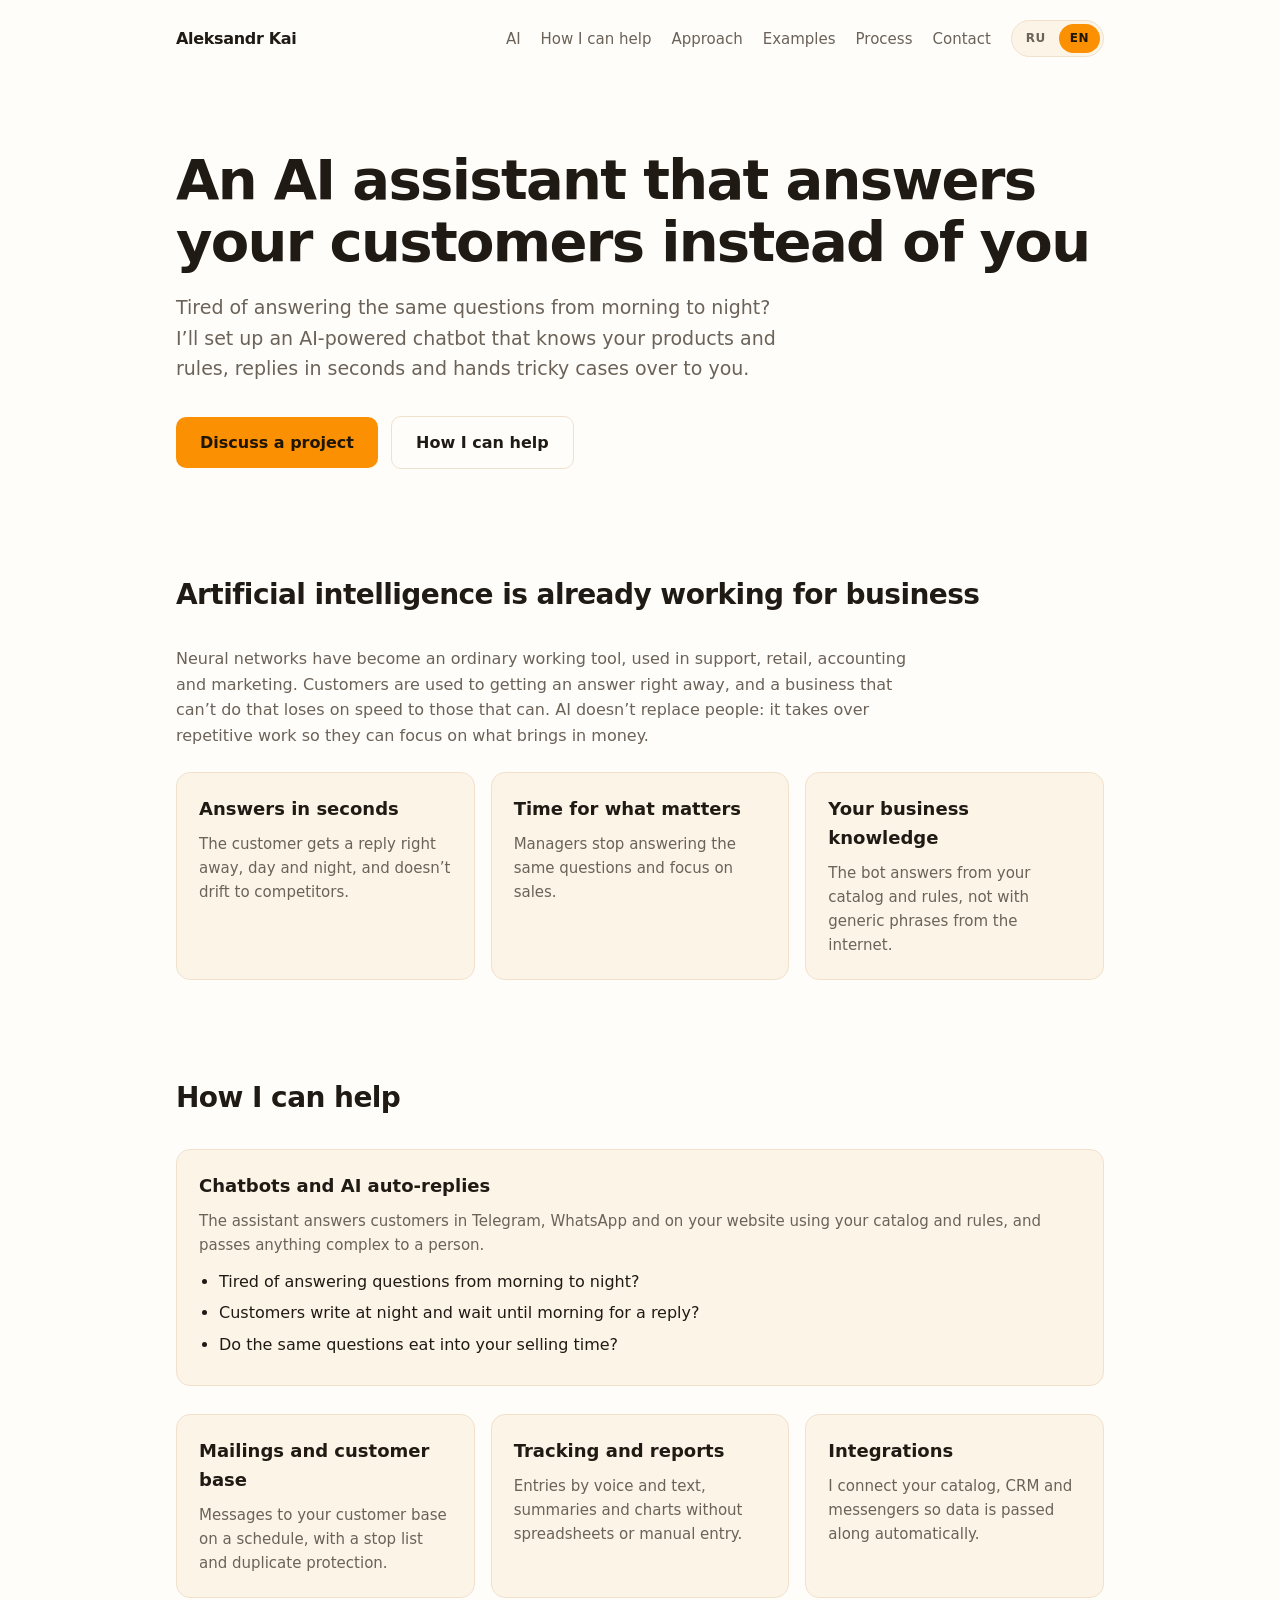
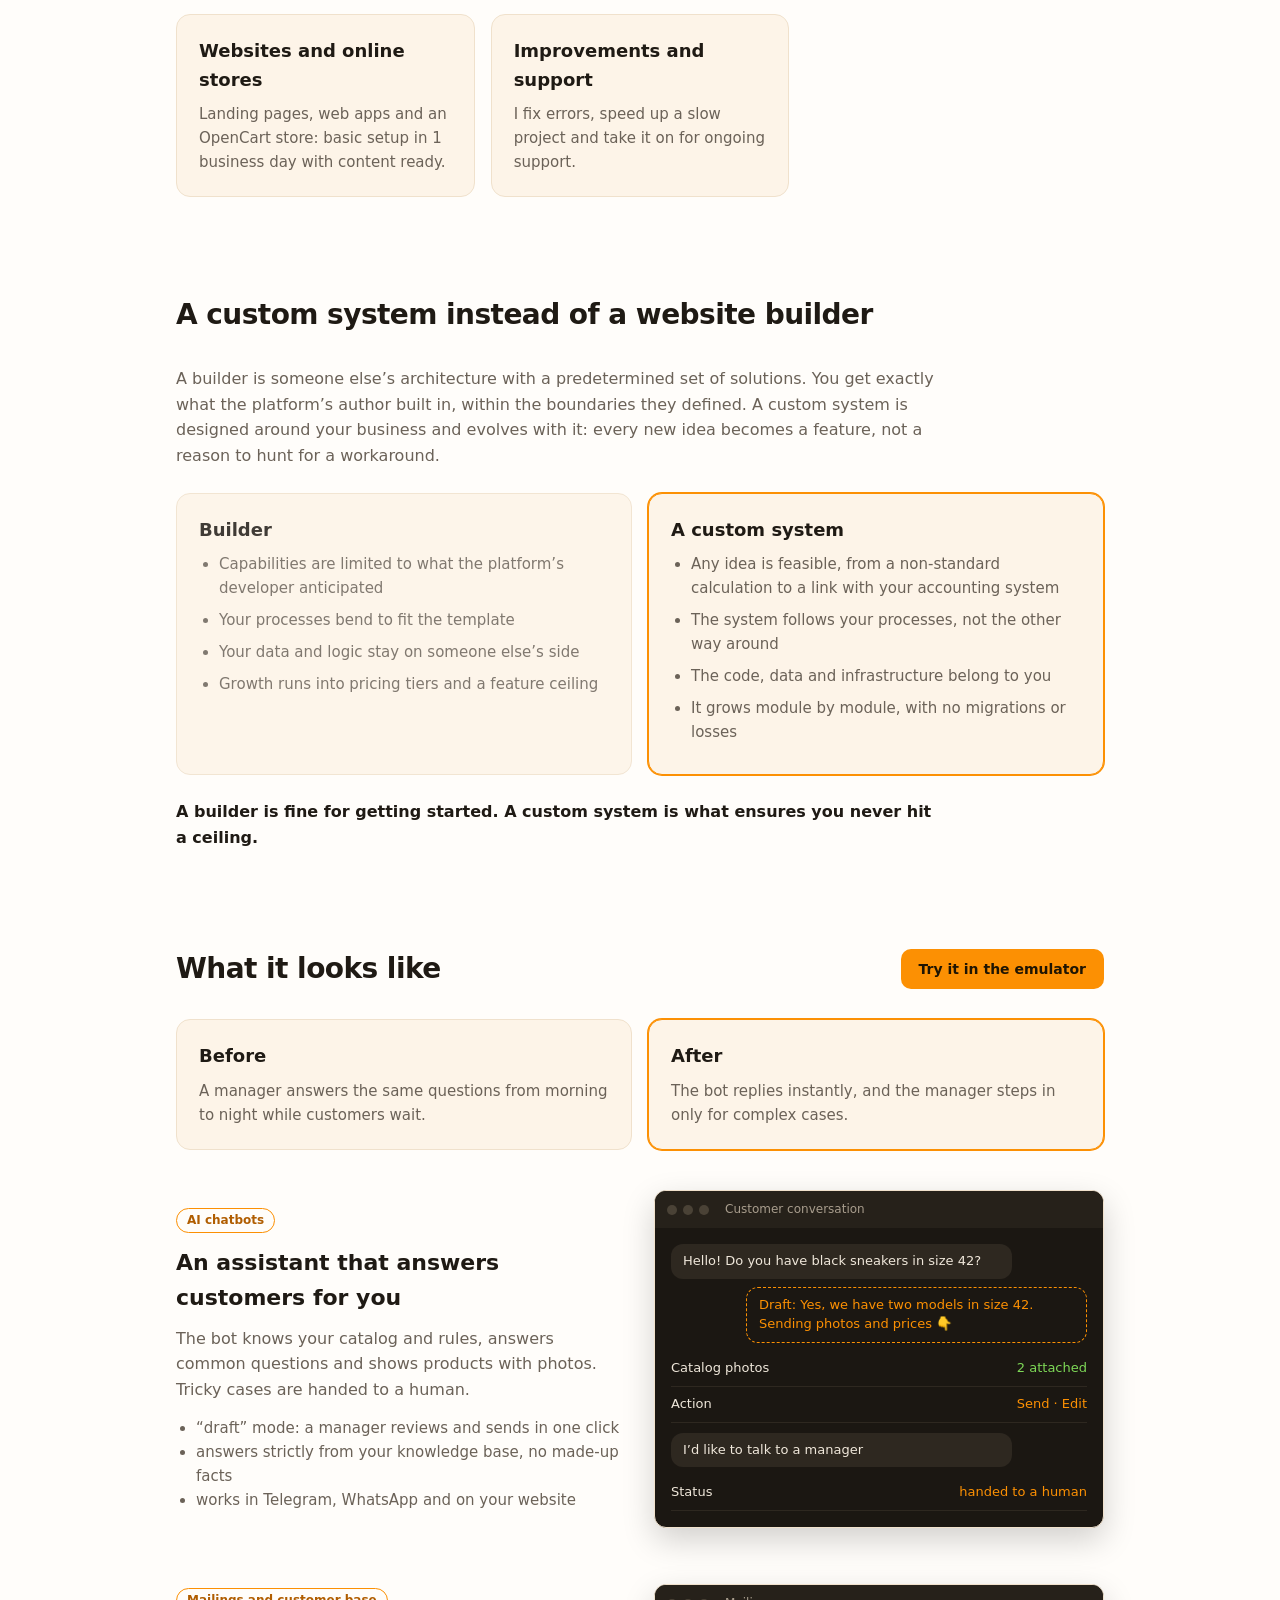
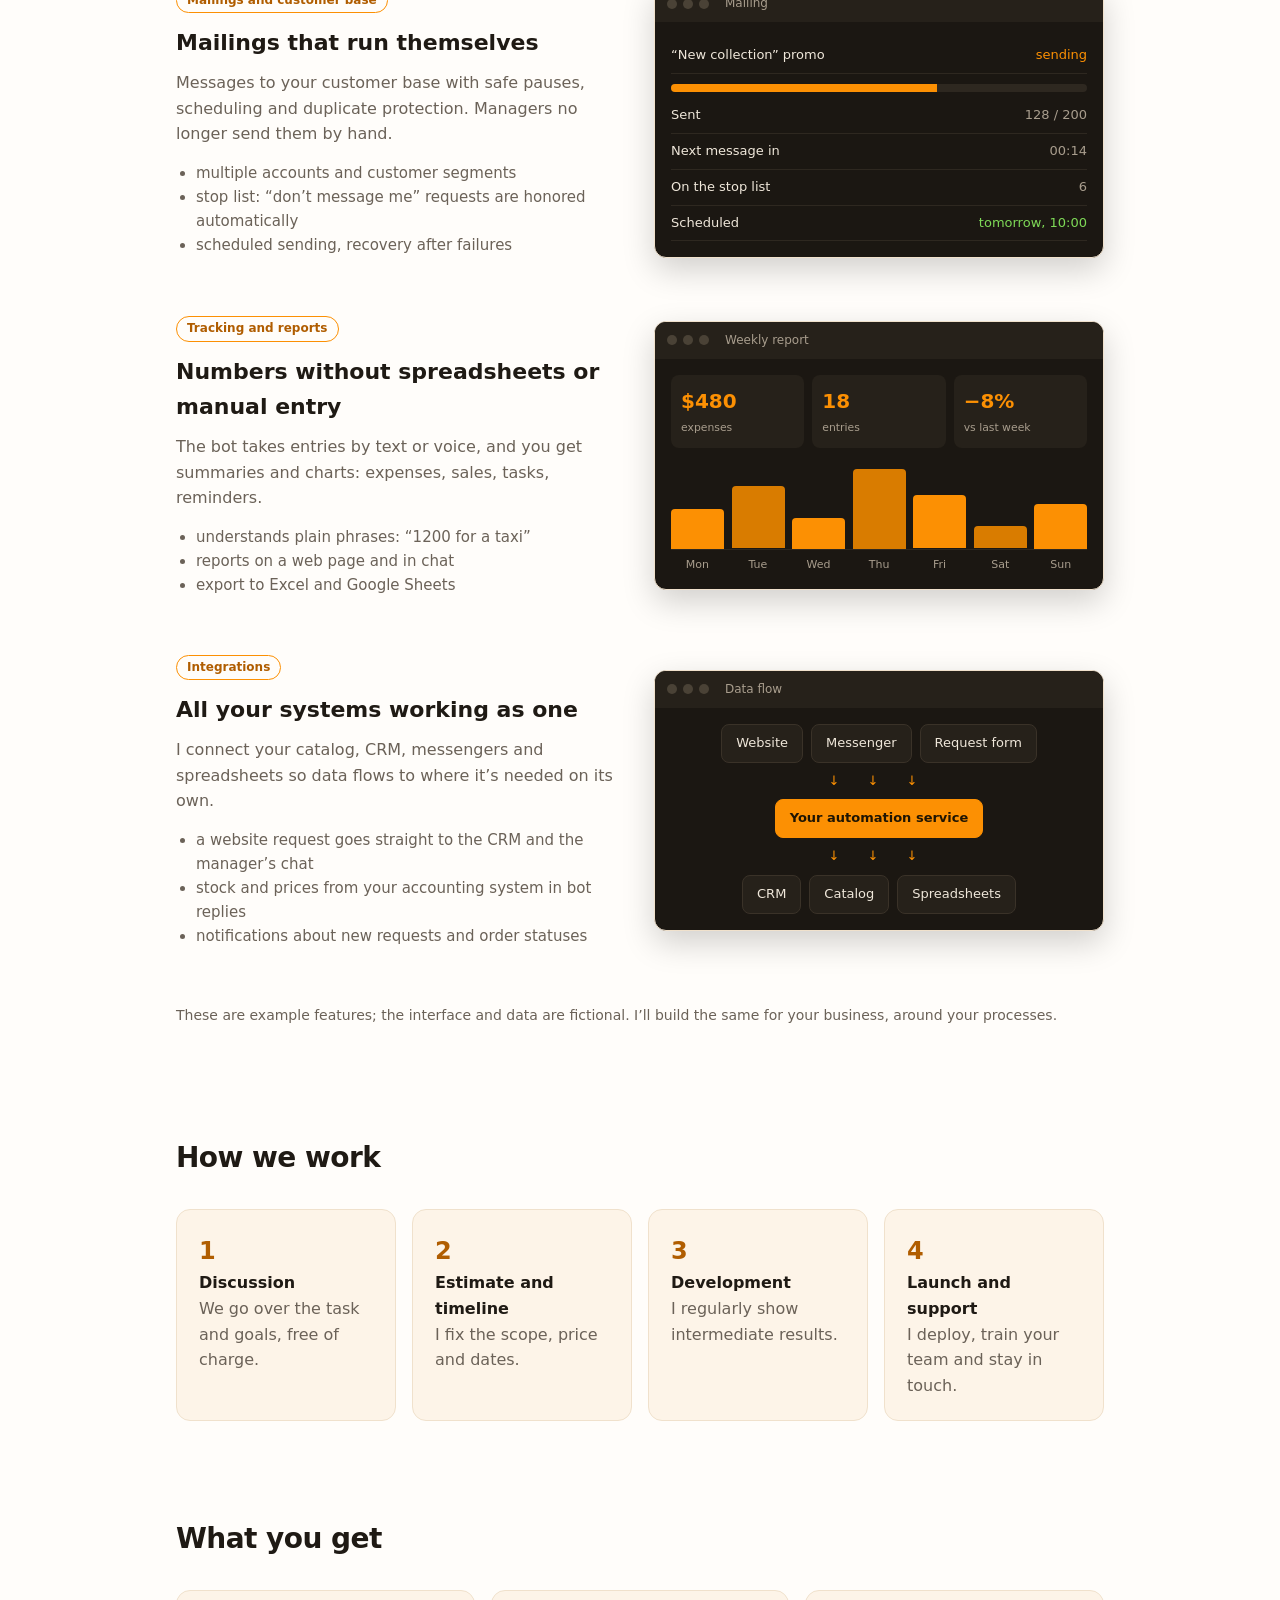
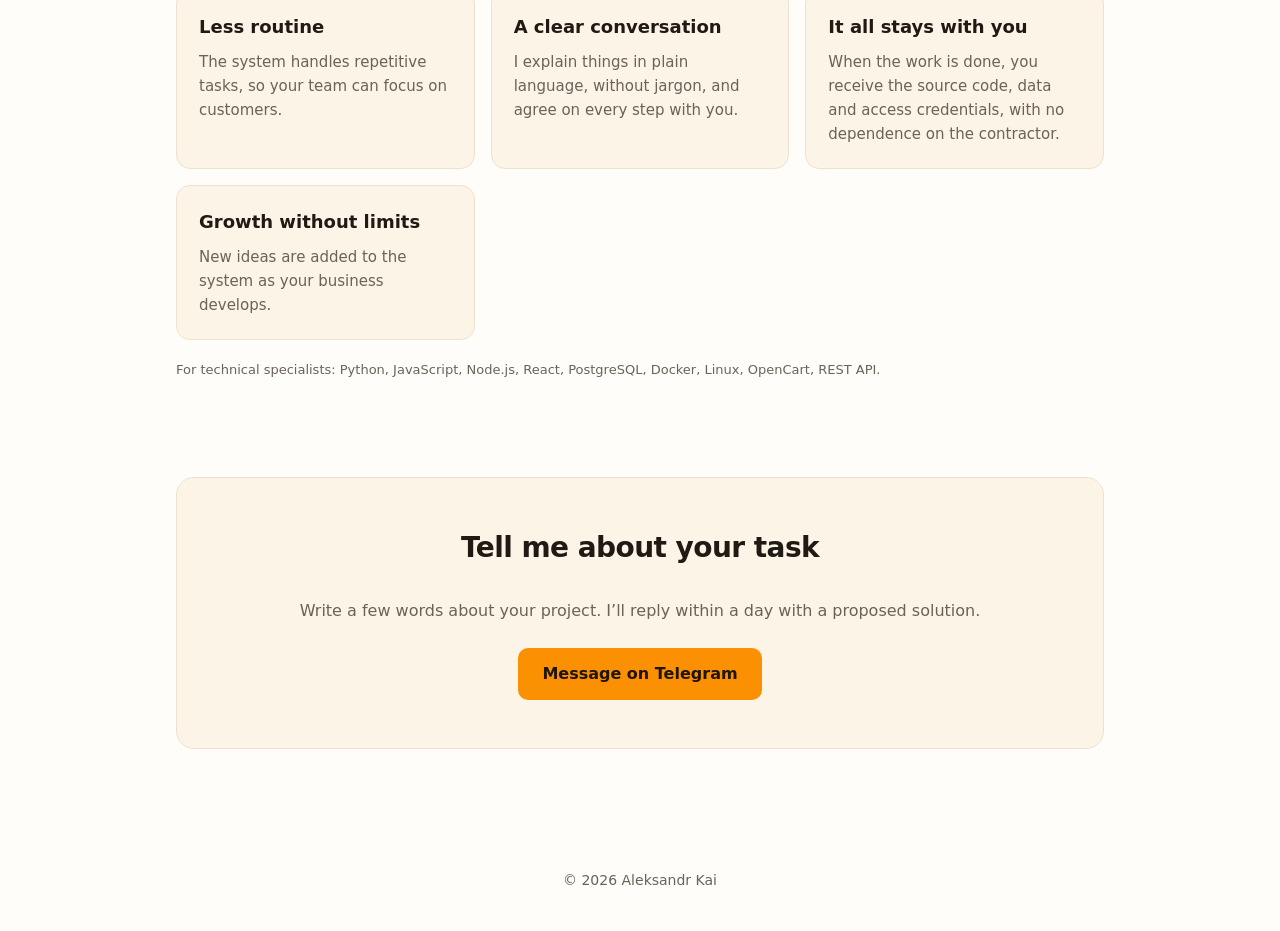
==== index.html @ baff062c "Add interactive auto-reply demo and link from landing Co-Authored-By: Claude Sonnet 5.5 <noreply@ant" ====
<!doctype html>
<html lang="ru">
<head>
<meta charset="utf-8">
<meta name="viewport" content="width=device-width, initial-scale=1">
<title>Чат-боты и ИИ-автоответы для бизнеса: разработка под ключ — Александр Кай</title>
<meta name="description" content="Чат-боты с искусственным интеллектом, которые отвечают клиентам вместо вас в Telegram, WhatsApp и на сайте. Плюс рассылки, учёт, интеграции и интернет-магазины. Своя система вместо конструктора.">
<link rel="canonical" href="https://aleksandr-kai.github.io/">
<link rel="alternate" hreflang="ru" href="https://aleksandr-kai.github.io/">
<link rel="alternate" hreflang="en" href="https://aleksandr-kai.github.io/">
<link rel="alternate" hreflang="x-default" href="https://aleksandr-kai.github.io/">
<meta name="robots" content="index,follow,max-snippet:-1,max-image-preview:large">
<meta name="author" content="Александр Кай">
<meta name="theme-color" content="#fc9003">
<meta name="geo.region" content="KG-GB">
<meta property="og:type" content="website">
<meta property="og:site_name" content="Александр Кай">
<meta property="og:locale" content="ru_RU">
<meta property="og:locale:alternate" content="en_US">
<meta property="og:url" content="https://aleksandr-kai.github.io/">
<meta property="og:title" content="Чат-боты и ИИ-автоответы для бизнеса: разработка под ключ — Александр Кай">
<meta property="og:description" content="Чат-боты с искусственным интеллектом, которые отвечают клиентам вместо вас в Telegram, WhatsApp и на сайте. Плюс рассылки, учёт, интеграции и интернет-магазины. Своя система вместо конструктора.">
<meta name="twitter:card" content="summary">
<link rel="icon" href="data:image/svg+xml,%3Csvg xmlns='http://www.w3.org/2000/svg' viewBox='0 0 32 32'%3E%3Crect width='32' height='32' rx='8' fill='%23fc9003'/%3E%3Cpath d='M12 10l-6 6 6 6M20 10l6 6-6 6' stroke='%231f1503' stroke-width='3' fill='none' stroke-linecap='round' stroke-linejoin='round'/%3E%3C/svg%3E">
<script type="application/ld+json">{"@context": "https://schema.org", "@type": "ProfessionalService", "name": "Александр Кай — чат-боты и автоматизация", "url": "https://aleksandr-kai.github.io/", "description": "Чат-боты с искусственным интеллектом, которые отвечают клиентам вместо вас в Telegram, WhatsApp и на сайте. Плюс рассылки, учёт, интеграции и интернет-магазины. Своя система вместо конструктора.", "founder": {"@type": "Person", "name": "Александр Кай", "alternateName": "Aleksandr Kai", "url": "https://aleksandr-kai.github.io/", "sameAs": ["https://t.me/aleksandr_kai"]}, "address": {"@type": "PostalAddress", "addressLocality": "Бишкек", "addressCountry": "KG"}, "areaServed": [{"@type": "City", "name": "Бишкек"}, {"@type": "Country", "name": "Кыргызстан"}], "availableLanguage": ["ru", "en"], "priceRange": "$$", "knowsAbout": ["чат-боты", "ИИ-ассистенты", "автоответы", "автоматизация бизнеса", "Telegram-боты", "интеграции с CRM", "разработка сайтов"], "makesOffer": [{"@type": "Offer", "itemOffered": {"@type": "Service", "name": "Чат-боты и ИИ-автоответы"}}, {"@type": "Offer", "itemOffered": {"@type": "Service", "name": "Рассылки и работа с клиентской базой"}}, {"@type": "Offer", "itemOffered": {"@type": "Service", "name": "Учёт и отчёты"}}, {"@type": "Offer", "itemOffered": {"@type": "Service", "name": "Интеграции с CRM и API"}}, {"@type": "Offer", "itemOffered": {"@type": "Service", "name": "Сайты и интернет-магазины на OpenCart"}}, {"@type": "Offer", "itemOffered": {"@type": "Service", "name": "Доработка и поддержка"}}]}</script>
<style>
:root{--bg:#fffdfa;--fg:#1f1a14;--muted:#6b6258;--card:#fdf4e8;--line:#f0e1cc;--accent:#fc9003;--accent-fg:#1f1503;--accent-text:#b05d00}
@media (prefers-color-scheme:dark){:root{--bg:#14110d;--fg:#f3ede4;--muted:#a89d8d;--card:#1e1912;--line:#322a1e;--accent:#fc9003;--accent-fg:#1f1503;--accent-text:#fc9003}}
*{box-sizing:border-box}
body{margin:0;font:16px/1.6 system-ui,-apple-system,"Segoe UI",Roboto,sans-serif;background:var(--bg);color:var(--fg)}
.wrap{max-width:960px;margin:0 auto;padding:0 16px}
header{padding:20px 0;display:flex;justify-content:space-between;align-items:center}
.logo{font-weight:700;letter-spacing:-.02em}
nav a{color:var(--muted);text-decoration:none;margin-left:20px;font-size:15px}
nav a:hover{color:var(--fg)}
.hero{padding:72px 0 56px}
h1{font-size:clamp(32px,6vw,56px);line-height:1.1;letter-spacing:-.03em;margin:0 0 20px}
.hero p{font-size:19px;color:var(--muted);max-width:620px;margin:0 0 32px}
.btn{display:inline-block;background:var(--accent);color:var(--accent-fg);padding:13px 24px;border-radius:10px;text-decoration:none;font-weight:600}
.btn:hover{filter:brightness(1.08)}
.btn.ghost{background:none;color:var(--fg);border:1px solid var(--line);margin-left:8px}
section{padding:48px 0}
h2{font-size:28px;letter-spacing:-.02em;margin:0 0 28px}
.grid{display:grid;gap:16px;grid-template-columns:repeat(auto-fit,minmax(260px,1fr))}
.card{background:var(--card);border:1px solid var(--line);border-radius:14px;padding:22px}
.card h3{margin:0 0 8px;font-size:18px}
.card p{margin:0;color:var(--muted);font-size:15px}
.steps{counter-reset:s;list-style:none;padding:0;margin:0;display:grid;gap:16px;grid-template-columns:repeat(auto-fit,minmax(200px,1fr))}
.steps li{counter-increment:s;background:var(--card);border:1px solid var(--line);border-radius:14px;padding:22px}
.steps li::before{content:counter(s);display:block;color:var(--accent-text);font-weight:700;font-size:24px}
.tags{display:flex;flex-wrap:wrap;gap:8px}
.tags span{border:1px solid var(--line);border-radius:999px;padding:6px 14px;font-size:14px;color:var(--muted)}
.contact{text-align:center;background:var(--card);border:1px solid var(--line);border-radius:18px;padding:48px 20px;margin-bottom:48px}
.contact p{color:var(--muted);margin:0 0 24px}
footer{padding:24px 0 40px;color:var(--muted);font-size:14px;text-align:center}
.case{display:grid;gap:28px;grid-template-columns:1fr 1fr;align-items:center;margin-bottom:56px}
.case.rev .shot{order:2}
.case h3{font-size:22px;margin:0 0 10px}
.case p{color:var(--muted);margin:0 0 14px}
.case ul{margin:0;padding-left:20px;color:var(--muted);font-size:15px}
.badge{display:inline-block;font-size:12px;font-weight:600;color:var(--accent-text);border:1px solid var(--accent);border-radius:999px;padding:2px 10px;margin-bottom:12px}
.shot{background:#1b1712;border:1px solid var(--line);border-radius:12px;overflow:hidden;box-shadow:0 12px 32px rgba(0,0,0,.18);font-size:13px;color:#efe7da}
.bar{background:#26211a;padding:9px 12px;display:flex;gap:6px;align-items:center}
.bar i{width:10px;height:10px;border-radius:50%;background:#4a4236}
.bar b{margin-left:10px;font-weight:500;color:#a89d8d;font-size:12px}
.body{padding:16px}
.row{display:flex;justify-content:space-between;gap:10px;padding:7px 0;border-bottom:1px solid #2e2820}
.row span:last-child{color:#a89d8d}
.pb{height:8px;background:#2e2820;border-radius:6px;margin:10px 0 6px;overflow:hidden}
.pb div{height:100%;width:64%;background:#fc9003}
.ok{color:#7ed957!important}.warn{color:#fc9003!important}
.msg{max-width:82%;padding:8px 12px;border-radius:12px;margin:0 0 8px;line-height:1.45}
.msg.in{background:#2e2820}
.msg.out{background:#fc9003;color:#1f1503;margin-left:auto}
.msg.draft{background:none;border:1px dashed #fc9003;color:#fc9003;margin-left:auto}
.kpis{display:grid;grid-template-columns:repeat(3,1fr);gap:8px;margin-bottom:12px}
.kpis div{background:#26211a;border-radius:8px;padding:10px}
.kpis strong{display:block;font-size:20px;color:#fc9003}
.kpis small{color:#a89d8d}
.chart{display:flex;gap:8px;align-items:flex-end;height:90px;border-bottom:1px solid #2e2820}
.chart span{flex:1;height:var(--h);background:#fc9003;border-radius:4px 4px 0 0;transform-origin:bottom;animation:grow .9s ease both}
.chart span:nth-child(even){background:#d97c00}
.days{display:flex;gap:8px;margin-top:6px;color:#a89d8d;font-size:11px}.days span{flex:1;text-align:center}
.flow{display:flex;flex-wrap:wrap;gap:8px;justify-content:center}
.node{background:#26211a;border:1px solid #3a3228;border-radius:8px;padding:8px 14px}
.node.hub{background:#fc9003;color:#1f1503;font-weight:600;border-color:#fc9003}
.arrows{width:100%;text-align:center;color:#fc9003;letter-spacing:12px}
.pb div{animation:fill 3s ease-in-out infinite alternate}
@keyframes grow{from{transform:scaleY(0)}}
@keyframes fill{from{width:20%}to{width:64%}}
@media(prefers-reduced-motion:reduce){.chart span,.pb div{animation:none}}
@media(max-width:720px){.case{grid-template-columns:1fr}.case.rev .shot{order:0}}
.lang-switch{display:inline-flex;gap:2px;padding:3px;border:1px solid var(--line);border-radius:999px;background:var(--card);margin-left:20px}
.lang-tab{appearance:none;border:0;border-radius:999px;padding:5px 11px;background:none;color:var(--muted);font:inherit;font-size:12px;font-weight:600;letter-spacing:.04em;cursor:pointer;transition:background .15s,color .15s}
.lang-tab:hover{color:var(--fg)}
.lang-tab.is-active{background:var(--accent);color:var(--accent-fg)}
.right{display:flex;align-items:center}
.lead{color:var(--muted);max-width:760px;margin:0 0 24px}
.lead.end{color:var(--fg);font-weight:600;margin:24px 0 0}
.vs{display:grid;gap:16px;grid-template-columns:repeat(auto-fit,minmax(280px,1fr))}
.vs ul{margin:0;padding-left:20px;color:var(--muted);font-size:15px}
.vs li{margin-bottom:8px}
.vs .card:not(.own){opacity:.85}
.vs .own{border-color:var(--accent);box-shadow:0 0 0 1px var(--accent)}
.tech{margin:20px 0 0;font-size:13px;color:var(--muted)}
.card.main{margin-bottom:28px}
.card.main ul{margin:12px 0 0;padding-left:20px;color:var(--fg);font-size:16px}
.card.main li{margin-bottom:6px}
.ba{display:grid;gap:16px;grid-template-columns:repeat(auto-fit,minmax(260px,1fr));margin-bottom:40px}
.ba .own{border-color:var(--accent);box-shadow:0 0 0 1px var(--accent)}
.h2row{display:flex;align-items:center;justify-content:space-between;gap:12px 20px;flex-wrap:wrap;margin-bottom:28px}
.h2row h2{margin:0}
.btn.sm{padding:9px 18px;font-size:14px}
@media(max-width:520px){.lang-switch{margin-left:0}}
@media(max-width:520px){nav{display:none}.btn.ghost{margin:10px 0 0}}
</style>
</head>
<body>
<div class="wrap">
  <header>
    <div class="logo">Александр Кай</div>
    <div class="right"><nav><a href="#ai">ИИ</a><a href="#services">Чем помогу</a><a href="#why">Подход</a><a href="#portfolio">Примеры</a><a href="#process">Как работаю</a><a href="#contact">Контакты</a></nav>
    <div class="lang-switch" role="group" aria-label="Language"><button class="lang-tab is-active" type="button" data-language="ru" aria-pressed="true">RU</button><button class="lang-tab" type="button" data-language="en" aria-pressed="false">EN</button></div></div>
  </header>

  <div class="hero">
    <h1>ИИ-ассистент, который отвечает вашим клиентам вместо вас</h1>
    <p>Устали с утра до вечера отвечать на одни и те же вопросы? Настрою чат-бота на базе искусственного интеллекта: он знает ваш товар и правила, отвечает за секунды, а сложные случаи передаёт вам.</p>
    <a class="btn" href="#contact">Обсудить проект</a>
    <a class="btn ghost" href="#services">Чем могу помочь</a>
  </div>

  <section id="ai">
    <h2>Искусственный интеллект уже работает на бизнес</h2>
    <p class="lead">Нейросети стали обычным рабочим инструментом: ими пользуются в поддержке, торговле, бухгалтерии и маркетинге. Клиенты привыкли получать ответ сразу, и бизнес, который так не умеет, проигрывает в скорости тем, кто умеет. ИИ не заменяет людей: он забирает однотипную работу, чтобы они занимались тем, что приносит деньги.</p>
    <div class="grid">
      <div class="card"><h3>Ответ за секунды</h3><p>Клиент получает ответ сразу, днём и ночью, и не уходит к конкурентам.</p></div>
      <div class="card"><h3>Время на главное</h3><p>Менеджеры перестают отвечать на одни и те же вопросы и занимаются продажами.</p></div>
      <div class="card"><h3>Знания вашего бизнеса</h3><p>Бот отвечает по вашему каталогу и правилам, а не общими фразами из интернета.</p></div>
    </div>
  </section>

  <section id="services">
    <h2>Чем могу помочь</h2>
    <div class="card main">
      <h3>Чат-боты и автоответы с ИИ</h3>
      <p>Ассистент отвечает клиентам в Telegram, WhatsApp и на сайте по вашему каталогу и правилам, а сложное передаёт человеку.</p>
      <ul>
        <li>Устали с утра до вечера отвечать на вопросы?</li>
        <li>Клиенты пишут ночью, а ответа ждут до утра?</li>
        <li>Одни и те же вопросы отнимают время у продаж?</li>
      </ul>
    </div>
    <div class="grid">
      <div class="card"><h3>Рассылки и клиентская база</h3><p>Сообщения по базе клиентов по расписанию, со стоп-листом и защитой от дублей.</p></div>
      <div class="card"><h3>Учёт и отчёты</h3><p>Записи голосом и текстом, сводки и графики без таблиц и ручного ввода.</p></div>
      <div class="card"><h3>Интеграции</h3><p>Связываю каталог, CRM и мессенджеры, чтобы данные передавались сами.</p></div>
      <div class="card"><h3>Сайты и интернет-магазины</h3><p>Лендинги, веб-приложения и магазин на OpenCart: базовая настройка за 1 рабочий день при готовом контенте.</p></div>
      <div class="card"><h3>Доработка и поддержка</h3><p>Исправлю ошибки, ускорю медленный проект, возьму его на сопровождение.</p></div>
    </div>
  </section>

  <section id="why">
    <h2>Своя система вместо конструктора</h2>
    <p class="lead">Конструктор — это чужая архитектура с заранее заданным набором решений. Вы получаете ровно то, что в него заложил автор платформы, и в тех границах, которые он определил. Собственная система проектируется под ваш бизнес и развивается вместе с ним: любая новая идея становится функцией, а не поводом искать обходной путь.</p>
    <div class="vs">
      <div class="card">
        <h3>Конструктор</h3>
        <ul>
          <li>Возможности ограничены тем, что предусмотрел разработчик платформы</li>
          <li>Ваши процессы подстраиваются под шаблон</li>
          <li>Данные и логика остаются на чужой стороне</li>
          <li>Рост упирается в тарифы и потолок функций</li>
        </ul>
      </div>
      <div class="card own">
        <h3>Своя система</h3>
        <ul>
          <li>Реализуема любая идея: от нестандартного расчёта до связки с вашей учётной системой</li>
          <li>Система повторяет ваши процессы, а не наоборот</li>
          <li>Код, данные и инфраструктура принадлежат вам</li>
          <li>Расширяется модуль за модулем, без миграций и потерь</li>
        </ul>
      </div>
    </div>
    <p class="lead end">Конструктор подходит, чтобы начать. Собственная система нужна, чтобы никогда не упереться в потолок.</p>
  </section>

  <section id="portfolio">
    <div class="h2row"><h2>Как это выглядит</h2><a class="btn sm" href="demo/" target="_blank" rel="noopener">Попробовать на эмуляторе</a></div>
    <div class="ba">
      <div class="card"><h3>Было</h3><p>Менеджер с утра до вечера отвечает на одни и те же вопросы, а клиенты ждут.</p></div>
      <div class="card own"><h3>Стало</h3><p>Бот отвечает сразу, а менеджер подключается только к сложным случаям.</p></div>
    </div>

    <div class="case">
      <div>
        <span class="badge">Чатботы с ИИ</span>
        <h3>Ассистент отвечает клиентам за вас</h3>
        <p>Бот знает ваш каталог и правила, отвечает на типовые вопросы и показывает товары с фото. Сложные случаи передаёт человеку.</p>
        <ul><li>режим «черновик»: менеджер проверяет и отправляет в один клик</li><li>ответы строго по вашей справке, без выдумок</li><li>работает в Telegram, WhatsApp и на сайте</li></ul>
      </div>
      <div class="shot" role="img" aria-label="Пример диалога с ИИ-ассистентом">
        <div class="bar"><i></i><i></i><i></i><b>Диалог с клиентом</b></div>
        <div class="body">
          <div class="msg in">Здравствуйте! Есть чёрные кроссовки 42 размера?</div>
          <div class="msg draft">Черновик: Да, есть две модели в 42 размере. Отправляю фото и цены 👇</div>
          <div class="row"><span>Фото из каталога</span><span class="ok">2 прикреплены</span></div>
          <div class="row"><span>Действие</span><span class="warn">Отправить · Изменить</span></div>
          <div class="msg in" style="margin-top:10px">Хочу поговорить с менеджером</div>
          <div class="row"><span>Статус</span><span class="warn">передан человеку</span></div>
        </div>
      </div>
    </div>

    <div class="case rev">
      <div>
        <span class="badge">Рассылки и клиентская база</span>
        <h3>Рассылки, которые работают сами</h3>
        <p>Сообщения по базе клиентов с безопасными паузами, расписанием и защитой от дублей. Менеджеры больше не отправляют вручную.</p>
        <ul><li>несколько аккаунтов и сегменты клиентов</li><li>стоп-лист: «не пишите мне» учитывается автоматически</li><li>отправка по расписанию, восстановление после сбоя</li></ul>
      </div>
      <div class="shot" role="img" aria-label="Пример интерфейса рассылки">
        <div class="bar"><i></i><i></i><i></i><b>Рассылка</b></div>
        <div class="body">
          <div class="row"><span>Акция «Новая коллекция»</span><span class="warn">идёт отправка</span></div>
          <div class="pb"><div></div></div>
          <div class="row"><span>Отправлено</span><span>128 / 200</span></div>
          <div class="row"><span>Следующее сообщение через</span><span>00:14</span></div>
          <div class="row"><span>В стоп-листе</span><span>6</span></div>
          <div class="row"><span>Запланировано</span><span class="ok">завтра, 10:00</span></div>
        </div>
      </div>
    </div>

    <div class="case">
      <div>
        <span class="badge">Учёт и отчёты</span>
        <h3>Цифры без таблиц и ручного ввода</h3>
        <p>Бот принимает записи текстом и голосом, а вы получаете сводки и графики: расходы, продажи, задачи, напоминания.</p>
        <ul><li>понимает обычные фразы: «1200 на такси»</li><li>отчёты на веб-странице и в чате</li><li>выгрузка в Excel и Google-таблицы</li></ul>
      </div>
      <div class="shot" role="img" aria-label="Пример отчёта с графиком">
        <div class="bar"><i></i><i></i><i></i><b>Отчёт за неделю</b></div>
        <div class="body">
          <div class="kpis"><div><strong>42 300 ₽</strong><small>расходы</small></div><div><strong>18</strong><small>записей</small></div><div><strong>−8%</strong><small>к прошлой</small></div></div>
          <div class="chart"><span style="--h:45%"></span><span style="--h:70%"></span><span style="--h:35%"></span><span style="--h:90%"></span><span style="--h:60%"></span><span style="--h:25%"></span><span style="--h:50%"></span></div>
          <div class="days"><span>Пн</span><span>Вт</span><span>Ср</span><span>Чт</span><span>Пт</span><span>Сб</span><span>Вс</span></div>
        </div>
      </div>
    </div>

    <div class="case rev">
      <div>
        <span class="badge">Интеграции</span>
        <h3>Все ваши системы работают как одна</h3>
        <p>Соединяю каталог, CRM, мессенджеры и таблицы, чтобы данные сами попадали туда, где они нужны.</p>
        <ul><li>заявка с сайта сразу в CRM и в чат менеджеру</li><li>остатки и цены из учётной системы в ответах бота</li><li>уведомления о новых заявках и статусах заказов</li></ul>
      </div>
      <div class="shot" role="img" aria-label="Схема интеграций">
        <div class="bar"><i></i><i></i><i></i><b>Поток данных</b></div>
        <div class="body flow">
          <div class="node">Сайт</div><div class="node">Мессенджер</div><div class="node">Форма заявки</div>
          <div class="arrows">↓ ↓ ↓</div>
          <div class="node hub">Ваш сервис автоматизации</div>
          <div class="arrows">↓ ↓ ↓</div>
          <div class="node">CRM</div><div class="node">Каталог</div><div class="node">Таблицы</div>
        </div>
      </div>
    </div>
    <p style="color:var(--muted);font-size:14px">Это примеры функций, интерфейс и данные вымышленные. Под ваш бизнес сделаю так же, но с вашими процессами.</p>
  </section>

  <section id="process">
    <h2>Как мы работаем</h2>
    <ol class="steps">
      <li><strong>Обсуждение</strong><br><span style="color:var(--muted)">Разбираем задачу и цели, бесплатно.</span></li>
      <li><strong>Смета и сроки</strong><br><span style="color:var(--muted)">Фиксирую объём, цену и даты.</span></li>
      <li><strong>Разработка</strong><br><span style="color:var(--muted)">Регулярно показываю промежуточный результат.</span></li>
      <li><strong>Запуск и поддержка</strong><br><span style="color:var(--muted)">Выкладываю, обучаю, остаюсь на связи.</span></li>
    </ol>
  </section>

  <section id="stack">
    <h2>Что вы получаете</h2>
    <div class="grid">
      <div class="card"><h3>Меньше рутины</h3><p>Повторяющиеся задачи выполняет система, а сотрудники занимаются клиентами.</p></div>
      <div class="card"><h3>Понятный разговор</h3><p>Объясняю простым языком, без технических терминов, и согласую каждый шаг.</p></div>
      <div class="card"><h3>Всё остаётся вам</h3><p>По завершении работы вы получаете исходный код, данные и доступы — без привязки к исполнителю.</p></div>
      <div class="card"><h3>Рост без ограничений</h3><p>Новые идеи добавляются в систему по мере развития бизнеса.</p></div>
    </div>
    <p class="tech"><span>Для технических специалистов:</span> Python, JavaScript, Node.js, React, PostgreSQL, Docker, Linux, OpenCart, REST API.</p>
  </section>

  <section id="contact">
    <div class="contact">
      <h2>Расскажите о задаче</h2>
      <p>Напишите пару слов о проекте — отвечу в течение дня и предложу решение.</p>
      <a class="btn" href="https://t.me/aleksandr_kai" rel="noopener">Написать в Telegram</a>
    </div>
  </section>

  <footer>© 2026 Александр Кай</footer>
</div>
<script>
(function(){
var EN={"Александр Кай": "Aleksandr Kai", "Услуги": "Services", "Примеры": "Examples", "Как работаю": "Process", "Стек": "Stack", "Контакты": "Contact", "Системы автоматизации и чат-боты, которые растут вместе с вашим бизнесом": "Automation systems and chatbots that grow with your business", "Сайты, веб-приложения, боты и автоматизация под ключ. Чёткие сроки, понятная смета и поддержка после запуска.": "Websites, web apps, bots and automation, turnkey. Clear deadlines, a transparent estimate and support after launch.", "Обсудить проект": "Discuss a project", "Что я делаю": "What I do", "Сайты и лендинги": "Websites and landing pages", "Быстрые адаптивные страницы, которые хорошо выглядят на телефоне и находятся в поиске.": "Fast responsive pages that look great on a phone and are easy to find in search.", "Веб-приложения": "Web applications", "Личные кабинеты, админки, сервисы с базой данных и авторизацией — от прототипа до продакшена.": "User accounts, admin panels, services with a database and authentication, from prototype to production.", "Боты и интеграции": "Bots and integrations", "Telegram-боты, подключение CRM и API сторонних сервисов.": "Telegram bots, CRM connections and third-party API integrations.", "Автоматизация": "Automation", "Скрипты и парсеры, которые снимают с вас рутину: отчёты, выгрузки, обработка данных.": "Scripts and parsers that take routine off your hands: reports, exports, data processing.", "Доработка и аудит": "Improvements and audit", "Исправлю баги, ускорю медленный проект, наведу порядок в чужом коде.": "I fix bugs, speed up slow projects and clean up inherited code.", "Поддержка": "Support", "Хостинг, обновления, мониторинг и правки после запуска — чтобы всё работало.": "Hosting, updates, monitoring and fixes after launch, so everything keeps working.", "Что можно автоматизировать": "What can be automated", "Рассылки и клиентская база": "Mailings and customer base", "Рассылки, которые работают сами": "Mailings that run themselves", "Сообщения по базе клиентов с безопасными паузами, расписанием и защитой от дублей. Менеджеры больше не отправляют вручную.": "Messages to your customer base with safe pauses, scheduling and duplicate protection. Managers no longer send them by hand.", "несколько аккаунтов и сегменты клиентов": "multiple accounts and customer segments", "стоп-лист: «не пишите мне» учитывается автоматически": "stop list: “don’t message me” requests are honored automatically", "отправка по расписанию, восстановление после сбоя": "scheduled sending, recovery after failures", "Рассылка": "Mailing", "Акция «Новая коллекция»": "“New collection” promo", "идёт отправка": "sending", "Отправлено": "Sent", "Следующее сообщение через": "Next message in", "В стоп-листе": "On the stop list", "Запланировано": "Scheduled", "завтра, 10:00": "tomorrow, 10:00", "Чатботы с ИИ": "AI chatbots", "Ассистент отвечает клиентам за вас": "An assistant that answers customers for you", "Бот знает ваш каталог и правила, отвечает на типовые вопросы и показывает товары с фото. Сложные случаи передаёт человеку.": "The bot knows your catalog and rules, answers common questions and shows products with photos. Tricky cases are handed to a human.", "режим «черновик»: менеджер проверяет и отправляет в один клик": "“draft” mode: a manager reviews and sends in one click", "ответы строго по вашей справке, без выдумок": "answers strictly from your knowledge base, no made-up facts", "работает в Telegram, WhatsApp и на сайте": "works in Telegram, WhatsApp and on your website", "Диалог с клиентом": "Customer conversation", "Здравствуйте! Есть чёрные кроссовки 42 размера?": "Hello! Do you have black sneakers in size 42?", "Черновик: Да, есть две модели в 42 размере. Отправляю фото и цены 👇": "Draft: Yes, we have two models in size 42. Sending photos and prices 👇", "Фото из каталога": "Catalog photos", "2 прикреплены": "2 attached", "Действие": "Action", "Отправить · Изменить": "Send · Edit", "Хочу поговорить с менеджером": "I’d like to talk to a manager", "Статус": "Status", "передан человеку": "handed to a human", "Учёт и отчёты": "Tracking and reports", "Цифры без таблиц и ручного ввода": "Numbers without spreadsheets or manual entry", "Бот принимает записи текстом и голосом, а вы получаете сводки и графики: расходы, продажи, задачи, напоминания.": "The bot takes entries by text or voice, and you get summaries and charts: expenses, sales, tasks, reminders.", "понимает обычные фразы: «1200 на такси»": "understands plain phrases: “1200 for a taxi”", "отчёты на веб-странице и в чате": "reports on a web page and in chat", "выгрузка в Excel и Google-таблицы": "export to Excel and Google Sheets", "Отчёт за неделю": "Weekly report", "42 300 ₽": "$480", "расходы": "expenses", "18": "18", "записей": "entries", "−8%": "−8%", "к прошлой": "vs last week", "Пн": "Mon", "Вт": "Tue", "Ср": "Wed", "Чт": "Thu", "Пт": "Fri", "Сб": "Sat", "Вс": "Sun", "Интеграции": "Integrations", "Все ваши системы работают как одна": "All your systems working as one", "Соединяю каталог, CRM, мессенджеры и таблицы, чтобы данные сами попадали туда, где они нужны.": "I connect your catalog, CRM, messengers and spreadsheets so data flows to where it’s needed on its own.", "заявка с сайта сразу в CRM и в чат менеджеру": "a website request goes straight to the CRM and the manager’s chat", "остатки и цены из учётной системы в ответах бота": "stock and prices from your accounting system in bot replies", "уведомления о новых заявках и статусах заказов": "notifications about new requests and order statuses", "Поток данных": "Data flow", "Сайт": "Website", "Мессенджер": "Messenger", "Форма заявки": "Request form", "Ваш сервис автоматизации": "Your automation service", "CRM": "CRM", "Каталог": "Catalog", "Таблицы": "Spreadsheets", "Это примеры функций, интерфейс и данные вымышленные. Под ваш бизнес сделаю так же, но с вашими процессами.": "These are example features; the interface and data are fictional. I’ll build the same for your business, around your processes.", "Как мы работаем": "How we work", "Обсуждение": "Discussion", "Разбираем задачу и цели, бесплатно.": "We go over the task and goals, free of charge.", "Смета и сроки": "Estimate and timeline", "Фиксирую объём, цену и даты.": "I fix the scope, price and dates.", "Разработка": "Development", "Регулярно показываю промежуточный результат.": "I regularly show intermediate results.", "Запуск и поддержка": "Launch and support", "Выкладываю, обучаю, остаюсь на связи.": "I deploy, train your team and stay in touch.", "Технологии": "Technologies", "Расскажите о задаче": "Tell me about your task", "Напишите пару слов о проекте — отвечу в течение дня и предложу решение.": "Write a few words about your project. I’ll reply within a day with a proposed solution.", "Написать в Telegram": "Message on Telegram", "© 2026 Александр Кай": "© 2026 Aleksandr Kai", "Подход": "Approach", "Своя система вместо конструктора": "A custom system instead of a website builder", "Конструктор — это чужая архитектура с заранее заданным набором решений. Вы получаете ровно то, что в него заложил автор платформы, и в тех границах, которые он определил. Собственная система проектируется под ваш бизнес и развивается вместе с ним: любая новая идея становится функцией, а не поводом искать обходной путь.": "A builder is someone else’s architecture with a predetermined set of solutions. You get exactly what the platform’s author built in, within the boundaries they defined. A custom system is designed around your business and evolves with it: every new idea becomes a feature, not a reason to hunt for a workaround.", "Конструктор": "Builder", "Возможности ограничены тем, что предусмотрел разработчик платформы": "Capabilities are limited to what the platform’s developer anticipated", "Ваши процессы подстраиваются под шаблон": "Your processes bend to fit the template", "Данные и логика остаются на чужой стороне": "Your data and logic stay on someone else’s side", "Рост упирается в тарифы и потолок функций": "Growth runs into pricing tiers and a feature ceiling", "Своя система": "A custom system", "Реализуема любая идея: от нестандартного расчёта до связки с вашей учётной системой": "Any idea is feasible, from a non-standard calculation to a link with your accounting system", "Система повторяет ваши процессы, а не наоборот": "The system follows your processes, not the other way around", "Код, данные и инфраструктура принадлежат вам": "The code, data and infrastructure belong to you", "Расширяется модуль за модулем, без миграций и потерь": "It grows module by module, with no migrations or losses", "Конструктор подходит, чтобы начать. Собственная система нужна, чтобы никогда не упереться в потолок.": "A builder is fine for getting started. A custom system is what ensures you never hit a ceiling.", "Интернет-магазин на OpenCart": "Online store on OpenCart", "Установка и базовая настройка магазина за 1 рабочий день при готовом контенте: каталог, шаблон, модули, базовая SEO-настройка.": "Store installation and basic setup in 1 business day with content ready: catalog, theme, modules, basic SEO setup.", "Результат": "Results", "Что вы получаете": "What you get", "Меньше рутины": "Less routine", "Повторяющиеся задачи выполняет система, а сотрудники занимаются клиентами.": "The system handles repetitive tasks, so your team can focus on customers.", "Понятный разговор": "A clear conversation", "Объясняю простым языком, без технических терминов, и согласую каждый шаг.": "I explain things in plain language, without jargon, and agree on every step with you.", "Фиксированные сроки и цена": "Fixed timeline and price", "Смета и даты известны до начала работы, без неожиданных доплат.": "The estimate and dates are known before work starts, with no surprise extras.", "Рост без ограничений": "Growth without limits", "Новые идеи добавляются в систему по мере развития бизнеса.": "New ideas are added to the system as your business develops.", "Для технических специалистов:": "For technical specialists:", "Python, JavaScript, Node.js, React, PostgreSQL, Docker, Linux, OpenCart, REST API.": "Python, JavaScript, Node.js, React, PostgreSQL, Docker, Linux, OpenCart, REST API.", "Всё остаётся вам": "It all stays with you", "По завершении работы вы получаете исходный код, данные и доступы — без привязки к исполнителю.": "When the work is done, you receive the source code, data and access credentials, with no dependence on the contractor.", "ИИ": "AI", "Чем помогу": "How I can help", "ИИ-ассистент, который отвечает вашим клиентам вместо вас": "An AI assistant that answers your customers instead of you", "Устали с утра до вечера отвечать на одни и те же вопросы? Настрою чат-бота на базе искусственного интеллекта: он знает ваш товар и правила, отвечает за секунды, а сложные случаи передаёт вам.": "Tired of answering the same questions from morning to night? I’ll set up an AI-powered chatbot that knows your products and rules, replies in seconds and hands tricky cases over to you.", "Чем могу помочь": "How I can help", "Искусственный интеллект уже работает на бизнес": "Artificial intelligence is already working for business", "Нейросети стали обычным рабочим инструментом: ими пользуются в поддержке, торговле, бухгалтерии и маркетинге. Клиенты привыкли получать ответ сразу, и бизнес, который так не умеет, проигрывает в скорости тем, кто умеет. ИИ не заменяет людей: он забирает однотипную работу, чтобы они занимались тем, что приносит деньги.": "Neural networks have become an ordinary working tool, used in support, retail, accounting and marketing. Customers are used to getting an answer right away, and a business that can’t do that loses on speed to those that can. AI doesn’t replace people: it takes over repetitive work so they can focus on what brings in money.", "Ответ за секунды": "Answers in seconds", "Клиент получает ответ сразу, днём и ночью, и не уходит к конкурентам.": "The customer gets a reply right away, day and night, and doesn’t drift to competitors.", "Время на главное": "Time for what matters", "Менеджеры перестают отвечать на одни и те же вопросы и занимаются продажами.": "Managers stop answering the same questions and focus on sales.", "Знания вашего бизнеса": "Your business knowledge", "Бот отвечает по вашему каталогу и правилам, а не общими фразами из интернета.": "The bot answers from your catalog and rules, not with generic phrases from the internet.", "Чат-боты и автоответы с ИИ": "Chatbots and AI auto-replies", "Ассистент отвечает клиентам в Telegram, WhatsApp и на сайте по вашему каталогу и правилам, а сложное передаёт человеку.": "The assistant answers customers in Telegram, WhatsApp and on your website using your catalog and rules, and passes anything complex to a person.", "Устали с утра до вечера отвечать на вопросы?": "Tired of answering questions from morning to night?", "Клиенты пишут ночью, а ответа ждут до утра?": "Customers write at night and wait until morning for a reply?", "Одни и те же вопросы отнимают время у продаж?": "Do the same questions eat into your selling time?", "Сообщения по базе клиентов по расписанию, со стоп-листом и защитой от дублей.": "Messages to your customer base on a schedule, with a stop list and duplicate protection.", "Записи голосом и текстом, сводки и графики без таблиц и ручного ввода.": "Entries by voice and text, summaries and charts without spreadsheets or manual entry.", "Связываю каталог, CRM и мессенджеры, чтобы данные передавались сами.": "I connect your catalog, CRM and messengers so data is passed along automatically.", "Сайты и интернет-магазины": "Websites and online stores", "Лендинги, веб-приложения и магазин на OpenCart: базовая настройка за 1 рабочий день при готовом контенте.": "Landing pages, web apps and an OpenCart store: basic setup in 1 business day with content ready.", "Доработка и поддержка": "Improvements and support", "Исправлю ошибки, ускорю медленный проект, возьму его на сопровождение.": "I fix errors, speed up a slow project and take it on for ongoing support.", "Как это выглядит": "What it looks like", "Было": "Before", "Менеджер с утра до вечера отвечает на одни и те же вопросы, а клиенты ждут.": "A manager answers the same questions from morning to night while customers wait.", "Стало": "After", "Бот отвечает сразу, а менеджер подключается только к сложным случаям.": "The bot replies instantly, and the manager steps in only for complex cases.", "Попробовать на эмуляторе": "Try it in the emulator"};
var ATTR={"Пример интерфейса рассылки": "Example mailing interface", "Пример диалога с ИИ-ассистентом": "Example conversation with an AI assistant", "Пример отчёта с графиком": "Example report with a chart", "Схема интеграций": "Integration diagram"};
var META={"title": ["Чат-боты и ИИ-автоответы для бизнеса: разработка под ключ — Александр Кай", "Chatbots and AI auto-replies for business: turnkey development — Aleksandr Kai"], "desc": ["Чат-боты с искусственным интеллектом, которые отвечают клиентам вместо вас в Telegram, WhatsApp и на сайте. Плюс рассылки, учёт, интеграции и интернет-магазины. Своя система вместо конструктора.", "AI-powered chatbots that answer your customers instead of you in Telegram, WhatsApp and on your website. Plus mailings, tracking, integrations and online stores. A custom system instead of a builder."]};
var KEY="landing-language";
var original=new WeakMap();
var buttons=[].slice.call(document.querySelectorAll(".lang-tab"));
function walk(lang){
  var w=document.createTreeWalker(document.body,NodeFilter.SHOW_TEXT),n;
  while((n=w.nextNode())){
    if(n.parentNode.closest("script,style"))continue;
    if(!original.has(n)){var t=n.nodeValue.trim();if(!EN[t])continue;original.set(n,n.nodeValue);}
    var o=original.get(n);if(o===undefined)continue;
    var key=o.trim();
    n.nodeValue=lang==="en"?o.replace(key,EN[key]):o;
  }
  document.querySelectorAll("[aria-label]").forEach(function(e){
    if(!e.hasAttribute("data-ru-label")){if(!ATTR[e.getAttribute("aria-label")])return;e.setAttribute("data-ru-label",e.getAttribute("aria-label"));}
    var ru=e.getAttribute("data-ru-label");e.setAttribute("aria-label",lang==="en"?ATTR[ru]:ru);
  });
}
function apply(lang){
  lang=lang==="en"?"en":"ru";
  var i=lang==="en"?1:0;
  walk(lang);
  document.documentElement.lang=lang;
  document.title=META.title[i];
  document.querySelector('meta[name="description"]').content=META.desc[i];
  buttons.forEach(function(b){var a=b.dataset.language===lang;b.classList.toggle("is-active",a);b.setAttribute("aria-pressed",String(a));});
  try{localStorage.setItem(KEY,lang)}catch(e){}
}
buttons.forEach(function(b){b.addEventListener("click",function(){apply(b.dataset.language)})});
var saved=null;try{saved=localStorage.getItem(KEY)}catch(e){}
var nav=(navigator.language||"").slice(0,2);
apply(saved||(/^(ru|uk|be|kk|ky)$/.test(nav)?"ru":"en"));
})();
</script>
<script>
(function(){
var skip=false;
try{
if(location.hash==="#nocount")localStorage.setItem("no-count","1");
if(location.hash==="#count")localStorage.removeItem("no-count");
skip=localStorage.getItem("no-count")==="1";
}catch(e){}
if(skip||/^(localhost|127\.0\.0\.1|)$/.test(location.hostname))return;
var g=document.createElement("script");
g.async=true;g.src="https://gc.zgo.at/count.js";
g.setAttribute("data-goatcounter","https://aleksandr-kai.goatcounter.com/count");
document.head.appendChild(g);
})();
</script>
</body>
</html>
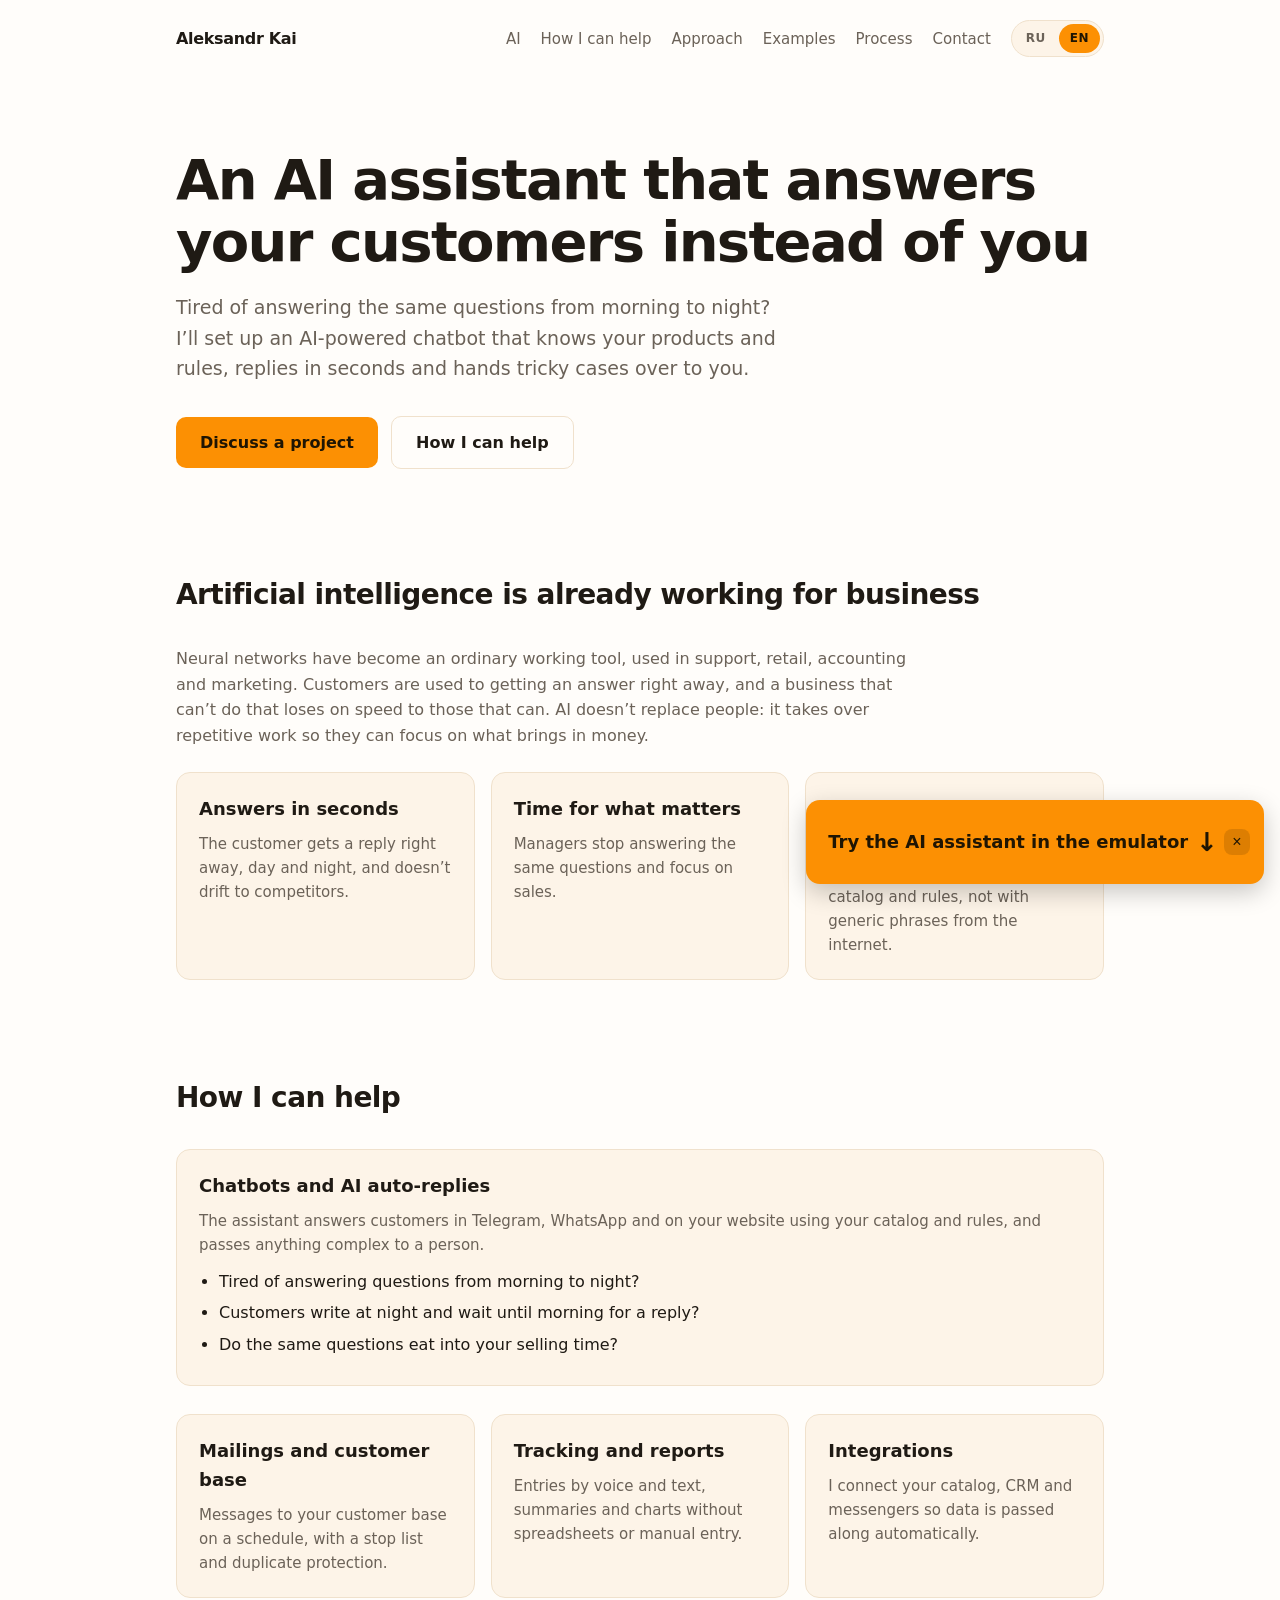
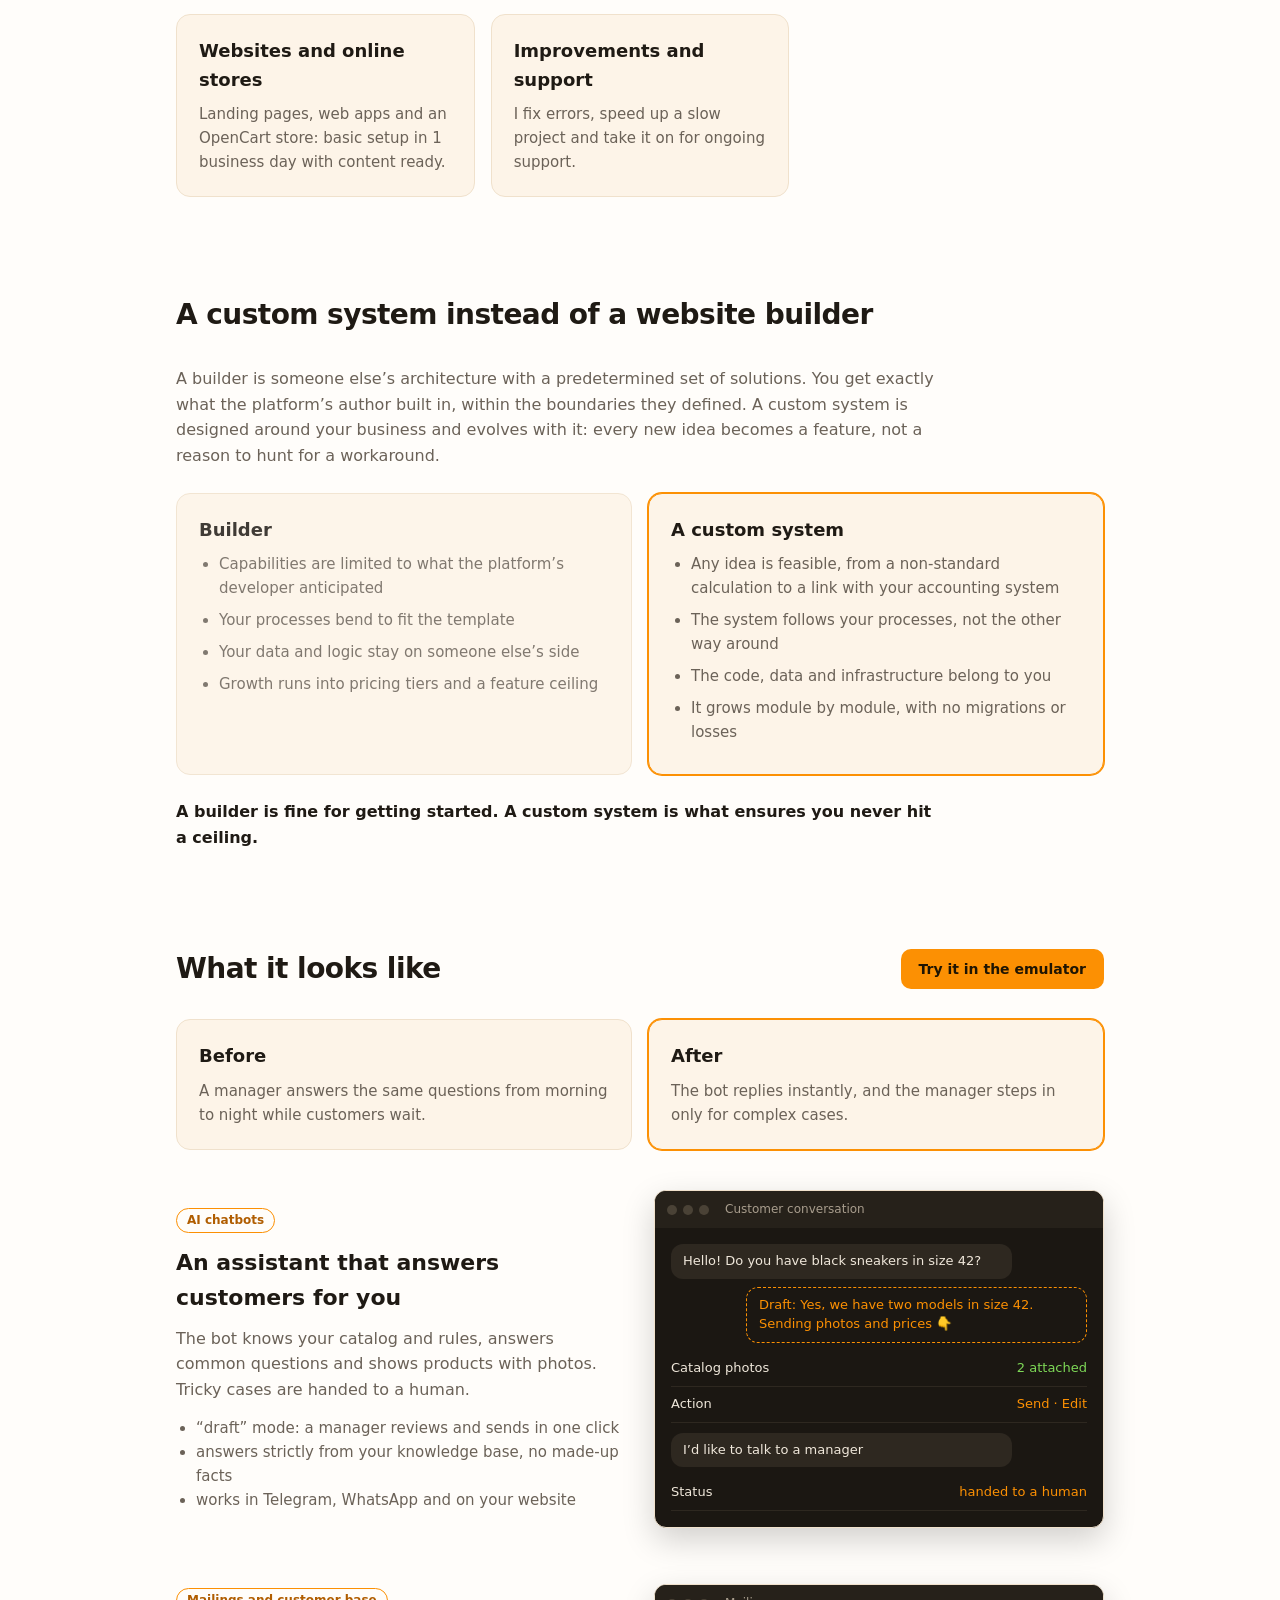
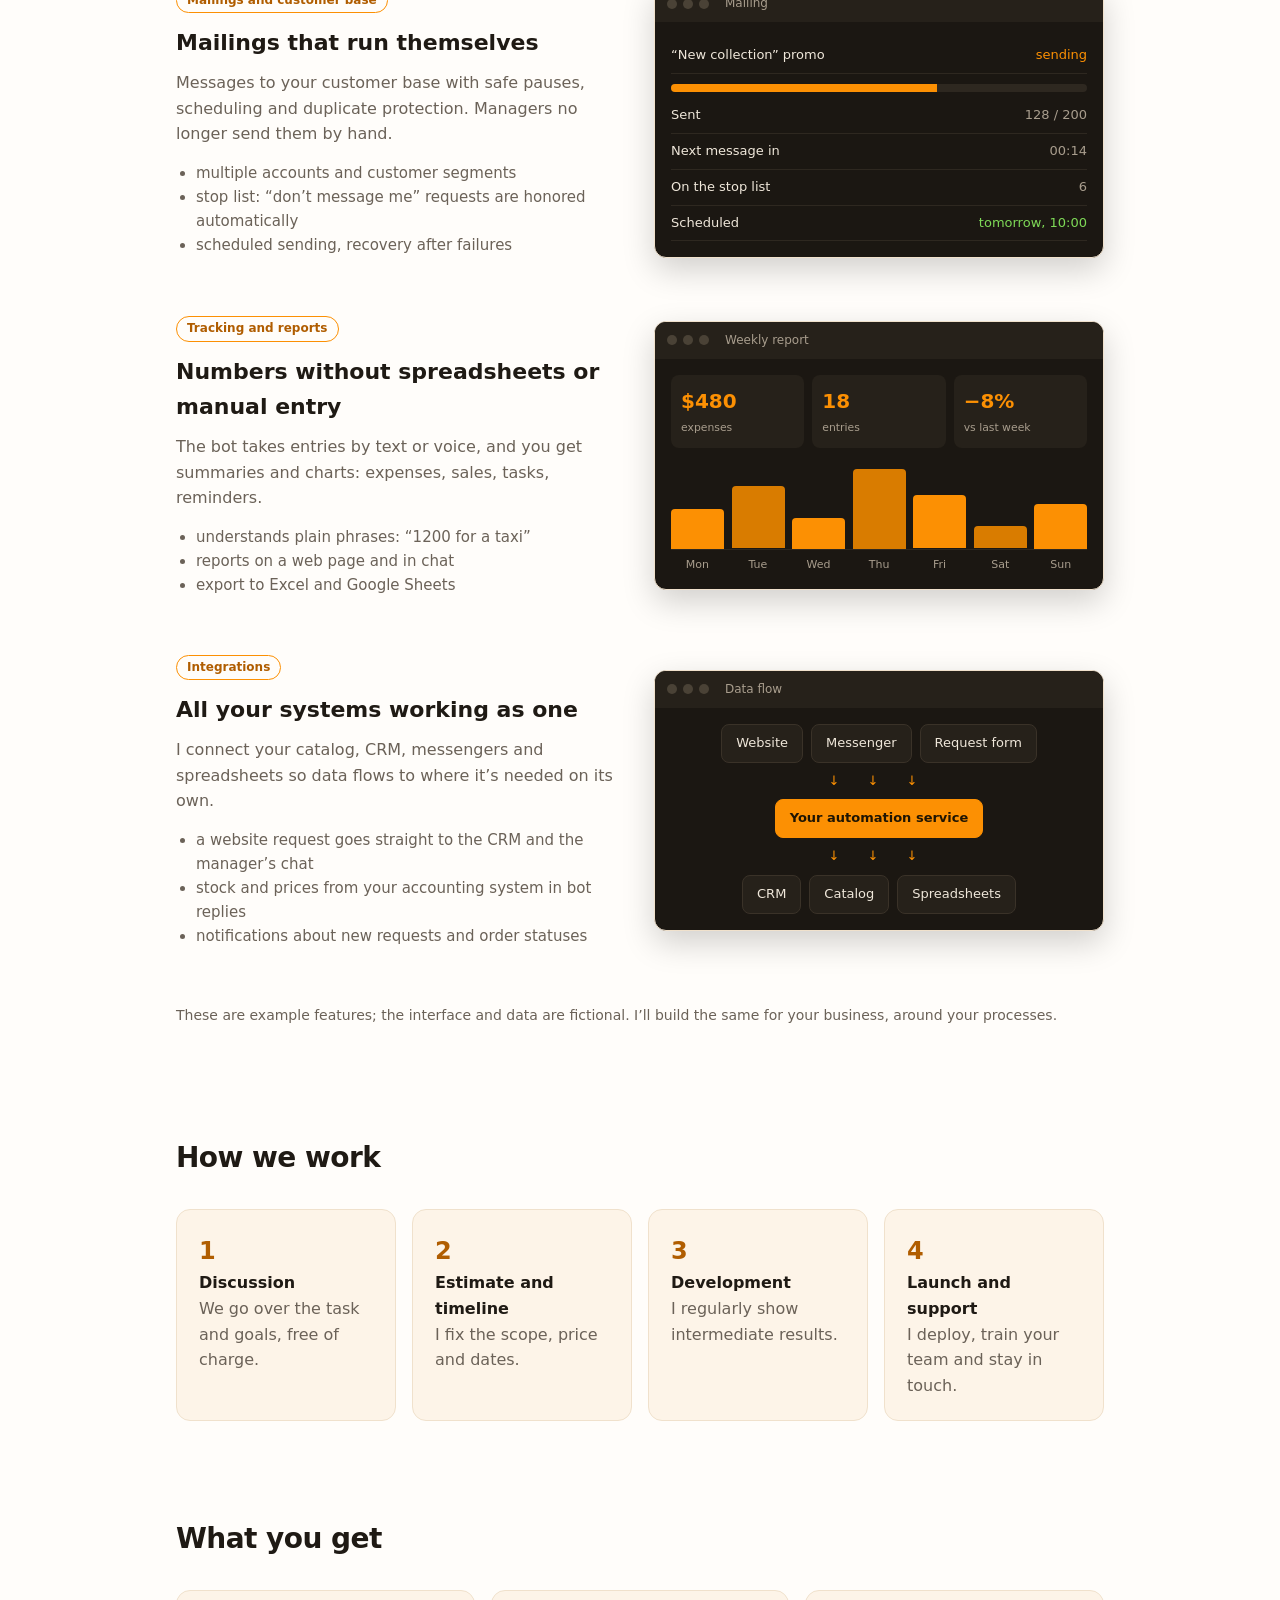
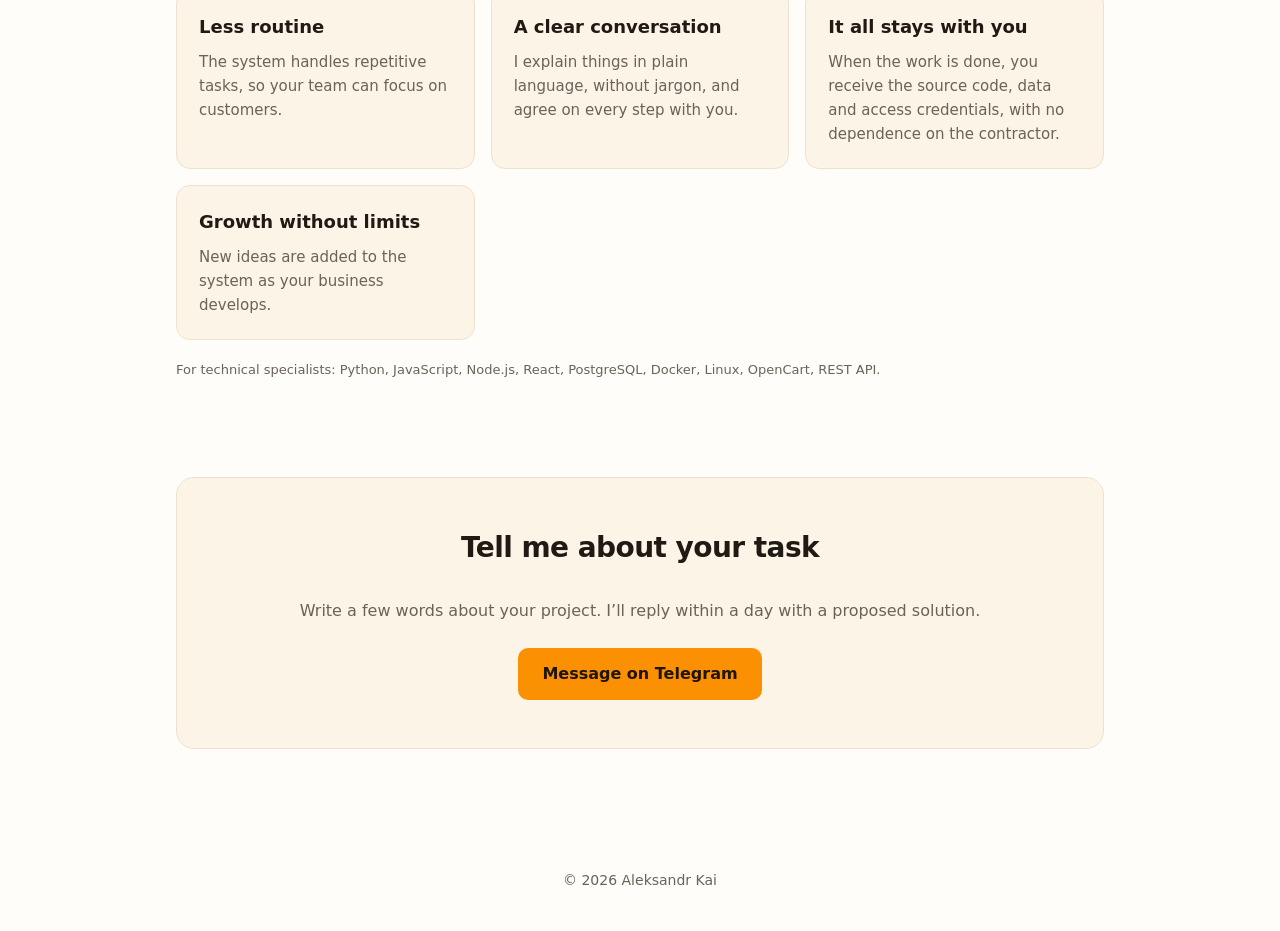
==== commit a8ae4119: "Add floating emulator hint Co-Authored-By: Claude Sonnet 5.5 <noreply@anthropic.com>" ====
--- a/index.html
+++ b/index.html
@@ -111,6 +111,18 @@
 .h2row{display:flex;align-items:center;justify-content:space-between;gap:12px 20px;flex-wrap:wrap;margin-bottom:28px}
 .h2row h2{margin:0}
 .btn.sm{padding:9px 18px;font-size:14px}
+.fly{position:fixed;right:16px;bottom:16px;z-index:50;display:flex;align-items:center;gap:6px;background:var(--accent);color:var(--accent-fg);border-radius:14px;box-shadow:0 8px 24px rgba(0,0,0,.22);min-height:84px;padding:4px 14px 4px 22px;font-size:18px;font-weight:600;transition:opacity .2s,transform .2s}
+.fly[hidden]{display:none}
+.fly.off{opacity:0;transform:translateY(8px);pointer-events:none}
+.fly a{display:flex;align-items:center;gap:8px;color:inherit;text-decoration:none;padding:6px 0}
+.fly .arr{display:inline-block;font-style:normal;font-size:26px;line-height:1;animation:bob 1.4s ease-in-out infinite}
+.fly.up .arr{transform:rotate(180deg);animation-name:bobup}
+.fly .x{appearance:none;border:0;background:rgba(0,0,0,.12);color:inherit;width:26px;height:26px;border-radius:8px;font-size:16px;line-height:1;cursor:pointer}
+@keyframes bob{50%{transform:translateY(4px)}}
+@keyframes bobup{0%,100%{transform:rotate(180deg) translateY(0)}50%{transform:rotate(180deg) translateY(4px)}}
+html{scroll-behavior:smooth}
+@media(prefers-reduced-motion:reduce){.fly .arr{animation:none}html{scroll-behavior:auto}}
+@media(max-width:520px){.fly{right:12px;bottom:12px;font-size:15px;max-width:calc(100vw - 24px)}}
 @media(max-width:520px){.lang-switch{margin-left:0}}
 @media(max-width:520px){nav{display:none}.btn.ghost{margin:10px 0 0}}
 </style>
@@ -302,10 +314,11 @@
 
   <footer>© 2026 Александр Кай</footer>
 </div>
+<div class="fly off" id="fly" hidden><a href="#portfolio"><span>Попробуйте ИИ-ассистента в эмуляторе</span><i class="arr" aria-hidden="true">↓</i></a><button class="x" type="button" aria-label="Скрыть подсказку">×</button></div>
 <script>
 (function(){
-var EN={"Александр Кай": "Aleksandr Kai", "Услуги": "Services", "Примеры": "Examples", "Как работаю": "Process", "Стек": "Stack", "Контакты": "Contact", "Системы автоматизации и чат-боты, которые растут вместе с вашим бизнесом": "Automation systems and chatbots that grow with your business", "Сайты, веб-приложения, боты и автоматизация под ключ. Чёткие сроки, понятная смета и поддержка после запуска.": "Websites, web apps, bots and automation, turnkey. Clear deadlines, a transparent estimate and support after launch.", "Обсудить проект": "Discuss a project", "Что я делаю": "What I do", "Сайты и лендинги": "Websites and landing pages", "Быстрые адаптивные страницы, которые хорошо выглядят на телефоне и находятся в поиске.": "Fast responsive pages that look great on a phone and are easy to find in search.", "Веб-приложения": "Web applications", "Личные кабинеты, админки, сервисы с базой данных и авторизацией — от прототипа до продакшена.": "User accounts, admin panels, services with a database and authentication, from prototype to production.", "Боты и интеграции": "Bots and integrations", "Telegram-боты, подключение CRM и API сторонних сервисов.": "Telegram bots, CRM connections and third-party API integrations.", "Автоматизация": "Automation", "Скрипты и парсеры, которые снимают с вас рутину: отчёты, выгрузки, обработка данных.": "Scripts and parsers that take routine off your hands: reports, exports, data processing.", "Доработка и аудит": "Improvements and audit", "Исправлю баги, ускорю медленный проект, наведу порядок в чужом коде.": "I fix bugs, speed up slow projects and clean up inherited code.", "Поддержка": "Support", "Хостинг, обновления, мониторинг и правки после запуска — чтобы всё работало.": "Hosting, updates, monitoring and fixes after launch, so everything keeps working.", "Что можно автоматизировать": "What can be automated", "Рассылки и клиентская база": "Mailings and customer base", "Рассылки, которые работают сами": "Mailings that run themselves", "Сообщения по базе клиентов с безопасными паузами, расписанием и защитой от дублей. Менеджеры больше не отправляют вручную.": "Messages to your customer base with safe pauses, scheduling and duplicate protection. Managers no longer send them by hand.", "несколько аккаунтов и сегменты клиентов": "multiple accounts and customer segments", "стоп-лист: «не пишите мне» учитывается автоматически": "stop list: “don’t message me” requests are honored automatically", "отправка по расписанию, восстановление после сбоя": "scheduled sending, recovery after failures", "Рассылка": "Mailing", "Акция «Новая коллекция»": "“New collection” promo", "идёт отправка": "sending", "Отправлено": "Sent", "Следующее сообщение через": "Next message in", "В стоп-листе": "On the stop list", "Запланировано": "Scheduled", "завтра, 10:00": "tomorrow, 10:00", "Чатботы с ИИ": "AI chatbots", "Ассистент отвечает клиентам за вас": "An assistant that answers customers for you", "Бот знает ваш каталог и правила, отвечает на типовые вопросы и показывает товары с фото. Сложные случаи передаёт человеку.": "The bot knows your catalog and rules, answers common questions and shows products with photos. Tricky cases are handed to a human.", "режим «черновик»: менеджер проверяет и отправляет в один клик": "“draft” mode: a manager reviews and sends in one click", "ответы строго по вашей справке, без выдумок": "answers strictly from your knowledge base, no made-up facts", "работает в Telegram, WhatsApp и на сайте": "works in Telegram, WhatsApp and on your website", "Диалог с клиентом": "Customer conversation", "Здравствуйте! Есть чёрные кроссовки 42 размера?": "Hello! Do you have black sneakers in size 42?", "Черновик: Да, есть две модели в 42 размере. Отправляю фото и цены 👇": "Draft: Yes, we have two models in size 42. Sending photos and prices 👇", "Фото из каталога": "Catalog photos", "2 прикреплены": "2 attached", "Действие": "Action", "Отправить · Изменить": "Send · Edit", "Хочу поговорить с менеджером": "I’d like to talk to a manager", "Статус": "Status", "передан человеку": "handed to a human", "Учёт и отчёты": "Tracking and reports", "Цифры без таблиц и ручного ввода": "Numbers without spreadsheets or manual entry", "Бот принимает записи текстом и голосом, а вы получаете сводки и графики: расходы, продажи, задачи, напоминания.": "The bot takes entries by text or voice, and you get summaries and charts: expenses, sales, tasks, reminders.", "понимает обычные фразы: «1200 на такси»": "understands plain phrases: “1200 for a taxi”", "отчёты на веб-странице и в чате": "reports on a web page and in chat", "выгрузка в Excel и Google-таблицы": "export to Excel and Google Sheets", "Отчёт за неделю": "Weekly report", "42 300 ₽": "$480", "расходы": "expenses", "18": "18", "записей": "entries", "−8%": "−8%", "к прошлой": "vs last week", "Пн": "Mon", "Вт": "Tue", "Ср": "Wed", "Чт": "Thu", "Пт": "Fri", "Сб": "Sat", "Вс": "Sun", "Интеграции": "Integrations", "Все ваши системы работают как одна": "All your systems working as one", "Соединяю каталог, CRM, мессенджеры и таблицы, чтобы данные сами попадали туда, где они нужны.": "I connect your catalog, CRM, messengers and spreadsheets so data flows to where it’s needed on its own.", "заявка с сайта сразу в CRM и в чат менеджеру": "a website request goes straight to the CRM and the manager’s chat", "остатки и цены из учётной системы в ответах бота": "stock and prices from your accounting system in bot replies", "уведомления о новых заявках и статусах заказов": "notifications about new requests and order statuses", "Поток данных": "Data flow", "Сайт": "Website", "Мессенджер": "Messenger", "Форма заявки": "Request form", "Ваш сервис автоматизации": "Your automation service", "CRM": "CRM", "Каталог": "Catalog", "Таблицы": "Spreadsheets", "Это примеры функций, интерфейс и данные вымышленные. Под ваш бизнес сделаю так же, но с вашими процессами.": "These are example features; the interface and data are fictional. I’ll build the same for your business, around your processes.", "Как мы работаем": "How we work", "Обсуждение": "Discussion", "Разбираем задачу и цели, бесплатно.": "We go over the task and goals, free of charge.", "Смета и сроки": "Estimate and timeline", "Фиксирую объём, цену и даты.": "I fix the scope, price and dates.", "Разработка": "Development", "Регулярно показываю промежуточный результат.": "I regularly show intermediate results.", "Запуск и поддержка": "Launch and support", "Выкладываю, обучаю, остаюсь на связи.": "I deploy, train your team and stay in touch.", "Технологии": "Technologies", "Расскажите о задаче": "Tell me about your task", "Напишите пару слов о проекте — отвечу в течение дня и предложу решение.": "Write a few words about your project. I’ll reply within a day with a proposed solution.", "Написать в Telegram": "Message on Telegram", "© 2026 Александр Кай": "© 2026 Aleksandr Kai", "Подход": "Approach", "Своя система вместо конструктора": "A custom system instead of a website builder", "Конструктор — это чужая архитектура с заранее заданным набором решений. Вы получаете ровно то, что в него заложил автор платформы, и в тех границах, которые он определил. Собственная система проектируется под ваш бизнес и развивается вместе с ним: любая новая идея становится функцией, а не поводом искать обходной путь.": "A builder is someone else’s architecture with a predetermined set of solutions. You get exactly what the platform’s author built in, within the boundaries they defined. A custom system is designed around your business and evolves with it: every new idea becomes a feature, not a reason to hunt for a workaround.", "Конструктор": "Builder", "Возможности ограничены тем, что предусмотрел разработчик платформы": "Capabilities are limited to what the platform’s developer anticipated", "Ваши процессы подстраиваются под шаблон": "Your processes bend to fit the template", "Данные и логика остаются на чужой стороне": "Your data and logic stay on someone else’s side", "Рост упирается в тарифы и потолок функций": "Growth runs into pricing tiers and a feature ceiling", "Своя система": "A custom system", "Реализуема любая идея: от нестандартного расчёта до связки с вашей учётной системой": "Any idea is feasible, from a non-standard calculation to a link with your accounting system", "Система повторяет ваши процессы, а не наоборот": "The system follows your processes, not the other way around", "Код, данные и инфраструктура принадлежат вам": "The code, data and infrastructure belong to you", "Расширяется модуль за модулем, без миграций и потерь": "It grows module by module, with no migrations or losses", "Конструктор подходит, чтобы начать. Собственная система нужна, чтобы никогда не упереться в потолок.": "A builder is fine for getting started. A custom system is what ensures you never hit a ceiling.", "Интернет-магазин на OpenCart": "Online store on OpenCart", "Установка и базовая настройка магазина за 1 рабочий день при готовом контенте: каталог, шаблон, модули, базовая SEO-настройка.": "Store installation and basic setup in 1 business day with content ready: catalog, theme, modules, basic SEO setup.", "Результат": "Results", "Что вы получаете": "What you get", "Меньше рутины": "Less routine", "Повторяющиеся задачи выполняет система, а сотрудники занимаются клиентами.": "The system handles repetitive tasks, so your team can focus on customers.", "Понятный разговор": "A clear conversation", "Объясняю простым языком, без технических терминов, и согласую каждый шаг.": "I explain things in plain language, without jargon, and agree on every step with you.", "Фиксированные сроки и цена": "Fixed timeline and price", "Смета и даты известны до начала работы, без неожиданных доплат.": "The estimate and dates are known before work starts, with no surprise extras.", "Рост без ограничений": "Growth without limits", "Новые идеи добавляются в систему по мере развития бизнеса.": "New ideas are added to the system as your business develops.", "Для технических специалистов:": "For technical specialists:", "Python, JavaScript, Node.js, React, PostgreSQL, Docker, Linux, OpenCart, REST API.": "Python, JavaScript, Node.js, React, PostgreSQL, Docker, Linux, OpenCart, REST API.", "Всё остаётся вам": "It all stays with you", "По завершении работы вы получаете исходный код, данные и доступы — без привязки к исполнителю.": "When the work is done, you receive the source code, data and access credentials, with no dependence on the contractor.", "ИИ": "AI", "Чем помогу": "How I can help", "ИИ-ассистент, который отвечает вашим клиентам вместо вас": "An AI assistant that answers your customers instead of you", "Устали с утра до вечера отвечать на одни и те же вопросы? Настрою чат-бота на базе искусственного интеллекта: он знает ваш товар и правила, отвечает за секунды, а сложные случаи передаёт вам.": "Tired of answering the same questions from morning to night? I’ll set up an AI-powered chatbot that knows your products and rules, replies in seconds and hands tricky cases over to you.", "Чем могу помочь": "How I can help", "Искусственный интеллект уже работает на бизнес": "Artificial intelligence is already working for business", "Нейросети стали обычным рабочим инструментом: ими пользуются в поддержке, торговле, бухгалтерии и маркетинге. Клиенты привыкли получать ответ сразу, и бизнес, который так не умеет, проигрывает в скорости тем, кто умеет. ИИ не заменяет людей: он забирает однотипную работу, чтобы они занимались тем, что приносит деньги.": "Neural networks have become an ordinary working tool, used in support, retail, accounting and marketing. Customers are used to getting an answer right away, and a business that can’t do that loses on speed to those that can. AI doesn’t replace people: it takes over repetitive work so they can focus on what brings in money.", "Ответ за секунды": "Answers in seconds", "Клиент получает ответ сразу, днём и ночью, и не уходит к конкурентам.": "The customer gets a reply right away, day and night, and doesn’t drift to competitors.", "Время на главное": "Time for what matters", "Менеджеры перестают отвечать на одни и те же вопросы и занимаются продажами.": "Managers stop answering the same questions and focus on sales.", "Знания вашего бизнеса": "Your business knowledge", "Бот отвечает по вашему каталогу и правилам, а не общими фразами из интернета.": "The bot answers from your catalog and rules, not with generic phrases from the internet.", "Чат-боты и автоответы с ИИ": "Chatbots and AI auto-replies", "Ассистент отвечает клиентам в Telegram, WhatsApp и на сайте по вашему каталогу и правилам, а сложное передаёт человеку.": "The assistant answers customers in Telegram, WhatsApp and on your website using your catalog and rules, and passes anything complex to a person.", "Устали с утра до вечера отвечать на вопросы?": "Tired of answering questions from morning to night?", "Клиенты пишут ночью, а ответа ждут до утра?": "Customers write at night and wait until morning for a reply?", "Одни и те же вопросы отнимают время у продаж?": "Do the same questions eat into your selling time?", "Сообщения по базе клиентов по расписанию, со стоп-листом и защитой от дублей.": "Messages to your customer base on a schedule, with a stop list and duplicate protection.", "Записи голосом и текстом, сводки и графики без таблиц и ручного ввода.": "Entries by voice and text, summaries and charts without spreadsheets or manual entry.", "Связываю каталог, CRM и мессенджеры, чтобы данные передавались сами.": "I connect your catalog, CRM and messengers so data is passed along automatically.", "Сайты и интернет-магазины": "Websites and online stores", "Лендинги, веб-приложения и магазин на OpenCart: базовая настройка за 1 рабочий день при готовом контенте.": "Landing pages, web apps and an OpenCart store: basic setup in 1 business day with content ready.", "Доработка и поддержка": "Improvements and support", "Исправлю ошибки, ускорю медленный проект, возьму его на сопровождение.": "I fix errors, speed up a slow project and take it on for ongoing support.", "Как это выглядит": "What it looks like", "Было": "Before", "Менеджер с утра до вечера отвечает на одни и те же вопросы, а клиенты ждут.": "A manager answers the same questions from morning to night while customers wait.", "Стало": "After", "Бот отвечает сразу, а менеджер подключается только к сложным случаям.": "The bot replies instantly, and the manager steps in only for complex cases.", "Попробовать на эмуляторе": "Try it in the emulator"};
-var ATTR={"Пример интерфейса рассылки": "Example mailing interface", "Пример диалога с ИИ-ассистентом": "Example conversation with an AI assistant", "Пример отчёта с графиком": "Example report with a chart", "Схема интеграций": "Integration diagram"};
+var EN={"Александр Кай": "Aleksandr Kai", "Услуги": "Services", "Примеры": "Examples", "Как работаю": "Process", "Стек": "Stack", "Контакты": "Contact", "Системы автоматизации и чат-боты, которые растут вместе с вашим бизнесом": "Automation systems and chatbots that grow with your business", "Сайты, веб-приложения, боты и автоматизация под ключ. Чёткие сроки, понятная смета и поддержка после запуска.": "Websites, web apps, bots and automation, turnkey. Clear deadlines, a transparent estimate and support after launch.", "Обсудить проект": "Discuss a project", "Что я делаю": "What I do", "Сайты и лендинги": "Websites and landing pages", "Быстрые адаптивные страницы, которые хорошо выглядят на телефоне и находятся в поиске.": "Fast responsive pages that look great on a phone and are easy to find in search.", "Веб-приложения": "Web applications", "Личные кабинеты, админки, сервисы с базой данных и авторизацией — от прототипа до продакшена.": "User accounts, admin panels, services with a database and authentication, from prototype to production.", "Боты и интеграции": "Bots and integrations", "Telegram-боты, подключение CRM и API сторонних сервисов.": "Telegram bots, CRM connections and third-party API integrations.", "Автоматизация": "Automation", "Скрипты и парсеры, которые снимают с вас рутину: отчёты, выгрузки, обработка данных.": "Scripts and parsers that take routine off your hands: reports, exports, data processing.", "Доработка и аудит": "Improvements and audit", "Исправлю баги, ускорю медленный проект, наведу порядок в чужом коде.": "I fix bugs, speed up slow projects and clean up inherited code.", "Поддержка": "Support", "Хостинг, обновления, мониторинг и правки после запуска — чтобы всё работало.": "Hosting, updates, monitoring and fixes after launch, so everything keeps working.", "Что можно автоматизировать": "What can be automated", "Рассылки и клиентская база": "Mailings and customer base", "Рассылки, которые работают сами": "Mailings that run themselves", "Сообщения по базе клиентов с безопасными паузами, расписанием и защитой от дублей. Менеджеры больше не отправляют вручную.": "Messages to your customer base with safe pauses, scheduling and duplicate protection. Managers no longer send them by hand.", "несколько аккаунтов и сегменты клиентов": "multiple accounts and customer segments", "стоп-лист: «не пишите мне» учитывается автоматически": "stop list: “don’t message me” requests are honored automatically", "отправка по расписанию, восстановление после сбоя": "scheduled sending, recovery after failures", "Рассылка": "Mailing", "Акция «Новая коллекция»": "“New collection” promo", "идёт отправка": "sending", "Отправлено": "Sent", "Следующее сообщение через": "Next message in", "В стоп-листе": "On the stop list", "Запланировано": "Scheduled", "завтра, 10:00": "tomorrow, 10:00", "Чатботы с ИИ": "AI chatbots", "Ассистент отвечает клиентам за вас": "An assistant that answers customers for you", "Бот знает ваш каталог и правила, отвечает на типовые вопросы и показывает товары с фото. Сложные случаи передаёт человеку.": "The bot knows your catalog and rules, answers common questions and shows products with photos. Tricky cases are handed to a human.", "режим «черновик»: менеджер проверяет и отправляет в один клик": "“draft” mode: a manager reviews and sends in one click", "ответы строго по вашей справке, без выдумок": "answers strictly from your knowledge base, no made-up facts", "работает в Telegram, WhatsApp и на сайте": "works in Telegram, WhatsApp and on your website", "Диалог с клиентом": "Customer conversation", "Здравствуйте! Есть чёрные кроссовки 42 размера?": "Hello! Do you have black sneakers in size 42?", "Черновик: Да, есть две модели в 42 размере. Отправляю фото и цены 👇": "Draft: Yes, we have two models in size 42. Sending photos and prices 👇", "Фото из каталога": "Catalog photos", "2 прикреплены": "2 attached", "Действие": "Action", "Отправить · Изменить": "Send · Edit", "Хочу поговорить с менеджером": "I’d like to talk to a manager", "Статус": "Status", "передан человеку": "handed to a human", "Учёт и отчёты": "Tracking and reports", "Цифры без таблиц и ручного ввода": "Numbers without spreadsheets or manual entry", "Бот принимает записи текстом и голосом, а вы получаете сводки и графики: расходы, продажи, задачи, напоминания.": "The bot takes entries by text or voice, and you get summaries and charts: expenses, sales, tasks, reminders.", "понимает обычные фразы: «1200 на такси»": "understands plain phrases: “1200 for a taxi”", "отчёты на веб-странице и в чате": "reports on a web page and in chat", "выгрузка в Excel и Google-таблицы": "export to Excel and Google Sheets", "Отчёт за неделю": "Weekly report", "42 300 ₽": "$480", "расходы": "expenses", "18": "18", "записей": "entries", "−8%": "−8%", "к прошлой": "vs last week", "Пн": "Mon", "Вт": "Tue", "Ср": "Wed", "Чт": "Thu", "Пт": "Fri", "Сб": "Sat", "Вс": "Sun", "Интеграции": "Integrations", "Все ваши системы работают как одна": "All your systems working as one", "Соединяю каталог, CRM, мессенджеры и таблицы, чтобы данные сами попадали туда, где они нужны.": "I connect your catalog, CRM, messengers and spreadsheets so data flows to where it’s needed on its own.", "заявка с сайта сразу в CRM и в чат менеджеру": "a website request goes straight to the CRM and the manager’s chat", "остатки и цены из учётной системы в ответах бота": "stock and prices from your accounting system in bot replies", "уведомления о новых заявках и статусах заказов": "notifications about new requests and order statuses", "Поток данных": "Data flow", "Сайт": "Website", "Мессенджер": "Messenger", "Форма заявки": "Request form", "Ваш сервис автоматизации": "Your automation service", "CRM": "CRM", "Каталог": "Catalog", "Таблицы": "Spreadsheets", "Это примеры функций, интерфейс и данные вымышленные. Под ваш бизнес сделаю так же, но с вашими процессами.": "These are example features; the interface and data are fictional. I’ll build the same for your business, around your processes.", "Как мы работаем": "How we work", "Обсуждение": "Discussion", "Разбираем задачу и цели, бесплатно.": "We go over the task and goals, free of charge.", "Смета и сроки": "Estimate and timeline", "Фиксирую объём, цену и даты.": "I fix the scope, price and dates.", "Разработка": "Development", "Регулярно показываю промежуточный результат.": "I regularly show intermediate results.", "Запуск и поддержка": "Launch and support", "Выкладываю, обучаю, остаюсь на связи.": "I deploy, train your team and stay in touch.", "Технологии": "Technologies", "Расскажите о задаче": "Tell me about your task", "Напишите пару слов о проекте — отвечу в течение дня и предложу решение.": "Write a few words about your project. I’ll reply within a day with a proposed solution.", "Написать в Telegram": "Message on Telegram", "© 2026 Александр Кай": "© 2026 Aleksandr Kai", "Подход": "Approach", "Своя система вместо конструктора": "A custom system instead of a website builder", "Конструктор — это чужая архитектура с заранее заданным набором решений. Вы получаете ровно то, что в него заложил автор платформы, и в тех границах, которые он определил. Собственная система проектируется под ваш бизнес и развивается вместе с ним: любая новая идея становится функцией, а не поводом искать обходной путь.": "A builder is someone else’s architecture with a predetermined set of solutions. You get exactly what the platform’s author built in, within the boundaries they defined. A custom system is designed around your business and evolves with it: every new idea becomes a feature, not a reason to hunt for a workaround.", "Конструктор": "Builder", "Возможности ограничены тем, что предусмотрел разработчик платформы": "Capabilities are limited to what the platform’s developer anticipated", "Ваши процессы подстраиваются под шаблон": "Your processes bend to fit the template", "Данные и логика остаются на чужой стороне": "Your data and logic stay on someone else’s side", "Рост упирается в тарифы и потолок функций": "Growth runs into pricing tiers and a feature ceiling", "Своя система": "A custom system", "Реализуема любая идея: от нестандартного расчёта до связки с вашей учётной системой": "Any idea is feasible, from a non-standard calculation to a link with your accounting system", "Система повторяет ваши процессы, а не наоборот": "The system follows your processes, not the other way around", "Код, данные и инфраструктура принадлежат вам": "The code, data and infrastructure belong to you", "Расширяется модуль за модулем, без миграций и потерь": "It grows module by module, with no migrations or losses", "Конструктор подходит, чтобы начать. Собственная система нужна, чтобы никогда не упереться в потолок.": "A builder is fine for getting started. A custom system is what ensures you never hit a ceiling.", "Интернет-магазин на OpenCart": "Online store on OpenCart", "Установка и базовая настройка магазина за 1 рабочий день при готовом контенте: каталог, шаблон, модули, базовая SEO-настройка.": "Store installation and basic setup in 1 business day with content ready: catalog, theme, modules, basic SEO setup.", "Результат": "Results", "Что вы получаете": "What you get", "Меньше рутины": "Less routine", "Повторяющиеся задачи выполняет система, а сотрудники занимаются клиентами.": "The system handles repetitive tasks, so your team can focus on customers.", "Понятный разговор": "A clear conversation", "Объясняю простым языком, без технических терминов, и согласую каждый шаг.": "I explain things in plain language, without jargon, and agree on every step with you.", "Фиксированные сроки и цена": "Fixed timeline and price", "Смета и даты известны до начала работы, без неожиданных доплат.": "The estimate and dates are known before work starts, with no surprise extras.", "Рост без ограничений": "Growth without limits", "Новые идеи добавляются в систему по мере развития бизнеса.": "New ideas are added to the system as your business develops.", "Для технических специалистов:": "For technical specialists:", "Python, JavaScript, Node.js, React, PostgreSQL, Docker, Linux, OpenCart, REST API.": "Python, JavaScript, Node.js, React, PostgreSQL, Docker, Linux, OpenCart, REST API.", "Всё остаётся вам": "It all stays with you", "По завершении работы вы получаете исходный код, данные и доступы — без привязки к исполнителю.": "When the work is done, you receive the source code, data and access credentials, with no dependence on the contractor.", "ИИ": "AI", "Чем помогу": "How I can help", "ИИ-ассистент, который отвечает вашим клиентам вместо вас": "An AI assistant that answers your customers instead of you", "Устали с утра до вечера отвечать на одни и те же вопросы? Настрою чат-бота на базе искусственного интеллекта: он знает ваш товар и правила, отвечает за секунды, а сложные случаи передаёт вам.": "Tired of answering the same questions from morning to night? I’ll set up an AI-powered chatbot that knows your products and rules, replies in seconds and hands tricky cases over to you.", "Чем могу помочь": "How I can help", "Искусственный интеллект уже работает на бизнес": "Artificial intelligence is already working for business", "Нейросети стали обычным рабочим инструментом: ими пользуются в поддержке, торговле, бухгалтерии и маркетинге. Клиенты привыкли получать ответ сразу, и бизнес, который так не умеет, проигрывает в скорости тем, кто умеет. ИИ не заменяет людей: он забирает однотипную работу, чтобы они занимались тем, что приносит деньги.": "Neural networks have become an ordinary working tool, used in support, retail, accounting and marketing. Customers are used to getting an answer right away, and a business that can’t do that loses on speed to those that can. AI doesn’t replace people: it takes over repetitive work so they can focus on what brings in money.", "Ответ за секунды": "Answers in seconds", "Клиент получает ответ сразу, днём и ночью, и не уходит к конкурентам.": "The customer gets a reply right away, day and night, and doesn’t drift to competitors.", "Время на главное": "Time for what matters", "Менеджеры перестают отвечать на одни и те же вопросы и занимаются продажами.": "Managers stop answering the same questions and focus on sales.", "Знания вашего бизнеса": "Your business knowledge", "Бот отвечает по вашему каталогу и правилам, а не общими фразами из интернета.": "The bot answers from your catalog and rules, not with generic phrases from the internet.", "Чат-боты и автоответы с ИИ": "Chatbots and AI auto-replies", "Ассистент отвечает клиентам в Telegram, WhatsApp и на сайте по вашему каталогу и правилам, а сложное передаёт человеку.": "The assistant answers customers in Telegram, WhatsApp and on your website using your catalog and rules, and passes anything complex to a person.", "Устали с утра до вечера отвечать на вопросы?": "Tired of answering questions from morning to night?", "Клиенты пишут ночью, а ответа ждут до утра?": "Customers write at night and wait until morning for a reply?", "Одни и те же вопросы отнимают время у продаж?": "Do the same questions eat into your selling time?", "Сообщения по базе клиентов по расписанию, со стоп-листом и защитой от дублей.": "Messages to your customer base on a schedule, with a stop list and duplicate protection.", "Записи голосом и текстом, сводки и графики без таблиц и ручного ввода.": "Entries by voice and text, summaries and charts without spreadsheets or manual entry.", "Связываю каталог, CRM и мессенджеры, чтобы данные передавались сами.": "I connect your catalog, CRM and messengers so data is passed along automatically.", "Сайты и интернет-магазины": "Websites and online stores", "Лендинги, веб-приложения и магазин на OpenCart: базовая настройка за 1 рабочий день при готовом контенте.": "Landing pages, web apps and an OpenCart store: basic setup in 1 business day with content ready.", "Доработка и поддержка": "Improvements and support", "Исправлю ошибки, ускорю медленный проект, возьму его на сопровождение.": "I fix errors, speed up a slow project and take it on for ongoing support.", "Как это выглядит": "What it looks like", "Было": "Before", "Менеджер с утра до вечера отвечает на одни и те же вопросы, а клиенты ждут.": "A manager answers the same questions from morning to night while customers wait.", "Стало": "After", "Бот отвечает сразу, а менеджер подключается только к сложным случаям.": "The bot replies instantly, and the manager steps in only for complex cases.", "Попробовать на эмуляторе": "Try it in the emulator", "Попробуйте ИИ-ассистента в эмуляторе": "Try the AI assistant in the emulator"};
+var ATTR={"Пример интерфейса рассылки": "Example mailing interface", "Пример диалога с ИИ-ассистентом": "Example conversation with an AI assistant", "Пример отчёта с графиком": "Example report with a chart", "Схема интеграций": "Integration diagram", "Скрыть подсказку": "Dismiss hint"};
 var META={"title": ["Чат-боты и ИИ-автоответы для бизнеса: разработка под ключ — Александр Кай", "Chatbots and AI auto-replies for business: turnkey development — Aleksandr Kai"], "desc": ["Чат-боты с искусственным интеллектом, которые отвечают клиентам вместо вас в Telegram, WhatsApp и на сайте. Плюс рассылки, учёт, интеграции и интернет-магазины. Своя система вместо конструктора.", "AI-powered chatbots that answer your customers instead of you in Telegram, WhatsApp and on your website. Plus mailings, tracking, integrations and online stores. A custom system instead of a builder."]};
 var KEY="landing-language";
 var original=new WeakMap();
@@ -355,5 +368,21 @@
 document.head.appendChild(g);
 })();
 </script>
+<script>
+(function(){
+var fly=document.getElementById("fly"),target=document.querySelector(".h2row");
+if(!fly||!target)return;
+try{if(sessionStorage.getItem("fly-off"))return}catch(e){}
+fly.hidden=false;
+function upd(){
+  var r=target.getBoundingClientRect(),h=innerHeight;
+  var visible=r.top<h*0.9&&r.bottom>h*0.1;
+  fly.classList.toggle("off",visible);
+  fly.classList.toggle("up",r.bottom<=h*0.1);
+}
+fly.querySelector(".x").addEventListener("click",function(){fly.hidden=true;try{sessionStorage.setItem("fly-off","1")}catch(e){}});
+addEventListener("scroll",upd,{passive:true});addEventListener("resize",upd);upd();
+})();
+</script>
 </body>
 </html>
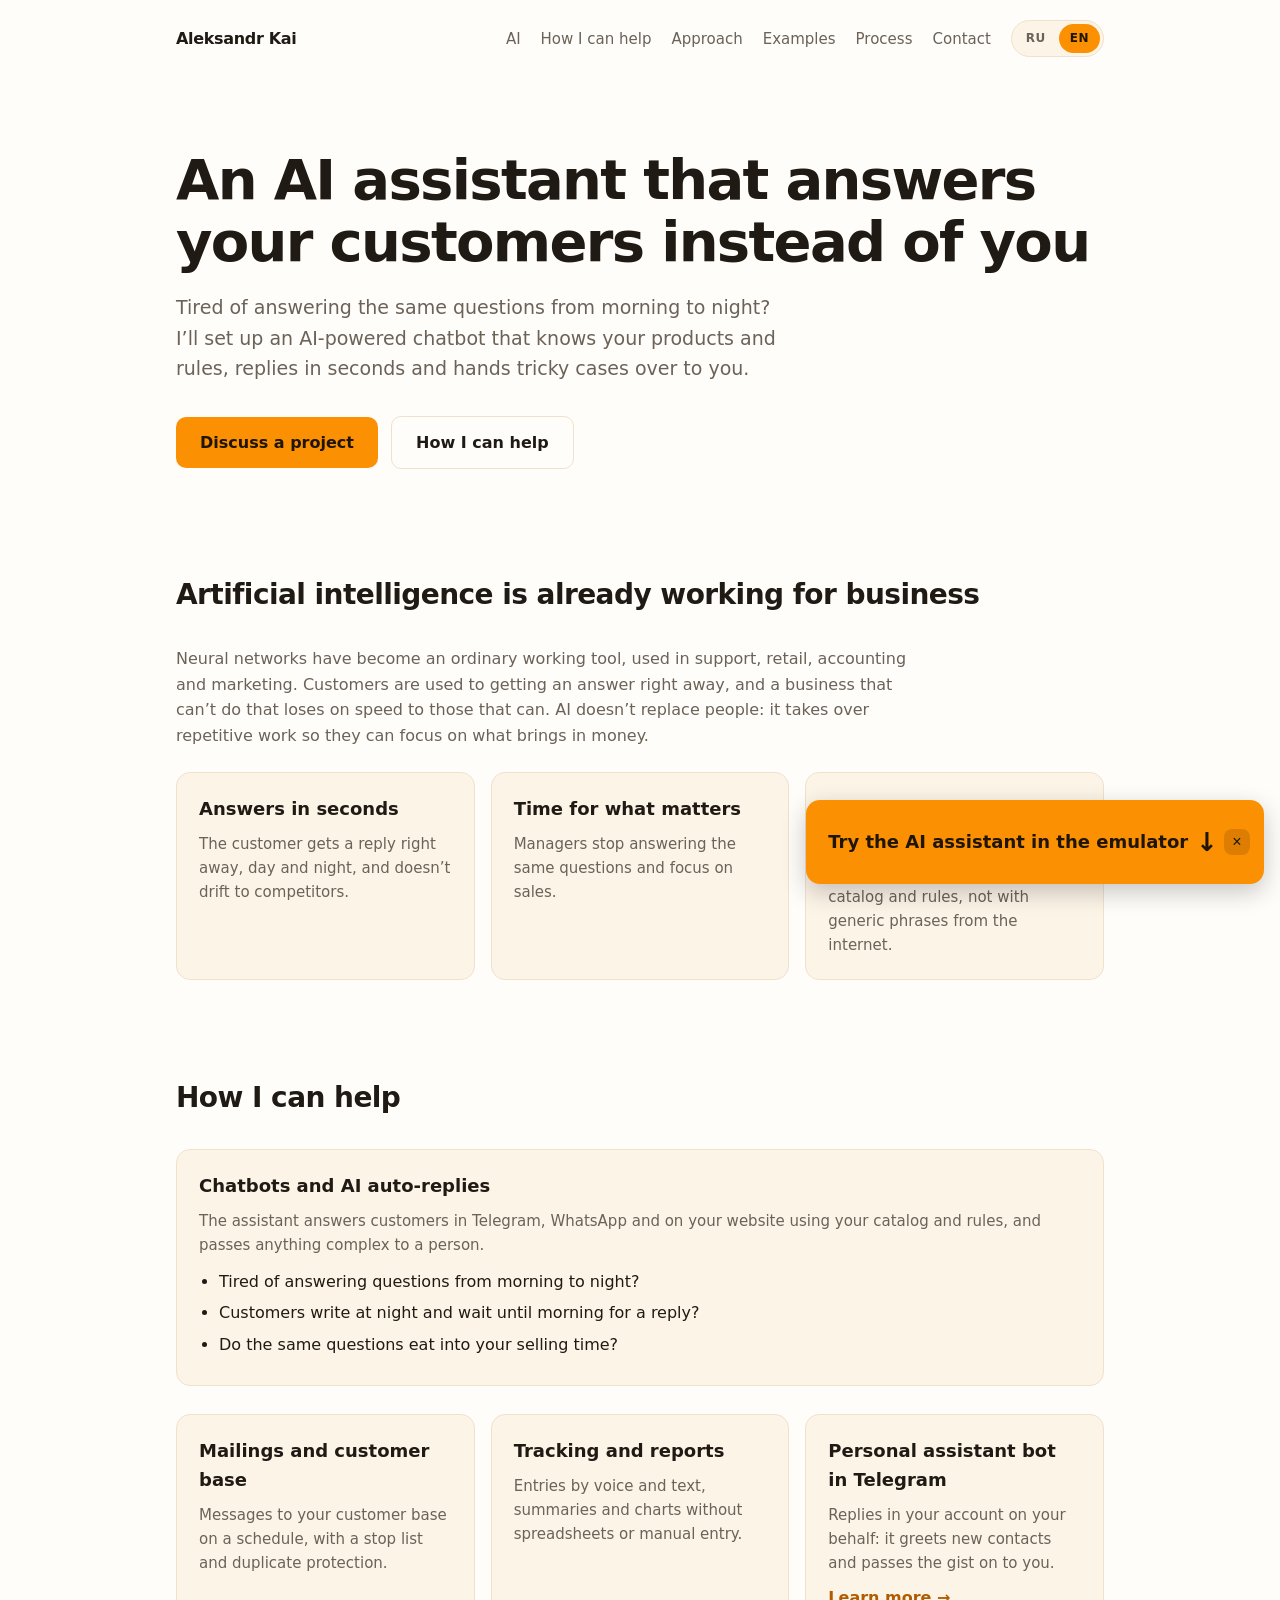
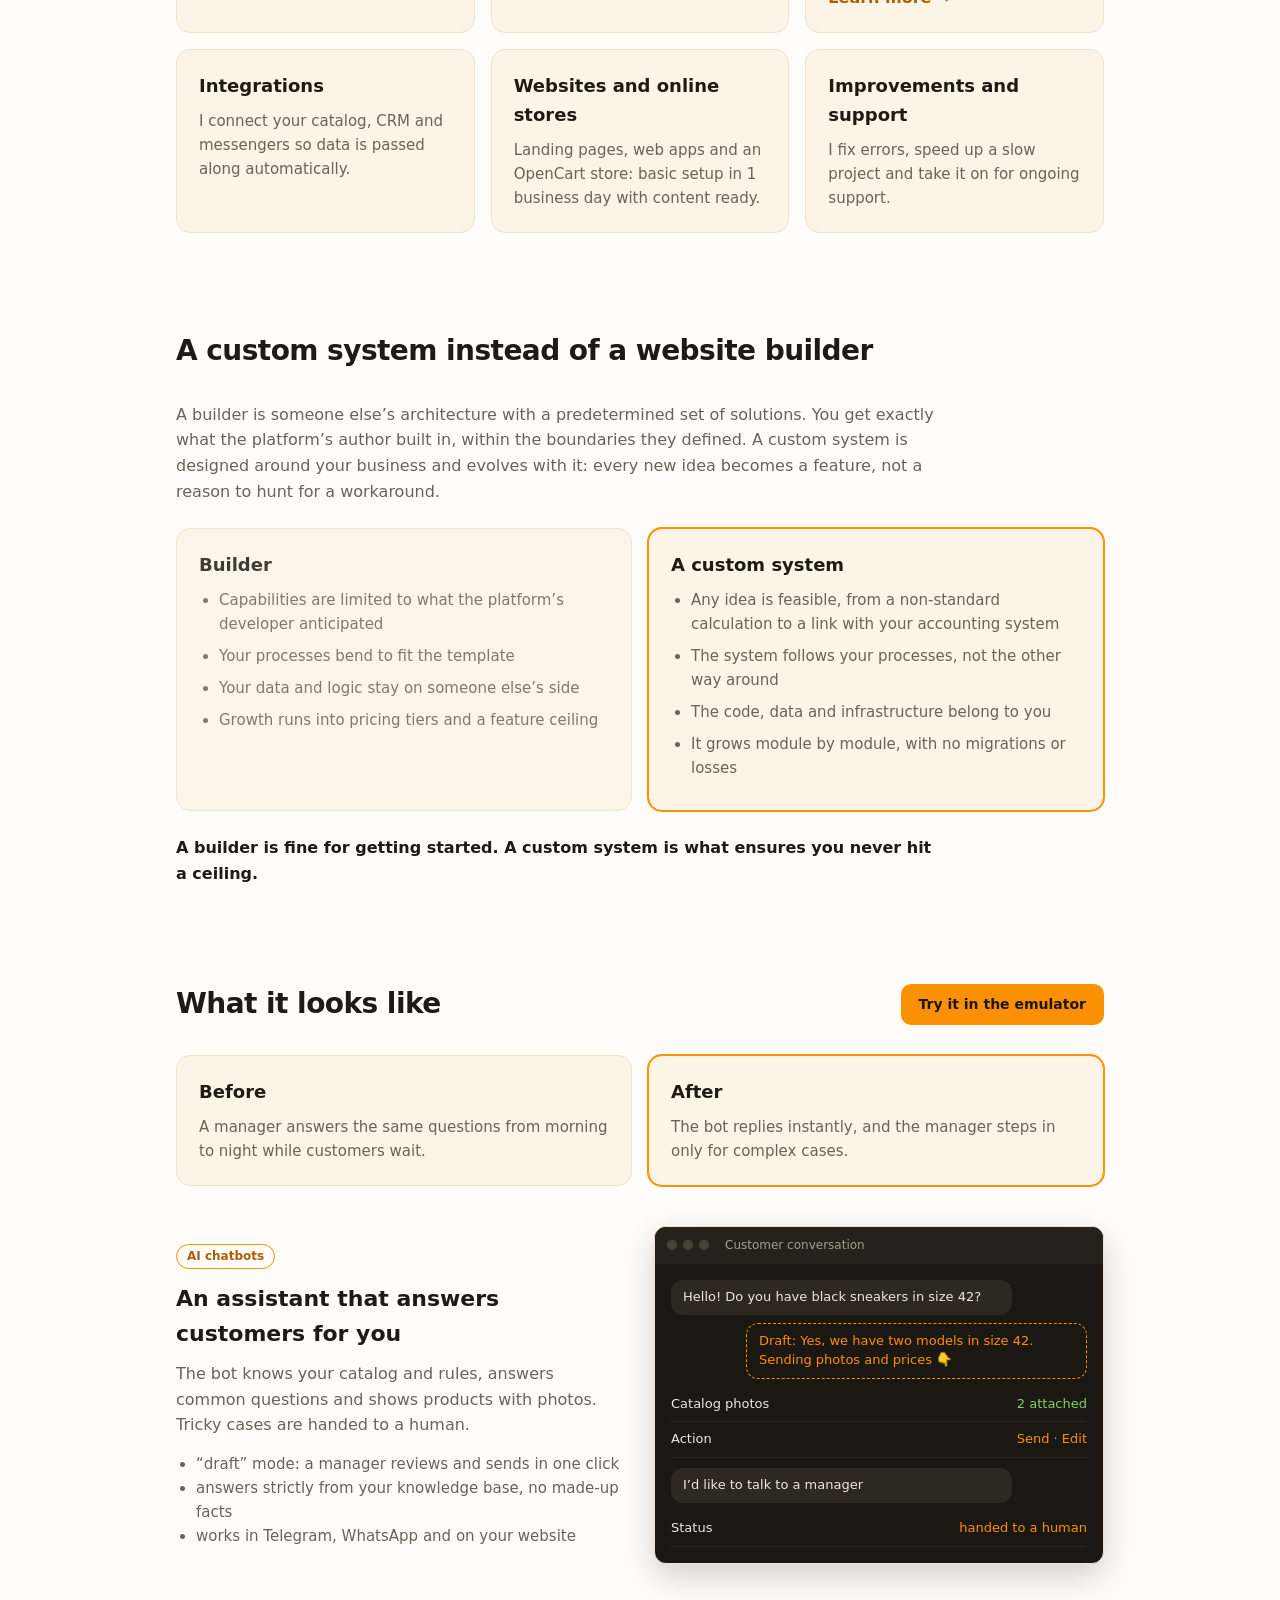
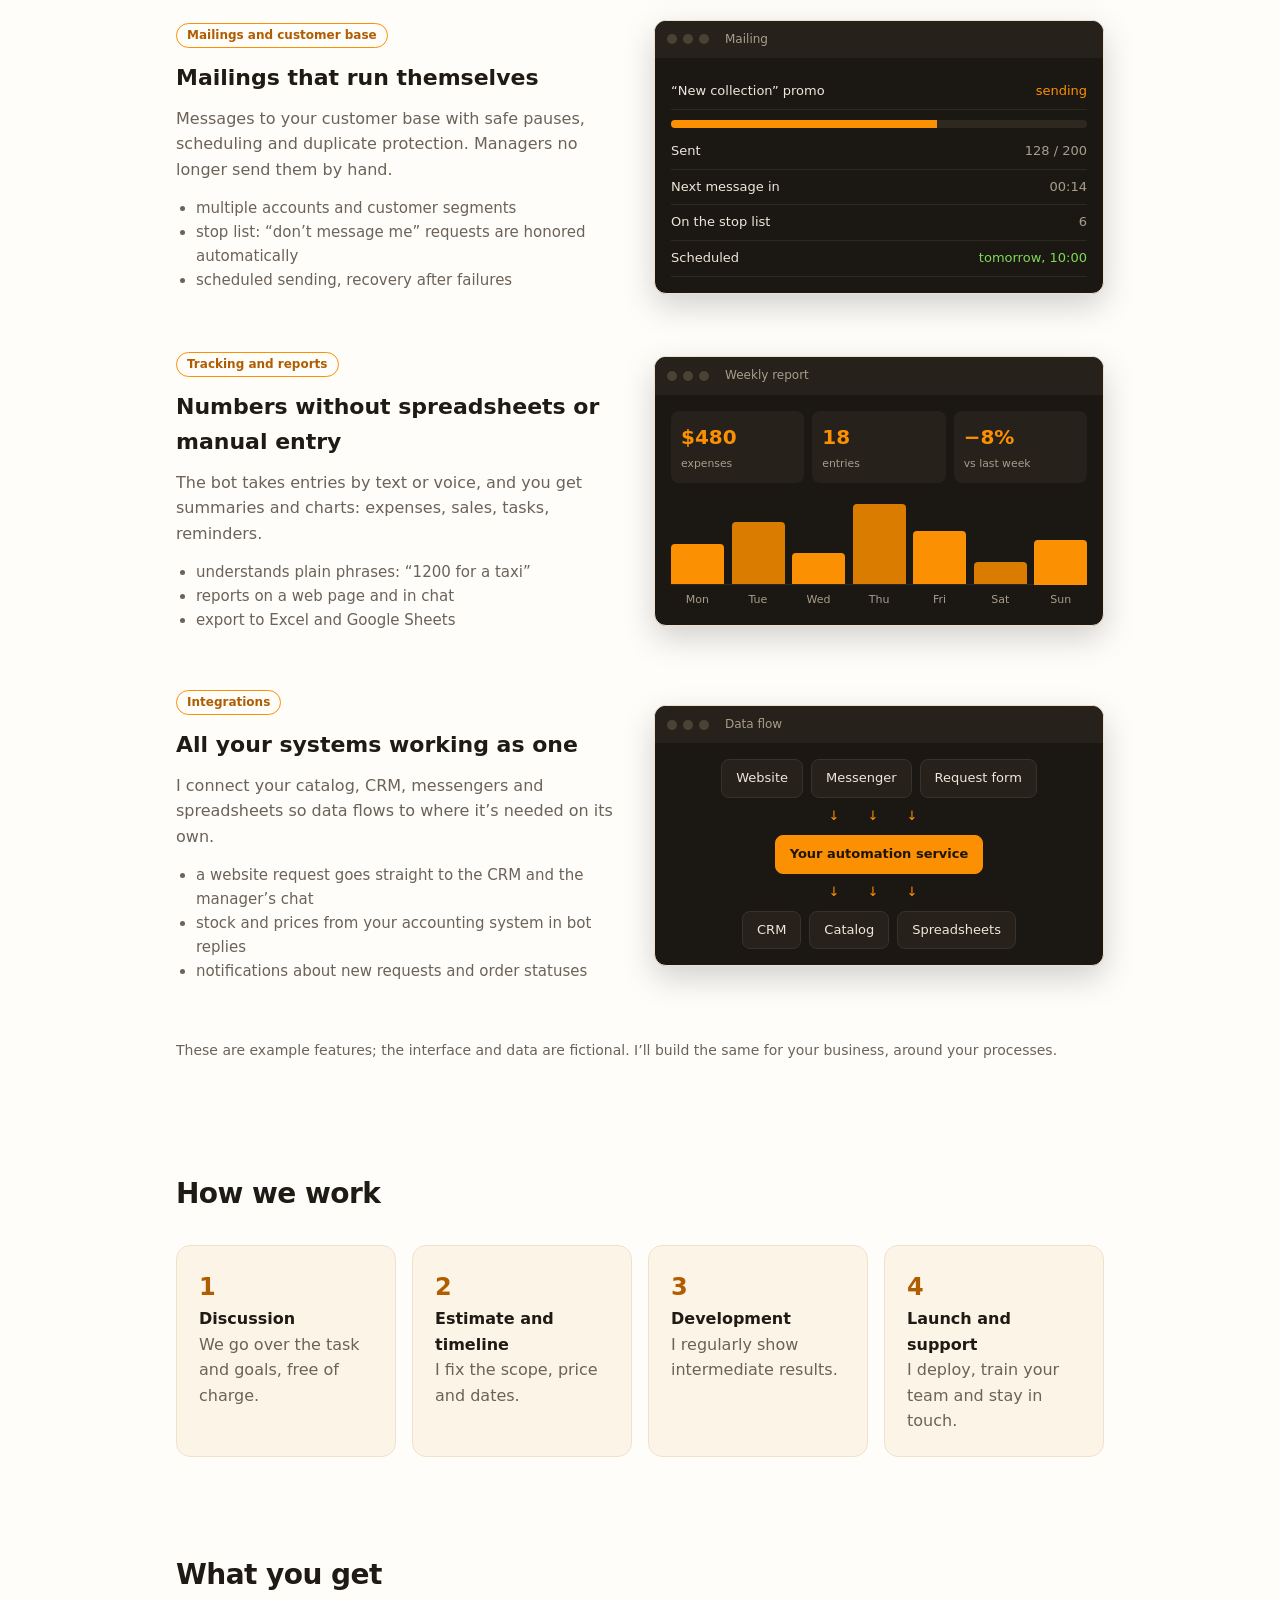
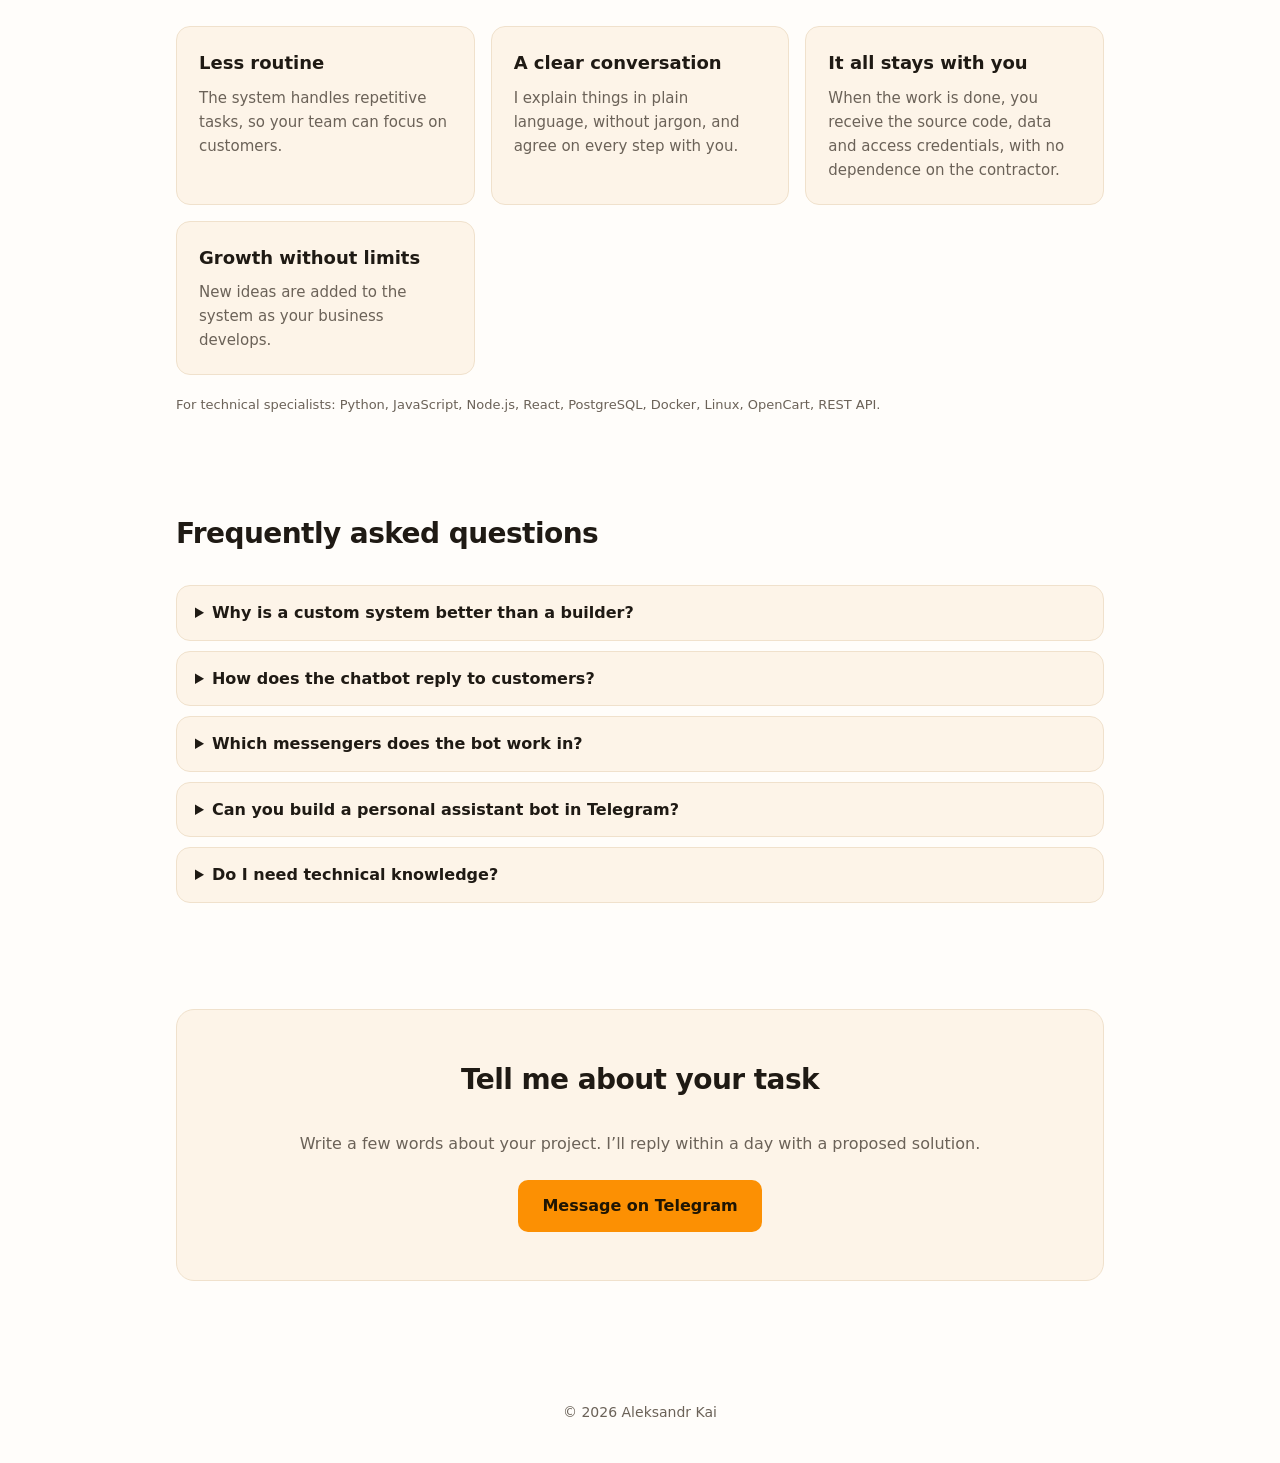
==== commit 658519fa: "Add Telegram assistant bot page, FAQ and service card Co-Authored-By: Claude Sonnet 5.5 <noreply@ant" ====
--- a/index.html
+++ b/index.html
@@ -22,7 +22,8 @@
 <meta property="og:description" content="Чат-боты с искусственным интеллектом, которые отвечают клиентам вместо вас в Telegram, WhatsApp и на сайте. Плюс рассылки, учёт, интеграции и интернет-магазины. Своя система вместо конструктора.">
 <meta name="twitter:card" content="summary">
 <link rel="icon" href="data:image/svg+xml,%3Csvg xmlns='http://www.w3.org/2000/svg' viewBox='0 0 32 32'%3E%3Crect width='32' height='32' rx='8' fill='%23fc9003'/%3E%3Cpath d='M12 10l-6 6 6 6M20 10l6 6-6 6' stroke='%231f1503' stroke-width='3' fill='none' stroke-linecap='round' stroke-linejoin='round'/%3E%3C/svg%3E">
-<script type="application/ld+json">{"@context": "https://schema.org", "@type": "ProfessionalService", "name": "Александр Кай — чат-боты и автоматизация", "url": "https://aleksandr-kai.github.io/", "description": "Чат-боты с искусственным интеллектом, которые отвечают клиентам вместо вас в Telegram, WhatsApp и на сайте. Плюс рассылки, учёт, интеграции и интернет-магазины. Своя система вместо конструктора.", "founder": {"@type": "Person", "name": "Александр Кай", "alternateName": "Aleksandr Kai", "url": "https://aleksandr-kai.github.io/", "sameAs": ["https://t.me/aleksandr_kai"]}, "address": {"@type": "PostalAddress", "addressLocality": "Бишкек", "addressCountry": "KG"}, "areaServed": [{"@type": "City", "name": "Бишкек"}, {"@type": "Country", "name": "Кыргызстан"}], "availableLanguage": ["ru", "en"], "priceRange": "$$", "knowsAbout": ["чат-боты", "ИИ-ассистенты", "автоответы", "автоматизация бизнеса", "Telegram-боты", "интеграции с CRM", "разработка сайтов"], "makesOffer": [{"@type": "Offer", "itemOffered": {"@type": "Service", "name": "Чат-боты и ИИ-автоответы"}}, {"@type": "Offer", "itemOffered": {"@type": "Service", "name": "Рассылки и работа с клиентской базой"}}, {"@type": "Offer", "itemOffered": {"@type": "Service", "name": "Учёт и отчёты"}}, {"@type": "Offer", "itemOffered": {"@type": "Service", "name": "Интеграции с CRM и API"}}, {"@type": "Offer", "itemOffered": {"@type": "Service", "name": "Сайты и интернет-магазины на OpenCart"}}, {"@type": "Offer", "itemOffered": {"@type": "Service", "name": "Доработка и поддержка"}}]}</script>
+<script type="application/ld+json">{"@context": "https://schema.org", "@type": "ProfessionalService", "name": "Александр Кай — чат-боты и автоматизация", "url": "https://aleksandr-kai.github.io/", "description": "Чат-боты с искусственным интеллектом, которые отвечают клиентам вместо вас в Telegram, WhatsApp и на сайте. Плюс рассылки, учёт, интеграции и интернет-магазины. Своя система вместо конструктора.", "founder": {"@type": "Person", "name": "Александр Кай", "alternateName": "Aleksandr Kai", "url": "https://aleksandr-kai.github.io/", "sameAs": ["https://t.me/aleksandr_kai"]}, "address": {"@type": "PostalAddress", "addressLocality": "Бишкек", "addressCountry": "KG"}, "areaServed": [{"@type": "City", "name": "Бишкек"}, {"@type": "Country", "name": "Кыргызстан"}], "availableLanguage": ["ru", "en"], "priceRange": "$$", "knowsAbout": ["чат-боты", "ИИ-ассистенты", "автоответы", "автоматизация бизнеса", "Telegram-боты", "интеграции с CRM", "разработка сайтов", "бот-секретарь для Telegram"], "makesOffer": [{"@type": "Offer", "itemOffered": {"@type": "Service", "name": "Чат-боты и ИИ-автоответы"}}, {"@type": "Offer", "itemOffered": {"@type": "Service", "name": "Личный бот-секретарь в Telegram", "url": "https://aleksandr-kai.github.io/telegram-sekretar/"}}, {"@type": "Offer", "itemOffered": {"@type": "Service", "name": "Рассылки и работа с клиентской базой"}}, {"@type": "Offer", "itemOffered": {"@type": "Service", "name": "Учёт и отчёты"}}, {"@type": "Offer", "itemOffered": {"@type": "Service", "name": "Интеграции с CRM и API"}}, {"@type": "Offer", "itemOffered": {"@type": "Service", "name": "Сайты и интернет-магазины на OpenCart"}}, {"@type": "Offer", "itemOffered": {"@type": "Service", "name": "Доработка и поддержка"}}]}</script>
+<script type="application/ld+json">{"@context": "https://schema.org", "@type": "FAQPage", "mainEntity": [{"@type": "Question", "name": "Чем собственная система лучше конструктора?", "acceptedAnswer": {"@type": "Answer", "text": "Конструктор ограничен тем, что заложил автор платформы. Собственная система строится под ваши процессы, а любая новая идея становится функцией. Код, данные и доступы остаются у вас."}}, {"@type": "Question", "name": "Как чат-бот отвечает клиентам?", "acceptedAnswer": {"@type": "Answer", "text": "Он отвечает по вашему каталогу и справке, а не общими фразами из интернета. Если данных не хватает или клиент просит человека, бот передаёт диалог менеджеру."}}, {"@type": "Question", "name": "В каких мессенджерах работает бот?", "acceptedAnswer": {"@type": "Answer", "text": "В Telegram, WhatsApp и на сайте. Несколько каналов можно подключить к одной системе."}}, {"@type": "Question", "name": "Можно ли сделать личного бота-секретаря в Telegram?", "acceptedAnswer": {"@type": "Answer", "text": "Да. Такой бот работает в вашем личном аккаунте от вашего имени и, например, отвечает незнакомым людям."}}, {"@type": "Question", "name": "Нужны ли технические знания?", "acceptedAnswer": {"@type": "Answer", "text": "Нет. Объясняю простым языком, настраиваю всё сам и передаю вам готовую работающую систему."}}]}</script>
 <style>
 :root{--bg:#fffdfa;--fg:#1f1a14;--muted:#6b6258;--card:#fdf4e8;--line:#f0e1cc;--accent:#fc9003;--accent-fg:#1f1503;--accent-text:#b05d00}
 @media (prefers-color-scheme:dark){:root{--bg:#14110d;--fg:#f3ede4;--muted:#a89d8d;--card:#1e1912;--line:#322a1e;--accent:#fc9003;--accent-fg:#1f1503;--accent-text:#fc9003}}
@@ -122,6 +123,11 @@
 @keyframes bobup{0%,100%{transform:rotate(180deg) translateY(0)}50%{transform:rotate(180deg) translateY(4px)}}
 html{scroll-behavior:smooth}
 @media(prefers-reduced-motion:reduce){.fly .arr{animation:none}html{scroll-behavior:auto}}
+.more{display:inline-block;margin-top:10px;color:var(--accent-text);font-weight:600;text-decoration:none}
+.more:hover{text-decoration:underline}
+.faq details{background:var(--card);border:1px solid var(--line);border-radius:14px;padding:14px 18px;margin-bottom:10px}
+.faq summary{cursor:pointer;font-weight:600}
+.faq details p{color:var(--muted);margin:10px 0 0}
 @media(max-width:520px){.fly{right:12px;bottom:12px;font-size:15px;max-width:calc(100vw - 24px)}}
 @media(max-width:520px){.lang-switch{margin-left:0}}
 @media(max-width:520px){nav{display:none}.btn.ghost{margin:10px 0 0}}
@@ -166,6 +172,7 @@
     <div class="grid">
       <div class="card"><h3>Рассылки и клиентская база</h3><p>Сообщения по базе клиентов по расписанию, со стоп-листом и защитой от дублей.</p></div>
       <div class="card"><h3>Учёт и отчёты</h3><p>Записи голосом и текстом, сводки и графики без таблиц и ручного ввода.</p></div>
+      <div class="card"><h3>Личный бот-секретарь в Telegram</h3><p>Отвечает в вашем аккаунте от вашего имени: знакомится с новыми собеседниками и передаёт вам суть.</p><a class="more" href="telegram-sekretar/">Подробнее →</a></div>
       <div class="card"><h3>Интеграции</h3><p>Связываю каталог, CRM и мессенджеры, чтобы данные передавались сами.</p></div>
       <div class="card"><h3>Сайты и интернет-магазины</h3><p>Лендинги, веб-приложения и магазин на OpenCart: базовая настройка за 1 рабочий день при готовом контенте.</p></div>
       <div class="card"><h3>Доработка и поддержка</h3><p>Исправлю ошибки, ускорю медленный проект, возьму его на сопровождение.</p></div>
@@ -304,6 +311,17 @@
     <p class="tech"><span>Для технических специалистов:</span> Python, JavaScript, Node.js, React, PostgreSQL, Docker, Linux, OpenCart, REST API.</p>
   </section>
 
+  <section id="faq">
+    <h2>Частые вопросы</h2>
+    <div class="faq">
+      <details><summary>Чем собственная система лучше конструктора?</summary><p>Конструктор ограничен тем, что заложил автор платформы. Собственная система строится под ваши процессы, а любая новая идея становится функцией. Код, данные и доступы остаются у вас.</p></details>
+      <details><summary>Как чат-бот отвечает клиентам?</summary><p>Он отвечает по вашему каталогу и справке, а не общими фразами из интернета. Если данных не хватает или клиент просит человека, бот передаёт диалог менеджеру.</p></details>
+      <details><summary>В каких мессенджерах работает бот?</summary><p>В Telegram, WhatsApp и на сайте. Несколько каналов можно подключить к одной системе.</p></details>
+      <details><summary>Можно ли сделать личного бота-секретаря в Telegram?</summary><p>Да. Такой бот работает в вашем личном аккаунте от вашего имени и, например, отвечает незнакомым людям.</p><p><a class="more" href="telegram-sekretar/">Подробнее о боте-секретаре →</a></p></details>
+      <details><summary>Нужны ли технические знания?</summary><p>Нет. Объясняю простым языком, настраиваю всё сам и передаю вам готовую работающую систему.</p></details>
+    </div>
+  </section>
+
   <section id="contact">
     <div class="contact">
       <h2>Расскажите о задаче</h2>
@@ -317,7 +335,7 @@
 <div class="fly off" id="fly" hidden><a href="#portfolio"><span>Попробуйте ИИ-ассистента в эмуляторе</span><i class="arr" aria-hidden="true">↓</i></a><button class="x" type="button" aria-label="Скрыть подсказку">×</button></div>
 <script>
 (function(){
-var EN={"Александр Кай": "Aleksandr Kai", "Услуги": "Services", "Примеры": "Examples", "Как работаю": "Process", "Стек": "Stack", "Контакты": "Contact", "Системы автоматизации и чат-боты, которые растут вместе с вашим бизнесом": "Automation systems and chatbots that grow with your business", "Сайты, веб-приложения, боты и автоматизация под ключ. Чёткие сроки, понятная смета и поддержка после запуска.": "Websites, web apps, bots and automation, turnkey. Clear deadlines, a transparent estimate and support after launch.", "Обсудить проект": "Discuss a project", "Что я делаю": "What I do", "Сайты и лендинги": "Websites and landing pages", "Быстрые адаптивные страницы, которые хорошо выглядят на телефоне и находятся в поиске.": "Fast responsive pages that look great on a phone and are easy to find in search.", "Веб-приложения": "Web applications", "Личные кабинеты, админки, сервисы с базой данных и авторизацией — от прототипа до продакшена.": "User accounts, admin panels, services with a database and authentication, from prototype to production.", "Боты и интеграции": "Bots and integrations", "Telegram-боты, подключение CRM и API сторонних сервисов.": "Telegram bots, CRM connections and third-party API integrations.", "Автоматизация": "Automation", "Скрипты и парсеры, которые снимают с вас рутину: отчёты, выгрузки, обработка данных.": "Scripts and parsers that take routine off your hands: reports, exports, data processing.", "Доработка и аудит": "Improvements and audit", "Исправлю баги, ускорю медленный проект, наведу порядок в чужом коде.": "I fix bugs, speed up slow projects and clean up inherited code.", "Поддержка": "Support", "Хостинг, обновления, мониторинг и правки после запуска — чтобы всё работало.": "Hosting, updates, monitoring and fixes after launch, so everything keeps working.", "Что можно автоматизировать": "What can be automated", "Рассылки и клиентская база": "Mailings and customer base", "Рассылки, которые работают сами": "Mailings that run themselves", "Сообщения по базе клиентов с безопасными паузами, расписанием и защитой от дублей. Менеджеры больше не отправляют вручную.": "Messages to your customer base with safe pauses, scheduling and duplicate protection. Managers no longer send them by hand.", "несколько аккаунтов и сегменты клиентов": "multiple accounts and customer segments", "стоп-лист: «не пишите мне» учитывается автоматически": "stop list: “don’t message me” requests are honored automatically", "отправка по расписанию, восстановление после сбоя": "scheduled sending, recovery after failures", "Рассылка": "Mailing", "Акция «Новая коллекция»": "“New collection” promo", "идёт отправка": "sending", "Отправлено": "Sent", "Следующее сообщение через": "Next message in", "В стоп-листе": "On the stop list", "Запланировано": "Scheduled", "завтра, 10:00": "tomorrow, 10:00", "Чатботы с ИИ": "AI chatbots", "Ассистент отвечает клиентам за вас": "An assistant that answers customers for you", "Бот знает ваш каталог и правила, отвечает на типовые вопросы и показывает товары с фото. Сложные случаи передаёт человеку.": "The bot knows your catalog and rules, answers common questions and shows products with photos. Tricky cases are handed to a human.", "режим «черновик»: менеджер проверяет и отправляет в один клик": "“draft” mode: a manager reviews and sends in one click", "ответы строго по вашей справке, без выдумок": "answers strictly from your knowledge base, no made-up facts", "работает в Telegram, WhatsApp и на сайте": "works in Telegram, WhatsApp and on your website", "Диалог с клиентом": "Customer conversation", "Здравствуйте! Есть чёрные кроссовки 42 размера?": "Hello! Do you have black sneakers in size 42?", "Черновик: Да, есть две модели в 42 размере. Отправляю фото и цены 👇": "Draft: Yes, we have two models in size 42. Sending photos and prices 👇", "Фото из каталога": "Catalog photos", "2 прикреплены": "2 attached", "Действие": "Action", "Отправить · Изменить": "Send · Edit", "Хочу поговорить с менеджером": "I’d like to talk to a manager", "Статус": "Status", "передан человеку": "handed to a human", "Учёт и отчёты": "Tracking and reports", "Цифры без таблиц и ручного ввода": "Numbers without spreadsheets or manual entry", "Бот принимает записи текстом и голосом, а вы получаете сводки и графики: расходы, продажи, задачи, напоминания.": "The bot takes entries by text or voice, and you get summaries and charts: expenses, sales, tasks, reminders.", "понимает обычные фразы: «1200 на такси»": "understands plain phrases: “1200 for a taxi”", "отчёты на веб-странице и в чате": "reports on a web page and in chat", "выгрузка в Excel и Google-таблицы": "export to Excel and Google Sheets", "Отчёт за неделю": "Weekly report", "42 300 ₽": "$480", "расходы": "expenses", "18": "18", "записей": "entries", "−8%": "−8%", "к прошлой": "vs last week", "Пн": "Mon", "Вт": "Tue", "Ср": "Wed", "Чт": "Thu", "Пт": "Fri", "Сб": "Sat", "Вс": "Sun", "Интеграции": "Integrations", "Все ваши системы работают как одна": "All your systems working as one", "Соединяю каталог, CRM, мессенджеры и таблицы, чтобы данные сами попадали туда, где они нужны.": "I connect your catalog, CRM, messengers and spreadsheets so data flows to where it’s needed on its own.", "заявка с сайта сразу в CRM и в чат менеджеру": "a website request goes straight to the CRM and the manager’s chat", "остатки и цены из учётной системы в ответах бота": "stock and prices from your accounting system in bot replies", "уведомления о новых заявках и статусах заказов": "notifications about new requests and order statuses", "Поток данных": "Data flow", "Сайт": "Website", "Мессенджер": "Messenger", "Форма заявки": "Request form", "Ваш сервис автоматизации": "Your automation service", "CRM": "CRM", "Каталог": "Catalog", "Таблицы": "Spreadsheets", "Это примеры функций, интерфейс и данные вымышленные. Под ваш бизнес сделаю так же, но с вашими процессами.": "These are example features; the interface and data are fictional. I’ll build the same for your business, around your processes.", "Как мы работаем": "How we work", "Обсуждение": "Discussion", "Разбираем задачу и цели, бесплатно.": "We go over the task and goals, free of charge.", "Смета и сроки": "Estimate and timeline", "Фиксирую объём, цену и даты.": "I fix the scope, price and dates.", "Разработка": "Development", "Регулярно показываю промежуточный результат.": "I regularly show intermediate results.", "Запуск и поддержка": "Launch and support", "Выкладываю, обучаю, остаюсь на связи.": "I deploy, train your team and stay in touch.", "Технологии": "Technologies", "Расскажите о задаче": "Tell me about your task", "Напишите пару слов о проекте — отвечу в течение дня и предложу решение.": "Write a few words about your project. I’ll reply within a day with a proposed solution.", "Написать в Telegram": "Message on Telegram", "© 2026 Александр Кай": "© 2026 Aleksandr Kai", "Подход": "Approach", "Своя система вместо конструктора": "A custom system instead of a website builder", "Конструктор — это чужая архитектура с заранее заданным набором решений. Вы получаете ровно то, что в него заложил автор платформы, и в тех границах, которые он определил. Собственная система проектируется под ваш бизнес и развивается вместе с ним: любая новая идея становится функцией, а не поводом искать обходной путь.": "A builder is someone else’s architecture with a predetermined set of solutions. You get exactly what the platform’s author built in, within the boundaries they defined. A custom system is designed around your business and evolves with it: every new idea becomes a feature, not a reason to hunt for a workaround.", "Конструктор": "Builder", "Возможности ограничены тем, что предусмотрел разработчик платформы": "Capabilities are limited to what the platform’s developer anticipated", "Ваши процессы подстраиваются под шаблон": "Your processes bend to fit the template", "Данные и логика остаются на чужой стороне": "Your data and logic stay on someone else’s side", "Рост упирается в тарифы и потолок функций": "Growth runs into pricing tiers and a feature ceiling", "Своя система": "A custom system", "Реализуема любая идея: от нестандартного расчёта до связки с вашей учётной системой": "Any idea is feasible, from a non-standard calculation to a link with your accounting system", "Система повторяет ваши процессы, а не наоборот": "The system follows your processes, not the other way around", "Код, данные и инфраструктура принадлежат вам": "The code, data and infrastructure belong to you", "Расширяется модуль за модулем, без миграций и потерь": "It grows module by module, with no migrations or losses", "Конструктор подходит, чтобы начать. Собственная система нужна, чтобы никогда не упереться в потолок.": "A builder is fine for getting started. A custom system is what ensures you never hit a ceiling.", "Интернет-магазин на OpenCart": "Online store on OpenCart", "Установка и базовая настройка магазина за 1 рабочий день при готовом контенте: каталог, шаблон, модули, базовая SEO-настройка.": "Store installation and basic setup in 1 business day with content ready: catalog, theme, modules, basic SEO setup.", "Результат": "Results", "Что вы получаете": "What you get", "Меньше рутины": "Less routine", "Повторяющиеся задачи выполняет система, а сотрудники занимаются клиентами.": "The system handles repetitive tasks, so your team can focus on customers.", "Понятный разговор": "A clear conversation", "Объясняю простым языком, без технических терминов, и согласую каждый шаг.": "I explain things in plain language, without jargon, and agree on every step with you.", "Фиксированные сроки и цена": "Fixed timeline and price", "Смета и даты известны до начала работы, без неожиданных доплат.": "The estimate and dates are known before work starts, with no surprise extras.", "Рост без ограничений": "Growth without limits", "Новые идеи добавляются в систему по мере развития бизнеса.": "New ideas are added to the system as your business develops.", "Для технических специалистов:": "For technical specialists:", "Python, JavaScript, Node.js, React, PostgreSQL, Docker, Linux, OpenCart, REST API.": "Python, JavaScript, Node.js, React, PostgreSQL, Docker, Linux, OpenCart, REST API.", "Всё остаётся вам": "It all stays with you", "По завершении работы вы получаете исходный код, данные и доступы — без привязки к исполнителю.": "When the work is done, you receive the source code, data and access credentials, with no dependence on the contractor.", "ИИ": "AI", "Чем помогу": "How I can help", "ИИ-ассистент, который отвечает вашим клиентам вместо вас": "An AI assistant that answers your customers instead of you", "Устали с утра до вечера отвечать на одни и те же вопросы? Настрою чат-бота на базе искусственного интеллекта: он знает ваш товар и правила, отвечает за секунды, а сложные случаи передаёт вам.": "Tired of answering the same questions from morning to night? I’ll set up an AI-powered chatbot that knows your products and rules, replies in seconds and hands tricky cases over to you.", "Чем могу помочь": "How I can help", "Искусственный интеллект уже работает на бизнес": "Artificial intelligence is already working for business", "Нейросети стали обычным рабочим инструментом: ими пользуются в поддержке, торговле, бухгалтерии и маркетинге. Клиенты привыкли получать ответ сразу, и бизнес, который так не умеет, проигрывает в скорости тем, кто умеет. ИИ не заменяет людей: он забирает однотипную работу, чтобы они занимались тем, что приносит деньги.": "Neural networks have become an ordinary working tool, used in support, retail, accounting and marketing. Customers are used to getting an answer right away, and a business that can’t do that loses on speed to those that can. AI doesn’t replace people: it takes over repetitive work so they can focus on what brings in money.", "Ответ за секунды": "Answers in seconds", "Клиент получает ответ сразу, днём и ночью, и не уходит к конкурентам.": "The customer gets a reply right away, day and night, and doesn’t drift to competitors.", "Время на главное": "Time for what matters", "Менеджеры перестают отвечать на одни и те же вопросы и занимаются продажами.": "Managers stop answering the same questions and focus on sales.", "Знания вашего бизнеса": "Your business knowledge", "Бот отвечает по вашему каталогу и правилам, а не общими фразами из интернета.": "The bot answers from your catalog and rules, not with generic phrases from the internet.", "Чат-боты и автоответы с ИИ": "Chatbots and AI auto-replies", "Ассистент отвечает клиентам в Telegram, WhatsApp и на сайте по вашему каталогу и правилам, а сложное передаёт человеку.": "The assistant answers customers in Telegram, WhatsApp and on your website using your catalog and rules, and passes anything complex to a person.", "Устали с утра до вечера отвечать на вопросы?": "Tired of answering questions from morning to night?", "Клиенты пишут ночью, а ответа ждут до утра?": "Customers write at night and wait until morning for a reply?", "Одни и те же вопросы отнимают время у продаж?": "Do the same questions eat into your selling time?", "Сообщения по базе клиентов по расписанию, со стоп-листом и защитой от дублей.": "Messages to your customer base on a schedule, with a stop list and duplicate protection.", "Записи голосом и текстом, сводки и графики без таблиц и ручного ввода.": "Entries by voice and text, summaries and charts without spreadsheets or manual entry.", "Связываю каталог, CRM и мессенджеры, чтобы данные передавались сами.": "I connect your catalog, CRM and messengers so data is passed along automatically.", "Сайты и интернет-магазины": "Websites and online stores", "Лендинги, веб-приложения и магазин на OpenCart: базовая настройка за 1 рабочий день при готовом контенте.": "Landing pages, web apps and an OpenCart store: basic setup in 1 business day with content ready.", "Доработка и поддержка": "Improvements and support", "Исправлю ошибки, ускорю медленный проект, возьму его на сопровождение.": "I fix errors, speed up a slow project and take it on for ongoing support.", "Как это выглядит": "What it looks like", "Было": "Before", "Менеджер с утра до вечера отвечает на одни и те же вопросы, а клиенты ждут.": "A manager answers the same questions from morning to night while customers wait.", "Стало": "After", "Бот отвечает сразу, а менеджер подключается только к сложным случаям.": "The bot replies instantly, and the manager steps in only for complex cases.", "Попробовать на эмуляторе": "Try it in the emulator", "Попробуйте ИИ-ассистента в эмуляторе": "Try the AI assistant in the emulator"};
+var EN={"Александр Кай": "Aleksandr Kai", "Услуги": "Services", "Примеры": "Examples", "Как работаю": "Process", "Стек": "Stack", "Контакты": "Contact", "Системы автоматизации и чат-боты, которые растут вместе с вашим бизнесом": "Automation systems and chatbots that grow with your business", "Сайты, веб-приложения, боты и автоматизация под ключ. Чёткие сроки, понятная смета и поддержка после запуска.": "Websites, web apps, bots and automation, turnkey. Clear deadlines, a transparent estimate and support after launch.", "Обсудить проект": "Discuss a project", "Что я делаю": "What I do", "Сайты и лендинги": "Websites and landing pages", "Быстрые адаптивные страницы, которые хорошо выглядят на телефоне и находятся в поиске.": "Fast responsive pages that look great on a phone and are easy to find in search.", "Веб-приложения": "Web applications", "Личные кабинеты, админки, сервисы с базой данных и авторизацией — от прототипа до продакшена.": "User accounts, admin panels, services with a database and authentication, from prototype to production.", "Боты и интеграции": "Bots and integrations", "Telegram-боты, подключение CRM и API сторонних сервисов.": "Telegram bots, CRM connections and third-party API integrations.", "Автоматизация": "Automation", "Скрипты и парсеры, которые снимают с вас рутину: отчёты, выгрузки, обработка данных.": "Scripts and parsers that take routine off your hands: reports, exports, data processing.", "Доработка и аудит": "Improvements and audit", "Исправлю баги, ускорю медленный проект, наведу порядок в чужом коде.": "I fix bugs, speed up slow projects and clean up inherited code.", "Поддержка": "Support", "Хостинг, обновления, мониторинг и правки после запуска — чтобы всё работало.": "Hosting, updates, monitoring and fixes after launch, so everything keeps working.", "Что можно автоматизировать": "What can be automated", "Рассылки и клиентская база": "Mailings and customer base", "Рассылки, которые работают сами": "Mailings that run themselves", "Сообщения по базе клиентов с безопасными паузами, расписанием и защитой от дублей. Менеджеры больше не отправляют вручную.": "Messages to your customer base with safe pauses, scheduling and duplicate protection. Managers no longer send them by hand.", "несколько аккаунтов и сегменты клиентов": "multiple accounts and customer segments", "стоп-лист: «не пишите мне» учитывается автоматически": "stop list: “don’t message me” requests are honored automatically", "отправка по расписанию, восстановление после сбоя": "scheduled sending, recovery after failures", "Рассылка": "Mailing", "Акция «Новая коллекция»": "“New collection” promo", "идёт отправка": "sending", "Отправлено": "Sent", "Следующее сообщение через": "Next message in", "В стоп-листе": "On the stop list", "Запланировано": "Scheduled", "завтра, 10:00": "tomorrow, 10:00", "Чатботы с ИИ": "AI chatbots", "Ассистент отвечает клиентам за вас": "An assistant that answers customers for you", "Бот знает ваш каталог и правила, отвечает на типовые вопросы и показывает товары с фото. Сложные случаи передаёт человеку.": "The bot knows your catalog and rules, answers common questions and shows products with photos. Tricky cases are handed to a human.", "режим «черновик»: менеджер проверяет и отправляет в один клик": "“draft” mode: a manager reviews and sends in one click", "ответы строго по вашей справке, без выдумок": "answers strictly from your knowledge base, no made-up facts", "работает в Telegram, WhatsApp и на сайте": "works in Telegram, WhatsApp and on your website", "Диалог с клиентом": "Customer conversation", "Здравствуйте! Есть чёрные кроссовки 42 размера?": "Hello! Do you have black sneakers in size 42?", "Черновик: Да, есть две модели в 42 размере. Отправляю фото и цены 👇": "Draft: Yes, we have two models in size 42. Sending photos and prices 👇", "Фото из каталога": "Catalog photos", "2 прикреплены": "2 attached", "Действие": "Action", "Отправить · Изменить": "Send · Edit", "Хочу поговорить с менеджером": "I’d like to talk to a manager", "Статус": "Status", "передан человеку": "handed to a human", "Учёт и отчёты": "Tracking and reports", "Цифры без таблиц и ручного ввода": "Numbers without spreadsheets or manual entry", "Бот принимает записи текстом и голосом, а вы получаете сводки и графики: расходы, продажи, задачи, напоминания.": "The bot takes entries by text or voice, and you get summaries and charts: expenses, sales, tasks, reminders.", "понимает обычные фразы: «1200 на такси»": "understands plain phrases: “1200 for a taxi”", "отчёты на веб-странице и в чате": "reports on a web page and in chat", "выгрузка в Excel и Google-таблицы": "export to Excel and Google Sheets", "Отчёт за неделю": "Weekly report", "42 300 ₽": "$480", "расходы": "expenses", "18": "18", "записей": "entries", "−8%": "−8%", "к прошлой": "vs last week", "Пн": "Mon", "Вт": "Tue", "Ср": "Wed", "Чт": "Thu", "Пт": "Fri", "Сб": "Sat", "Вс": "Sun", "Интеграции": "Integrations", "Все ваши системы работают как одна": "All your systems working as one", "Соединяю каталог, CRM, мессенджеры и таблицы, чтобы данные сами попадали туда, где они нужны.": "I connect your catalog, CRM, messengers and spreadsheets so data flows to where it’s needed on its own.", "заявка с сайта сразу в CRM и в чат менеджеру": "a website request goes straight to the CRM and the manager’s chat", "остатки и цены из учётной системы в ответах бота": "stock and prices from your accounting system in bot replies", "уведомления о новых заявках и статусах заказов": "notifications about new requests and order statuses", "Поток данных": "Data flow", "Сайт": "Website", "Мессенджер": "Messenger", "Форма заявки": "Request form", "Ваш сервис автоматизации": "Your automation service", "CRM": "CRM", "Каталог": "Catalog", "Таблицы": "Spreadsheets", "Это примеры функций, интерфейс и данные вымышленные. Под ваш бизнес сделаю так же, но с вашими процессами.": "These are example features; the interface and data are fictional. I’ll build the same for your business, around your processes.", "Как мы работаем": "How we work", "Обсуждение": "Discussion", "Разбираем задачу и цели, бесплатно.": "We go over the task and goals, free of charge.", "Смета и сроки": "Estimate and timeline", "Фиксирую объём, цену и даты.": "I fix the scope, price and dates.", "Разработка": "Development", "Регулярно показываю промежуточный результат.": "I regularly show intermediate results.", "Запуск и поддержка": "Launch and support", "Выкладываю, обучаю, остаюсь на связи.": "I deploy, train your team and stay in touch.", "Технологии": "Technologies", "Расскажите о задаче": "Tell me about your task", "Напишите пару слов о проекте — отвечу в течение дня и предложу решение.": "Write a few words about your project. I’ll reply within a day with a proposed solution.", "Написать в Telegram": "Message on Telegram", "© 2026 Александр Кай": "© 2026 Aleksandr Kai", "Подход": "Approach", "Своя система вместо конструктора": "A custom system instead of a website builder", "Конструктор — это чужая архитектура с заранее заданным набором решений. Вы получаете ровно то, что в него заложил автор платформы, и в тех границах, которые он определил. Собственная система проектируется под ваш бизнес и развивается вместе с ним: любая новая идея становится функцией, а не поводом искать обходной путь.": "A builder is someone else’s architecture with a predetermined set of solutions. You get exactly what the platform’s author built in, within the boundaries they defined. A custom system is designed around your business and evolves with it: every new idea becomes a feature, not a reason to hunt for a workaround.", "Конструктор": "Builder", "Возможности ограничены тем, что предусмотрел разработчик платформы": "Capabilities are limited to what the platform’s developer anticipated", "Ваши процессы подстраиваются под шаблон": "Your processes bend to fit the template", "Данные и логика остаются на чужой стороне": "Your data and logic stay on someone else’s side", "Рост упирается в тарифы и потолок функций": "Growth runs into pricing tiers and a feature ceiling", "Своя система": "A custom system", "Реализуема любая идея: от нестандартного расчёта до связки с вашей учётной системой": "Any idea is feasible, from a non-standard calculation to a link with your accounting system", "Система повторяет ваши процессы, а не наоборот": "The system follows your processes, not the other way around", "Код, данные и инфраструктура принадлежат вам": "The code, data and infrastructure belong to you", "Расширяется модуль за модулем, без миграций и потерь": "It grows module by module, with no migrations or losses", "Конструктор подходит, чтобы начать. Собственная система нужна, чтобы никогда не упереться в потолок.": "A builder is fine for getting started. A custom system is what ensures you never hit a ceiling.", "Интернет-магазин на OpenCart": "Online store on OpenCart", "Установка и базовая настройка магазина за 1 рабочий день при готовом контенте: каталог, шаблон, модули, базовая SEO-настройка.": "Store installation and basic setup in 1 business day with content ready: catalog, theme, modules, basic SEO setup.", "Результат": "Results", "Что вы получаете": "What you get", "Меньше рутины": "Less routine", "Повторяющиеся задачи выполняет система, а сотрудники занимаются клиентами.": "The system handles repetitive tasks, so your team can focus on customers.", "Понятный разговор": "A clear conversation", "Объясняю простым языком, без технических терминов, и согласую каждый шаг.": "I explain things in plain language, without jargon, and agree on every step with you.", "Фиксированные сроки и цена": "Fixed timeline and price", "Смета и даты известны до начала работы, без неожиданных доплат.": "The estimate and dates are known before work starts, with no surprise extras.", "Рост без ограничений": "Growth without limits", "Новые идеи добавляются в систему по мере развития бизнеса.": "New ideas are added to the system as your business develops.", "Для технических специалистов:": "For technical specialists:", "Python, JavaScript, Node.js, React, PostgreSQL, Docker, Linux, OpenCart, REST API.": "Python, JavaScript, Node.js, React, PostgreSQL, Docker, Linux, OpenCart, REST API.", "Всё остаётся вам": "It all stays with you", "По завершении работы вы получаете исходный код, данные и доступы — без привязки к исполнителю.": "When the work is done, you receive the source code, data and access credentials, with no dependence on the contractor.", "ИИ": "AI", "Чем помогу": "How I can help", "ИИ-ассистент, который отвечает вашим клиентам вместо вас": "An AI assistant that answers your customers instead of you", "Устали с утра до вечера отвечать на одни и те же вопросы? Настрою чат-бота на базе искусственного интеллекта: он знает ваш товар и правила, отвечает за секунды, а сложные случаи передаёт вам.": "Tired of answering the same questions from morning to night? I’ll set up an AI-powered chatbot that knows your products and rules, replies in seconds and hands tricky cases over to you.", "Чем могу помочь": "How I can help", "Искусственный интеллект уже работает на бизнес": "Artificial intelligence is already working for business", "Нейросети стали обычным рабочим инструментом: ими пользуются в поддержке, торговле, бухгалтерии и маркетинге. Клиенты привыкли получать ответ сразу, и бизнес, который так не умеет, проигрывает в скорости тем, кто умеет. ИИ не заменяет людей: он забирает однотипную работу, чтобы они занимались тем, что приносит деньги.": "Neural networks have become an ordinary working tool, used in support, retail, accounting and marketing. Customers are used to getting an answer right away, and a business that can’t do that loses on speed to those that can. AI doesn’t replace people: it takes over repetitive work so they can focus on what brings in money.", "Ответ за секунды": "Answers in seconds", "Клиент получает ответ сразу, днём и ночью, и не уходит к конкурентам.": "The customer gets a reply right away, day and night, and doesn’t drift to competitors.", "Время на главное": "Time for what matters", "Менеджеры перестают отвечать на одни и те же вопросы и занимаются продажами.": "Managers stop answering the same questions and focus on sales.", "Знания вашего бизнеса": "Your business knowledge", "Бот отвечает по вашему каталогу и правилам, а не общими фразами из интернета.": "The bot answers from your catalog and rules, not with generic phrases from the internet.", "Чат-боты и автоответы с ИИ": "Chatbots and AI auto-replies", "Ассистент отвечает клиентам в Telegram, WhatsApp и на сайте по вашему каталогу и правилам, а сложное передаёт человеку.": "The assistant answers customers in Telegram, WhatsApp and on your website using your catalog and rules, and passes anything complex to a person.", "Устали с утра до вечера отвечать на вопросы?": "Tired of answering questions from morning to night?", "Клиенты пишут ночью, а ответа ждут до утра?": "Customers write at night and wait until morning for a reply?", "Одни и те же вопросы отнимают время у продаж?": "Do the same questions eat into your selling time?", "Сообщения по базе клиентов по расписанию, со стоп-листом и защитой от дублей.": "Messages to your customer base on a schedule, with a stop list and duplicate protection.", "Записи голосом и текстом, сводки и графики без таблиц и ручного ввода.": "Entries by voice and text, summaries and charts without spreadsheets or manual entry.", "Связываю каталог, CRM и мессенджеры, чтобы данные передавались сами.": "I connect your catalog, CRM and messengers so data is passed along automatically.", "Сайты и интернет-магазины": "Websites and online stores", "Лендинги, веб-приложения и магазин на OpenCart: базовая настройка за 1 рабочий день при готовом контенте.": "Landing pages, web apps and an OpenCart store: basic setup in 1 business day with content ready.", "Доработка и поддержка": "Improvements and support", "Исправлю ошибки, ускорю медленный проект, возьму его на сопровождение.": "I fix errors, speed up a slow project and take it on for ongoing support.", "Как это выглядит": "What it looks like", "Было": "Before", "Менеджер с утра до вечера отвечает на одни и те же вопросы, а клиенты ждут.": "A manager answers the same questions from morning to night while customers wait.", "Стало": "After", "Бот отвечает сразу, а менеджер подключается только к сложным случаям.": "The bot replies instantly, and the manager steps in only for complex cases.", "Попробовать на эмуляторе": "Try it in the emulator", "Попробуйте ИИ-ассистента в эмуляторе": "Try the AI assistant in the emulator", "Личный бот-секретарь в Telegram": "Personal assistant bot in Telegram", "Отвечает в вашем аккаунте от вашего имени: знакомится с новыми собеседниками и передаёт вам суть.": "Replies in your account on your behalf: it greets new contacts and passes the gist on to you.", "Подробнее →": "Learn more →", "Частые вопросы": "Frequently asked questions", "Чем собственная система лучше конструктора?": "Why is a custom system better than a builder?", "Конструктор ограничен тем, что заложил автор платформы. Собственная система строится под ваши процессы, а любая новая идея становится функцией. Код, данные и доступы остаются у вас.": "A builder is limited to what the platform’s author built in. A custom system is built around your processes, and every new idea becomes a feature. The code, data and access stay with you.", "Как чат-бот отвечает клиентам?": "How does the chatbot reply to customers?", "Он отвечает по вашему каталогу и справке, а не общими фразами из интернета. Если данных не хватает или клиент просит человека, бот передаёт диалог менеджеру.": "It answers from your catalog and reference notes, not with generic phrases from the internet. If there isn’t enough data or the customer asks for a human, the bot hands the dialog to a manager.", "В каких мессенджерах работает бот?": "Which messengers does the bot work in?", "В Telegram, WhatsApp и на сайте. Несколько каналов можно подключить к одной системе.": "In Telegram, WhatsApp and on your website. Several channels can be connected to a single system.", "Можно ли сделать личного бота-секретаря в Telegram?": "Can you build a personal assistant bot in Telegram?", "Да. Такой бот работает в вашем личном аккаунте от вашего имени и, например, отвечает незнакомым людям.": "Yes. Such a bot works in your personal account on your behalf and, for example, replies to people you don’t know.", "Подробнее о боте-секретаре →": "More about the assistant bot →", "Нужны ли технические знания?": "Do I need technical knowledge?", "Нет. Объясняю простым языком, настраиваю всё сам и передаю вам готовую работающую систему.": "No. I explain things in plain language, set everything up myself and hand you a ready, working system."};
 var ATTR={"Пример интерфейса рассылки": "Example mailing interface", "Пример диалога с ИИ-ассистентом": "Example conversation with an AI assistant", "Пример отчёта с графиком": "Example report with a chart", "Схема интеграций": "Integration diagram", "Скрыть подсказку": "Dismiss hint"};
 var META={"title": ["Чат-боты и ИИ-автоответы для бизнеса: разработка под ключ — Александр Кай", "Chatbots and AI auto-replies for business: turnkey development — Aleksandr Kai"], "desc": ["Чат-боты с искусственным интеллектом, которые отвечают клиентам вместо вас в Telegram, WhatsApp и на сайте. Плюс рассылки, учёт, интеграции и интернет-магазины. Своя система вместо конструктора.", "AI-powered chatbots that answer your customers instead of you in Telegram, WhatsApp and on your website. Plus mailings, tracking, integrations and online stores. A custom system instead of a builder."]};
 var KEY="landing-language";
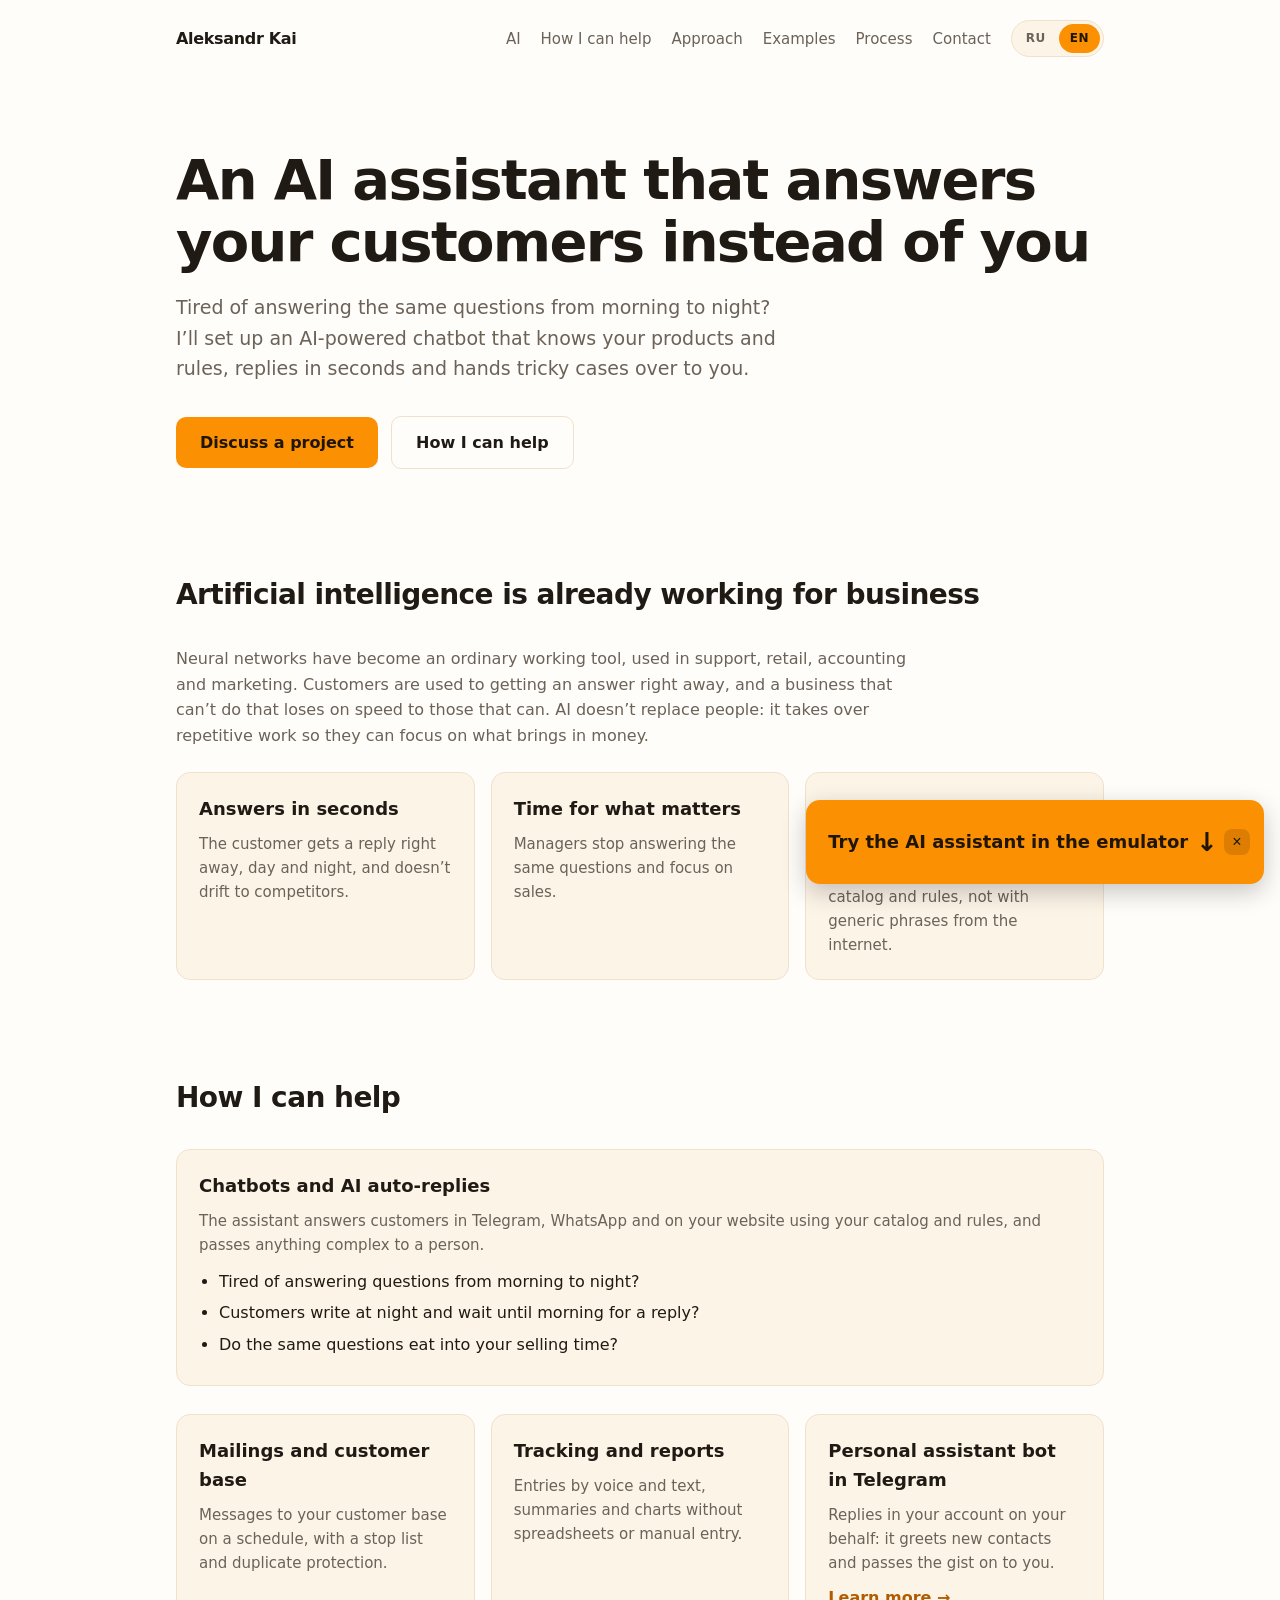
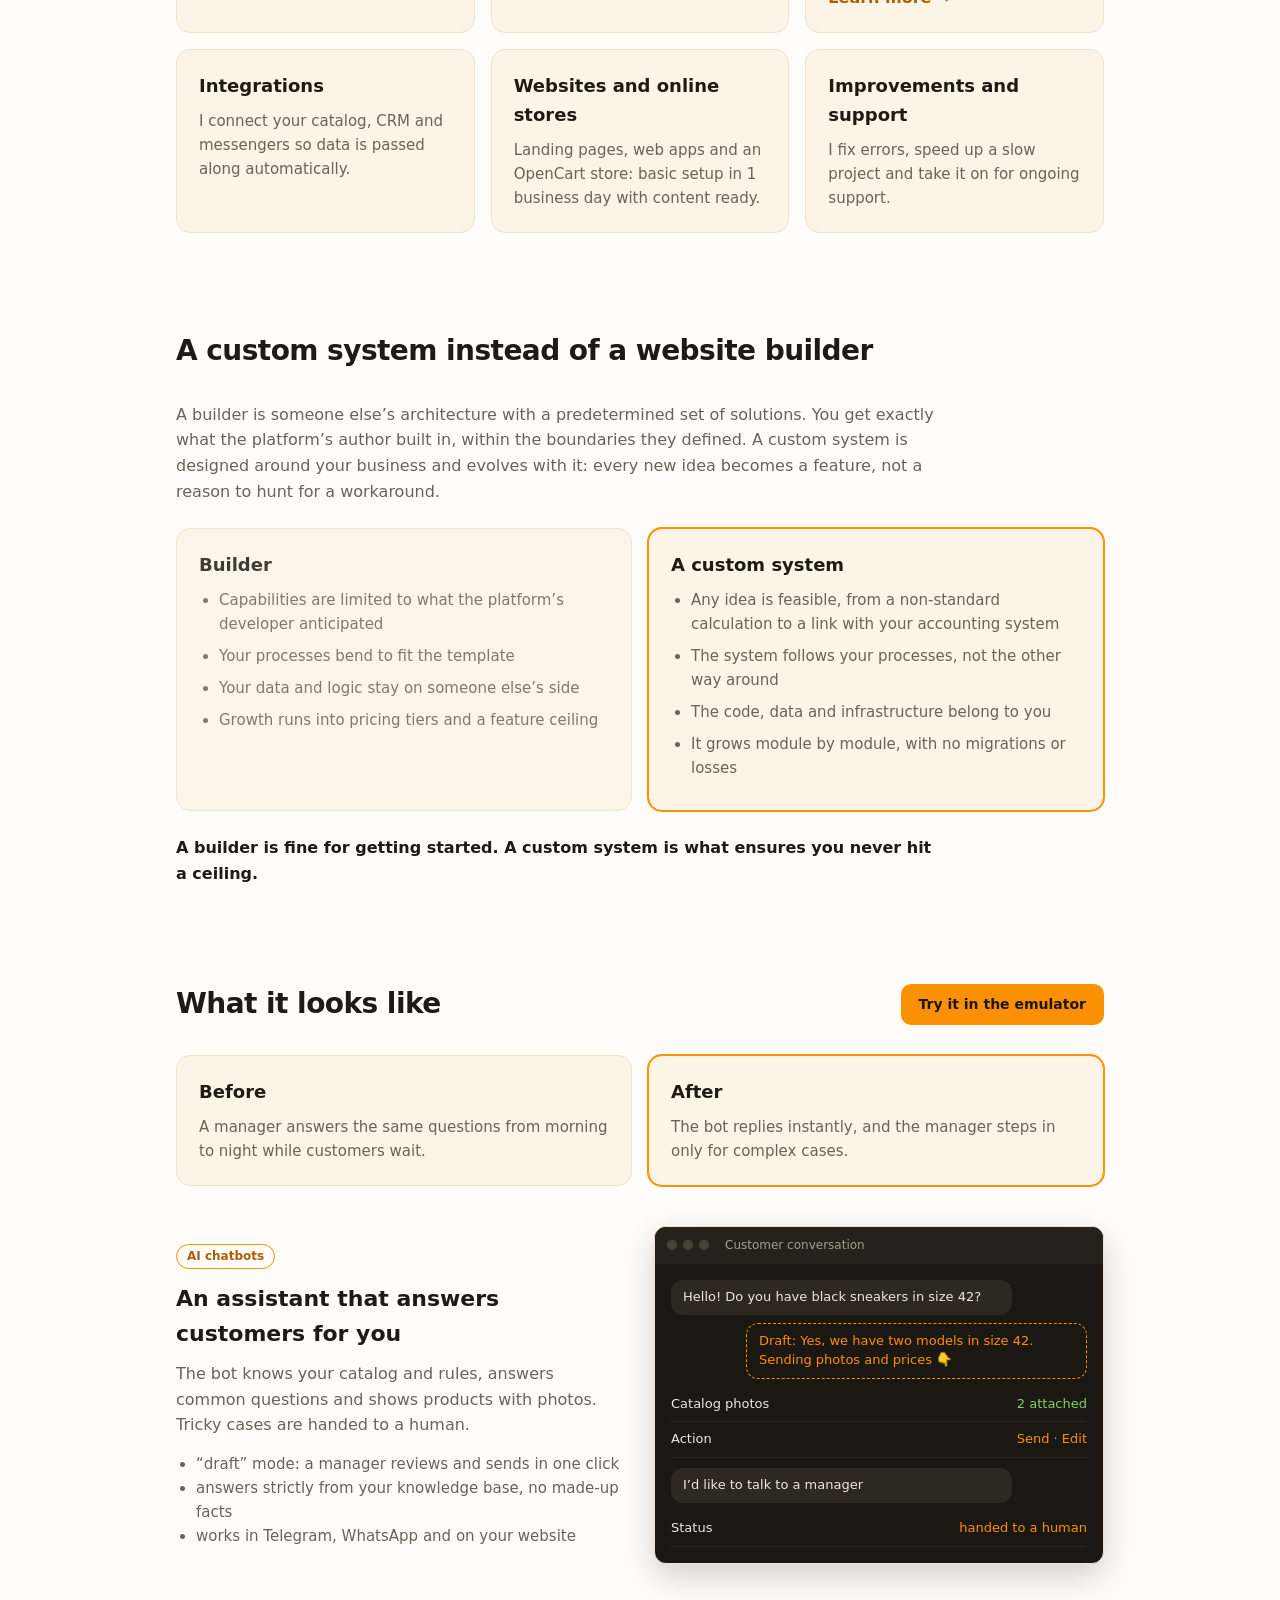
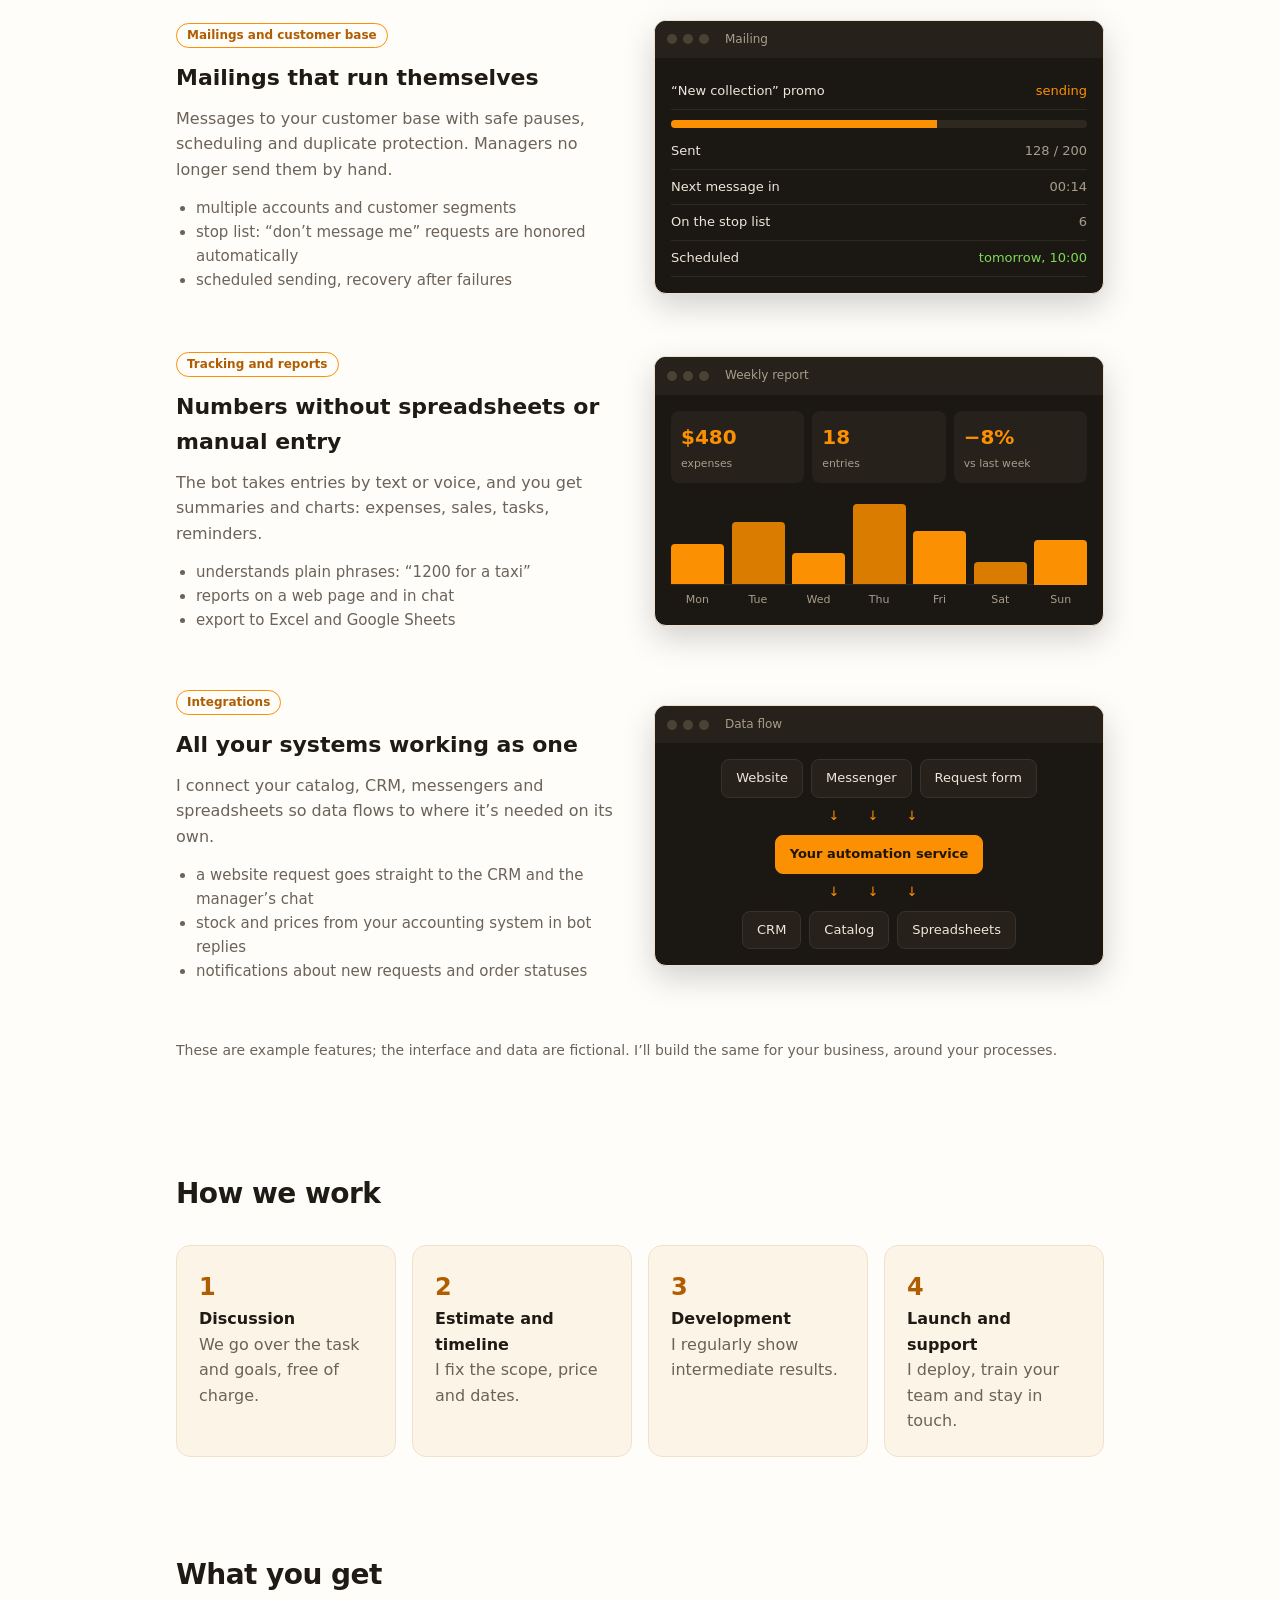
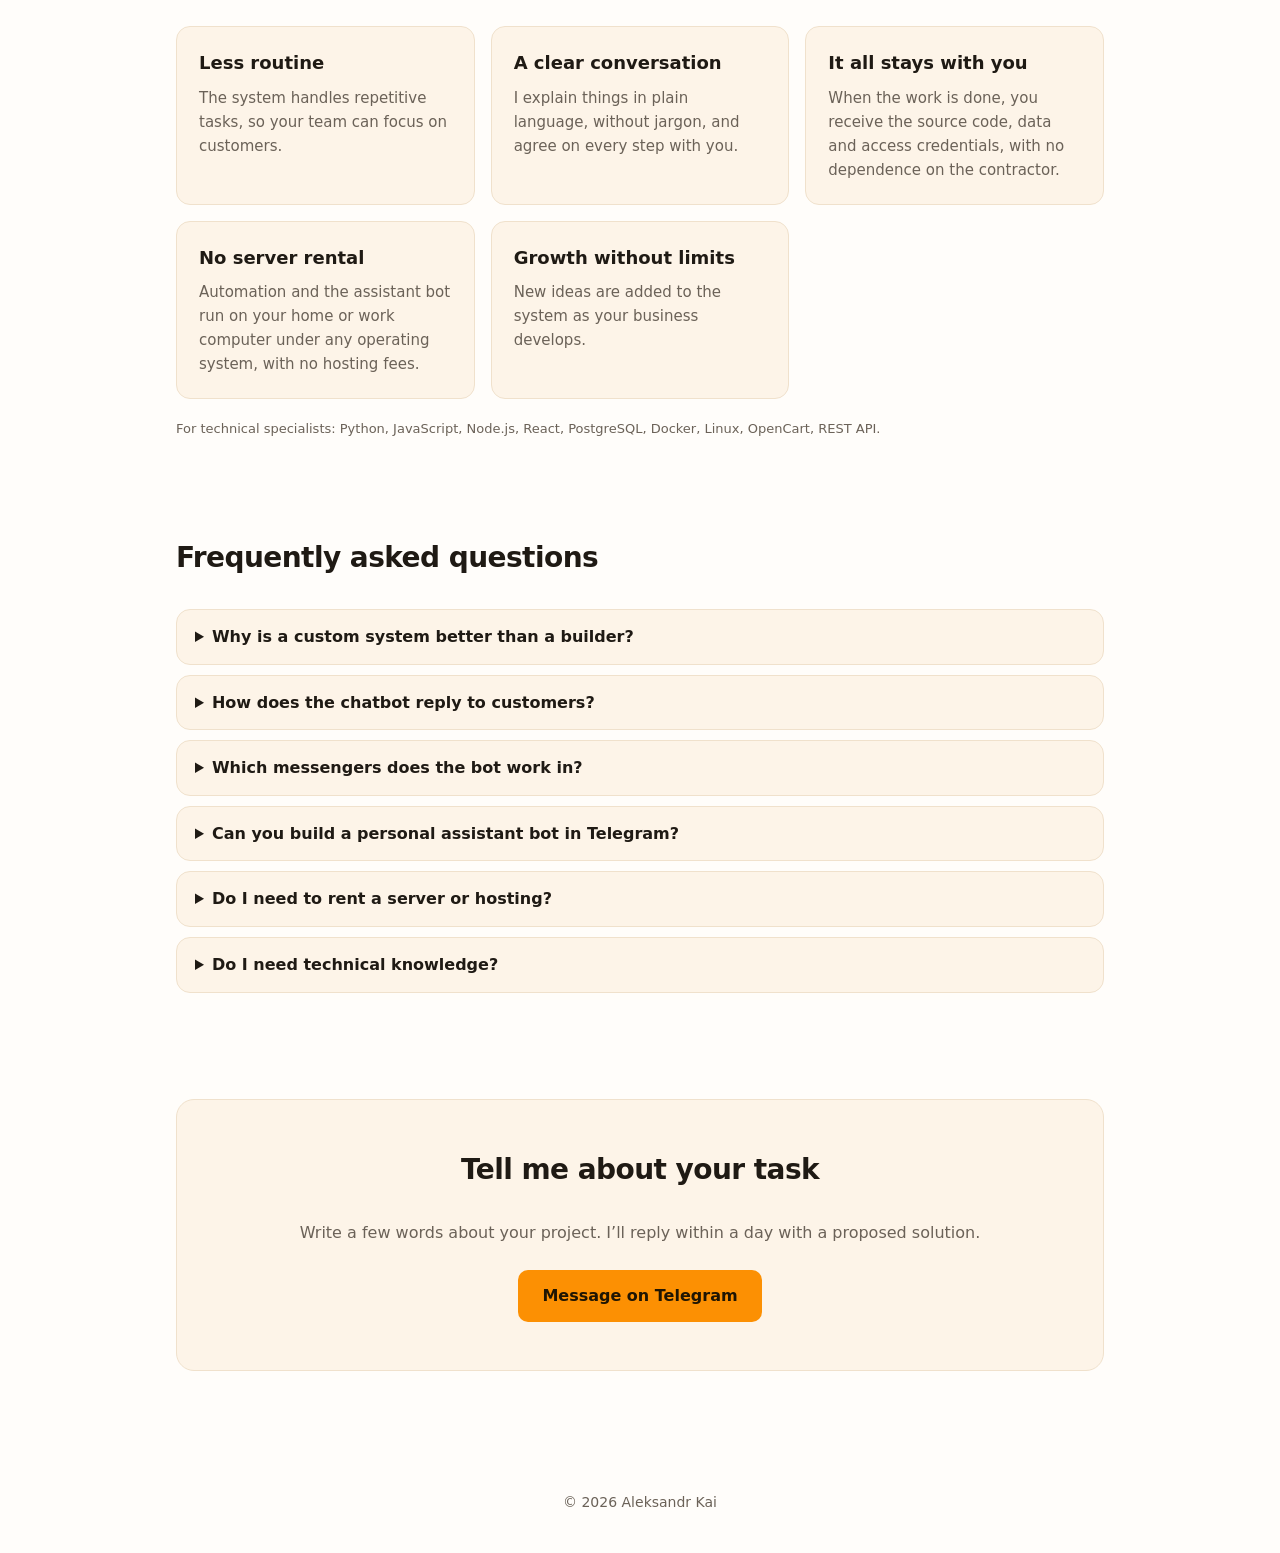
==== commit 5d3bc36b: "Add no-hosting advantage and FAQ entry Co-Authored-By: Claude Sonnet 5.5 <noreply@anthropic.com>" ====
--- a/index.html
+++ b/index.html
@@ -23,7 +23,7 @@
 <meta name="twitter:card" content="summary">
 <link rel="icon" href="data:image/svg+xml,%3Csvg xmlns='http://www.w3.org/2000/svg' viewBox='0 0 32 32'%3E%3Crect width='32' height='32' rx='8' fill='%23fc9003'/%3E%3Cpath d='M12 10l-6 6 6 6M20 10l6 6-6 6' stroke='%231f1503' stroke-width='3' fill='none' stroke-linecap='round' stroke-linejoin='round'/%3E%3C/svg%3E">
 <script type="application/ld+json">{"@context": "https://schema.org", "@type": "ProfessionalService", "name": "Александр Кай — чат-боты и автоматизация", "url": "https://aleksandr-kai.github.io/", "description": "Чат-боты с искусственным интеллектом, которые отвечают клиентам вместо вас в Telegram, WhatsApp и на сайте. Плюс рассылки, учёт, интеграции и интернет-магазины. Своя система вместо конструктора.", "founder": {"@type": "Person", "name": "Александр Кай", "alternateName": "Aleksandr Kai", "url": "https://aleksandr-kai.github.io/", "sameAs": ["https://t.me/aleksandr_kai"]}, "address": {"@type": "PostalAddress", "addressLocality": "Бишкек", "addressCountry": "KG"}, "areaServed": [{"@type": "City", "name": "Бишкек"}, {"@type": "Country", "name": "Кыргызстан"}], "availableLanguage": ["ru", "en"], "priceRange": "$$", "knowsAbout": ["чат-боты", "ИИ-ассистенты", "автоответы", "автоматизация бизнеса", "Telegram-боты", "интеграции с CRM", "разработка сайтов", "бот-секретарь для Telegram"], "makesOffer": [{"@type": "Offer", "itemOffered": {"@type": "Service", "name": "Чат-боты и ИИ-автоответы"}}, {"@type": "Offer", "itemOffered": {"@type": "Service", "name": "Личный бот-секретарь в Telegram", "url": "https://aleksandr-kai.github.io/telegram-sekretar/"}}, {"@type": "Offer", "itemOffered": {"@type": "Service", "name": "Рассылки и работа с клиентской базой"}}, {"@type": "Offer", "itemOffered": {"@type": "Service", "name": "Учёт и отчёты"}}, {"@type": "Offer", "itemOffered": {"@type": "Service", "name": "Интеграции с CRM и API"}}, {"@type": "Offer", "itemOffered": {"@type": "Service", "name": "Сайты и интернет-магазины на OpenCart"}}, {"@type": "Offer", "itemOffered": {"@type": "Service", "name": "Доработка и поддержка"}}]}</script>
-<script type="application/ld+json">{"@context": "https://schema.org", "@type": "FAQPage", "mainEntity": [{"@type": "Question", "name": "Чем собственная система лучше конструктора?", "acceptedAnswer": {"@type": "Answer", "text": "Конструктор ограничен тем, что заложил автор платформы. Собственная система строится под ваши процессы, а любая новая идея становится функцией. Код, данные и доступы остаются у вас."}}, {"@type": "Question", "name": "Как чат-бот отвечает клиентам?", "acceptedAnswer": {"@type": "Answer", "text": "Он отвечает по вашему каталогу и справке, а не общими фразами из интернета. Если данных не хватает или клиент просит человека, бот передаёт диалог менеджеру."}}, {"@type": "Question", "name": "В каких мессенджерах работает бот?", "acceptedAnswer": {"@type": "Answer", "text": "В Telegram, WhatsApp и на сайте. Несколько каналов можно подключить к одной системе."}}, {"@type": "Question", "name": "Можно ли сделать личного бота-секретаря в Telegram?", "acceptedAnswer": {"@type": "Answer", "text": "Да. Такой бот работает в вашем личном аккаунте от вашего имени и, например, отвечает незнакомым людям."}}, {"@type": "Question", "name": "Нужны ли технические знания?", "acceptedAnswer": {"@type": "Answer", "text": "Нет. Объясняю простым языком, настраиваю всё сам и передаю вам готовую работающую систему."}}]}</script>
+<script type="application/ld+json">{"@context": "https://schema.org", "@type": "FAQPage", "mainEntity": [{"@type": "Question", "name": "Чем собственная система лучше конструктора?", "acceptedAnswer": {"@type": "Answer", "text": "Конструктор ограничен тем, что заложил автор платформы. Собственная система строится под ваши процессы, а любая новая идея становится функцией. Код, данные и доступы остаются у вас."}}, {"@type": "Question", "name": "Как чат-бот отвечает клиентам?", "acceptedAnswer": {"@type": "Answer", "text": "Он отвечает по вашему каталогу и справке, а не общими фразами из интернета. Если данных не хватает или клиент просит человека, бот передаёт диалог менеджеру."}}, {"@type": "Question", "name": "В каких мессенджерах работает бот?", "acceptedAnswer": {"@type": "Answer", "text": "В Telegram, WhatsApp и на сайте. Несколько каналов можно подключить к одной системе."}}, {"@type": "Question", "name": "Можно ли сделать личного бота-секретаря в Telegram?", "acceptedAnswer": {"@type": "Answer", "text": "Да. Такой бот работает в вашем личном аккаунте от вашего имени и, например, отвечает незнакомым людям."}}, {"@type": "Question", "name": "Нужно ли арендовать сервер или хостинг?", "acceptedAnswer": {"@type": "Answer", "text": "Нет. ИИ-автоматизация и бот-секретарь могут работать на вашем домашнем или рабочем компьютере: на Windows, macOS или Linux. Учтите, что бот отвечает, пока компьютер включён. Если нужна работа круглосуточно, развернём систему на сервере."}}, {"@type": "Question", "name": "Нужны ли технические знания?", "acceptedAnswer": {"@type": "Answer", "text": "Нет. Объясняю простым языком, настраиваю всё сам и передаю вам готовую работающую систему."}}]}</script>
 <style>
 :root{--bg:#fffdfa;--fg:#1f1a14;--muted:#6b6258;--card:#fdf4e8;--line:#f0e1cc;--accent:#fc9003;--accent-fg:#1f1503;--accent-text:#b05d00}
 @media (prefers-color-scheme:dark){:root{--bg:#14110d;--fg:#f3ede4;--muted:#a89d8d;--card:#1e1912;--line:#322a1e;--accent:#fc9003;--accent-fg:#1f1503;--accent-text:#fc9003}}
@@ -306,6 +306,7 @@
       <div class="card"><h3>Меньше рутины</h3><p>Повторяющиеся задачи выполняет система, а сотрудники занимаются клиентами.</p></div>
       <div class="card"><h3>Понятный разговор</h3><p>Объясняю простым языком, без технических терминов, и согласую каждый шаг.</p></div>
       <div class="card"><h3>Всё остаётся вам</h3><p>По завершении работы вы получаете исходный код, данные и доступы — без привязки к исполнителю.</p></div>
+      <div class="card"><h3>Без аренды сервера</h3><p>Автоматизация и бот-секретарь работают на вашем домашнем или рабочем компьютере под любой операционной системой, без платы за хостинг.</p></div>
       <div class="card"><h3>Рост без ограничений</h3><p>Новые идеи добавляются в систему по мере развития бизнеса.</p></div>
     </div>
     <p class="tech"><span>Для технических специалистов:</span> Python, JavaScript, Node.js, React, PostgreSQL, Docker, Linux, OpenCart, REST API.</p>
@@ -318,6 +319,7 @@
       <details><summary>Как чат-бот отвечает клиентам?</summary><p>Он отвечает по вашему каталогу и справке, а не общими фразами из интернета. Если данных не хватает или клиент просит человека, бот передаёт диалог менеджеру.</p></details>
       <details><summary>В каких мессенджерах работает бот?</summary><p>В Telegram, WhatsApp и на сайте. Несколько каналов можно подключить к одной системе.</p></details>
       <details><summary>Можно ли сделать личного бота-секретаря в Telegram?</summary><p>Да. Такой бот работает в вашем личном аккаунте от вашего имени и, например, отвечает незнакомым людям.</p><p><a class="more" href="telegram-sekretar/">Подробнее о боте-секретаре →</a></p></details>
+      <details><summary>Нужно ли арендовать сервер или хостинг?</summary><p>Нет. ИИ-автоматизация и бот-секретарь могут работать на вашем домашнем или рабочем компьютере: на Windows, macOS или Linux. Учтите, что бот отвечает, пока компьютер включён. Если нужна работа круглосуточно, развернём систему на сервере.</p></details>
       <details><summary>Нужны ли технические знания?</summary><p>Нет. Объясняю простым языком, настраиваю всё сам и передаю вам готовую работающую систему.</p></details>
     </div>
   </section>
@@ -335,7 +337,7 @@
 <div class="fly off" id="fly" hidden><a href="#portfolio"><span>Попробуйте ИИ-ассистента в эмуляторе</span><i class="arr" aria-hidden="true">↓</i></a><button class="x" type="button" aria-label="Скрыть подсказку">×</button></div>
 <script>
 (function(){
-var EN={"Александр Кай": "Aleksandr Kai", "Услуги": "Services", "Примеры": "Examples", "Как работаю": "Process", "Стек": "Stack", "Контакты": "Contact", "Системы автоматизации и чат-боты, которые растут вместе с вашим бизнесом": "Automation systems and chatbots that grow with your business", "Сайты, веб-приложения, боты и автоматизация под ключ. Чёткие сроки, понятная смета и поддержка после запуска.": "Websites, web apps, bots and automation, turnkey. Clear deadlines, a transparent estimate and support after launch.", "Обсудить проект": "Discuss a project", "Что я делаю": "What I do", "Сайты и лендинги": "Websites and landing pages", "Быстрые адаптивные страницы, которые хорошо выглядят на телефоне и находятся в поиске.": "Fast responsive pages that look great on a phone and are easy to find in search.", "Веб-приложения": "Web applications", "Личные кабинеты, админки, сервисы с базой данных и авторизацией — от прототипа до продакшена.": "User accounts, admin panels, services with a database and authentication, from prototype to production.", "Боты и интеграции": "Bots and integrations", "Telegram-боты, подключение CRM и API сторонних сервисов.": "Telegram bots, CRM connections and third-party API integrations.", "Автоматизация": "Automation", "Скрипты и парсеры, которые снимают с вас рутину: отчёты, выгрузки, обработка данных.": "Scripts and parsers that take routine off your hands: reports, exports, data processing.", "Доработка и аудит": "Improvements and audit", "Исправлю баги, ускорю медленный проект, наведу порядок в чужом коде.": "I fix bugs, speed up slow projects and clean up inherited code.", "Поддержка": "Support", "Хостинг, обновления, мониторинг и правки после запуска — чтобы всё работало.": "Hosting, updates, monitoring and fixes after launch, so everything keeps working.", "Что можно автоматизировать": "What can be automated", "Рассылки и клиентская база": "Mailings and customer base", "Рассылки, которые работают сами": "Mailings that run themselves", "Сообщения по базе клиентов с безопасными паузами, расписанием и защитой от дублей. Менеджеры больше не отправляют вручную.": "Messages to your customer base with safe pauses, scheduling and duplicate protection. Managers no longer send them by hand.", "несколько аккаунтов и сегменты клиентов": "multiple accounts and customer segments", "стоп-лист: «не пишите мне» учитывается автоматически": "stop list: “don’t message me” requests are honored automatically", "отправка по расписанию, восстановление после сбоя": "scheduled sending, recovery after failures", "Рассылка": "Mailing", "Акция «Новая коллекция»": "“New collection” promo", "идёт отправка": "sending", "Отправлено": "Sent", "Следующее сообщение через": "Next message in", "В стоп-листе": "On the stop list", "Запланировано": "Scheduled", "завтра, 10:00": "tomorrow, 10:00", "Чатботы с ИИ": "AI chatbots", "Ассистент отвечает клиентам за вас": "An assistant that answers customers for you", "Бот знает ваш каталог и правила, отвечает на типовые вопросы и показывает товары с фото. Сложные случаи передаёт человеку.": "The bot knows your catalog and rules, answers common questions and shows products with photos. Tricky cases are handed to a human.", "режим «черновик»: менеджер проверяет и отправляет в один клик": "“draft” mode: a manager reviews and sends in one click", "ответы строго по вашей справке, без выдумок": "answers strictly from your knowledge base, no made-up facts", "работает в Telegram, WhatsApp и на сайте": "works in Telegram, WhatsApp and on your website", "Диалог с клиентом": "Customer conversation", "Здравствуйте! Есть чёрные кроссовки 42 размера?": "Hello! Do you have black sneakers in size 42?", "Черновик: Да, есть две модели в 42 размере. Отправляю фото и цены 👇": "Draft: Yes, we have two models in size 42. Sending photos and prices 👇", "Фото из каталога": "Catalog photos", "2 прикреплены": "2 attached", "Действие": "Action", "Отправить · Изменить": "Send · Edit", "Хочу поговорить с менеджером": "I’d like to talk to a manager", "Статус": "Status", "передан человеку": "handed to a human", "Учёт и отчёты": "Tracking and reports", "Цифры без таблиц и ручного ввода": "Numbers without spreadsheets or manual entry", "Бот принимает записи текстом и голосом, а вы получаете сводки и графики: расходы, продажи, задачи, напоминания.": "The bot takes entries by text or voice, and you get summaries and charts: expenses, sales, tasks, reminders.", "понимает обычные фразы: «1200 на такси»": "understands plain phrases: “1200 for a taxi”", "отчёты на веб-странице и в чате": "reports on a web page and in chat", "выгрузка в Excel и Google-таблицы": "export to Excel and Google Sheets", "Отчёт за неделю": "Weekly report", "42 300 ₽": "$480", "расходы": "expenses", "18": "18", "записей": "entries", "−8%": "−8%", "к прошлой": "vs last week", "Пн": "Mon", "Вт": "Tue", "Ср": "Wed", "Чт": "Thu", "Пт": "Fri", "Сб": "Sat", "Вс": "Sun", "Интеграции": "Integrations", "Все ваши системы работают как одна": "All your systems working as one", "Соединяю каталог, CRM, мессенджеры и таблицы, чтобы данные сами попадали туда, где они нужны.": "I connect your catalog, CRM, messengers and spreadsheets so data flows to where it’s needed on its own.", "заявка с сайта сразу в CRM и в чат менеджеру": "a website request goes straight to the CRM and the manager’s chat", "остатки и цены из учётной системы в ответах бота": "stock and prices from your accounting system in bot replies", "уведомления о новых заявках и статусах заказов": "notifications about new requests and order statuses", "Поток данных": "Data flow", "Сайт": "Website", "Мессенджер": "Messenger", "Форма заявки": "Request form", "Ваш сервис автоматизации": "Your automation service", "CRM": "CRM", "Каталог": "Catalog", "Таблицы": "Spreadsheets", "Это примеры функций, интерфейс и данные вымышленные. Под ваш бизнес сделаю так же, но с вашими процессами.": "These are example features; the interface and data are fictional. I’ll build the same for your business, around your processes.", "Как мы работаем": "How we work", "Обсуждение": "Discussion", "Разбираем задачу и цели, бесплатно.": "We go over the task and goals, free of charge.", "Смета и сроки": "Estimate and timeline", "Фиксирую объём, цену и даты.": "I fix the scope, price and dates.", "Разработка": "Development", "Регулярно показываю промежуточный результат.": "I regularly show intermediate results.", "Запуск и поддержка": "Launch and support", "Выкладываю, обучаю, остаюсь на связи.": "I deploy, train your team and stay in touch.", "Технологии": "Technologies", "Расскажите о задаче": "Tell me about your task", "Напишите пару слов о проекте — отвечу в течение дня и предложу решение.": "Write a few words about your project. I’ll reply within a day with a proposed solution.", "Написать в Telegram": "Message on Telegram", "© 2026 Александр Кай": "© 2026 Aleksandr Kai", "Подход": "Approach", "Своя система вместо конструктора": "A custom system instead of a website builder", "Конструктор — это чужая архитектура с заранее заданным набором решений. Вы получаете ровно то, что в него заложил автор платформы, и в тех границах, которые он определил. Собственная система проектируется под ваш бизнес и развивается вместе с ним: любая новая идея становится функцией, а не поводом искать обходной путь.": "A builder is someone else’s architecture with a predetermined set of solutions. You get exactly what the platform’s author built in, within the boundaries they defined. A custom system is designed around your business and evolves with it: every new idea becomes a feature, not a reason to hunt for a workaround.", "Конструктор": "Builder", "Возможности ограничены тем, что предусмотрел разработчик платформы": "Capabilities are limited to what the platform’s developer anticipated", "Ваши процессы подстраиваются под шаблон": "Your processes bend to fit the template", "Данные и логика остаются на чужой стороне": "Your data and logic stay on someone else’s side", "Рост упирается в тарифы и потолок функций": "Growth runs into pricing tiers and a feature ceiling", "Своя система": "A custom system", "Реализуема любая идея: от нестандартного расчёта до связки с вашей учётной системой": "Any idea is feasible, from a non-standard calculation to a link with your accounting system", "Система повторяет ваши процессы, а не наоборот": "The system follows your processes, not the other way around", "Код, данные и инфраструктура принадлежат вам": "The code, data and infrastructure belong to you", "Расширяется модуль за модулем, без миграций и потерь": "It grows module by module, with no migrations or losses", "Конструктор подходит, чтобы начать. Собственная система нужна, чтобы никогда не упереться в потолок.": "A builder is fine for getting started. A custom system is what ensures you never hit a ceiling.", "Интернет-магазин на OpenCart": "Online store on OpenCart", "Установка и базовая настройка магазина за 1 рабочий день при готовом контенте: каталог, шаблон, модули, базовая SEO-настройка.": "Store installation and basic setup in 1 business day with content ready: catalog, theme, modules, basic SEO setup.", "Результат": "Results", "Что вы получаете": "What you get", "Меньше рутины": "Less routine", "Повторяющиеся задачи выполняет система, а сотрудники занимаются клиентами.": "The system handles repetitive tasks, so your team can focus on customers.", "Понятный разговор": "A clear conversation", "Объясняю простым языком, без технических терминов, и согласую каждый шаг.": "I explain things in plain language, without jargon, and agree on every step with you.", "Фиксированные сроки и цена": "Fixed timeline and price", "Смета и даты известны до начала работы, без неожиданных доплат.": "The estimate and dates are known before work starts, with no surprise extras.", "Рост без ограничений": "Growth without limits", "Новые идеи добавляются в систему по мере развития бизнеса.": "New ideas are added to the system as your business develops.", "Для технических специалистов:": "For technical specialists:", "Python, JavaScript, Node.js, React, PostgreSQL, Docker, Linux, OpenCart, REST API.": "Python, JavaScript, Node.js, React, PostgreSQL, Docker, Linux, OpenCart, REST API.", "Всё остаётся вам": "It all stays with you", "По завершении работы вы получаете исходный код, данные и доступы — без привязки к исполнителю.": "When the work is done, you receive the source code, data and access credentials, with no dependence on the contractor.", "ИИ": "AI", "Чем помогу": "How I can help", "ИИ-ассистент, который отвечает вашим клиентам вместо вас": "An AI assistant that answers your customers instead of you", "Устали с утра до вечера отвечать на одни и те же вопросы? Настрою чат-бота на базе искусственного интеллекта: он знает ваш товар и правила, отвечает за секунды, а сложные случаи передаёт вам.": "Tired of answering the same questions from morning to night? I’ll set up an AI-powered chatbot that knows your products and rules, replies in seconds and hands tricky cases over to you.", "Чем могу помочь": "How I can help", "Искусственный интеллект уже работает на бизнес": "Artificial intelligence is already working for business", "Нейросети стали обычным рабочим инструментом: ими пользуются в поддержке, торговле, бухгалтерии и маркетинге. Клиенты привыкли получать ответ сразу, и бизнес, который так не умеет, проигрывает в скорости тем, кто умеет. ИИ не заменяет людей: он забирает однотипную работу, чтобы они занимались тем, что приносит деньги.": "Neural networks have become an ordinary working tool, used in support, retail, accounting and marketing. Customers are used to getting an answer right away, and a business that can’t do that loses on speed to those that can. AI doesn’t replace people: it takes over repetitive work so they can focus on what brings in money.", "Ответ за секунды": "Answers in seconds", "Клиент получает ответ сразу, днём и ночью, и не уходит к конкурентам.": "The customer gets a reply right away, day and night, and doesn’t drift to competitors.", "Время на главное": "Time for what matters", "Менеджеры перестают отвечать на одни и те же вопросы и занимаются продажами.": "Managers stop answering the same questions and focus on sales.", "Знания вашего бизнеса": "Your business knowledge", "Бот отвечает по вашему каталогу и правилам, а не общими фразами из интернета.": "The bot answers from your catalog and rules, not with generic phrases from the internet.", "Чат-боты и автоответы с ИИ": "Chatbots and AI auto-replies", "Ассистент отвечает клиентам в Telegram, WhatsApp и на сайте по вашему каталогу и правилам, а сложное передаёт человеку.": "The assistant answers customers in Telegram, WhatsApp and on your website using your catalog and rules, and passes anything complex to a person.", "Устали с утра до вечера отвечать на вопросы?": "Tired of answering questions from morning to night?", "Клиенты пишут ночью, а ответа ждут до утра?": "Customers write at night and wait until morning for a reply?", "Одни и те же вопросы отнимают время у продаж?": "Do the same questions eat into your selling time?", "Сообщения по базе клиентов по расписанию, со стоп-листом и защитой от дублей.": "Messages to your customer base on a schedule, with a stop list and duplicate protection.", "Записи голосом и текстом, сводки и графики без таблиц и ручного ввода.": "Entries by voice and text, summaries and charts without spreadsheets or manual entry.", "Связываю каталог, CRM и мессенджеры, чтобы данные передавались сами.": "I connect your catalog, CRM and messengers so data is passed along automatically.", "Сайты и интернет-магазины": "Websites and online stores", "Лендинги, веб-приложения и магазин на OpenCart: базовая настройка за 1 рабочий день при готовом контенте.": "Landing pages, web apps and an OpenCart store: basic setup in 1 business day with content ready.", "Доработка и поддержка": "Improvements and support", "Исправлю ошибки, ускорю медленный проект, возьму его на сопровождение.": "I fix errors, speed up a slow project and take it on for ongoing support.", "Как это выглядит": "What it looks like", "Было": "Before", "Менеджер с утра до вечера отвечает на одни и те же вопросы, а клиенты ждут.": "A manager answers the same questions from morning to night while customers wait.", "Стало": "After", "Бот отвечает сразу, а менеджер подключается только к сложным случаям.": "The bot replies instantly, and the manager steps in only for complex cases.", "Попробовать на эмуляторе": "Try it in the emulator", "Попробуйте ИИ-ассистента в эмуляторе": "Try the AI assistant in the emulator", "Личный бот-секретарь в Telegram": "Personal assistant bot in Telegram", "Отвечает в вашем аккаунте от вашего имени: знакомится с новыми собеседниками и передаёт вам суть.": "Replies in your account on your behalf: it greets new contacts and passes the gist on to you.", "Подробнее →": "Learn more →", "Частые вопросы": "Frequently asked questions", "Чем собственная система лучше конструктора?": "Why is a custom system better than a builder?", "Конструктор ограничен тем, что заложил автор платформы. Собственная система строится под ваши процессы, а любая новая идея становится функцией. Код, данные и доступы остаются у вас.": "A builder is limited to what the platform’s author built in. A custom system is built around your processes, and every new idea becomes a feature. The code, data and access stay with you.", "Как чат-бот отвечает клиентам?": "How does the chatbot reply to customers?", "Он отвечает по вашему каталогу и справке, а не общими фразами из интернета. Если данных не хватает или клиент просит человека, бот передаёт диалог менеджеру.": "It answers from your catalog and reference notes, not with generic phrases from the internet. If there isn’t enough data or the customer asks for a human, the bot hands the dialog to a manager.", "В каких мессенджерах работает бот?": "Which messengers does the bot work in?", "В Telegram, WhatsApp и на сайте. Несколько каналов можно подключить к одной системе.": "In Telegram, WhatsApp and on your website. Several channels can be connected to a single system.", "Можно ли сделать личного бота-секретаря в Telegram?": "Can you build a personal assistant bot in Telegram?", "Да. Такой бот работает в вашем личном аккаунте от вашего имени и, например, отвечает незнакомым людям.": "Yes. Such a bot works in your personal account on your behalf and, for example, replies to people you don’t know.", "Подробнее о боте-секретаре →": "More about the assistant bot →", "Нужны ли технические знания?": "Do I need technical knowledge?", "Нет. Объясняю простым языком, настраиваю всё сам и передаю вам готовую работающую систему.": "No. I explain things in plain language, set everything up myself and hand you a ready, working system."};
+var EN={"Александр Кай": "Aleksandr Kai", "Услуги": "Services", "Примеры": "Examples", "Как работаю": "Process", "Стек": "Stack", "Контакты": "Contact", "Системы автоматизации и чат-боты, которые растут вместе с вашим бизнесом": "Automation systems and chatbots that grow with your business", "Сайты, веб-приложения, боты и автоматизация под ключ. Чёткие сроки, понятная смета и поддержка после запуска.": "Websites, web apps, bots and automation, turnkey. Clear deadlines, a transparent estimate and support after launch.", "Обсудить проект": "Discuss a project", "Что я делаю": "What I do", "Сайты и лендинги": "Websites and landing pages", "Быстрые адаптивные страницы, которые хорошо выглядят на телефоне и находятся в поиске.": "Fast responsive pages that look great on a phone and are easy to find in search.", "Веб-приложения": "Web applications", "Личные кабинеты, админки, сервисы с базой данных и авторизацией — от прототипа до продакшена.": "User accounts, admin panels, services with a database and authentication, from prototype to production.", "Боты и интеграции": "Bots and integrations", "Telegram-боты, подключение CRM и API сторонних сервисов.": "Telegram bots, CRM connections and third-party API integrations.", "Автоматизация": "Automation", "Скрипты и парсеры, которые снимают с вас рутину: отчёты, выгрузки, обработка данных.": "Scripts and parsers that take routine off your hands: reports, exports, data processing.", "Доработка и аудит": "Improvements and audit", "Исправлю баги, ускорю медленный проект, наведу порядок в чужом коде.": "I fix bugs, speed up slow projects and clean up inherited code.", "Поддержка": "Support", "Хостинг, обновления, мониторинг и правки после запуска — чтобы всё работало.": "Hosting, updates, monitoring and fixes after launch, so everything keeps working.", "Что можно автоматизировать": "What can be automated", "Рассылки и клиентская база": "Mailings and customer base", "Рассылки, которые работают сами": "Mailings that run themselves", "Сообщения по базе клиентов с безопасными паузами, расписанием и защитой от дублей. Менеджеры больше не отправляют вручную.": "Messages to your customer base with safe pauses, scheduling and duplicate protection. Managers no longer send them by hand.", "несколько аккаунтов и сегменты клиентов": "multiple accounts and customer segments", "стоп-лист: «не пишите мне» учитывается автоматически": "stop list: “don’t message me” requests are honored automatically", "отправка по расписанию, восстановление после сбоя": "scheduled sending, recovery after failures", "Рассылка": "Mailing", "Акция «Новая коллекция»": "“New collection” promo", "идёт отправка": "sending", "Отправлено": "Sent", "Следующее сообщение через": "Next message in", "В стоп-листе": "On the stop list", "Запланировано": "Scheduled", "завтра, 10:00": "tomorrow, 10:00", "Чатботы с ИИ": "AI chatbots", "Ассистент отвечает клиентам за вас": "An assistant that answers customers for you", "Бот знает ваш каталог и правила, отвечает на типовые вопросы и показывает товары с фото. Сложные случаи передаёт человеку.": "The bot knows your catalog and rules, answers common questions and shows products with photos. Tricky cases are handed to a human.", "режим «черновик»: менеджер проверяет и отправляет в один клик": "“draft” mode: a manager reviews and sends in one click", "ответы строго по вашей справке, без выдумок": "answers strictly from your knowledge base, no made-up facts", "работает в Telegram, WhatsApp и на сайте": "works in Telegram, WhatsApp and on your website", "Диалог с клиентом": "Customer conversation", "Здравствуйте! Есть чёрные кроссовки 42 размера?": "Hello! Do you have black sneakers in size 42?", "Черновик: Да, есть две модели в 42 размере. Отправляю фото и цены 👇": "Draft: Yes, we have two models in size 42. Sending photos and prices 👇", "Фото из каталога": "Catalog photos", "2 прикреплены": "2 attached", "Действие": "Action", "Отправить · Изменить": "Send · Edit", "Хочу поговорить с менеджером": "I’d like to talk to a manager", "Статус": "Status", "передан человеку": "handed to a human", "Учёт и отчёты": "Tracking and reports", "Цифры без таблиц и ручного ввода": "Numbers without spreadsheets or manual entry", "Бот принимает записи текстом и голосом, а вы получаете сводки и графики: расходы, продажи, задачи, напоминания.": "The bot takes entries by text or voice, and you get summaries and charts: expenses, sales, tasks, reminders.", "понимает обычные фразы: «1200 на такси»": "understands plain phrases: “1200 for a taxi”", "отчёты на веб-странице и в чате": "reports on a web page and in chat", "выгрузка в Excel и Google-таблицы": "export to Excel and Google Sheets", "Отчёт за неделю": "Weekly report", "42 300 ₽": "$480", "расходы": "expenses", "18": "18", "записей": "entries", "−8%": "−8%", "к прошлой": "vs last week", "Пн": "Mon", "Вт": "Tue", "Ср": "Wed", "Чт": "Thu", "Пт": "Fri", "Сб": "Sat", "Вс": "Sun", "Интеграции": "Integrations", "Все ваши системы работают как одна": "All your systems working as one", "Соединяю каталог, CRM, мессенджеры и таблицы, чтобы данные сами попадали туда, где они нужны.": "I connect your catalog, CRM, messengers and spreadsheets so data flows to where it’s needed on its own.", "заявка с сайта сразу в CRM и в чат менеджеру": "a website request goes straight to the CRM and the manager’s chat", "остатки и цены из учётной системы в ответах бота": "stock and prices from your accounting system in bot replies", "уведомления о новых заявках и статусах заказов": "notifications about new requests and order statuses", "Поток данных": "Data flow", "Сайт": "Website", "Мессенджер": "Messenger", "Форма заявки": "Request form", "Ваш сервис автоматизации": "Your automation service", "CRM": "CRM", "Каталог": "Catalog", "Таблицы": "Spreadsheets", "Это примеры функций, интерфейс и данные вымышленные. Под ваш бизнес сделаю так же, но с вашими процессами.": "These are example features; the interface and data are fictional. I’ll build the same for your business, around your processes.", "Как мы работаем": "How we work", "Обсуждение": "Discussion", "Разбираем задачу и цели, бесплатно.": "We go over the task and goals, free of charge.", "Смета и сроки": "Estimate and timeline", "Фиксирую объём, цену и даты.": "I fix the scope, price and dates.", "Разработка": "Development", "Регулярно показываю промежуточный результат.": "I regularly show intermediate results.", "Запуск и поддержка": "Launch and support", "Выкладываю, обучаю, остаюсь на связи.": "I deploy, train your team and stay in touch.", "Технологии": "Technologies", "Расскажите о задаче": "Tell me about your task", "Напишите пару слов о проекте — отвечу в течение дня и предложу решение.": "Write a few words about your project. I’ll reply within a day with a proposed solution.", "Написать в Telegram": "Message on Telegram", "© 2026 Александр Кай": "© 2026 Aleksandr Kai", "Подход": "Approach", "Своя система вместо конструктора": "A custom system instead of a website builder", "Конструктор — это чужая архитектура с заранее заданным набором решений. Вы получаете ровно то, что в него заложил автор платформы, и в тех границах, которые он определил. Собственная система проектируется под ваш бизнес и развивается вместе с ним: любая новая идея становится функцией, а не поводом искать обходной путь.": "A builder is someone else’s architecture with a predetermined set of solutions. You get exactly what the platform’s author built in, within the boundaries they defined. A custom system is designed around your business and evolves with it: every new idea becomes a feature, not a reason to hunt for a workaround.", "Конструктор": "Builder", "Возможности ограничены тем, что предусмотрел разработчик платформы": "Capabilities are limited to what the platform’s developer anticipated", "Ваши процессы подстраиваются под шаблон": "Your processes bend to fit the template", "Данные и логика остаются на чужой стороне": "Your data and logic stay on someone else’s side", "Рост упирается в тарифы и потолок функций": "Growth runs into pricing tiers and a feature ceiling", "Своя система": "A custom system", "Реализуема любая идея: от нестандартного расчёта до связки с вашей учётной системой": "Any idea is feasible, from a non-standard calculation to a link with your accounting system", "Система повторяет ваши процессы, а не наоборот": "The system follows your processes, not the other way around", "Код, данные и инфраструктура принадлежат вам": "The code, data and infrastructure belong to you", "Расширяется модуль за модулем, без миграций и потерь": "It grows module by module, with no migrations or losses", "Конструктор подходит, чтобы начать. Собственная система нужна, чтобы никогда не упереться в потолок.": "A builder is fine for getting started. A custom system is what ensures you never hit a ceiling.", "Интернет-магазин на OpenCart": "Online store on OpenCart", "Установка и базовая настройка магазина за 1 рабочий день при готовом контенте: каталог, шаблон, модули, базовая SEO-настройка.": "Store installation and basic setup in 1 business day with content ready: catalog, theme, modules, basic SEO setup.", "Результат": "Results", "Что вы получаете": "What you get", "Меньше рутины": "Less routine", "Повторяющиеся задачи выполняет система, а сотрудники занимаются клиентами.": "The system handles repetitive tasks, so your team can focus on customers.", "Понятный разговор": "A clear conversation", "Объясняю простым языком, без технических терминов, и согласую каждый шаг.": "I explain things in plain language, without jargon, and agree on every step with you.", "Фиксированные сроки и цена": "Fixed timeline and price", "Смета и даты известны до начала работы, без неожиданных доплат.": "The estimate and dates are known before work starts, with no surprise extras.", "Рост без ограничений": "Growth without limits", "Новые идеи добавляются в систему по мере развития бизнеса.": "New ideas are added to the system as your business develops.", "Для технических специалистов:": "For technical specialists:", "Python, JavaScript, Node.js, React, PostgreSQL, Docker, Linux, OpenCart, REST API.": "Python, JavaScript, Node.js, React, PostgreSQL, Docker, Linux, OpenCart, REST API.", "Всё остаётся вам": "It all stays with you", "По завершении работы вы получаете исходный код, данные и доступы — без привязки к исполнителю.": "When the work is done, you receive the source code, data and access credentials, with no dependence on the contractor.", "ИИ": "AI", "Чем помогу": "How I can help", "ИИ-ассистент, который отвечает вашим клиентам вместо вас": "An AI assistant that answers your customers instead of you", "Устали с утра до вечера отвечать на одни и те же вопросы? Настрою чат-бота на базе искусственного интеллекта: он знает ваш товар и правила, отвечает за секунды, а сложные случаи передаёт вам.": "Tired of answering the same questions from morning to night? I’ll set up an AI-powered chatbot that knows your products and rules, replies in seconds and hands tricky cases over to you.", "Чем могу помочь": "How I can help", "Искусственный интеллект уже работает на бизнес": "Artificial intelligence is already working for business", "Нейросети стали обычным рабочим инструментом: ими пользуются в поддержке, торговле, бухгалтерии и маркетинге. Клиенты привыкли получать ответ сразу, и бизнес, который так не умеет, проигрывает в скорости тем, кто умеет. ИИ не заменяет людей: он забирает однотипную работу, чтобы они занимались тем, что приносит деньги.": "Neural networks have become an ordinary working tool, used in support, retail, accounting and marketing. Customers are used to getting an answer right away, and a business that can’t do that loses on speed to those that can. AI doesn’t replace people: it takes over repetitive work so they can focus on what brings in money.", "Ответ за секунды": "Answers in seconds", "Клиент получает ответ сразу, днём и ночью, и не уходит к конкурентам.": "The customer gets a reply right away, day and night, and doesn’t drift to competitors.", "Время на главное": "Time for what matters", "Менеджеры перестают отвечать на одни и те же вопросы и занимаются продажами.": "Managers stop answering the same questions and focus on sales.", "Знания вашего бизнеса": "Your business knowledge", "Бот отвечает по вашему каталогу и правилам, а не общими фразами из интернета.": "The bot answers from your catalog and rules, not with generic phrases from the internet.", "Чат-боты и автоответы с ИИ": "Chatbots and AI auto-replies", "Ассистент отвечает клиентам в Telegram, WhatsApp и на сайте по вашему каталогу и правилам, а сложное передаёт человеку.": "The assistant answers customers in Telegram, WhatsApp and on your website using your catalog and rules, and passes anything complex to a person.", "Устали с утра до вечера отвечать на вопросы?": "Tired of answering questions from morning to night?", "Клиенты пишут ночью, а ответа ждут до утра?": "Customers write at night and wait until morning for a reply?", "Одни и те же вопросы отнимают время у продаж?": "Do the same questions eat into your selling time?", "Сообщения по базе клиентов по расписанию, со стоп-листом и защитой от дублей.": "Messages to your customer base on a schedule, with a stop list and duplicate protection.", "Записи голосом и текстом, сводки и графики без таблиц и ручного ввода.": "Entries by voice and text, summaries and charts without spreadsheets or manual entry.", "Связываю каталог, CRM и мессенджеры, чтобы данные передавались сами.": "I connect your catalog, CRM and messengers so data is passed along automatically.", "Сайты и интернет-магазины": "Websites and online stores", "Лендинги, веб-приложения и магазин на OpenCart: базовая настройка за 1 рабочий день при готовом контенте.": "Landing pages, web apps and an OpenCart store: basic setup in 1 business day with content ready.", "Доработка и поддержка": "Improvements and support", "Исправлю ошибки, ускорю медленный проект, возьму его на сопровождение.": "I fix errors, speed up a slow project and take it on for ongoing support.", "Как это выглядит": "What it looks like", "Было": "Before", "Менеджер с утра до вечера отвечает на одни и те же вопросы, а клиенты ждут.": "A manager answers the same questions from morning to night while customers wait.", "Стало": "After", "Бот отвечает сразу, а менеджер подключается только к сложным случаям.": "The bot replies instantly, and the manager steps in only for complex cases.", "Попробовать на эмуляторе": "Try it in the emulator", "Попробуйте ИИ-ассистента в эмуляторе": "Try the AI assistant in the emulator", "Личный бот-секретарь в Telegram": "Personal assistant bot in Telegram", "Отвечает в вашем аккаунте от вашего имени: знакомится с новыми собеседниками и передаёт вам суть.": "Replies in your account on your behalf: it greets new contacts and passes the gist on to you.", "Подробнее →": "Learn more →", "Частые вопросы": "Frequently asked questions", "Чем собственная система лучше конструктора?": "Why is a custom system better than a builder?", "Конструктор ограничен тем, что заложил автор платформы. Собственная система строится под ваши процессы, а любая новая идея становится функцией. Код, данные и доступы остаются у вас.": "A builder is limited to what the platform’s author built in. A custom system is built around your processes, and every new idea becomes a feature. The code, data and access stay with you.", "Как чат-бот отвечает клиентам?": "How does the chatbot reply to customers?", "Он отвечает по вашему каталогу и справке, а не общими фразами из интернета. Если данных не хватает или клиент просит человека, бот передаёт диалог менеджеру.": "It answers from your catalog and reference notes, not with generic phrases from the internet. If there isn’t enough data or the customer asks for a human, the bot hands the dialog to a manager.", "В каких мессенджерах работает бот?": "Which messengers does the bot work in?", "В Telegram, WhatsApp и на сайте. Несколько каналов можно подключить к одной системе.": "In Telegram, WhatsApp and on your website. Several channels can be connected to a single system.", "Можно ли сделать личного бота-секретаря в Telegram?": "Can you build a personal assistant bot in Telegram?", "Да. Такой бот работает в вашем личном аккаунте от вашего имени и, например, отвечает незнакомым людям.": "Yes. Such a bot works in your personal account on your behalf and, for example, replies to people you don’t know.", "Подробнее о боте-секретаре →": "More about the assistant bot →", "Нужны ли технические знания?": "Do I need technical knowledge?", "Нет. Объясняю простым языком, настраиваю всё сам и передаю вам готовую работающую систему.": "No. I explain things in plain language, set everything up myself and hand you a ready, working system.", "Без аренды сервера": "No server rental", "Автоматизация и бот-секретарь работают на вашем домашнем или рабочем компьютере под любой операционной системой, без платы за хостинг.": "Automation and the assistant bot run on your home or work computer under any operating system, with no hosting fees.", "Нужно ли арендовать сервер или хостинг?": "Do I need to rent a server or hosting?", "Нет. ИИ-автоматизация и бот-секретарь могут работать на вашем домашнем или рабочем компьютере: на Windows, macOS или Linux. Учтите, что бот отвечает, пока компьютер включён. Если нужна работа круглосуточно, развернём систему на сервере.": "No. AI automation and the assistant bot can run on your home or work computer, on Windows, macOS or Linux. Note that the bot replies only while the computer is on. If you need it around the clock, we’ll deploy the system on a server."};
 var ATTR={"Пример интерфейса рассылки": "Example mailing interface", "Пример диалога с ИИ-ассистентом": "Example conversation with an AI assistant", "Пример отчёта с графиком": "Example report with a chart", "Схема интеграций": "Integration diagram", "Скрыть подсказку": "Dismiss hint"};
 var META={"title": ["Чат-боты и ИИ-автоответы для бизнеса: разработка под ключ — Александр Кай", "Chatbots and AI auto-replies for business: turnkey development — Aleksandr Kai"], "desc": ["Чат-боты с искусственным интеллектом, которые отвечают клиентам вместо вас в Telegram, WhatsApp и на сайте. Плюс рассылки, учёт, интеграции и интернет-магазины. Своя система вместо конструктора.", "AI-powered chatbots that answer your customers instead of you in Telegram, WhatsApp and on your website. Plus mailings, tracking, integrations and online stores. A custom system instead of a builder."]};
 var KEY="landing-language";
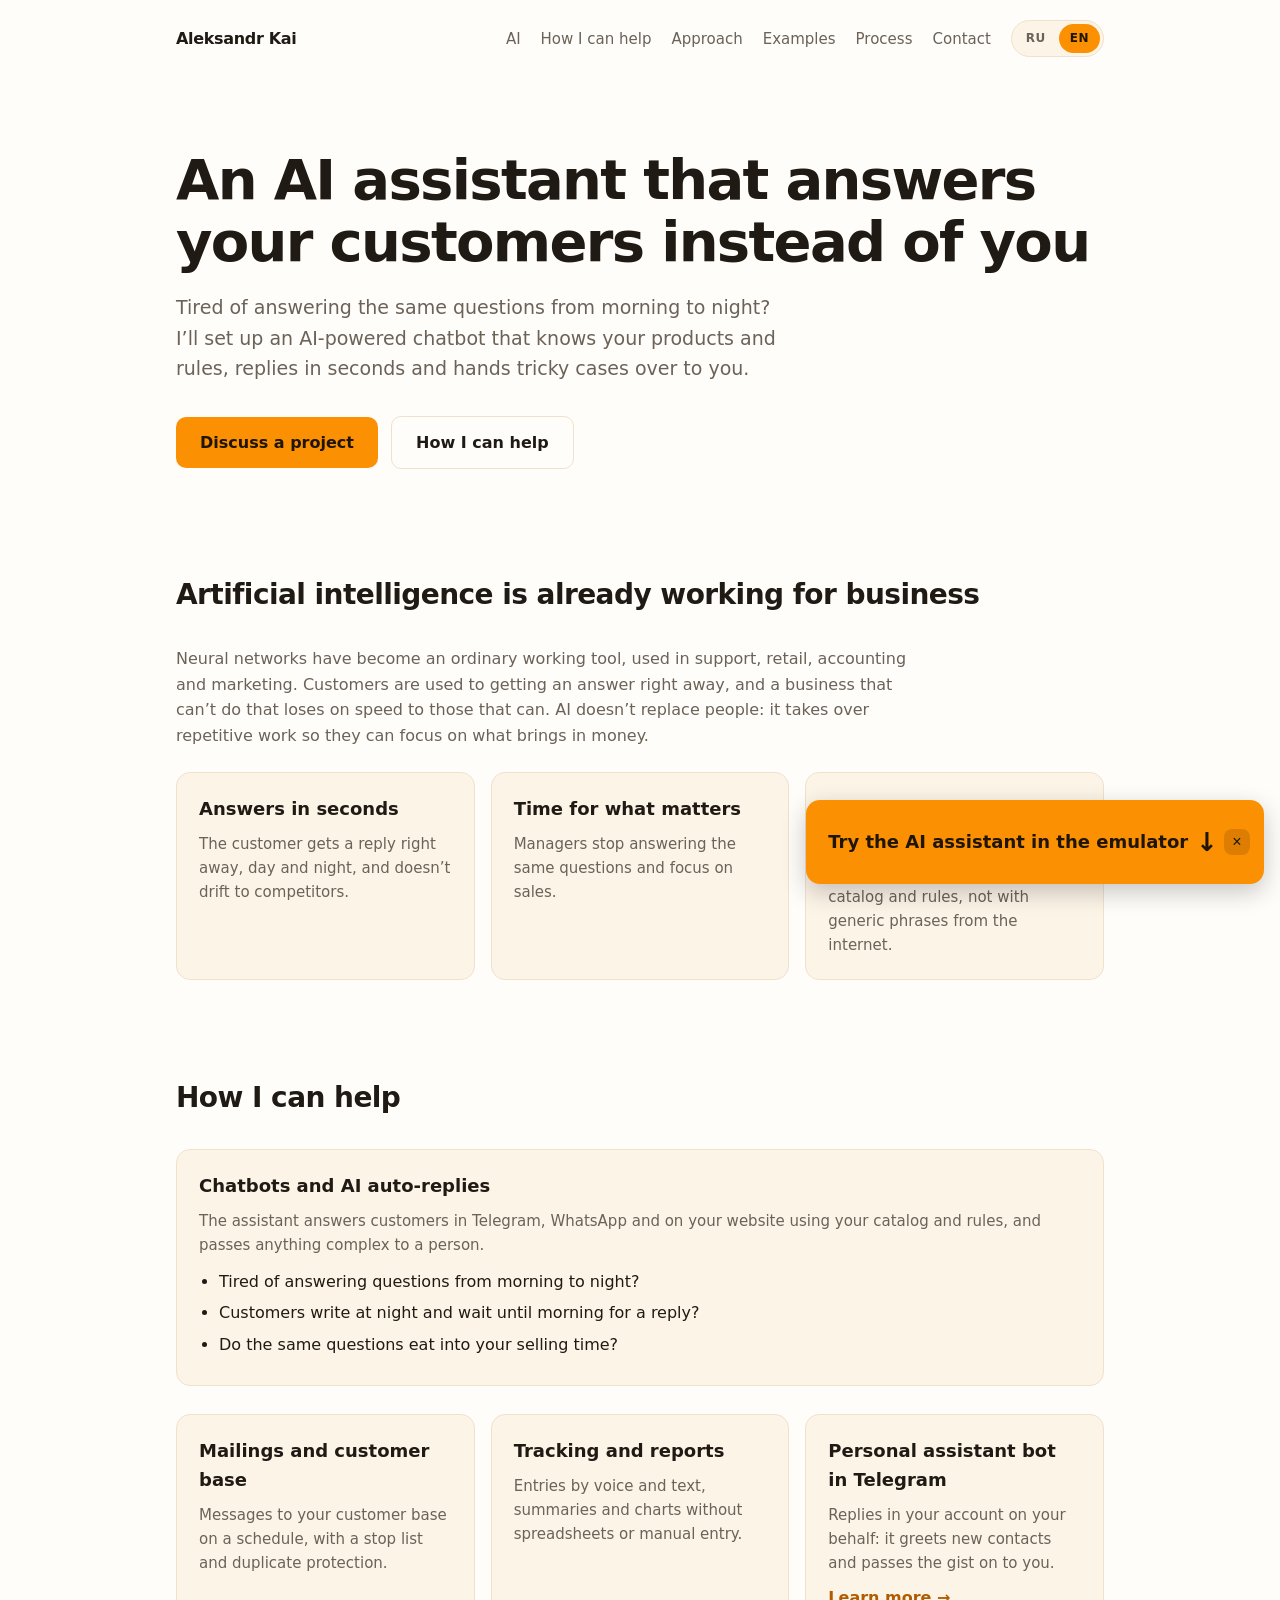
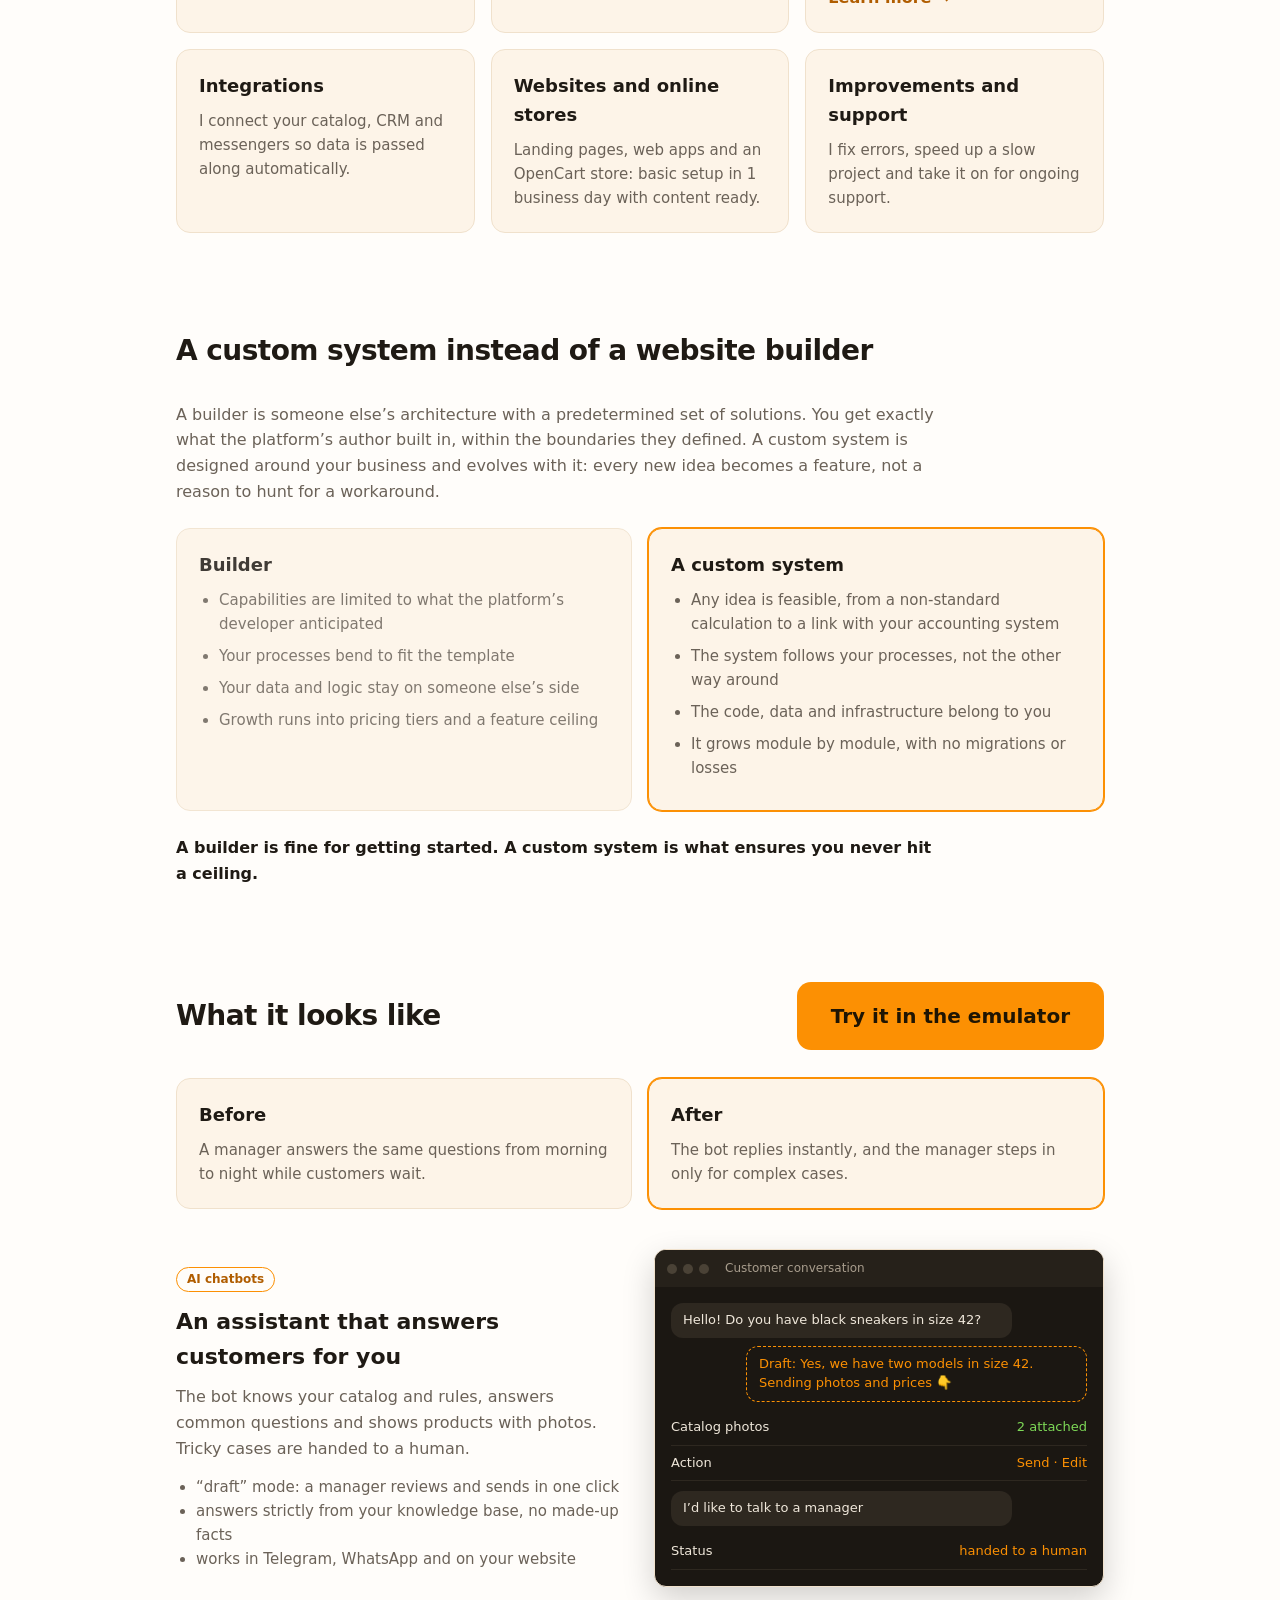
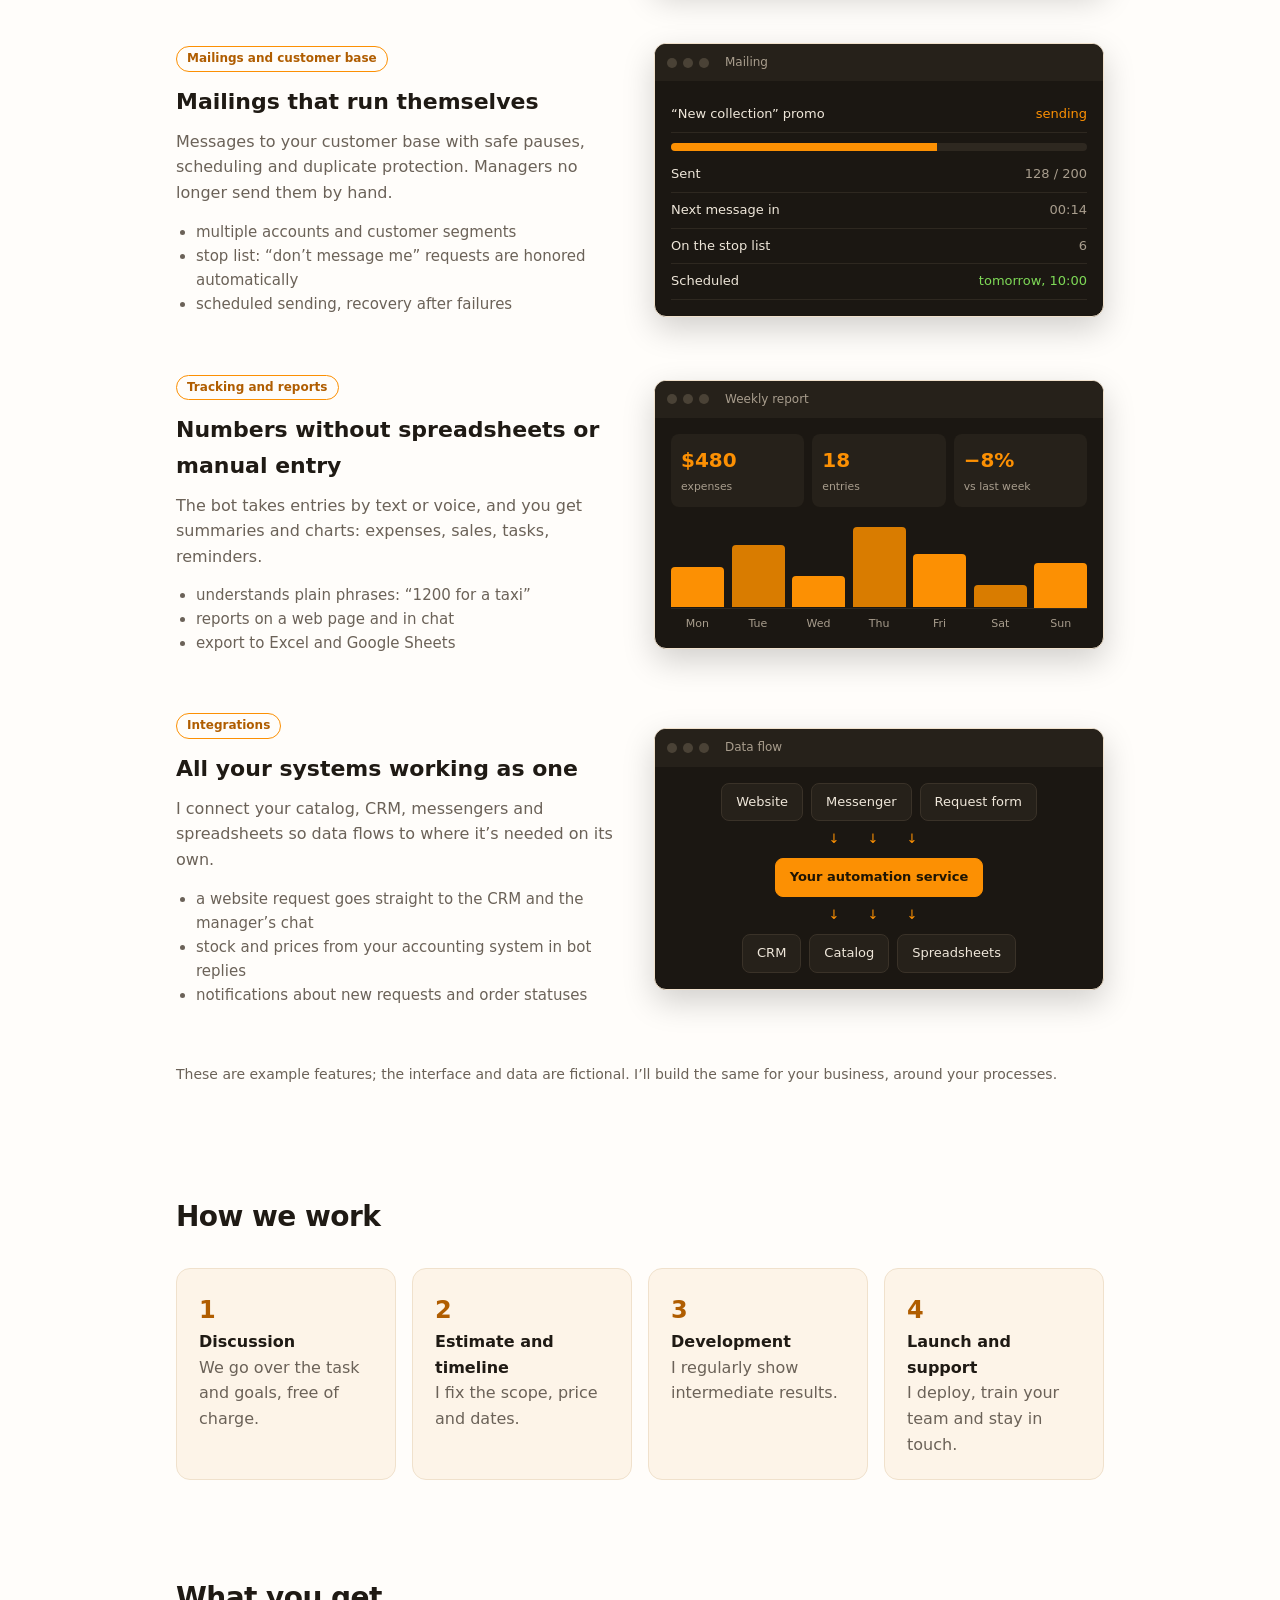
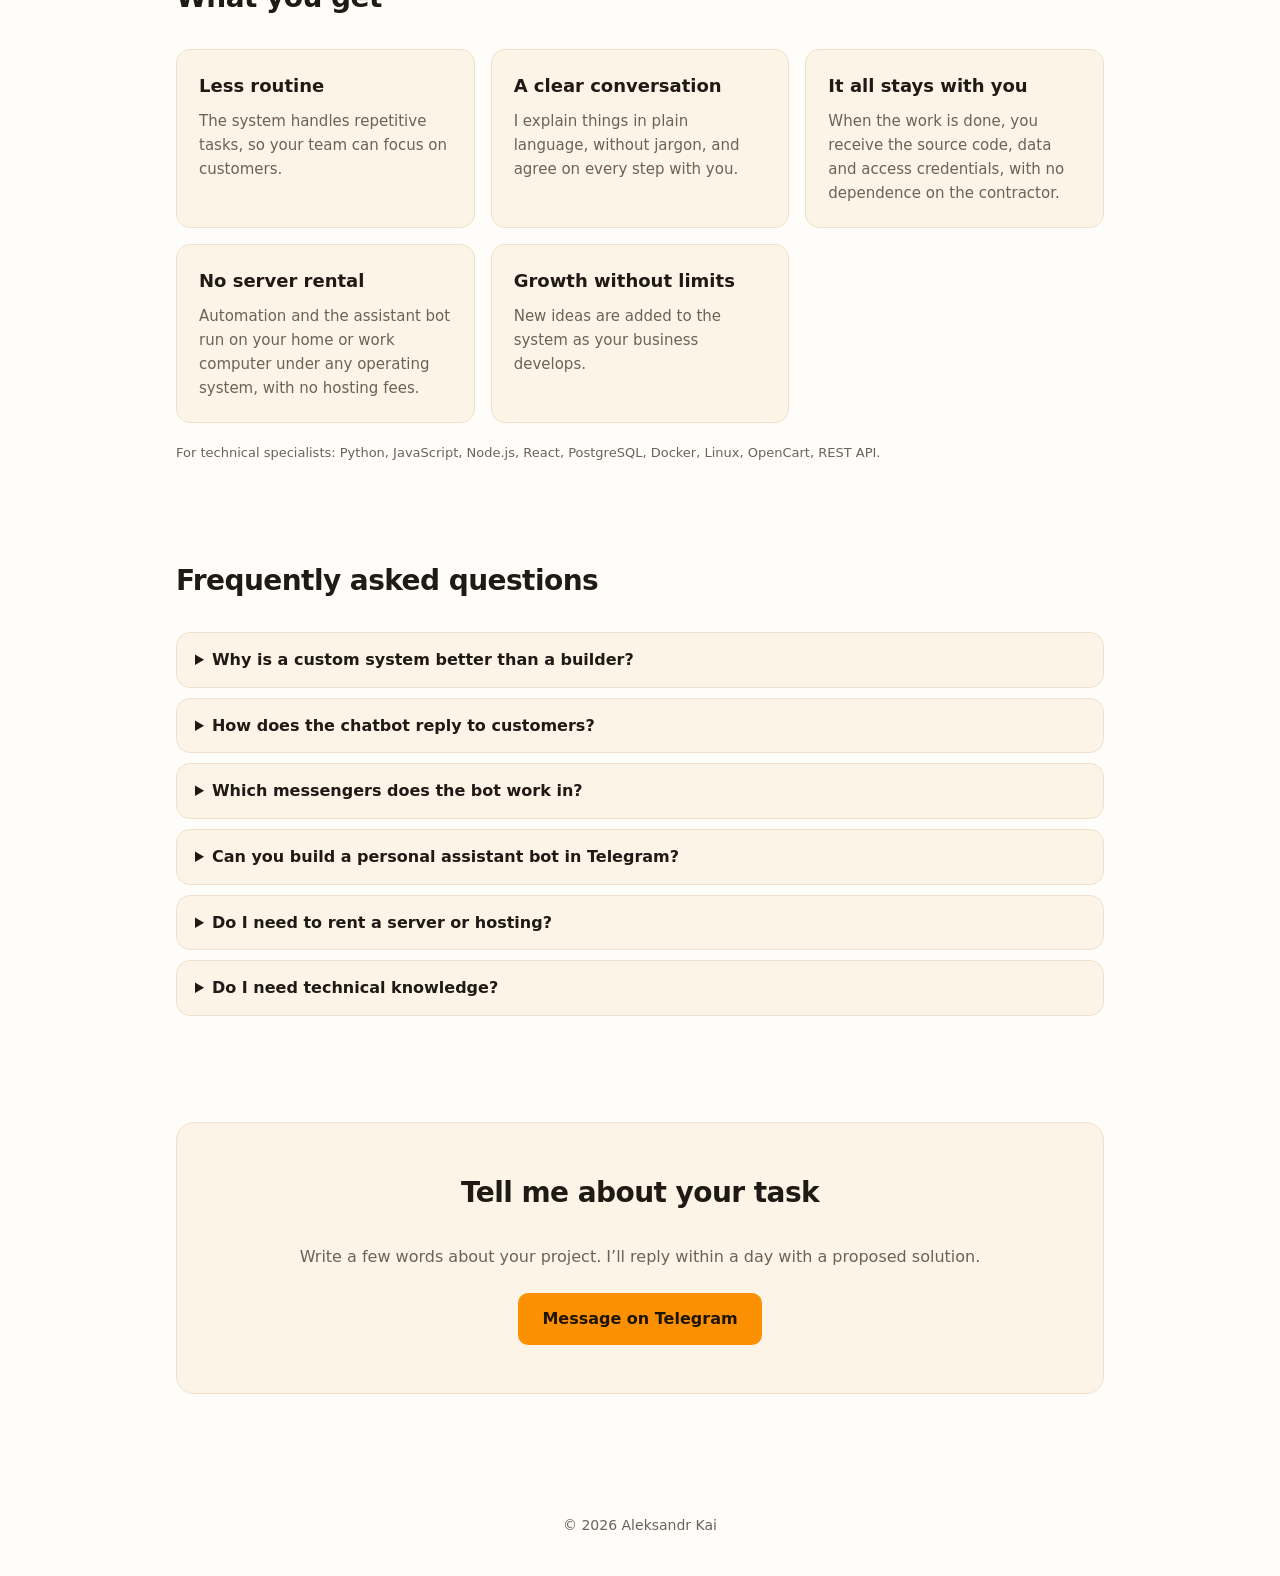
==== commit 485b1ed5: "Larger emulator button with pulse waves Co-Authored-By: Claude Sonnet 5.5 <noreply@anthropic.com>" ====
--- a/index.html
+++ b/index.html
@@ -128,6 +128,12 @@
 .faq details{background:var(--card);border:1px solid var(--line);border-radius:14px;padding:14px 18px;margin-bottom:10px}
 .faq summary{cursor:pointer;font-weight:600}
 .faq details p{color:var(--muted);margin:10px 0 0}
+.btn.try{position:relative;padding:18px 34px;font-size:20px;border-radius:14px}
+.btn.try::before,.btn.try::after{content:"";position:absolute;inset:0;border-radius:inherit;pointer-events:none;animation:wave 3.2s ease-out infinite}
+.btn.try::after{animation-delay:.5s}
+@keyframes wave{0%{box-shadow:0 0 0 0 rgba(252,144,3,.6)}55%,100%{box-shadow:0 0 0 22px rgba(252,144,3,0)}}
+@media(prefers-reduced-motion:reduce){.btn.try::before,.btn.try::after{animation:none}}
+@media(max-width:520px){.btn.try{padding:16px 26px;font-size:18px}}
 @media(max-width:520px){.fly{right:12px;bottom:12px;font-size:15px;max-width:calc(100vw - 24px)}}
 @media(max-width:520px){.lang-switch{margin-left:0}}
 @media(max-width:520px){nav{display:none}.btn.ghost{margin:10px 0 0}}
@@ -206,7 +212,7 @@
   </section>
 
   <section id="portfolio">
-    <div class="h2row"><h2>Как это выглядит</h2><a class="btn sm" href="demo/" target="_blank" rel="noopener">Попробовать на эмуляторе</a></div>
+    <div class="h2row"><h2>Как это выглядит</h2><a class="btn try" href="demo/" target="_blank" rel="noopener">Попробовать на эмуляторе</a></div>
     <div class="ba">
       <div class="card"><h3>Было</h3><p>Менеджер с утра до вечера отвечает на одни и те же вопросы, а клиенты ждут.</p></div>
       <div class="card own"><h3>Стало</h3><p>Бот отвечает сразу, а менеджер подключается только к сложным случаям.</p></div>
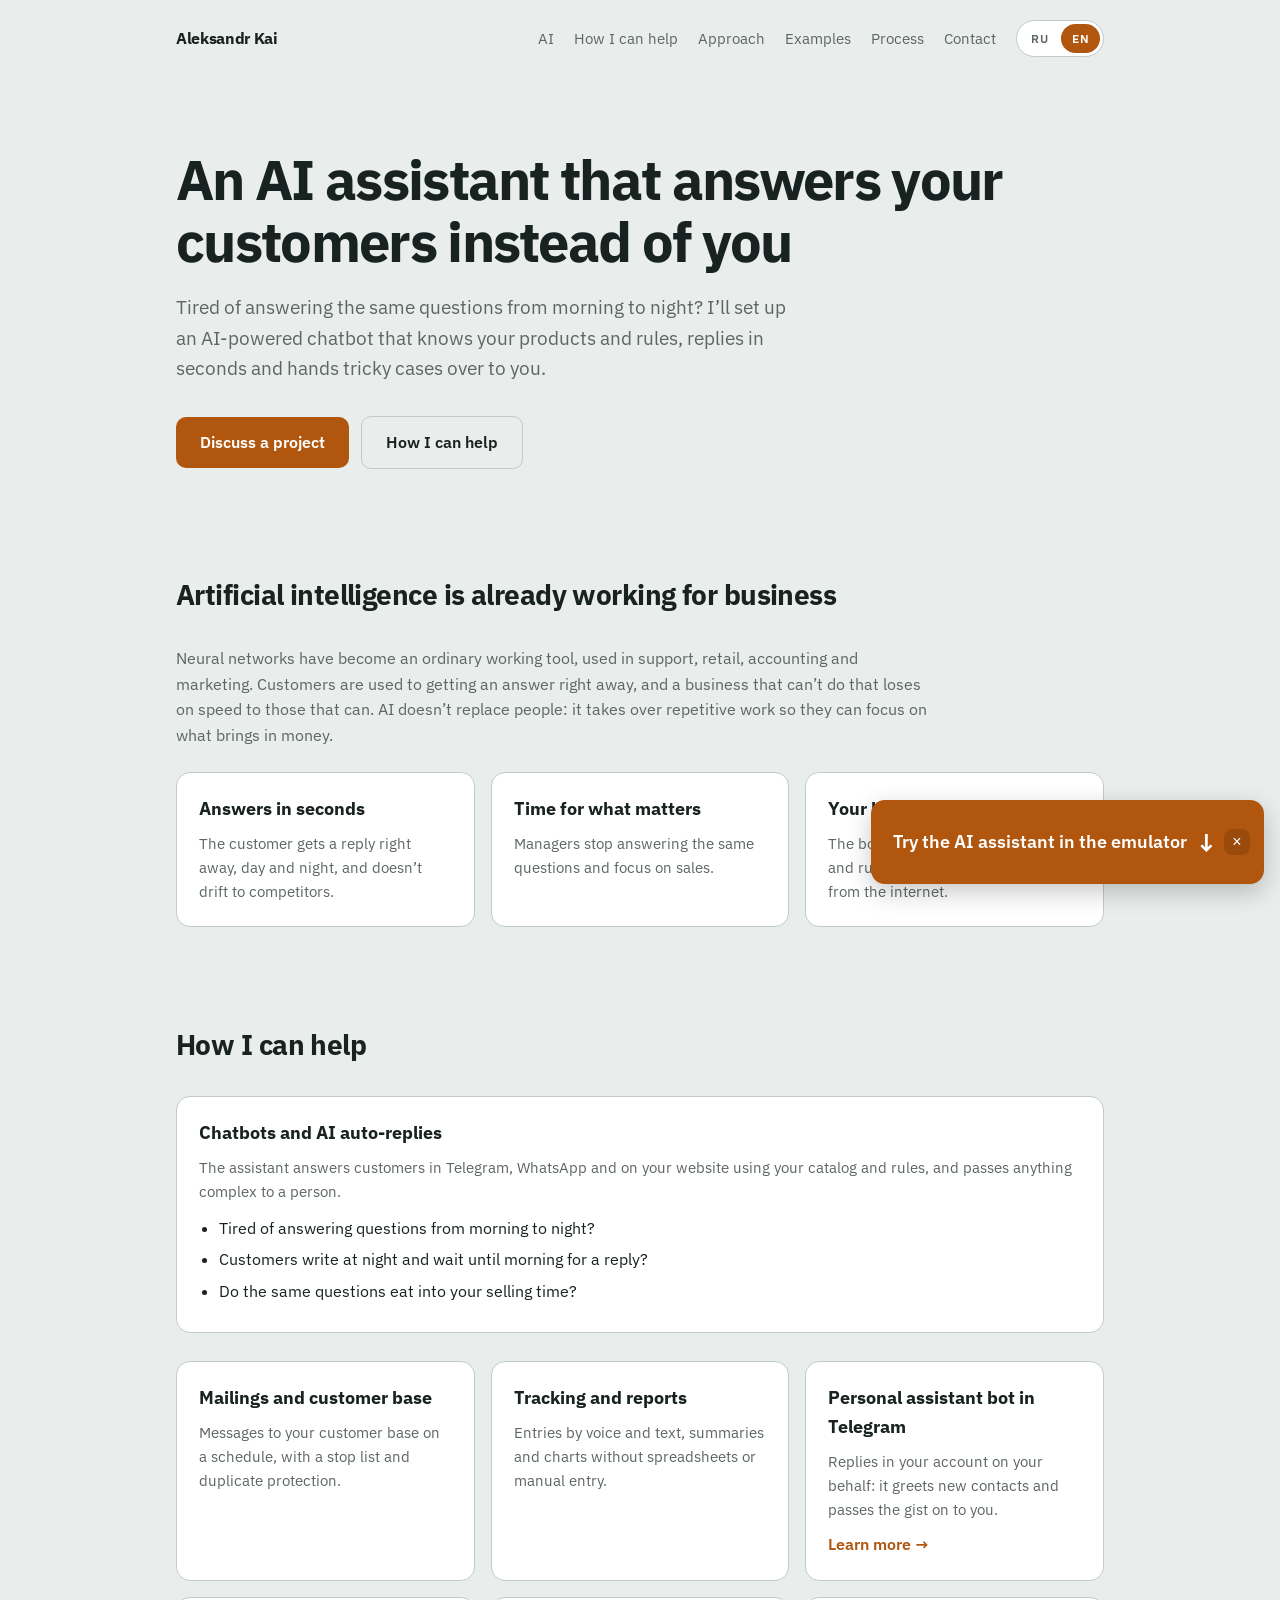
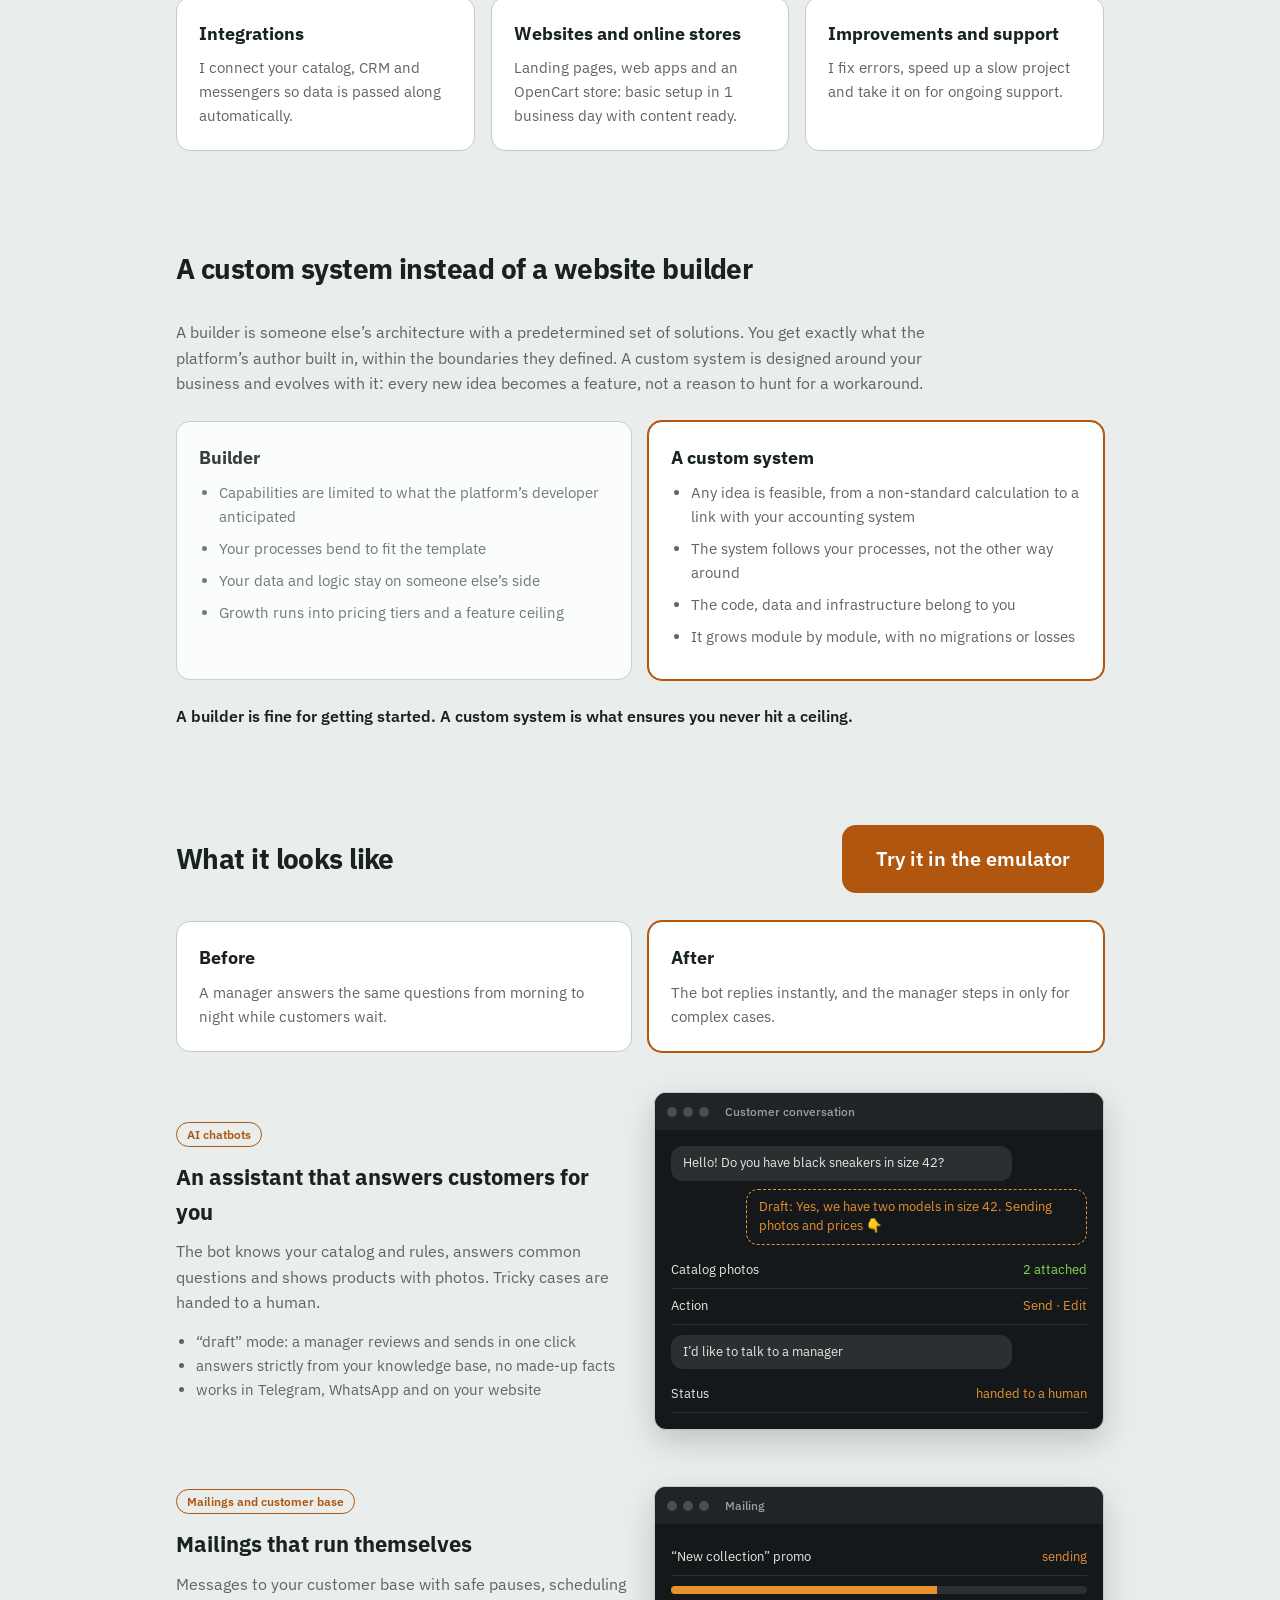
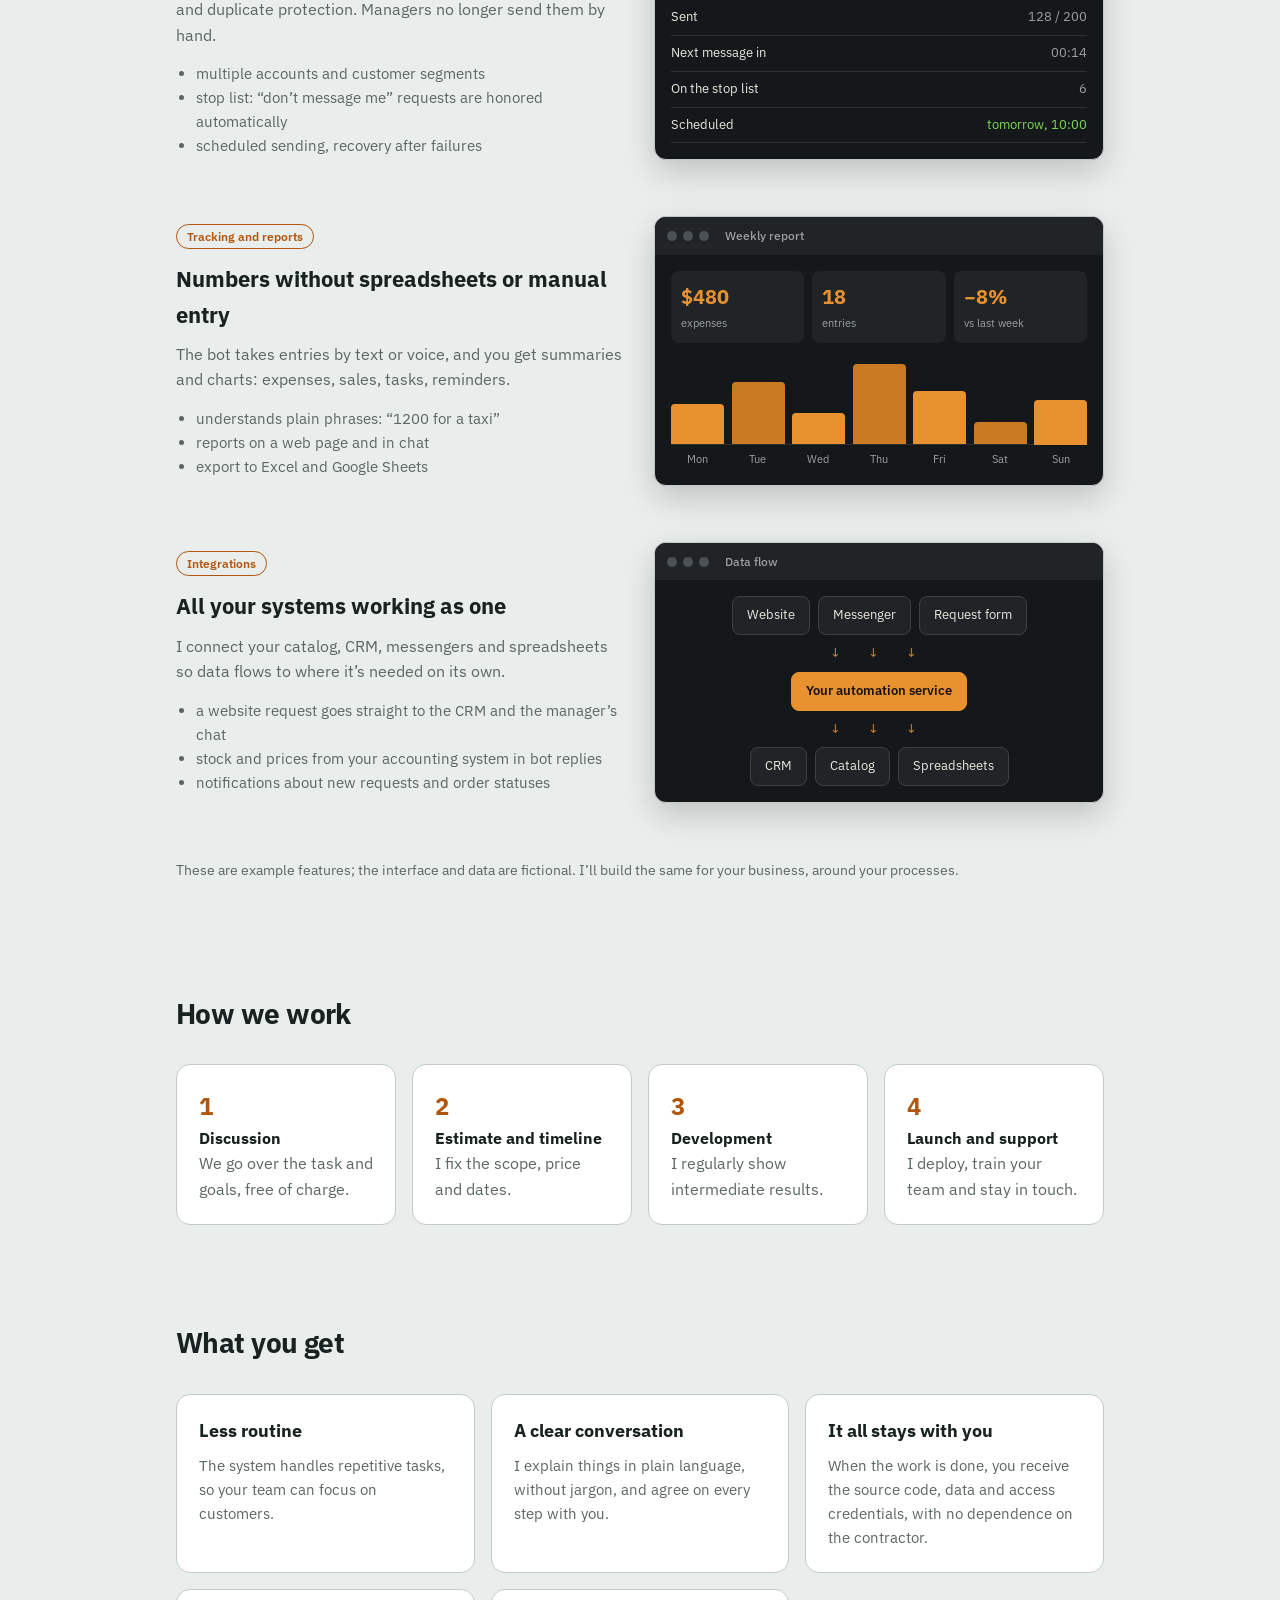
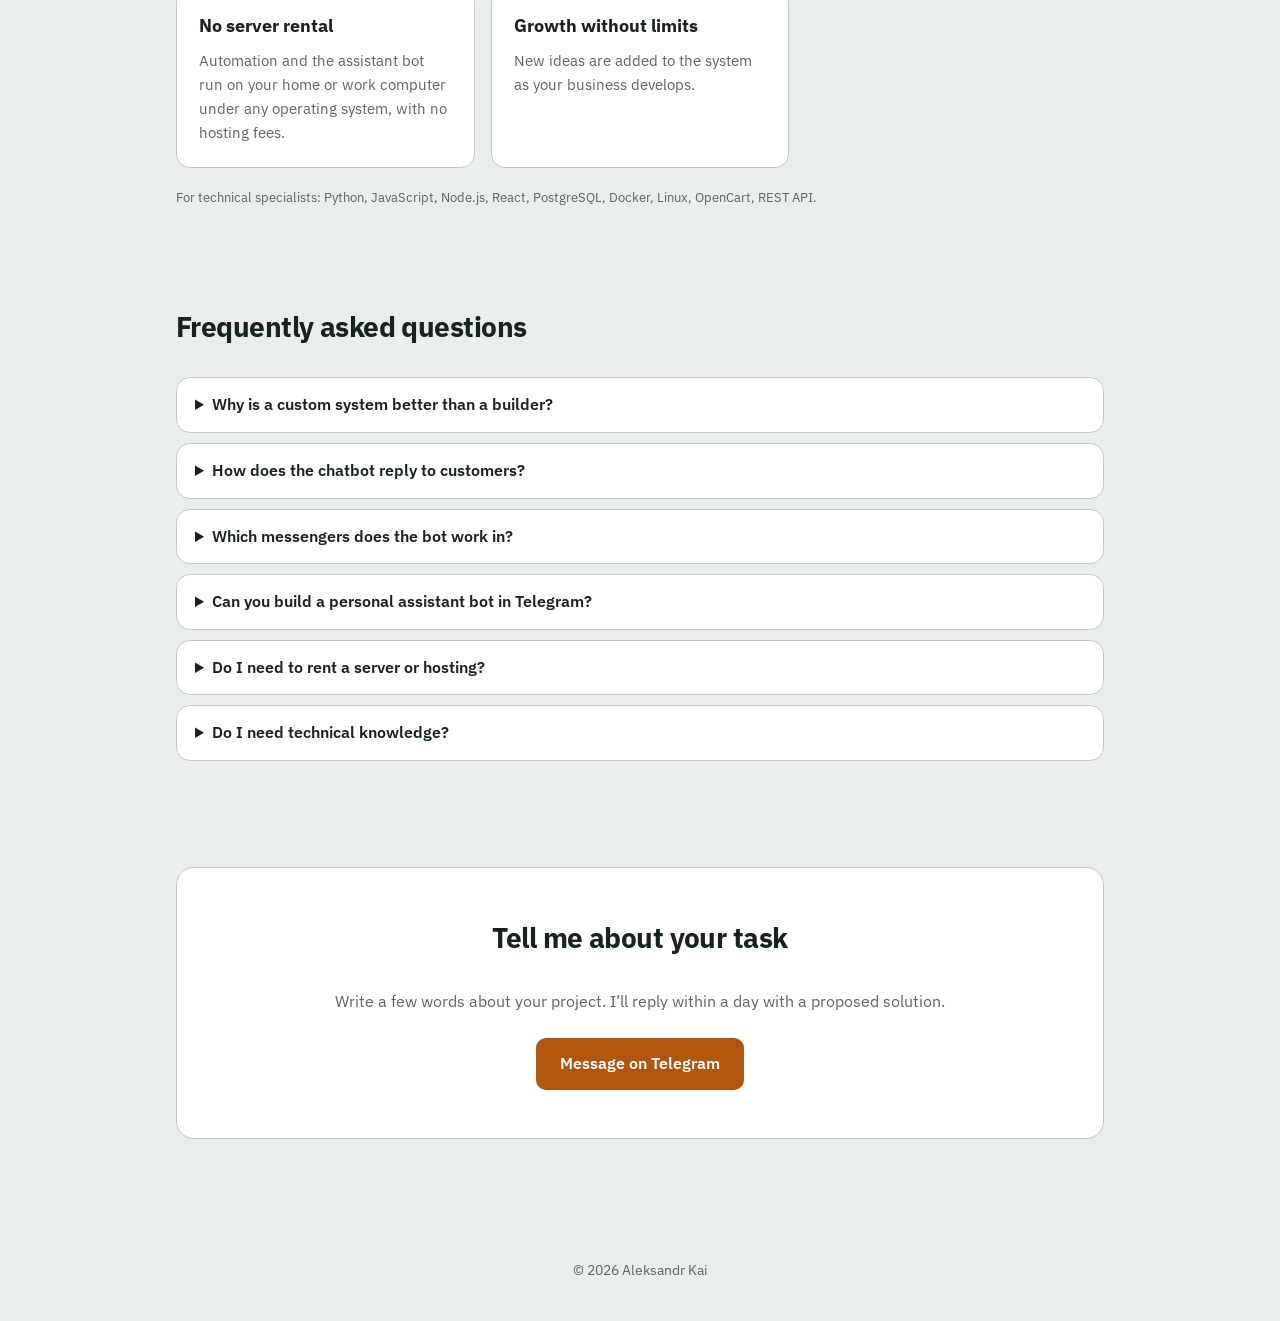
==== commit 042c313c: "Apply photosim palette and IBM Plex Sans; rebuild demo with updated emulator Co-Authored-By: Claude " ====
--- a/index.html
+++ b/index.html
@@ -11,7 +11,7 @@
 <link rel="alternate" hreflang="x-default" href="https://aleksandr-kai.github.io/">
 <meta name="robots" content="index,follow,max-snippet:-1,max-image-preview:large">
 <meta name="author" content="Александр Кай">
-<meta name="theme-color" content="#fc9003">
+<meta name="theme-color" content="#e8912f">
 <meta name="geo.region" content="KG-GB">
 <meta property="og:type" content="website">
 <meta property="og:site_name" content="Александр Кай">
@@ -24,11 +24,13 @@
 <link rel="icon" href="data:image/svg+xml,%3Csvg xmlns='http://www.w3.org/2000/svg' viewBox='0 0 32 32'%3E%3Crect width='32' height='32' rx='8' fill='%23fc9003'/%3E%3Cpath d='M12 10l-6 6 6 6M20 10l6 6-6 6' stroke='%231f1503' stroke-width='3' fill='none' stroke-linecap='round' stroke-linejoin='round'/%3E%3C/svg%3E">
 <script type="application/ld+json">{"@context": "https://schema.org", "@type": "ProfessionalService", "name": "Александр Кай — чат-боты и автоматизация", "url": "https://aleksandr-kai.github.io/", "description": "Чат-боты с искусственным интеллектом, которые отвечают клиентам вместо вас в Telegram, WhatsApp и на сайте. Плюс рассылки, учёт, интеграции и интернет-магазины. Своя система вместо конструктора.", "founder": {"@type": "Person", "name": "Александр Кай", "alternateName": "Aleksandr Kai", "url": "https://aleksandr-kai.github.io/", "sameAs": ["https://t.me/aleksandr_kai"]}, "address": {"@type": "PostalAddress", "addressLocality": "Бишкек", "addressCountry": "KG"}, "areaServed": [{"@type": "City", "name": "Бишкек"}, {"@type": "Country", "name": "Кыргызстан"}], "availableLanguage": ["ru", "en"], "priceRange": "$$", "knowsAbout": ["чат-боты", "ИИ-ассистенты", "автоответы", "автоматизация бизнеса", "Telegram-боты", "интеграции с CRM", "разработка сайтов", "бот-секретарь для Telegram"], "makesOffer": [{"@type": "Offer", "itemOffered": {"@type": "Service", "name": "Чат-боты и ИИ-автоответы"}}, {"@type": "Offer", "itemOffered": {"@type": "Service", "name": "Личный бот-секретарь в Telegram", "url": "https://aleksandr-kai.github.io/telegram-sekretar/"}}, {"@type": "Offer", "itemOffered": {"@type": "Service", "name": "Рассылки и работа с клиентской базой"}}, {"@type": "Offer", "itemOffered": {"@type": "Service", "name": "Учёт и отчёты"}}, {"@type": "Offer", "itemOffered": {"@type": "Service", "name": "Интеграции с CRM и API"}}, {"@type": "Offer", "itemOffered": {"@type": "Service", "name": "Сайты и интернет-магазины на OpenCart"}}, {"@type": "Offer", "itemOffered": {"@type": "Service", "name": "Доработка и поддержка"}}]}</script>
 <script type="application/ld+json">{"@context": "https://schema.org", "@type": "FAQPage", "mainEntity": [{"@type": "Question", "name": "Чем собственная система лучше конструктора?", "acceptedAnswer": {"@type": "Answer", "text": "Конструктор ограничен тем, что заложил автор платформы. Собственная система строится под ваши процессы, а любая новая идея становится функцией. Код, данные и доступы остаются у вас."}}, {"@type": "Question", "name": "Как чат-бот отвечает клиентам?", "acceptedAnswer": {"@type": "Answer", "text": "Он отвечает по вашему каталогу и справке, а не общими фразами из интернета. Если данных не хватает или клиент просит человека, бот передаёт диалог менеджеру."}}, {"@type": "Question", "name": "В каких мессенджерах работает бот?", "acceptedAnswer": {"@type": "Answer", "text": "В Telegram, WhatsApp и на сайте. Несколько каналов можно подключить к одной системе."}}, {"@type": "Question", "name": "Можно ли сделать личного бота-секретаря в Telegram?", "acceptedAnswer": {"@type": "Answer", "text": "Да. Такой бот работает в вашем личном аккаунте от вашего имени и, например, отвечает незнакомым людям."}}, {"@type": "Question", "name": "Нужно ли арендовать сервер или хостинг?", "acceptedAnswer": {"@type": "Answer", "text": "Нет. ИИ-автоматизация и бот-секретарь могут работать на вашем домашнем или рабочем компьютере: на Windows, macOS или Linux. Учтите, что бот отвечает, пока компьютер включён. Если нужна работа круглосуточно, развернём систему на сервере."}}, {"@type": "Question", "name": "Нужны ли технические знания?", "acceptedAnswer": {"@type": "Answer", "text": "Нет. Объясняю простым языком, настраиваю всё сам и передаю вам готовую работающую систему."}}]}</script>
+<link rel="preconnect" href="https://fonts.googleapis.com">
+<link rel="stylesheet" href="https://fonts.googleapis.com/css2?family=IBM+Plex+Sans:wght@400;500;600;700&display=swap">
 <style>
-:root{--bg:#fffdfa;--fg:#1f1a14;--muted:#6b6258;--card:#fdf4e8;--line:#f0e1cc;--accent:#fc9003;--accent-fg:#1f1503;--accent-text:#b05d00}
-@media (prefers-color-scheme:dark){:root{--bg:#14110d;--fg:#f3ede4;--muted:#a89d8d;--card:#1e1912;--line:#322a1e;--accent:#fc9003;--accent-fg:#1f1503;--accent-text:#fc9003}}
+:root{--bg:#e9edec;--fg:#182220;--muted:#5c6663;--card:#ffffff;--line:#c3cbc8;--accent:#b0560e;--accent-fg:#ffffff;--accent-text:#b0560e}
+@media (prefers-color-scheme:dark){:root{--bg:#15181a;--fg:#eae7e0;--muted:#9ba09f;--card:#202426;--line:#3c4144;--accent:#e8912f;--accent-fg:#1a1204;--accent-text:#e8912f}}
 *{box-sizing:border-box}
-body{margin:0;font:16px/1.6 system-ui,-apple-system,"Segoe UI",Roboto,sans-serif;background:var(--bg);color:var(--fg)}
+body{margin:0;font:16px/1.6 "IBM Plex Sans",system-ui,-apple-system,"Segoe UI",Roboto,sans-serif;background:var(--bg);color:var(--fg)}
 .wrap{max-width:960px;margin:0 auto;padding:0 16px}
 header{padding:20px 0;display:flex;justify-content:space-between;align-items:center}
 .logo{font-weight:700;letter-spacing:-.02em}
@@ -60,32 +62,32 @@
 .case p{color:var(--muted);margin:0 0 14px}
 .case ul{margin:0;padding-left:20px;color:var(--muted);font-size:15px}
 .badge{display:inline-block;font-size:12px;font-weight:600;color:var(--accent-text);border:1px solid var(--accent);border-radius:999px;padding:2px 10px;margin-bottom:12px}
-.shot{background:#1b1712;border:1px solid var(--line);border-radius:12px;overflow:hidden;box-shadow:0 12px 32px rgba(0,0,0,.18);font-size:13px;color:#efe7da}
-.bar{background:#26211a;padding:9px 12px;display:flex;gap:6px;align-items:center}
-.bar i{width:10px;height:10px;border-radius:50%;background:#4a4236}
-.bar b{margin-left:10px;font-weight:500;color:#a89d8d;font-size:12px}
+.shot{background:#15181a;border:1px solid var(--line);border-radius:12px;overflow:hidden;box-shadow:0 12px 32px rgba(0,0,0,.18);font-size:13px;color:#eae7e0}
+.bar{background:#202426;padding:9px 12px;display:flex;gap:6px;align-items:center}
+.bar i{width:10px;height:10px;border-radius:50%;background:#4a5053}
+.bar b{margin-left:10px;font-weight:500;color:#9ba09f;font-size:12px}
 .body{padding:16px}
-.row{display:flex;justify-content:space-between;gap:10px;padding:7px 0;border-bottom:1px solid #2e2820}
-.row span:last-child{color:#a89d8d}
-.pb{height:8px;background:#2e2820;border-radius:6px;margin:10px 0 6px;overflow:hidden}
-.pb div{height:100%;width:64%;background:#fc9003}
-.ok{color:#7ed957!important}.warn{color:#fc9003!important}
+.row{display:flex;justify-content:space-between;gap:10px;padding:7px 0;border-bottom:1px solid #2a2f31}
+.row span:last-child{color:#9ba09f}
+.pb{height:8px;background:#2a2f31;border-radius:6px;margin:10px 0 6px;overflow:hidden}
+.pb div{height:100%;width:64%;background:#e8912f}
+.ok{color:#7ed957!important}.warn{color:#e8912f!important}
 .msg{max-width:82%;padding:8px 12px;border-radius:12px;margin:0 0 8px;line-height:1.45}
-.msg.in{background:#2e2820}
-.msg.out{background:#fc9003;color:#1f1503;margin-left:auto}
-.msg.draft{background:none;border:1px dashed #fc9003;color:#fc9003;margin-left:auto}
+.msg.in{background:#2a2f31}
+.msg.out{background:#e8912f;color:#1a1204;margin-left:auto}
+.msg.draft{background:none;border:1px dashed #e8912f;color:#e8912f;margin-left:auto}
 .kpis{display:grid;grid-template-columns:repeat(3,1fr);gap:8px;margin-bottom:12px}
-.kpis div{background:#26211a;border-radius:8px;padding:10px}
-.kpis strong{display:block;font-size:20px;color:#fc9003}
-.kpis small{color:#a89d8d}
-.chart{display:flex;gap:8px;align-items:flex-end;height:90px;border-bottom:1px solid #2e2820}
-.chart span{flex:1;height:var(--h);background:#fc9003;border-radius:4px 4px 0 0;transform-origin:bottom;animation:grow .9s ease both}
-.chart span:nth-child(even){background:#d97c00}
-.days{display:flex;gap:8px;margin-top:6px;color:#a89d8d;font-size:11px}.days span{flex:1;text-align:center}
+.kpis div{background:#202426;border-radius:8px;padding:10px}
+.kpis strong{display:block;font-size:20px;color:#e8912f}
+.kpis small{color:#9ba09f}
+.chart{display:flex;gap:8px;align-items:flex-end;height:90px;border-bottom:1px solid #2a2f31}
+.chart span{flex:1;height:var(--h);background:#e8912f;border-radius:4px 4px 0 0;transform-origin:bottom;animation:grow .9s ease both}
+.chart span:nth-child(even){background:#c97a22}
+.days{display:flex;gap:8px;margin-top:6px;color:#9ba09f;font-size:11px}.days span{flex:1;text-align:center}
 .flow{display:flex;flex-wrap:wrap;gap:8px;justify-content:center}
-.node{background:#26211a;border:1px solid #3a3228;border-radius:8px;padding:8px 14px}
-.node.hub{background:#fc9003;color:#1f1503;font-weight:600;border-color:#fc9003}
-.arrows{width:100%;text-align:center;color:#fc9003;letter-spacing:12px}
+.node{background:#202426;border:1px solid #3c4144;border-radius:8px;padding:8px 14px}
+.node.hub{background:#e8912f;color:#1a1204;font-weight:600;border-color:#e8912f}
+.arrows{width:100%;text-align:center;color:#e8912f;letter-spacing:12px}
 .pb div{animation:fill 3s ease-in-out infinite alternate}
 @keyframes grow{from{transform:scaleY(0)}}
 @keyframes fill{from{width:20%}to{width:64%}}
@@ -131,7 +133,7 @@
 .btn.try{position:relative;padding:18px 34px;font-size:20px;border-radius:14px}
 .btn.try::before,.btn.try::after{content:"";position:absolute;inset:0;border-radius:inherit;pointer-events:none;animation:wave 3.2s ease-out infinite}
 .btn.try::after{animation-delay:.5s}
-@keyframes wave{0%{box-shadow:0 0 0 0 rgba(252,144,3,.6)}55%,100%{box-shadow:0 0 0 22px rgba(252,144,3,0)}}
+@keyframes wave{0%{box-shadow:0 0 0 0 rgba(232,145,47,.6)}55%,100%{box-shadow:0 0 0 22px rgba(232,145,47,0)}}
 @media(prefers-reduced-motion:reduce){.btn.try::before,.btn.try::after{animation:none}}
 @media(max-width:520px){.btn.try{padding:16px 26px;font-size:18px}}
 @media(max-width:520px){.fly{right:12px;bottom:12px;font-size:15px;max-width:calc(100vw - 24px)}}
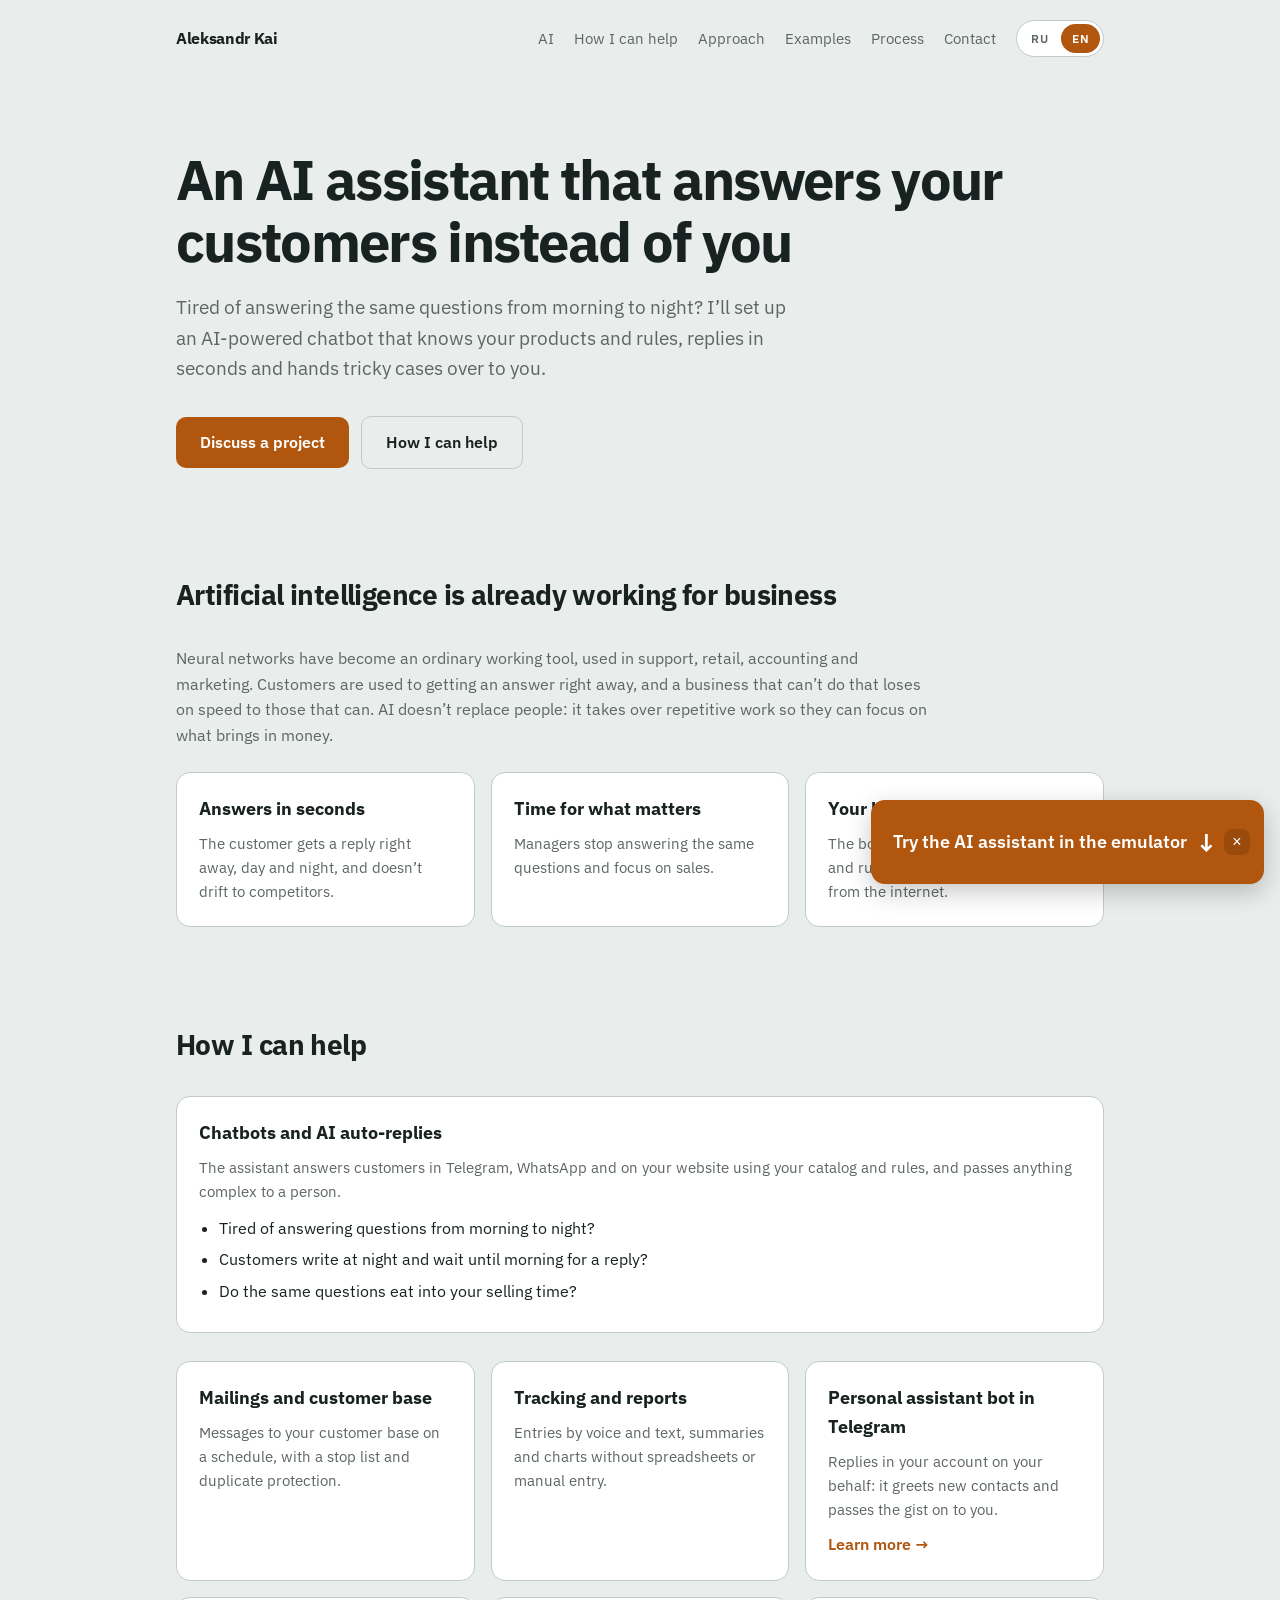
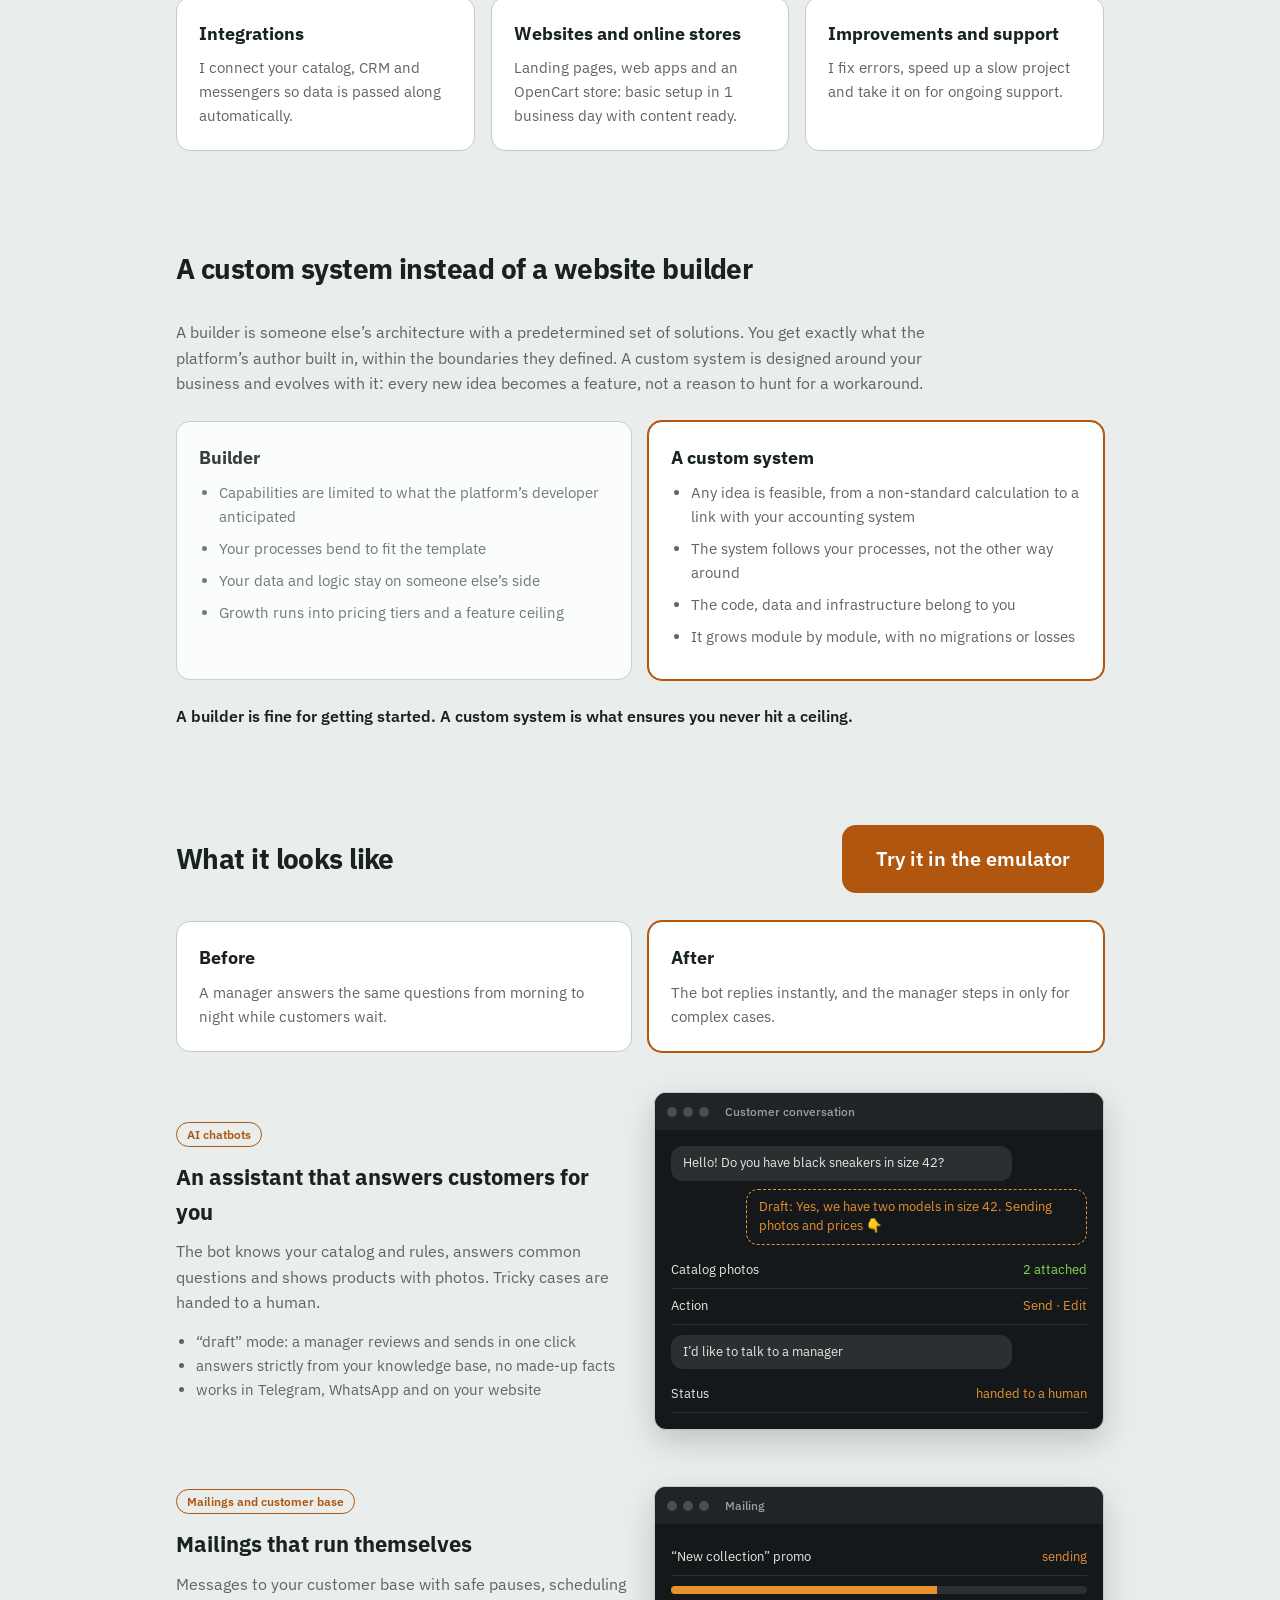
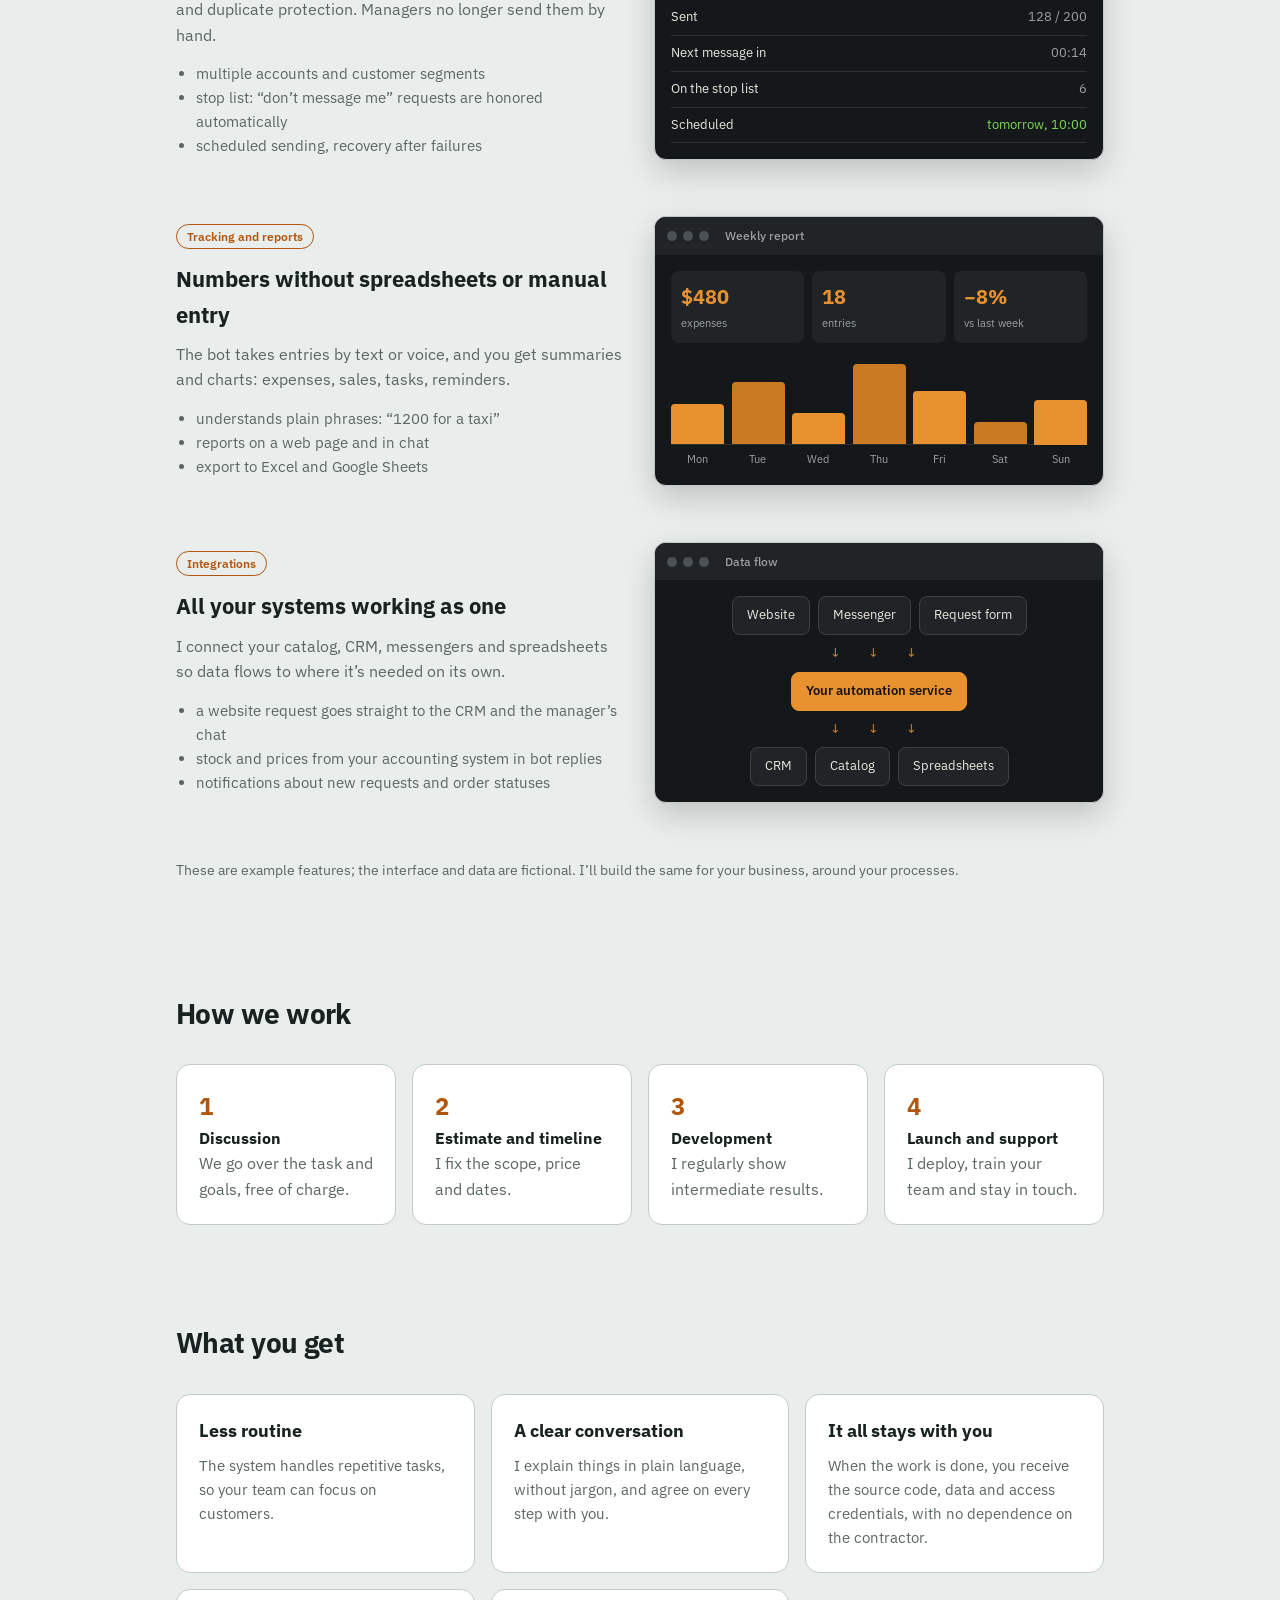
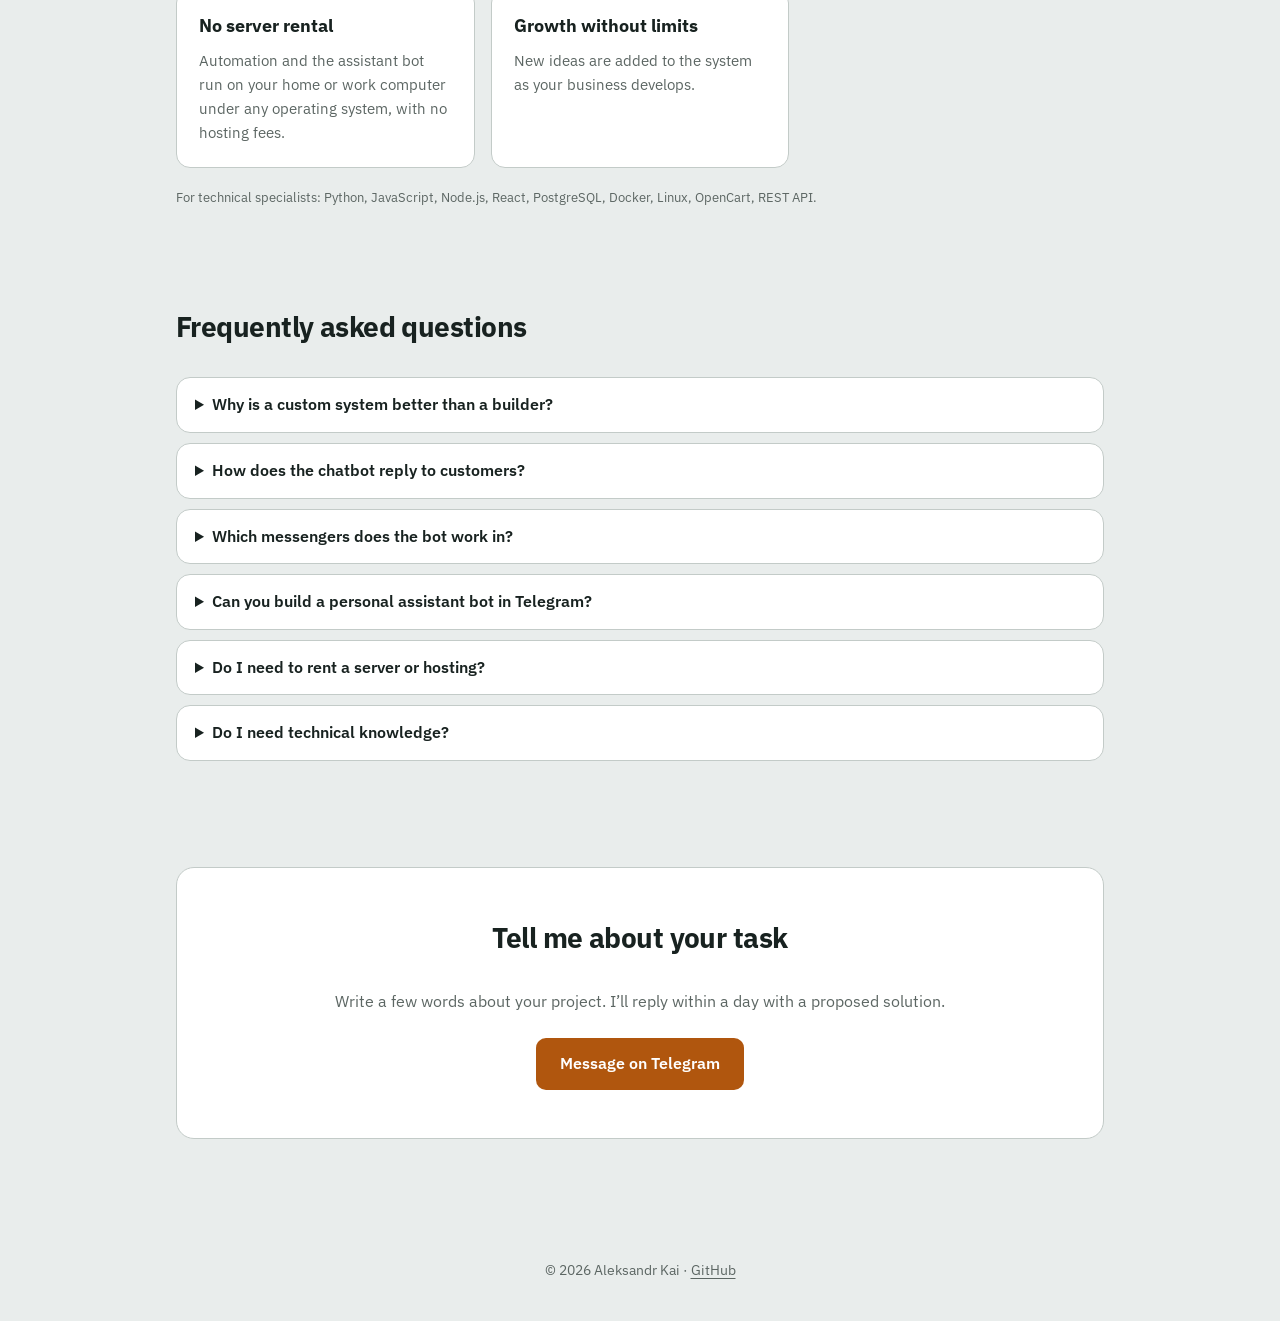
==== commit 30ff0b3e: "Add GitHub link to footer and structured data Co-Authored-By: Claude Sonnet 5.5 <noreply@anthropic.c" ====
--- a/index.html
+++ b/index.html
@@ -22,7 +22,7 @@
 <meta property="og:description" content="Чат-боты с искусственным интеллектом, которые отвечают клиентам вместо вас в Telegram, WhatsApp и на сайте. Плюс рассылки, учёт, интеграции и интернет-магазины. Своя система вместо конструктора.">
 <meta name="twitter:card" content="summary">
 <link rel="icon" href="data:image/svg+xml,%3Csvg xmlns='http://www.w3.org/2000/svg' viewBox='0 0 32 32'%3E%3Crect width='32' height='32' rx='8' fill='%23fc9003'/%3E%3Cpath d='M12 10l-6 6 6 6M20 10l6 6-6 6' stroke='%231f1503' stroke-width='3' fill='none' stroke-linecap='round' stroke-linejoin='round'/%3E%3C/svg%3E">
-<script type="application/ld+json">{"@context": "https://schema.org", "@type": "ProfessionalService", "name": "Александр Кай — чат-боты и автоматизация", "url": "https://aleksandr-kai.github.io/", "description": "Чат-боты с искусственным интеллектом, которые отвечают клиентам вместо вас в Telegram, WhatsApp и на сайте. Плюс рассылки, учёт, интеграции и интернет-магазины. Своя система вместо конструктора.", "founder": {"@type": "Person", "name": "Александр Кай", "alternateName": "Aleksandr Kai", "url": "https://aleksandr-kai.github.io/", "sameAs": ["https://t.me/aleksandr_kai"]}, "address": {"@type": "PostalAddress", "addressLocality": "Бишкек", "addressCountry": "KG"}, "areaServed": [{"@type": "City", "name": "Бишкек"}, {"@type": "Country", "name": "Кыргызстан"}], "availableLanguage": ["ru", "en"], "priceRange": "$$", "knowsAbout": ["чат-боты", "ИИ-ассистенты", "автоответы", "автоматизация бизнеса", "Telegram-боты", "интеграции с CRM", "разработка сайтов", "бот-секретарь для Telegram"], "makesOffer": [{"@type": "Offer", "itemOffered": {"@type": "Service", "name": "Чат-боты и ИИ-автоответы"}}, {"@type": "Offer", "itemOffered": {"@type": "Service", "name": "Личный бот-секретарь в Telegram", "url": "https://aleksandr-kai.github.io/telegram-sekretar/"}}, {"@type": "Offer", "itemOffered": {"@type": "Service", "name": "Рассылки и работа с клиентской базой"}}, {"@type": "Offer", "itemOffered": {"@type": "Service", "name": "Учёт и отчёты"}}, {"@type": "Offer", "itemOffered": {"@type": "Service", "name": "Интеграции с CRM и API"}}, {"@type": "Offer", "itemOffered": {"@type": "Service", "name": "Сайты и интернет-магазины на OpenCart"}}, {"@type": "Offer", "itemOffered": {"@type": "Service", "name": "Доработка и поддержка"}}]}</script>
+<script type="application/ld+json">{"@context": "https://schema.org", "@type": "ProfessionalService", "name": "Александр Кай — чат-боты и автоматизация", "url": "https://aleksandr-kai.github.io/", "description": "Чат-боты с искусственным интеллектом, которые отвечают клиентам вместо вас в Telegram, WhatsApp и на сайте. Плюс рассылки, учёт, интеграции и интернет-магазины. Своя система вместо конструктора.", "founder": {"@type": "Person", "name": "Александр Кай", "alternateName": "Aleksandr Kai", "url": "https://aleksandr-kai.github.io/", "sameAs": ["https://t.me/aleksandr_kai", "https://github.com/Aleksandr-Kai"]}, "address": {"@type": "PostalAddress", "addressLocality": "Бишкек", "addressCountry": "KG"}, "areaServed": [{"@type": "City", "name": "Бишкек"}, {"@type": "Country", "name": "Кыргызстан"}], "availableLanguage": ["ru", "en"], "priceRange": "$$", "knowsAbout": ["чат-боты", "ИИ-ассистенты", "автоответы", "автоматизация бизнеса", "Telegram-боты", "интеграции с CRM", "разработка сайтов", "бот-секретарь для Telegram"], "makesOffer": [{"@type": "Offer", "itemOffered": {"@type": "Service", "name": "Чат-боты и ИИ-автоответы"}}, {"@type": "Offer", "itemOffered": {"@type": "Service", "name": "Личный бот-секретарь в Telegram", "url": "https://aleksandr-kai.github.io/telegram-sekretar/"}}, {"@type": "Offer", "itemOffered": {"@type": "Service", "name": "Рассылки и работа с клиентской базой"}}, {"@type": "Offer", "itemOffered": {"@type": "Service", "name": "Учёт и отчёты"}}, {"@type": "Offer", "itemOffered": {"@type": "Service", "name": "Интеграции с CRM и API"}}, {"@type": "Offer", "itemOffered": {"@type": "Service", "name": "Сайты и интернет-магазины на OpenCart"}}, {"@type": "Offer", "itemOffered": {"@type": "Service", "name": "Доработка и поддержка"}}]}</script>
 <script type="application/ld+json">{"@context": "https://schema.org", "@type": "FAQPage", "mainEntity": [{"@type": "Question", "name": "Чем собственная система лучше конструктора?", "acceptedAnswer": {"@type": "Answer", "text": "Конструктор ограничен тем, что заложил автор платформы. Собственная система строится под ваши процессы, а любая новая идея становится функцией. Код, данные и доступы остаются у вас."}}, {"@type": "Question", "name": "Как чат-бот отвечает клиентам?", "acceptedAnswer": {"@type": "Answer", "text": "Он отвечает по вашему каталогу и справке, а не общими фразами из интернета. Если данных не хватает или клиент просит человека, бот передаёт диалог менеджеру."}}, {"@type": "Question", "name": "В каких мессенджерах работает бот?", "acceptedAnswer": {"@type": "Answer", "text": "В Telegram, WhatsApp и на сайте. Несколько каналов можно подключить к одной системе."}}, {"@type": "Question", "name": "Можно ли сделать личного бота-секретаря в Telegram?", "acceptedAnswer": {"@type": "Answer", "text": "Да. Такой бот работает в вашем личном аккаунте от вашего имени и, например, отвечает незнакомым людям."}}, {"@type": "Question", "name": "Нужно ли арендовать сервер или хостинг?", "acceptedAnswer": {"@type": "Answer", "text": "Нет. ИИ-автоматизация и бот-секретарь могут работать на вашем домашнем или рабочем компьютере: на Windows, macOS или Linux. Учтите, что бот отвечает, пока компьютер включён. Если нужна работа круглосуточно, развернём систему на сервере."}}, {"@type": "Question", "name": "Нужны ли технические знания?", "acceptedAnswer": {"@type": "Answer", "text": "Нет. Объясняю простым языком, настраиваю всё сам и передаю вам готовую работающую систему."}}]}</script>
 <link rel="preconnect" href="https://fonts.googleapis.com">
 <link rel="stylesheet" href="https://fonts.googleapis.com/css2?family=IBM+Plex+Sans:wght@400;500;600;700&display=swap">
@@ -55,6 +55,8 @@
 .tags span{border:1px solid var(--line);border-radius:999px;padding:6px 14px;font-size:14px;color:var(--muted)}
 .contact{text-align:center;background:var(--card);border:1px solid var(--line);border-radius:18px;padding:48px 20px;margin-bottom:48px}
 .contact p{color:var(--muted);margin:0 0 24px}
+footer a{color:inherit;text-decoration:underline;text-underline-offset:3px}
+footer a:hover{color:var(--fg)}
 footer{padding:24px 0 40px;color:var(--muted);font-size:14px;text-align:center}
 .case{display:grid;gap:28px;grid-template-columns:1fr 1fr;align-items:center;margin-bottom:56px}
 .case.rev .shot{order:2}
@@ -340,7 +342,7 @@
     </div>
   </section>
 
-  <footer>© 2026 Александр Кай</footer>
+  <footer><span>© 2026 Александр Кай</span> · <a href="https://github.com/Aleksandr-Kai" target="_blank" rel="noopener">GitHub</a></footer>
 </div>
 <div class="fly off" id="fly" hidden><a href="#portfolio"><span>Попробуйте ИИ-ассистента в эмуляторе</span><i class="arr" aria-hidden="true">↓</i></a><button class="x" type="button" aria-label="Скрыть подсказку">×</button></div>
 <script>
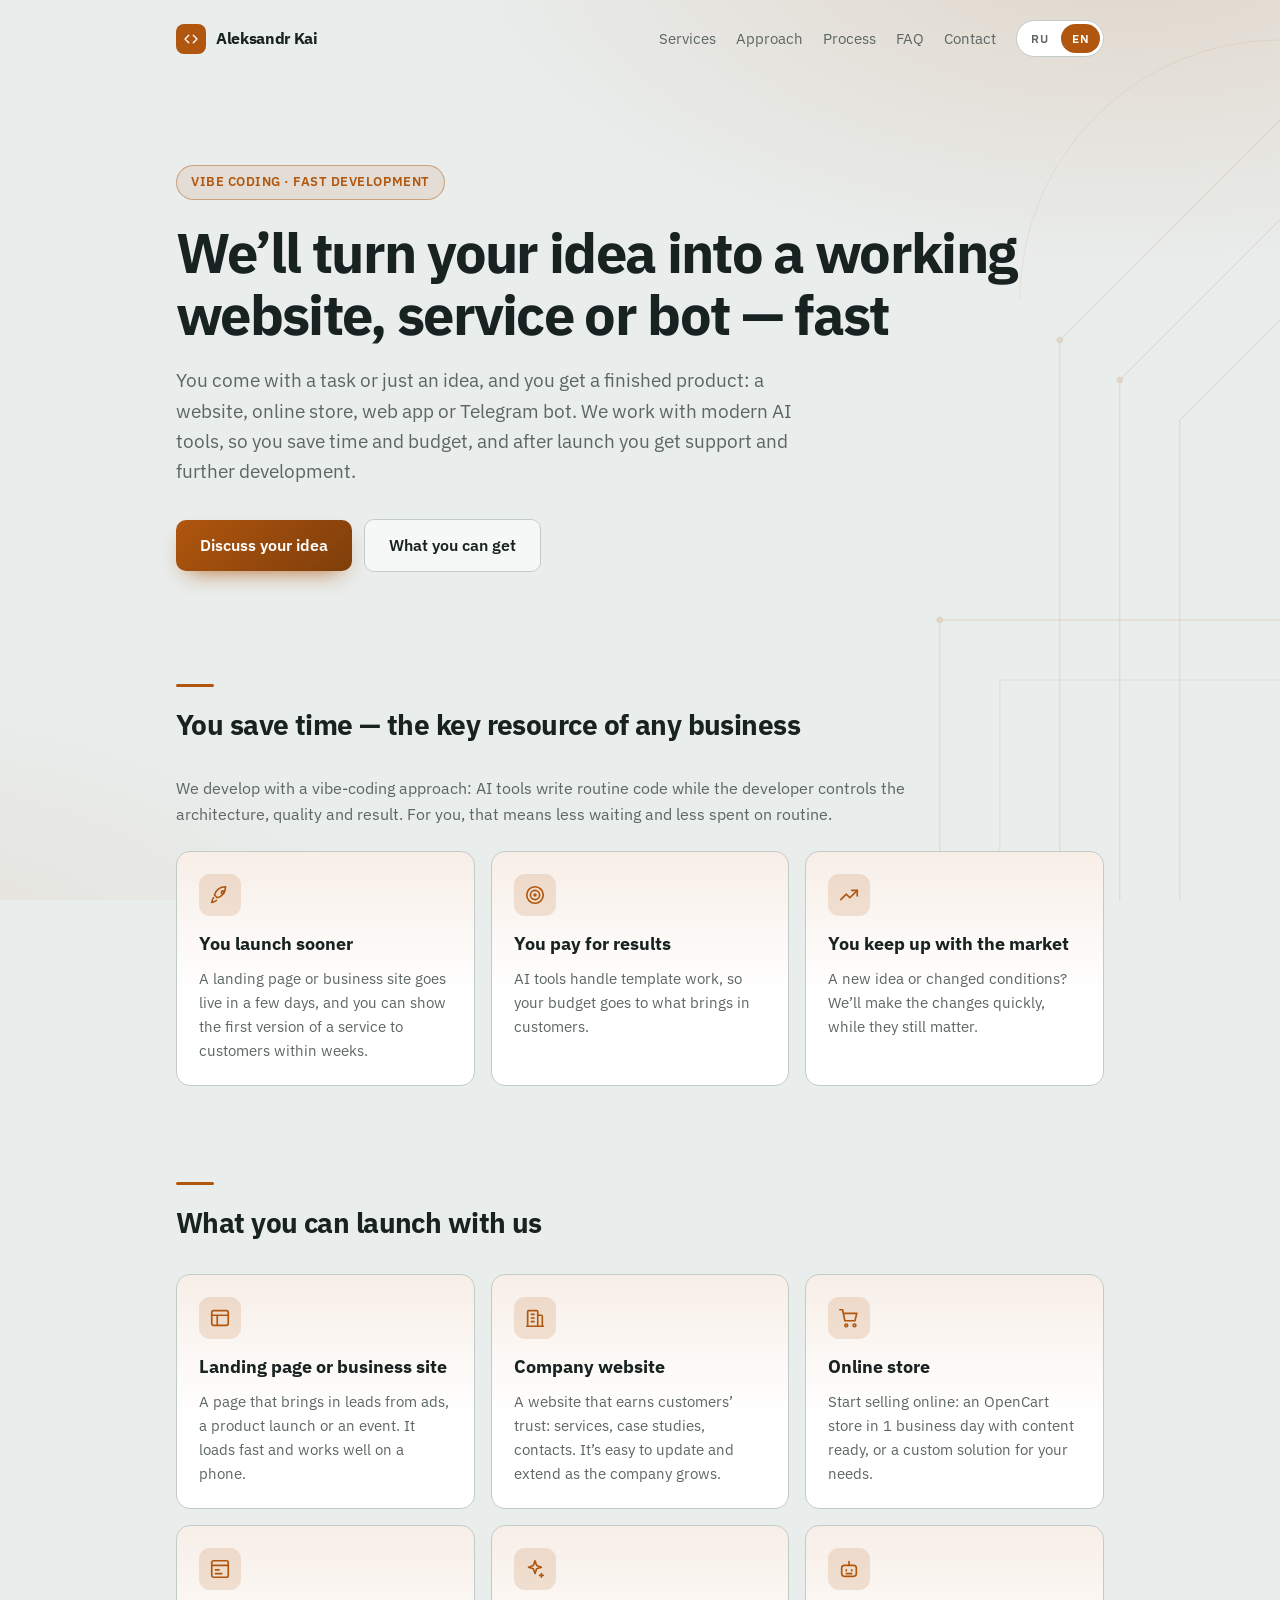
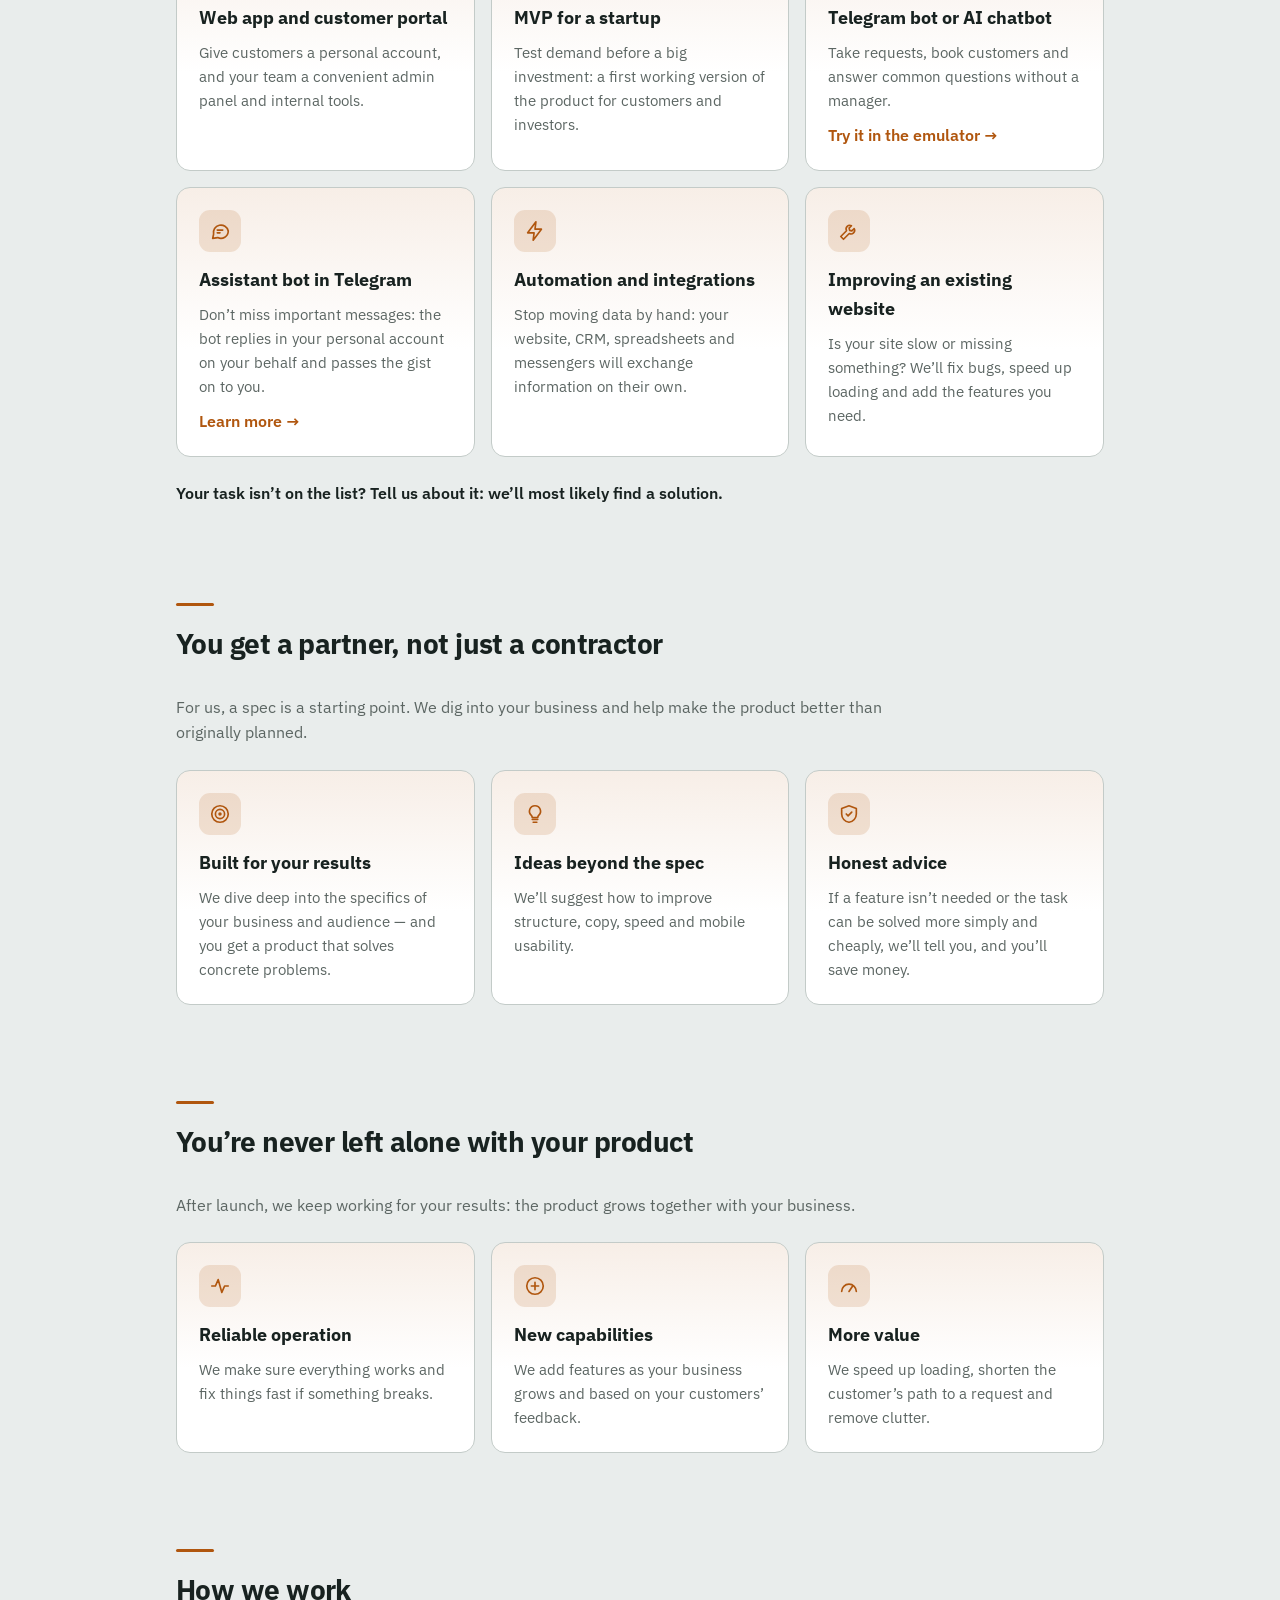
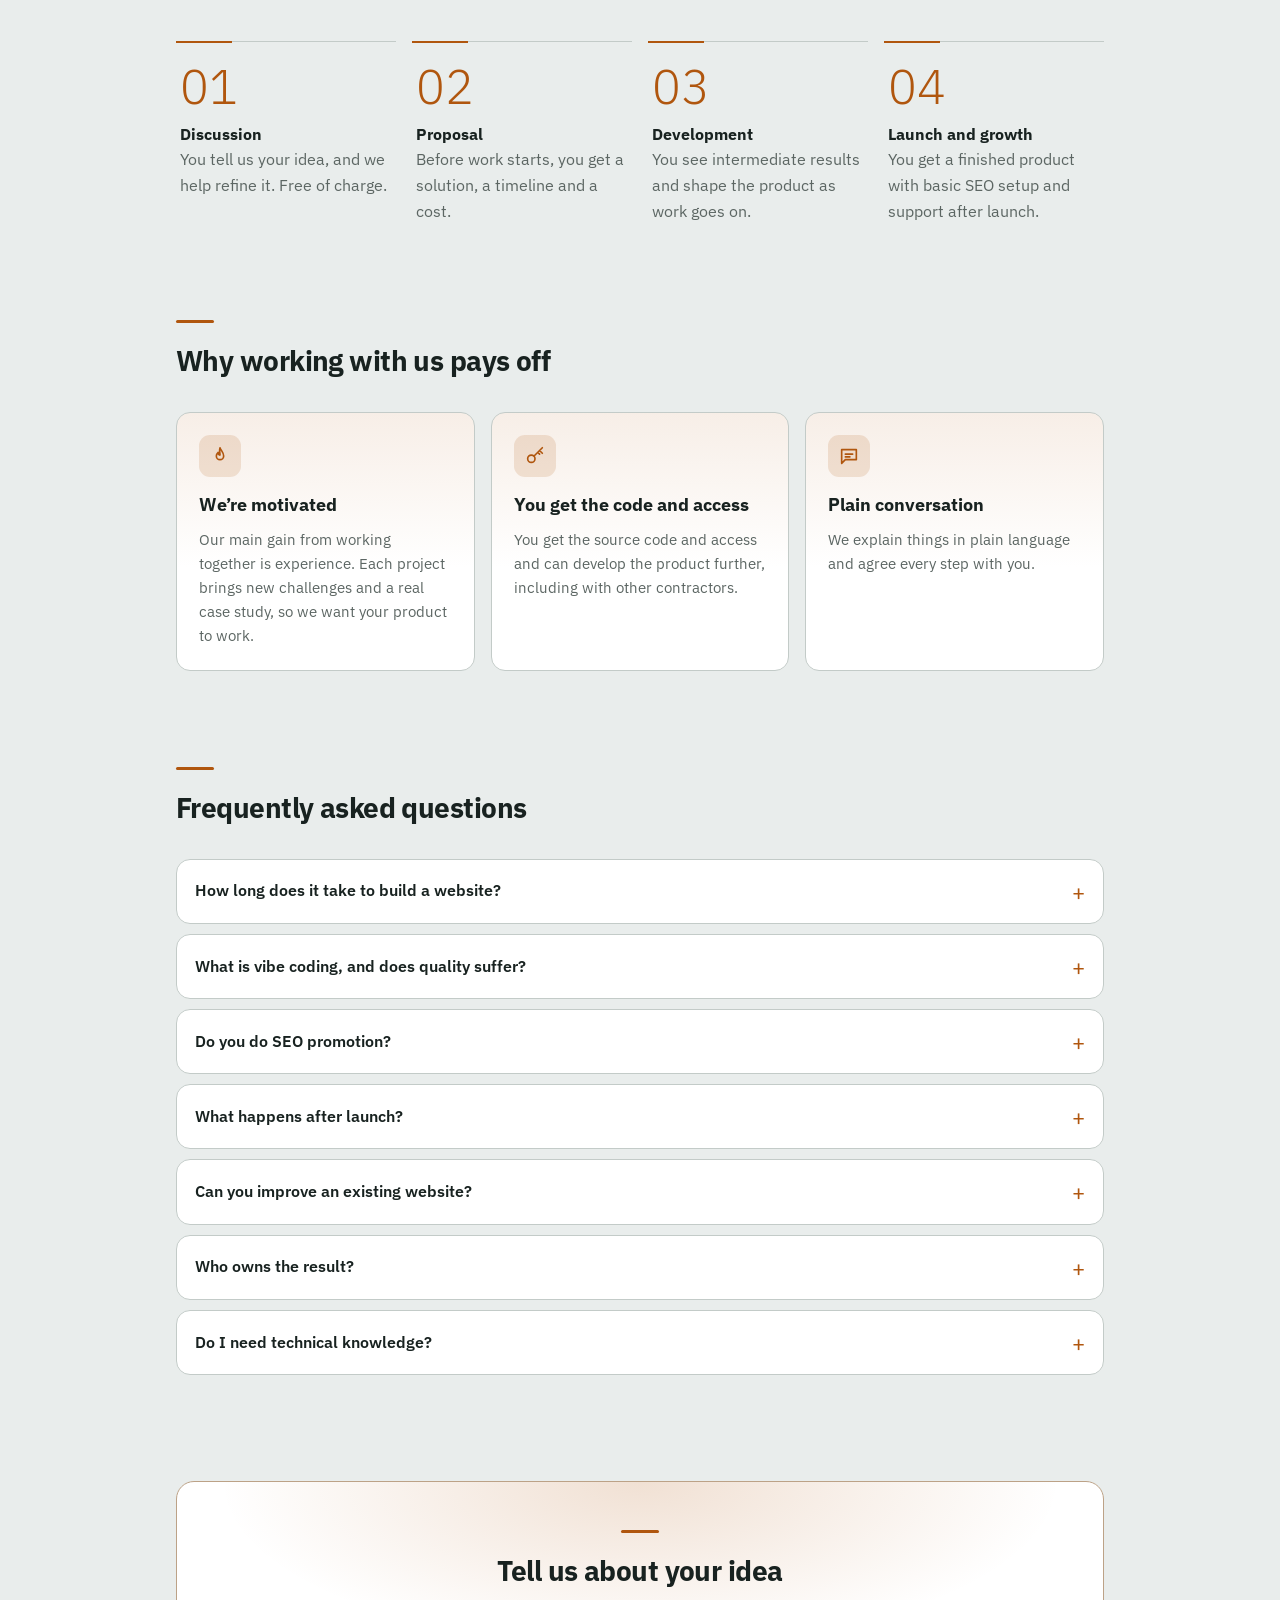
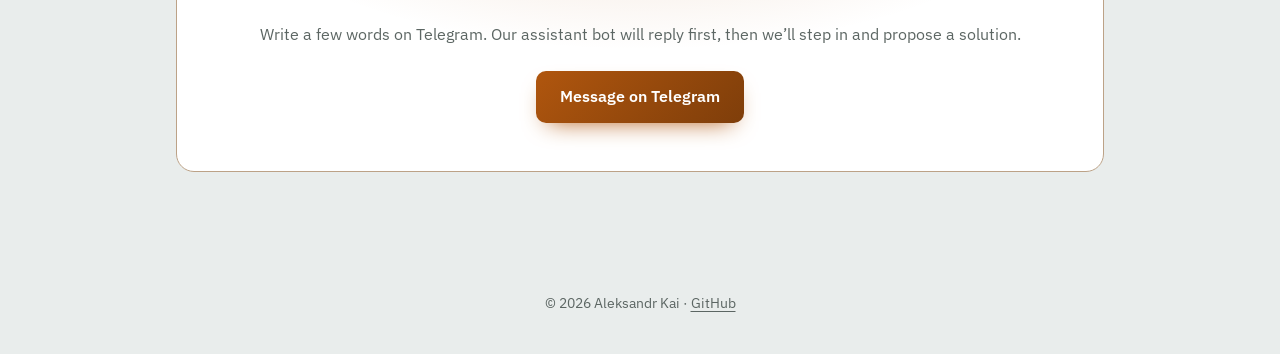
==== commit 391881dc: "New concept: fast AI-assisted development for startups and small business; redesigned page Co-Author" ====
--- a/index.html
+++ b/index.html
@@ -3,8 +3,8 @@
 <head>
 <meta charset="utf-8">
 <meta name="viewport" content="width=device-width, initial-scale=1">
-<title>Чат-боты и ИИ-автоответы для бизнеса: разработка под ключ — Александр Кай</title>
-<meta name="description" content="Чат-боты с искусственным интеллектом, которые отвечают клиентам вместо вас в Telegram, WhatsApp и на сайте. Плюс рассылки, учёт, интеграции и интернет-магазины. Своя система вместо конструктора.">
+<title>Разработка сайтов, лендингов, интернет-магазинов и Telegram-ботов на заказ — быстро | Александр Кай</title>
+<meta name="description" content="Заказать сайт, лендинг, интернет-магазин, веб-приложение, MVP или Telegram-бота для стартапа и малого бизнеса. Быстрая разработка с ИИ-инструментами, базовая SEO-настройка и поддержка после запуска.">
 <link rel="canonical" href="https://aleksandr-kai.github.io/">
 <link rel="alternate" hreflang="ru" href="https://aleksandr-kai.github.io/">
 <link rel="alternate" hreflang="en" href="https://aleksandr-kai.github.io/">
@@ -18,12 +18,12 @@
 <meta property="og:locale" content="ru_RU">
 <meta property="og:locale:alternate" content="en_US">
 <meta property="og:url" content="https://aleksandr-kai.github.io/">
-<meta property="og:title" content="Чат-боты и ИИ-автоответы для бизнеса: разработка под ключ — Александр Кай">
-<meta property="og:description" content="Чат-боты с искусственным интеллектом, которые отвечают клиентам вместо вас в Telegram, WhatsApp и на сайте. Плюс рассылки, учёт, интеграции и интернет-магазины. Своя система вместо конструктора.">
+<meta property="og:title" content="Разработка сайтов, лендингов, интернет-магазинов и Telegram-ботов на заказ — быстро | Александр Кай">
+<meta property="og:description" content="Заказать сайт, лендинг, интернет-магазин, веб-приложение, MVP или Telegram-бота для стартапа и малого бизнеса. Быстрая разработка с ИИ-инструментами, базовая SEO-настройка и поддержка после запуска.">
 <meta name="twitter:card" content="summary">
-<link rel="icon" href="data:image/svg+xml,%3Csvg xmlns='http://www.w3.org/2000/svg' viewBox='0 0 32 32'%3E%3Crect width='32' height='32' rx='8' fill='%23fc9003'/%3E%3Cpath d='M12 10l-6 6 6 6M20 10l6 6-6 6' stroke='%231f1503' stroke-width='3' fill='none' stroke-linecap='round' stroke-linejoin='round'/%3E%3C/svg%3E">
-<script type="application/ld+json">{"@context": "https://schema.org", "@type": "ProfessionalService", "name": "Александр Кай — чат-боты и автоматизация", "url": "https://aleksandr-kai.github.io/", "description": "Чат-боты с искусственным интеллектом, которые отвечают клиентам вместо вас в Telegram, WhatsApp и на сайте. Плюс рассылки, учёт, интеграции и интернет-магазины. Своя система вместо конструктора.", "founder": {"@type": "Person", "name": "Александр Кай", "alternateName": "Aleksandr Kai", "url": "https://aleksandr-kai.github.io/", "sameAs": ["https://t.me/aleksandr_kai", "https://github.com/Aleksandr-Kai"]}, "address": {"@type": "PostalAddress", "addressLocality": "Бишкек", "addressCountry": "KG"}, "areaServed": [{"@type": "City", "name": "Бишкек"}, {"@type": "Country", "name": "Кыргызстан"}], "availableLanguage": ["ru", "en"], "priceRange": "$$", "knowsAbout": ["чат-боты", "ИИ-ассистенты", "автоответы", "автоматизация бизнеса", "Telegram-боты", "интеграции с CRM", "разработка сайтов", "бот-секретарь для Telegram"], "makesOffer": [{"@type": "Offer", "itemOffered": {"@type": "Service", "name": "Чат-боты и ИИ-автоответы"}}, {"@type": "Offer", "itemOffered": {"@type": "Service", "name": "Личный бот-секретарь в Telegram", "url": "https://aleksandr-kai.github.io/telegram-sekretar/"}}, {"@type": "Offer", "itemOffered": {"@type": "Service", "name": "Рассылки и работа с клиентской базой"}}, {"@type": "Offer", "itemOffered": {"@type": "Service", "name": "Учёт и отчёты"}}, {"@type": "Offer", "itemOffered": {"@type": "Service", "name": "Интеграции с CRM и API"}}, {"@type": "Offer", "itemOffered": {"@type": "Service", "name": "Сайты и интернет-магазины на OpenCart"}}, {"@type": "Offer", "itemOffered": {"@type": "Service", "name": "Доработка и поддержка"}}]}</script>
-<script type="application/ld+json">{"@context": "https://schema.org", "@type": "FAQPage", "mainEntity": [{"@type": "Question", "name": "Чем собственная система лучше конструктора?", "acceptedAnswer": {"@type": "Answer", "text": "Конструктор ограничен тем, что заложил автор платформы. Собственная система строится под ваши процессы, а любая новая идея становится функцией. Код, данные и доступы остаются у вас."}}, {"@type": "Question", "name": "Как чат-бот отвечает клиентам?", "acceptedAnswer": {"@type": "Answer", "text": "Он отвечает по вашему каталогу и справке, а не общими фразами из интернета. Если данных не хватает или клиент просит человека, бот передаёт диалог менеджеру."}}, {"@type": "Question", "name": "В каких мессенджерах работает бот?", "acceptedAnswer": {"@type": "Answer", "text": "В Telegram, WhatsApp и на сайте. Несколько каналов можно подключить к одной системе."}}, {"@type": "Question", "name": "Можно ли сделать личного бота-секретаря в Telegram?", "acceptedAnswer": {"@type": "Answer", "text": "Да. Такой бот работает в вашем личном аккаунте от вашего имени и, например, отвечает незнакомым людям."}}, {"@type": "Question", "name": "Нужно ли арендовать сервер или хостинг?", "acceptedAnswer": {"@type": "Answer", "text": "Нет. ИИ-автоматизация и бот-секретарь могут работать на вашем домашнем или рабочем компьютере: на Windows, macOS или Linux. Учтите, что бот отвечает, пока компьютер включён. Если нужна работа круглосуточно, развернём систему на сервере."}}, {"@type": "Question", "name": "Нужны ли технические знания?", "acceptedAnswer": {"@type": "Answer", "text": "Нет. Объясняю простым языком, настраиваю всё сам и передаю вам готовую работающую систему."}}]}</script>
+<link rel="icon" href="data:image/svg+xml,%3Csvg xmlns='http://www.w3.org/2000/svg' viewBox='0 0 32 32'%3E%3Crect width='32' height='32' rx='8' fill='%23b0560e'/%3E%3Cpath d='M12 10l-6 6 6 6M20 10l6 6-6 6' stroke='%23ffffff' stroke-width='3' fill='none' stroke-linecap='round' stroke-linejoin='round'/%3E%3C/svg%3E">
+<script type="application/ld+json">{"@context": "https://schema.org", "@type": "ProfessionalService", "name": "Александр Кай — разработка сайтов, приложений и ботов", "url": "https://aleksandr-kai.github.io/", "description": "Заказать сайт, лендинг, интернет-магазин, веб-приложение, MVP или Telegram-бота для стартапа и малого бизнеса. Быстрая разработка с ИИ-инструментами, базовая SEO-настройка и поддержка после запуска.", "founder": {"@type": "Person", "name": "Александр Кай", "alternateName": "Aleksandr Kai", "url": "https://aleksandr-kai.github.io/", "sameAs": ["https://t.me/aleksandr_kai", "https://github.com/Aleksandr-Kai"]}, "address": {"@type": "PostalAddress", "addressLocality": "Бишкек", "addressCountry": "KG"}, "areaServed": [{"@type": "City", "name": "Бишкек"}, {"@type": "Country", "name": "Кыргызстан"}], "availableLanguage": ["ru", "en"], "priceRange": "$$", "knowsAbout": ["разработка сайтов", "создание лендингов", "интернет-магазины", "веб-приложения", "MVP", "Telegram-боты", "чат-боты", "вайб-кодинг", "разработка с ИИ", "автоматизация бизнеса", "SEO-настройка"], "makesOffer": [{"@type": "Offer", "itemOffered": {"@type": "Service", "name": "Разработка сайтов на заказ"}}, {"@type": "Offer", "itemOffered": {"@type": "Service", "name": "Создание лендингов"}}, {"@type": "Offer", "itemOffered": {"@type": "Service", "name": "Разработка сайтов-визиток"}}, {"@type": "Offer", "itemOffered": {"@type": "Service", "name": "Разработка корпоративных сайтов"}}, {"@type": "Offer", "itemOffered": {"@type": "Service", "name": "Создание интернет-магазинов"}}, {"@type": "Offer", "itemOffered": {"@type": "Service", "name": "Настройка интернет-магазина на OpenCart"}}, {"@type": "Offer", "itemOffered": {"@type": "Service", "name": "Разработка веб-приложений"}}, {"@type": "Offer", "itemOffered": {"@type": "Service", "name": "Разработка личных кабинетов"}}, {"@type": "Offer", "itemOffered": {"@type": "Service", "name": "Разработка MVP для стартапов"}}, {"@type": "Offer", "itemOffered": {"@type": "Service", "name": "Разработка Telegram-ботов"}}, {"@type": "Offer", "itemOffered": {"@type": "Service", "name": "Чат-боты с искусственным интеллектом"}}, {"@type": "Offer", "itemOffered": {"@type": "Service", "name": "Бот-секретарь для Telegram", "url": "https://aleksandr-kai.github.io/telegram-sekretar/"}}, {"@type": "Offer", "itemOffered": {"@type": "Service", "name": "Автоматизация бизнеса и интеграции с CRM"}}, {"@type": "Offer", "itemOffered": {"@type": "Service", "name": "Доработка и поддержка сайтов"}}, {"@type": "Offer", "itemOffered": {"@type": "Service", "name": "Базовая SEO-настройка сайта"}}]}</script>
+<script type="application/ld+json">{"@context": "https://schema.org", "@type": "FAQPage", "mainEntity": [{"@type": "Question", "name": "Сколько времени занимает разработка сайта?", "acceptedAnswer": {"@type": "Answer", "text": "Лендинг или сайт-визитку обычно запускаем за несколько дней. Сроки интернет-магазина, веб-приложения или бота называем после обсуждения задачи: они зависят от объёма."}}, {"@type": "Question", "name": "Что такое вайб-кодинг и не страдает ли качество?", "acceptedAnswer": {"@type": "Answer", "text": "Это разработка, в которой рутинный код пишут ИИ-инструменты, а архитектуру, проверку и результат контролирует разработчик. Скорость растёт за счёт рутины, а не за счёт качества."}}, {"@type": "Question", "name": "Вы занимаетесь SEO-продвижением?", "acceptedAnswer": {"@type": "Answer", "text": "Базовую SEO-настройку делаем для каждого сайта: заголовки и описания, карта сайта, разметка для поисковиков, подключение Google Search Console и Яндекс Вебмастера. Продвижение в топ выдачи не обещаем: это отдельная долгая работа."}}, {"@type": "Question", "name": "Что будет после запуска?", "acceptedAnswer": {"@type": "Answer", "text": "Мы остаёмся на связи: исправляем ошибки, дорабатываем, добавляем новые функции и оптимизируем по мере роста вашего бизнеса."}}, {"@type": "Question", "name": "Можно ли доработать уже существующий сайт?", "acceptedAnswer": {"@type": "Answer", "text": "Да. Разберёмся в текущем проекте, исправим ошибки, ускорим загрузку и добавим то, чего не хватает."}}, {"@type": "Question", "name": "Кому принадлежит результат?", "acceptedAnswer": {"@type": "Answer", "text": "Вы получаете исходный код и доступы и можете дорабатывать продукт под себя, в том числе с другими исполнителями. Условия фиксируем в соглашении."}}, {"@type": "Question", "name": "Нужны ли мне технические знания?", "acceptedAnswer": {"@type": "Answer", "text": "Нет. Объясняем простым языком, берём на себя техническую часть и помогаем принимать решения."}}]}</script>
 <link rel="preconnect" href="https://fonts.googleapis.com">
 <link rel="stylesheet" href="https://fonts.googleapis.com/css2?family=IBM+Plex+Sans:wght@400;500;600;700&display=swap">
 <style>
@@ -116,17 +116,8 @@
 .h2row{display:flex;align-items:center;justify-content:space-between;gap:12px 20px;flex-wrap:wrap;margin-bottom:28px}
 .h2row h2{margin:0}
 .btn.sm{padding:9px 18px;font-size:14px}
-.fly{position:fixed;right:16px;bottom:16px;z-index:50;display:flex;align-items:center;gap:6px;background:var(--accent);color:var(--accent-fg);border-radius:14px;box-shadow:0 8px 24px rgba(0,0,0,.22);min-height:84px;padding:4px 14px 4px 22px;font-size:18px;font-weight:600;transition:opacity .2s,transform .2s}
-.fly[hidden]{display:none}
-.fly.off{opacity:0;transform:translateY(8px);pointer-events:none}
-.fly a{display:flex;align-items:center;gap:8px;color:inherit;text-decoration:none;padding:6px 0}
-.fly .arr{display:inline-block;font-style:normal;font-size:26px;line-height:1;animation:bob 1.4s ease-in-out infinite}
-.fly.up .arr{transform:rotate(180deg);animation-name:bobup}
-.fly .x{appearance:none;border:0;background:rgba(0,0,0,.12);color:inherit;width:26px;height:26px;border-radius:8px;font-size:16px;line-height:1;cursor:pointer}
-@keyframes bob{50%{transform:translateY(4px)}}
-@keyframes bobup{0%,100%{transform:rotate(180deg) translateY(0)}50%{transform:rotate(180deg) translateY(4px)}}
 html{scroll-behavior:smooth}
-@media(prefers-reduced-motion:reduce){.fly .arr{animation:none}html{scroll-behavior:auto}}
+@media(prefers-reduced-motion:reduce){html{scroll-behavior:auto}}
 .more{display:inline-block;margin-top:10px;color:var(--accent-text);font-weight:600;text-decoration:none}
 .more:hover{text-decoration:underline}
 .faq details{background:var(--card);border:1px solid var(--line);border-radius:14px;padding:14px 18px;margin-bottom:10px}
@@ -138,218 +129,157 @@
 @keyframes wave{0%{box-shadow:0 0 0 0 rgba(232,145,47,.6)}55%,100%{box-shadow:0 0 0 22px rgba(232,145,47,0)}}
 @media(prefers-reduced-motion:reduce){.btn.try::before,.btn.try::after{animation:none}}
 @media(max-width:520px){.btn.try{padding:16px 26px;font-size:18px}}
-@media(max-width:520px){.fly{right:12px;bottom:12px;font-size:15px;max-width:calc(100vw - 24px)}}
+@media(max-width:520px){}
 @media(max-width:520px){.lang-switch{margin-left:0}}
 @media(max-width:520px){nav{display:none}.btn.ghost{margin:10px 0 0}}
+
+/* ---- оформление: фон, иконки, карточки, шаги ---- */
+body{background:radial-gradient(1100px 560px at 88% -8%,color-mix(in srgb,var(--accent) 16%,transparent),transparent 62%),radial-gradient(900px 500px at -10% 110%,color-mix(in srgb,var(--accent) 9%,transparent),transparent 60%),var(--bg);background-attachment:fixed}
+.deco{position:fixed;right:0;top:0;height:100vh;width:46vw;max-width:640px;color:var(--accent);opacity:.16;pointer-events:none;z-index:0}
+.wrap{position:relative;z-index:1}
+.logo{display:flex;align-items:center;gap:10px}
+.logo .mark{display:inline-grid;place-items:center;width:30px;height:30px;border-radius:8px;background:var(--accent);color:var(--accent-fg)}
+.logo .mark svg{width:18px;height:18px}
+.kicker{display:inline-block;font-size:13px;font-weight:600;letter-spacing:.04em;text-transform:uppercase;color:var(--accent-text);border:1px solid color-mix(in srgb,var(--accent) 45%,transparent);background:color-mix(in srgb,var(--accent) 10%,transparent);border-radius:999px;padding:6px 14px;margin-bottom:22px}
+.hero{padding:88px 0 64px}
+h2{position:relative}
+h2::before{content:"";display:block;width:38px;height:3px;border-radius:3px;background:var(--accent);margin-bottom:16px}
+.contact h2::before{margin-left:auto;margin-right:auto}
+.card{position:relative;background:linear-gradient(180deg,color-mix(in srgb,var(--card) 90%,var(--accent) 10%),var(--card) 60%);transition:transform .2s ease,border-color .2s ease,box-shadow .2s ease}
+.card:hover{transform:translateY(-3px);border-color:color-mix(in srgb,var(--accent) 50%,var(--line));box-shadow:0 16px 34px -22px color-mix(in srgb,var(--accent) 70%,transparent)}
+.ic{display:inline-grid;place-items:center;width:42px;height:42px;border-radius:11px;background:color-mix(in srgb,var(--accent) 15%,transparent);color:var(--accent-text);margin-bottom:14px}
+.ic svg{width:22px;height:22px}
+.btn{background:linear-gradient(135deg,var(--accent),color-mix(in srgb,var(--accent) 72%,#000));box-shadow:0 10px 24px -12px var(--accent);transition:transform .15s ease,box-shadow .15s ease}
+.btn:hover{transform:translateY(-1px);filter:none}
+.btn.ghost{background:color-mix(in srgb,var(--card) 60%,transparent);box-shadow:none}
+.steps li{background:none;border:0;border-top:1px solid var(--line);border-radius:0;padding:20px 4px 0;position:relative}
+.steps li::after{content:"";position:absolute;top:-1px;left:0;width:56px;height:2px;background:var(--accent)}
+.steps li::before{content:counter(s,decimal-leading-zero);font-size:48px;font-weight:300;line-height:1;margin-bottom:12px;color:var(--accent-text)}
+.faq details{transition:border-color .2s ease}
+.faq details[open]{border-color:color-mix(in srgb,var(--accent) 45%,var(--line))}
+.faq summary{list-style:none;display:flex;justify-content:space-between;align-items:center;gap:12px}
+.faq summary::-webkit-details-marker{display:none}
+.faq summary::after{content:"+";font-size:22px;font-weight:400;color:var(--accent-text);transition:transform .2s ease}
+.faq details[open] summary::after{transform:rotate(45deg)}
+.contact{background:radial-gradient(600px 240px at 50% 0%,color-mix(in srgb,var(--accent) 18%,transparent),transparent 70%),var(--card);border-color:color-mix(in srgb,var(--accent) 35%,var(--line))}
+@media(max-width:720px){.deco{display:none}.hero{padding:56px 0 40px}}
+@media(prefers-reduced-motion:reduce){.card,.btn{transition:none}.card:hover,.btn:hover{transform:none}}
 </style>
 </head>
 <body>
+<svg class="deco" viewBox="0 0 600 900" preserveAspectRatio="xMaxYMid slice" aria-hidden="true"><g fill="none" stroke="currentColor" stroke-width="1">
+<path d="M600 120 L380 340 L380 900"/><path d="M600 220 L440 380 L440 900"/><path d="M600 320 L500 420 L500 900"/>
+<path d="M260 900 L260 620 L600 620"/><path d="M320 900 L320 680 L600 680" opacity=".6"/>
+<circle cx="380" cy="340" r="3" fill="currentColor"/><circle cx="440" cy="380" r="3" fill="currentColor"/><circle cx="260" cy="620" r="3" fill="currentColor"/>
+<path d="M600 40 A260 260 0 0 0 340 300" opacity=".5"/></g></svg>
 <div class="wrap">
   <header>
-    <div class="logo">Александр Кай</div>
-    <div class="right"><nav><a href="#ai">ИИ</a><a href="#services">Чем помогу</a><a href="#why">Подход</a><a href="#portfolio">Примеры</a><a href="#process">Как работаю</a><a href="#contact">Контакты</a></nav>
+    <div class="logo"><span class="mark"><svg viewBox="0 0 24 24" fill="none" stroke="currentColor" stroke-width="1.8" stroke-linecap="round" stroke-linejoin="round" aria-hidden="true"><path d="M9 7l-5 5 5 5M15 7l5 5-5 5"/></svg></span>Александр Кай</div>
+    <div class="right"><nav><a href="#services">Услуги</a><a href="#partner">Подход</a><a href="#process">Как работаем</a><a href="#faq">Вопросы</a><a href="#contact">Контакты</a></nav>
     <div class="lang-switch" role="group" aria-label="Language"><button class="lang-tab is-active" type="button" data-language="ru" aria-pressed="true">RU</button><button class="lang-tab" type="button" data-language="en" aria-pressed="false">EN</button></div></div>
   </header>
 
   <div class="hero">
-    <h1>ИИ-ассистент, который отвечает вашим клиентам вместо вас</h1>
-    <p>Устали с утра до вечера отвечать на одни и те же вопросы? Настрою чат-бота на базе искусственного интеллекта: он знает ваш товар и правила, отвечает за секунды, а сложные случаи передаёт вам.</p>
-    <a class="btn" href="#contact">Обсудить проект</a>
-    <a class="btn ghost" href="#services">Чем могу помочь</a>
+    <span class="kicker">Вайб-кодинг · быстрая разработка</span>
+    <h1>Превратим вашу идею в работающий сайт, сервис или бота — быстро</h1>
+    <p>Вы приходите с задачей или просто с идеей, а получаете готовый продукт: сайт, интернет-магазин, веб-приложение или Telegram-бота. Мы работаем с современными ИИ-инструментами, поэтому вы экономите время и бюджет, а после запуска получаете поддержку и развитие продукта.</p>
+    <a class="btn" href="#contact">Обсудить идею</a>
+    <a class="btn ghost" href="#services">Что вы можете получить</a>
   </div>
 
-  <section id="ai">
-    <h2>Искусственный интеллект уже работает на бизнес</h2>
-    <p class="lead">Нейросети стали обычным рабочим инструментом: ими пользуются в поддержке, торговле, бухгалтерии и маркетинге. Клиенты привыкли получать ответ сразу, и бизнес, который так не умеет, проигрывает в скорости тем, кто умеет. ИИ не заменяет людей: он забирает однотипную работу, чтобы они занимались тем, что приносит деньги.</p>
-    <div class="grid">
-      <div class="card"><h3>Ответ за секунды</h3><p>Клиент получает ответ сразу, днём и ночью, и не уходит к конкурентам.</p></div>
-      <div class="card"><h3>Время на главное</h3><p>Менеджеры перестают отвечать на одни и те же вопросы и занимаются продажами.</p></div>
-      <div class="card"><h3>Знания вашего бизнеса</h3><p>Бот отвечает по вашему каталогу и правилам, а не общими фразами из интернета.</p></div>
+  <section id="speed">
+    <h2>Вы экономите время — главный ресурс бизнеса</h2>
+    <p class="lead">Мы разрабатываем в подходе вайб-кодинга: рутинный код пишут ИИ-инструменты, а архитектуру, качество и результат контролирует разработчик. Для вас это означает меньше ожидания и меньше затрат на рутину.</p>
+    <div class="grid">
+      <div class="card"><span class="ic"><svg viewBox="0 0 24 24" fill="none" stroke="currentColor" stroke-width="1.8" stroke-linecap="round" stroke-linejoin="round" aria-hidden="true"><path d="M5 15c-1.5 1.5-2 5-2 5s3.5-.5 5-2"/><path d="M9 15l-3-3a12 12 0 0 1 12-9 12 12 0 0 1-9 12z"/><circle cx="15" cy="9" r="1.5"/></svg></span><h3>Вы запускаетесь быстрее</h3><p>Лендинг или сайт-визитка заработает за несколько дней, а первую версию сервиса вы сможете показать клиентам уже в ближайшие недели.</p></div>
+      <div class="card"><span class="ic"><svg viewBox="0 0 24 24" fill="none" stroke="currentColor" stroke-width="1.8" stroke-linecap="round" stroke-linejoin="round" aria-hidden="true"><circle cx="12" cy="12" r="9"/><circle cx="12" cy="12" r="5"/><circle cx="12" cy="12" r="1"/></svg></span><h3>Вы платите за результат</h3><p>Шаблонную работу выполняют ИИ-инструменты, поэтому ваш бюджет идёт на то, что приносит клиентов.</p></div>
+      <div class="card"><span class="ic"><svg viewBox="0 0 24 24" fill="none" stroke="currentColor" stroke-width="1.8" stroke-linecap="round" stroke-linejoin="round" aria-hidden="true"><path d="M3 17l6-6 4 4 8-8"/><path d="M15 7h6v6"/></svg></span><h3>Вы успеваете за рынком</h3><p>Появилась новая идея или изменились условия? Мы быстро внесём правки, пока они актуальны.</p></div>
     </div>
   </section>
 
   <section id="services">
-    <h2>Чем могу помочь</h2>
-    <div class="card main">
-      <h3>Чат-боты и автоответы с ИИ</h3>
-      <p>Ассистент отвечает клиентам в Telegram, WhatsApp и на сайте по вашему каталогу и правилам, а сложное передаёт человеку.</p>
-      <ul>
-        <li>Устали с утра до вечера отвечать на вопросы?</li>
-        <li>Клиенты пишут ночью, а ответа ждут до утра?</li>
-        <li>Одни и те же вопросы отнимают время у продаж?</li>
-      </ul>
-    </div>
-    <div class="grid">
-      <div class="card"><h3>Рассылки и клиентская база</h3><p>Сообщения по базе клиентов по расписанию, со стоп-листом и защитой от дублей.</p></div>
-      <div class="card"><h3>Учёт и отчёты</h3><p>Записи голосом и текстом, сводки и графики без таблиц и ручного ввода.</p></div>
-      <div class="card"><h3>Личный бот-секретарь в Telegram</h3><p>Отвечает в вашем аккаунте от вашего имени: знакомится с новыми собеседниками и передаёт вам суть.</p><a class="more" href="telegram-sekretar/">Подробнее →</a></div>
-      <div class="card"><h3>Интеграции</h3><p>Связываю каталог, CRM и мессенджеры, чтобы данные передавались сами.</p></div>
-      <div class="card"><h3>Сайты и интернет-магазины</h3><p>Лендинги, веб-приложения и магазин на OpenCart: базовая настройка за 1 рабочий день при готовом контенте.</p></div>
-      <div class="card"><h3>Доработка и поддержка</h3><p>Исправлю ошибки, ускорю медленный проект, возьму его на сопровождение.</p></div>
-    </div>
-  </section>
-
-  <section id="why">
-    <h2>Своя система вместо конструктора</h2>
-    <p class="lead">Конструктор — это чужая архитектура с заранее заданным набором решений. Вы получаете ровно то, что в него заложил автор платформы, и в тех границах, которые он определил. Собственная система проектируется под ваш бизнес и развивается вместе с ним: любая новая идея становится функцией, а не поводом искать обходной путь.</p>
-    <div class="vs">
-      <div class="card">
-        <h3>Конструктор</h3>
-        <ul>
-          <li>Возможности ограничены тем, что предусмотрел разработчик платформы</li>
-          <li>Ваши процессы подстраиваются под шаблон</li>
-          <li>Данные и логика остаются на чужой стороне</li>
-          <li>Рост упирается в тарифы и потолок функций</li>
-        </ul>
-      </div>
-      <div class="card own">
-        <h3>Своя система</h3>
-        <ul>
-          <li>Реализуема любая идея: от нестандартного расчёта до связки с вашей учётной системой</li>
-          <li>Система повторяет ваши процессы, а не наоборот</li>
-          <li>Код, данные и инфраструктура принадлежат вам</li>
-          <li>Расширяется модуль за модулем, без миграций и потерь</li>
-        </ul>
-      </div>
-    </div>
-    <p class="lead end">Конструктор подходит, чтобы начать. Собственная система нужна, чтобы никогда не упереться в потолок.</p>
-  </section>
-
-  <section id="portfolio">
-    <div class="h2row"><h2>Как это выглядит</h2><a class="btn try" href="demo/" target="_blank" rel="noopener">Попробовать на эмуляторе</a></div>
-    <div class="ba">
-      <div class="card"><h3>Было</h3><p>Менеджер с утра до вечера отвечает на одни и те же вопросы, а клиенты ждут.</p></div>
-      <div class="card own"><h3>Стало</h3><p>Бот отвечает сразу, а менеджер подключается только к сложным случаям.</p></div>
-    </div>
-
-    <div class="case">
-      <div>
-        <span class="badge">Чатботы с ИИ</span>
-        <h3>Ассистент отвечает клиентам за вас</h3>
-        <p>Бот знает ваш каталог и правила, отвечает на типовые вопросы и показывает товары с фото. Сложные случаи передаёт человеку.</p>
-        <ul><li>режим «черновик»: менеджер проверяет и отправляет в один клик</li><li>ответы строго по вашей справке, без выдумок</li><li>работает в Telegram, WhatsApp и на сайте</li></ul>
-      </div>
-      <div class="shot" role="img" aria-label="Пример диалога с ИИ-ассистентом">
-        <div class="bar"><i></i><i></i><i></i><b>Диалог с клиентом</b></div>
-        <div class="body">
-          <div class="msg in">Здравствуйте! Есть чёрные кроссовки 42 размера?</div>
-          <div class="msg draft">Черновик: Да, есть две модели в 42 размере. Отправляю фото и цены 👇</div>
-          <div class="row"><span>Фото из каталога</span><span class="ok">2 прикреплены</span></div>
-          <div class="row"><span>Действие</span><span class="warn">Отправить · Изменить</span></div>
-          <div class="msg in" style="margin-top:10px">Хочу поговорить с менеджером</div>
-          <div class="row"><span>Статус</span><span class="warn">передан человеку</span></div>
-        </div>
-      </div>
-    </div>
-
-    <div class="case rev">
-      <div>
-        <span class="badge">Рассылки и клиентская база</span>
-        <h3>Рассылки, которые работают сами</h3>
-        <p>Сообщения по базе клиентов с безопасными паузами, расписанием и защитой от дублей. Менеджеры больше не отправляют вручную.</p>
-        <ul><li>несколько аккаунтов и сегменты клиентов</li><li>стоп-лист: «не пишите мне» учитывается автоматически</li><li>отправка по расписанию, восстановление после сбоя</li></ul>
-      </div>
-      <div class="shot" role="img" aria-label="Пример интерфейса рассылки">
-        <div class="bar"><i></i><i></i><i></i><b>Рассылка</b></div>
-        <div class="body">
-          <div class="row"><span>Акция «Новая коллекция»</span><span class="warn">идёт отправка</span></div>
-          <div class="pb"><div></div></div>
-          <div class="row"><span>Отправлено</span><span>128 / 200</span></div>
-          <div class="row"><span>Следующее сообщение через</span><span>00:14</span></div>
-          <div class="row"><span>В стоп-листе</span><span>6</span></div>
-          <div class="row"><span>Запланировано</span><span class="ok">завтра, 10:00</span></div>
-        </div>
-      </div>
-    </div>
-
-    <div class="case">
-      <div>
-        <span class="badge">Учёт и отчёты</span>
-        <h3>Цифры без таблиц и ручного ввода</h3>
-        <p>Бот принимает записи текстом и голосом, а вы получаете сводки и графики: расходы, продажи, задачи, напоминания.</p>
-        <ul><li>понимает обычные фразы: «1200 на такси»</li><li>отчёты на веб-странице и в чате</li><li>выгрузка в Excel и Google-таблицы</li></ul>
-      </div>
-      <div class="shot" role="img" aria-label="Пример отчёта с графиком">
-        <div class="bar"><i></i><i></i><i></i><b>Отчёт за неделю</b></div>
-        <div class="body">
-          <div class="kpis"><div><strong>42 300 ₽</strong><small>расходы</small></div><div><strong>18</strong><small>записей</small></div><div><strong>−8%</strong><small>к прошлой</small></div></div>
-          <div class="chart"><span style="--h:45%"></span><span style="--h:70%"></span><span style="--h:35%"></span><span style="--h:90%"></span><span style="--h:60%"></span><span style="--h:25%"></span><span style="--h:50%"></span></div>
-          <div class="days"><span>Пн</span><span>Вт</span><span>Ср</span><span>Чт</span><span>Пт</span><span>Сб</span><span>Вс</span></div>
-        </div>
-      </div>
-    </div>
-
-    <div class="case rev">
-      <div>
-        <span class="badge">Интеграции</span>
-        <h3>Все ваши системы работают как одна</h3>
-        <p>Соединяю каталог, CRM, мессенджеры и таблицы, чтобы данные сами попадали туда, где они нужны.</p>
-        <ul><li>заявка с сайта сразу в CRM и в чат менеджеру</li><li>остатки и цены из учётной системы в ответах бота</li><li>уведомления о новых заявках и статусах заказов</li></ul>
-      </div>
-      <div class="shot" role="img" aria-label="Схема интеграций">
-        <div class="bar"><i></i><i></i><i></i><b>Поток данных</b></div>
-        <div class="body flow">
-          <div class="node">Сайт</div><div class="node">Мессенджер</div><div class="node">Форма заявки</div>
-          <div class="arrows">↓ ↓ ↓</div>
-          <div class="node hub">Ваш сервис автоматизации</div>
-          <div class="arrows">↓ ↓ ↓</div>
-          <div class="node">CRM</div><div class="node">Каталог</div><div class="node">Таблицы</div>
-        </div>
-      </div>
-    </div>
-    <p style="color:var(--muted);font-size:14px">Это примеры функций, интерфейс и данные вымышленные. Под ваш бизнес сделаю так же, но с вашими процессами.</p>
+    <h2>Что вы можете запустить с нами</h2>
+    <div class="grid">
+      <div class="card"><span class="ic"><svg viewBox="0 0 24 24" fill="none" stroke="currentColor" stroke-width="1.8" stroke-linecap="round" stroke-linejoin="round" aria-hidden="true"><rect x="3" y="4" width="18" height="16" rx="2"/><path d="M3 9h18M9 9v11"/></svg></span><h3>Лендинг или сайт-визитка</h3><p>Страница, которая приводит заявки с рекламы, запуска продукта или мероприятия. Быстро открывается и удобна с телефона.</p></div>
+      <div class="card"><span class="ic"><svg viewBox="0 0 24 24" fill="none" stroke="currentColor" stroke-width="1.8" stroke-linecap="round" stroke-linejoin="round" aria-hidden="true"><path d="M4 21V5a1 1 0 0 1 1-1h9a1 1 0 0 1 1 1v16"/><path d="M15 9h4a1 1 0 0 1 1 1v11M3 21h18M8 8h3M8 12h3M8 16h3"/></svg></span><h3>Корпоративный сайт</h3><p>Сайт, который вызывает доверие клиентов: услуги, кейсы, контакты. Его легко обновлять и дополнять по мере роста компании.</p></div>
+      <div class="card"><span class="ic"><svg viewBox="0 0 24 24" fill="none" stroke="currentColor" stroke-width="1.8" stroke-linecap="round" stroke-linejoin="round" aria-hidden="true"><circle cx="9" cy="20" r="1.5"/><circle cx="18" cy="20" r="1.5"/><path d="M2 3h3l2.5 12h11l2-8H6.5"/></svg></span><h3>Интернет-магазин</h3><p>Начните продавать онлайн: магазин на OpenCart за 1 рабочий день при готовом контенте или собственное решение под ваши задачи.</p></div>
+      <div class="card"><span class="ic"><svg viewBox="0 0 24 24" fill="none" stroke="currentColor" stroke-width="1.8" stroke-linecap="round" stroke-linejoin="round" aria-hidden="true"><rect x="3" y="3" width="18" height="18" rx="2"/><path d="M3 8h18M7 13h4M7 17h7"/></svg></span><h3>Веб-приложение и личный кабинет</h3><p>Дайте клиентам личный кабинет, а команде — удобную админ-панель и внутренние инструменты.</p></div>
+      <div class="card"><span class="ic"><svg viewBox="0 0 24 24" fill="none" stroke="currentColor" stroke-width="1.8" stroke-linecap="round" stroke-linejoin="round" aria-hidden="true"><path d="M12 3l1.8 5.2L19 10l-5.2 1.8L12 17l-1.8-5.2L5 10l5.2-1.8z"/><path d="M19 17v4M17 19h4"/></svg></span><h3>MVP для стартапа</h3><p>Проверьте спрос до больших вложений: первая рабочая версия продукта для клиентов и инвесторов.</p></div>
+      <div class="card"><span class="ic"><svg viewBox="0 0 24 24" fill="none" stroke="currentColor" stroke-width="1.8" stroke-linecap="round" stroke-linejoin="round" aria-hidden="true"><rect x="4" y="8" width="16" height="12" rx="3"/><path d="M12 8V4M9 13v1M15 13v1M9 17h6"/></svg></span><h3>Telegram-бот или чат-бот с ИИ</h3><p>Принимайте заявки, записывайте клиентов и отвечайте на частые вопросы без участия менеджера.</p><a class="more" href="demo/" target="_blank" rel="noopener">Попробовать на эмуляторе →</a></div>
+      <div class="card"><span class="ic"><svg viewBox="0 0 24 24" fill="none" stroke="currentColor" stroke-width="1.8" stroke-linecap="round" stroke-linejoin="round" aria-hidden="true"><path d="M21 12a8 8 0 0 1-11.5 7.2L4 20l1-4.5A8 8 0 1 1 21 12z"/><path d="M9 11h6M9 14h3"/></svg></span><h3>Бот-секретарь в Telegram</h3><p>Не пропускайте важные сообщения: бот ответит в вашем личном аккаунте от вашего имени и передаст вам суть.</p><a class="more" href="telegram-sekretar/">Подробнее →</a></div>
+      <div class="card"><span class="ic"><svg viewBox="0 0 24 24" fill="none" stroke="currentColor" stroke-width="1.8" stroke-linecap="round" stroke-linejoin="round" aria-hidden="true"><path d="M13 2L4 14h7l-1 8 9-12h-7z"/></svg></span><h3>Автоматизация и интеграции</h3><p>Избавьтесь от ручного переноса данных: сайт, CRM, таблицы и мессенджеры будут обмениваться информацией сами.</p></div>
+      <div class="card"><span class="ic"><svg viewBox="0 0 24 24" fill="none" stroke="currentColor" stroke-width="1.8" stroke-linecap="round" stroke-linejoin="round" aria-hidden="true"><path d="M14.7 6.3a4 4 0 0 0-5.4 5.4L3 18l3 3 6.3-6.3a4 4 0 0 0 5.4-5.4l-2.6 2.6-2.4-.6-.6-2.4z"/></svg></span><h3>Доработка существующего сайта</h3><p>Сайт работает медленно или ему чего-то не хватает? Исправим ошибки, ускорим загрузку и добавим нужные функции.</p></div>
+    </div>
+    <p class="lead end">Вашей задачи нет в списке? Расскажите о ней: скорее всего, мы найдём решение.</p>
+  </section>
+
+  <section id="partner">
+    <h2>Вы получаете партнёра, а не просто исполнителя</h2>
+    <p class="lead">Техническое задание для нас — отправная точка. Мы вникаем в ваш бизнес и помогаем сделать продукт лучше, чем он был задуман.</p>
+    <div class="grid">
+      <div class="card"><span class="ic"><svg viewBox="0 0 24 24" fill="none" stroke="currentColor" stroke-width="1.8" stroke-linecap="round" stroke-linejoin="round" aria-hidden="true"><circle cx="12" cy="12" r="9"/><circle cx="12" cy="12" r="5"/><circle cx="12" cy="12" r="1"/></svg></span><h3>Работает на ваш результат</h3><p>Мы глубоко погружаемся в специфику вашего бизнеса и аудитории — на выходе вы получаете продукт, который решает конкретные задачи.</p></div>
+      <div class="card"><span class="ic"><svg viewBox="0 0 24 24" fill="none" stroke="currentColor" stroke-width="1.8" stroke-linecap="round" stroke-linejoin="round" aria-hidden="true"><path d="M9 18h6M10 21h4"/><path d="M12 3a6 6 0 0 0-4 10.5c.7.7 1 1.5 1 2.5h6c0-1 .3-1.8 1-2.5A6 6 0 0 0 12 3z"/></svg></span><h3>Идеи сверх задания</h3><p>Подскажем, как улучшить структуру, тексты, скорость и удобство на телефоне.</p></div>
+      <div class="card"><span class="ic"><svg viewBox="0 0 24 24" fill="none" stroke="currentColor" stroke-width="1.8" stroke-linecap="round" stroke-linejoin="round" aria-hidden="true"><path d="M12 3l8 3v6c0 4.5-3.4 8.3-8 9-4.6-.7-8-4.5-8-9V6z"/><path d="M9 12l2 2 4-4"/></svg></span><h3>Честные советы</h3><p>Если функция не нужна или задачу можно решить проще и дешевле, мы скажем об этом, и вы сэкономите.</p></div>
+    </div>
+  </section>
+
+  <section id="support">
+    <h2>Вы не остаётесь один на один с продуктом</h2>
+    <p class="lead">После запуска мы продолжаем работать на ваш результат: продукт развивается вместе с вашим бизнесом.</p>
+    <div class="grid">
+      <div class="card"><span class="ic"><svg viewBox="0 0 24 24" fill="none" stroke="currentColor" stroke-width="1.8" stroke-linecap="round" stroke-linejoin="round" aria-hidden="true"><path d="M3 12h4l3-7 4 14 3-7h4"/></svg></span><h3>Стабильная работа</h3><p>Следим, чтобы всё работало, и быстро исправляем, если что-то сломалось.</p></div>
+      <div class="card"><span class="ic"><svg viewBox="0 0 24 24" fill="none" stroke="currentColor" stroke-width="1.8" stroke-linecap="round" stroke-linejoin="round" aria-hidden="true"><circle cx="12" cy="12" r="9"/><path d="M12 8v8M8 12h8"/></svg></span><h3>Новые возможности</h3><p>Добавляем функции по мере роста бизнеса и по отзывам ваших клиентов.</p></div>
+      <div class="card"><span class="ic"><svg viewBox="0 0 24 24" fill="none" stroke="currentColor" stroke-width="1.8" stroke-linecap="round" stroke-linejoin="round" aria-hidden="true"><path d="M4 18a8 8 0 1 1 16 0"/><path d="M12 18l4-6"/></svg></span><h3>Больше пользы</h3><p>Ускоряем загрузку, упрощаем клиенту путь к заявке и убираем лишнее.</p></div>
+    </div>
   </section>
 
   <section id="process">
     <h2>Как мы работаем</h2>
     <ol class="steps">
-      <li><strong>Обсуждение</strong><br><span style="color:var(--muted)">Разбираем задачу и цели, бесплатно.</span></li>
-      <li><strong>Смета и сроки</strong><br><span style="color:var(--muted)">Фиксирую объём, цену и даты.</span></li>
-      <li><strong>Разработка</strong><br><span style="color:var(--muted)">Регулярно показываю промежуточный результат.</span></li>
-      <li><strong>Запуск и поддержка</strong><br><span style="color:var(--muted)">Выкладываю, обучаю, остаюсь на связи.</span></li>
+      <li><strong>Обсуждение</strong><br><span style="color:var(--muted)">Вы рассказываете об идее, мы помогаем её уточнить. Бесплатно.</span></li>
+      <li><strong>Предложение</strong><br><span style="color:var(--muted)">До начала работ вы получаете решение, сроки и стоимость.</span></li>
+      <li><strong>Разработка</strong><br><span style="color:var(--muted)">Вы видите промежуточные результаты и влияете на продукт по ходу работы.</span></li>
+      <li><strong>Запуск и развитие</strong><br><span style="color:var(--muted)">Вы получаете готовый продукт с базовой SEO-настройкой и поддержку после запуска.</span></li>
     </ol>
   </section>
 
-  <section id="stack">
-    <h2>Что вы получаете</h2>
-    <div class="grid">
-      <div class="card"><h3>Меньше рутины</h3><p>Повторяющиеся задачи выполняет система, а сотрудники занимаются клиентами.</p></div>
-      <div class="card"><h3>Понятный разговор</h3><p>Объясняю простым языком, без технических терминов, и согласую каждый шаг.</p></div>
-      <div class="card"><h3>Всё остаётся вам</h3><p>По завершении работы вы получаете исходный код, данные и доступы — без привязки к исполнителю.</p></div>
-      <div class="card"><h3>Без аренды сервера</h3><p>Автоматизация и бот-секретарь работают на вашем домашнем или рабочем компьютере под любой операционной системой, без платы за хостинг.</p></div>
-      <div class="card"><h3>Рост без ограничений</h3><p>Новые идеи добавляются в систему по мере развития бизнеса.</p></div>
-    </div>
-    <p class="tech"><span>Для технических специалистов:</span> Python, JavaScript, Node.js, React, PostgreSQL, Docker, Linux, OpenCart, REST API.</p>
+  <section id="why">
+    <h2>Почему с нами выгодно</h2>
+    <div class="grid">
+      <div class="card"><span class="ic"><svg viewBox="0 0 24 24" fill="none" stroke="currentColor" stroke-width="1.8" stroke-linecap="round" stroke-linejoin="round" aria-hidden="true"><path d="M12 3c1 3 4 5 4 9a4 4 0 0 1-8 0c0-2 1-3 2-4 0 2 1 3 2 3 0-3-1-5 0-8z"/></svg></span><h3>Мы замотивированы</h3><p>Наша главная выгода от сотрудничества — опыт. Каждый проект для нас — новые задачи и реальный кейс, поэтому мы заинтересованы, чтобы ваш продукт работал.</p></div>
+      <div class="card"><span class="ic"><svg viewBox="0 0 24 24" fill="none" stroke="currentColor" stroke-width="1.8" stroke-linecap="round" stroke-linejoin="round" aria-hidden="true"><circle cx="8" cy="15" r="4"/><path d="M11 12l9-9M17 6l3 3M15 8l2 2"/></svg></span><h3>Код и доступы у вас</h3><p>Вы получаете исходный код и доступы и можете развивать продукт дальше, в том числе с другими исполнителями.</p></div>
+      <div class="card"><span class="ic"><svg viewBox="0 0 24 24" fill="none" stroke="currentColor" stroke-width="1.8" stroke-linecap="round" stroke-linejoin="round" aria-hidden="true"><path d="M4 5h16v11H8l-4 4z"/><path d="M8 10h8M8 13h5"/></svg></span><h3>Понятный разговор</h3><p>Объясняем простым языком и согласуем с вами каждый шаг.</p></div>
+    </div>
   </section>
 
   <section id="faq">
     <h2>Частые вопросы</h2>
     <div class="faq">
-      <details><summary>Чем собственная система лучше конструктора?</summary><p>Конструктор ограничен тем, что заложил автор платформы. Собственная система строится под ваши процессы, а любая новая идея становится функцией. Код, данные и доступы остаются у вас.</p></details>
-      <details><summary>Как чат-бот отвечает клиентам?</summary><p>Он отвечает по вашему каталогу и справке, а не общими фразами из интернета. Если данных не хватает или клиент просит человека, бот передаёт диалог менеджеру.</p></details>
-      <details><summary>В каких мессенджерах работает бот?</summary><p>В Telegram, WhatsApp и на сайте. Несколько каналов можно подключить к одной системе.</p></details>
-      <details><summary>Можно ли сделать личного бота-секретаря в Telegram?</summary><p>Да. Такой бот работает в вашем личном аккаунте от вашего имени и, например, отвечает незнакомым людям.</p><p><a class="more" href="telegram-sekretar/">Подробнее о боте-секретаре →</a></p></details>
-      <details><summary>Нужно ли арендовать сервер или хостинг?</summary><p>Нет. ИИ-автоматизация и бот-секретарь могут работать на вашем домашнем или рабочем компьютере: на Windows, macOS или Linux. Учтите, что бот отвечает, пока компьютер включён. Если нужна работа круглосуточно, развернём систему на сервере.</p></details>
-      <details><summary>Нужны ли технические знания?</summary><p>Нет. Объясняю простым языком, настраиваю всё сам и передаю вам готовую работающую систему.</p></details>
+      <details><summary>Сколько времени занимает разработка сайта?</summary><p>Лендинг или сайт-визитку обычно запускаем за несколько дней. Сроки интернет-магазина, веб-приложения или бота называем после обсуждения задачи: они зависят от объёма.</p></details>
+      <details><summary>Что такое вайб-кодинг и не страдает ли качество?</summary><p>Это разработка, в которой рутинный код пишут ИИ-инструменты, а архитектуру, проверку и результат контролирует разработчик. Скорость растёт за счёт рутины, а не за счёт качества.</p></details>
+      <details><summary>Вы занимаетесь SEO-продвижением?</summary><p>Базовую SEO-настройку делаем для каждого сайта: заголовки и описания, карта сайта, разметка для поисковиков, подключение Google Search Console и Яндекс Вебмастера. Продвижение в топ выдачи не обещаем: это отдельная долгая работа.</p></details>
+      <details><summary>Что будет после запуска?</summary><p>Мы остаёмся на связи: исправляем ошибки, дорабатываем, добавляем новые функции и оптимизируем по мере роста вашего бизнеса.</p></details>
+      <details><summary>Можно ли доработать уже существующий сайт?</summary><p>Да. Разберёмся в текущем проекте, исправим ошибки, ускорим загрузку и добавим то, чего не хватает.</p></details>
+      <details><summary>Кому принадлежит результат?</summary><p>Вы получаете исходный код и доступы и можете дорабатывать продукт под себя, в том числе с другими исполнителями. Условия фиксируем в соглашении.</p></details>
+      <details><summary>Нужны ли мне технические знания?</summary><p>Нет. Объясняем простым языком, берём на себя техническую часть и помогаем принимать решения.</p></details>
     </div>
   </section>
 
   <section id="contact">
     <div class="contact">
-      <h2>Расскажите о задаче</h2>
-      <p>Напишите пару слов о проекте — отвечу в течение дня и предложу решение.</p>
+      <h2>Расскажите о вашей идее</h2>
+      <p>Напишите пару слов в Telegram. Первым ответит наш бот-секретарь, затем подключимся мы и предложим решение.</p>
       <a class="btn" href="https://t.me/aleksandr_kai" rel="noopener">Написать в Telegram</a>
     </div>
   </section>
 
   <footer><span>© 2026 Александр Кай</span> · <a href="https://github.com/Aleksandr-Kai" target="_blank" rel="noopener">GitHub</a></footer>
 </div>
-<div class="fly off" id="fly" hidden><a href="#portfolio"><span>Попробуйте ИИ-ассистента в эмуляторе</span><i class="arr" aria-hidden="true">↓</i></a><button class="x" type="button" aria-label="Скрыть подсказку">×</button></div>
 <script>
 (function(){
-var EN={"Александр Кай": "Aleksandr Kai", "Услуги": "Services", "Примеры": "Examples", "Как работаю": "Process", "Стек": "Stack", "Контакты": "Contact", "Системы автоматизации и чат-боты, которые растут вместе с вашим бизнесом": "Automation systems and chatbots that grow with your business", "Сайты, веб-приложения, боты и автоматизация под ключ. Чёткие сроки, понятная смета и поддержка после запуска.": "Websites, web apps, bots and automation, turnkey. Clear deadlines, a transparent estimate and support after launch.", "Обсудить проект": "Discuss a project", "Что я делаю": "What I do", "Сайты и лендинги": "Websites and landing pages", "Быстрые адаптивные страницы, которые хорошо выглядят на телефоне и находятся в поиске.": "Fast responsive pages that look great on a phone and are easy to find in search.", "Веб-приложения": "Web applications", "Личные кабинеты, админки, сервисы с базой данных и авторизацией — от прототипа до продакшена.": "User accounts, admin panels, services with a database and authentication, from prototype to production.", "Боты и интеграции": "Bots and integrations", "Telegram-боты, подключение CRM и API сторонних сервисов.": "Telegram bots, CRM connections and third-party API integrations.", "Автоматизация": "Automation", "Скрипты и парсеры, которые снимают с вас рутину: отчёты, выгрузки, обработка данных.": "Scripts and parsers that take routine off your hands: reports, exports, data processing.", "Доработка и аудит": "Improvements and audit", "Исправлю баги, ускорю медленный проект, наведу порядок в чужом коде.": "I fix bugs, speed up slow projects and clean up inherited code.", "Поддержка": "Support", "Хостинг, обновления, мониторинг и правки после запуска — чтобы всё работало.": "Hosting, updates, monitoring and fixes after launch, so everything keeps working.", "Что можно автоматизировать": "What can be automated", "Рассылки и клиентская база": "Mailings and customer base", "Рассылки, которые работают сами": "Mailings that run themselves", "Сообщения по базе клиентов с безопасными паузами, расписанием и защитой от дублей. Менеджеры больше не отправляют вручную.": "Messages to your customer base with safe pauses, scheduling and duplicate protection. Managers no longer send them by hand.", "несколько аккаунтов и сегменты клиентов": "multiple accounts and customer segments", "стоп-лист: «не пишите мне» учитывается автоматически": "stop list: “don’t message me” requests are honored automatically", "отправка по расписанию, восстановление после сбоя": "scheduled sending, recovery after failures", "Рассылка": "Mailing", "Акция «Новая коллекция»": "“New collection” promo", "идёт отправка": "sending", "Отправлено": "Sent", "Следующее сообщение через": "Next message in", "В стоп-листе": "On the stop list", "Запланировано": "Scheduled", "завтра, 10:00": "tomorrow, 10:00", "Чатботы с ИИ": "AI chatbots", "Ассистент отвечает клиентам за вас": "An assistant that answers customers for you", "Бот знает ваш каталог и правила, отвечает на типовые вопросы и показывает товары с фото. Сложные случаи передаёт человеку.": "The bot knows your catalog and rules, answers common questions and shows products with photos. Tricky cases are handed to a human.", "режим «черновик»: менеджер проверяет и отправляет в один клик": "“draft” mode: a manager reviews and sends in one click", "ответы строго по вашей справке, без выдумок": "answers strictly from your knowledge base, no made-up facts", "работает в Telegram, WhatsApp и на сайте": "works in Telegram, WhatsApp and on your website", "Диалог с клиентом": "Customer conversation", "Здравствуйте! Есть чёрные кроссовки 42 размера?": "Hello! Do you have black sneakers in size 42?", "Черновик: Да, есть две модели в 42 размере. Отправляю фото и цены 👇": "Draft: Yes, we have two models in size 42. Sending photos and prices 👇", "Фото из каталога": "Catalog photos", "2 прикреплены": "2 attached", "Действие": "Action", "Отправить · Изменить": "Send · Edit", "Хочу поговорить с менеджером": "I’d like to talk to a manager", "Статус": "Status", "передан человеку": "handed to a human", "Учёт и отчёты": "Tracking and reports", "Цифры без таблиц и ручного ввода": "Numbers without spreadsheets or manual entry", "Бот принимает записи текстом и голосом, а вы получаете сводки и графики: расходы, продажи, задачи, напоминания.": "The bot takes entries by text or voice, and you get summaries and charts: expenses, sales, tasks, reminders.", "понимает обычные фразы: «1200 на такси»": "understands plain phrases: “1200 for a taxi”", "отчёты на веб-странице и в чате": "reports on a web page and in chat", "выгрузка в Excel и Google-таблицы": "export to Excel and Google Sheets", "Отчёт за неделю": "Weekly report", "42 300 ₽": "$480", "расходы": "expenses", "18": "18", "записей": "entries", "−8%": "−8%", "к прошлой": "vs last week", "Пн": "Mon", "Вт": "Tue", "Ср": "Wed", "Чт": "Thu", "Пт": "Fri", "Сб": "Sat", "Вс": "Sun", "Интеграции": "Integrations", "Все ваши системы работают как одна": "All your systems working as one", "Соединяю каталог, CRM, мессенджеры и таблицы, чтобы данные сами попадали туда, где они нужны.": "I connect your catalog, CRM, messengers and spreadsheets so data flows to where it’s needed on its own.", "заявка с сайта сразу в CRM и в чат менеджеру": "a website request goes straight to the CRM and the manager’s chat", "остатки и цены из учётной системы в ответах бота": "stock and prices from your accounting system in bot replies", "уведомления о новых заявках и статусах заказов": "notifications about new requests and order statuses", "Поток данных": "Data flow", "Сайт": "Website", "Мессенджер": "Messenger", "Форма заявки": "Request form", "Ваш сервис автоматизации": "Your automation service", "CRM": "CRM", "Каталог": "Catalog", "Таблицы": "Spreadsheets", "Это примеры функций, интерфейс и данные вымышленные. Под ваш бизнес сделаю так же, но с вашими процессами.": "These are example features; the interface and data are fictional. I’ll build the same for your business, around your processes.", "Как мы работаем": "How we work", "Обсуждение": "Discussion", "Разбираем задачу и цели, бесплатно.": "We go over the task and goals, free of charge.", "Смета и сроки": "Estimate and timeline", "Фиксирую объём, цену и даты.": "I fix the scope, price and dates.", "Разработка": "Development", "Регулярно показываю промежуточный результат.": "I regularly show intermediate results.", "Запуск и поддержка": "Launch and support", "Выкладываю, обучаю, остаюсь на связи.": "I deploy, train your team and stay in touch.", "Технологии": "Technologies", "Расскажите о задаче": "Tell me about your task", "Напишите пару слов о проекте — отвечу в течение дня и предложу решение.": "Write a few words about your project. I’ll reply within a day with a proposed solution.", "Написать в Telegram": "Message on Telegram", "© 2026 Александр Кай": "© 2026 Aleksandr Kai", "Подход": "Approach", "Своя система вместо конструктора": "A custom system instead of a website builder", "Конструктор — это чужая архитектура с заранее заданным набором решений. Вы получаете ровно то, что в него заложил автор платформы, и в тех границах, которые он определил. Собственная система проектируется под ваш бизнес и развивается вместе с ним: любая новая идея становится функцией, а не поводом искать обходной путь.": "A builder is someone else’s architecture with a predetermined set of solutions. You get exactly what the platform’s author built in, within the boundaries they defined. A custom system is designed around your business and evolves with it: every new idea becomes a feature, not a reason to hunt for a workaround.", "Конструктор": "Builder", "Возможности ограничены тем, что предусмотрел разработчик платформы": "Capabilities are limited to what the platform’s developer anticipated", "Ваши процессы подстраиваются под шаблон": "Your processes bend to fit the template", "Данные и логика остаются на чужой стороне": "Your data and logic stay on someone else’s side", "Рост упирается в тарифы и потолок функций": "Growth runs into pricing tiers and a feature ceiling", "Своя система": "A custom system", "Реализуема любая идея: от нестандартного расчёта до связки с вашей учётной системой": "Any idea is feasible, from a non-standard calculation to a link with your accounting system", "Система повторяет ваши процессы, а не наоборот": "The system follows your processes, not the other way around", "Код, данные и инфраструктура принадлежат вам": "The code, data and infrastructure belong to you", "Расширяется модуль за модулем, без миграций и потерь": "It grows module by module, with no migrations or losses", "Конструктор подходит, чтобы начать. Собственная система нужна, чтобы никогда не упереться в потолок.": "A builder is fine for getting started. A custom system is what ensures you never hit a ceiling.", "Интернет-магазин на OpenCart": "Online store on OpenCart", "Установка и базовая настройка магазина за 1 рабочий день при готовом контенте: каталог, шаблон, модули, базовая SEO-настройка.": "Store installation and basic setup in 1 business day with content ready: catalog, theme, modules, basic SEO setup.", "Результат": "Results", "Что вы получаете": "What you get", "Меньше рутины": "Less routine", "Повторяющиеся задачи выполняет система, а сотрудники занимаются клиентами.": "The system handles repetitive tasks, so your team can focus on customers.", "Понятный разговор": "A clear conversation", "Объясняю простым языком, без технических терминов, и согласую каждый шаг.": "I explain things in plain language, without jargon, and agree on every step with you.", "Фиксированные сроки и цена": "Fixed timeline and price", "Смета и даты известны до начала работы, без неожиданных доплат.": "The estimate and dates are known before work starts, with no surprise extras.", "Рост без ограничений": "Growth without limits", "Новые идеи добавляются в систему по мере развития бизнеса.": "New ideas are added to the system as your business develops.", "Для технических специалистов:": "For technical specialists:", "Python, JavaScript, Node.js, React, PostgreSQL, Docker, Linux, OpenCart, REST API.": "Python, JavaScript, Node.js, React, PostgreSQL, Docker, Linux, OpenCart, REST API.", "Всё остаётся вам": "It all stays with you", "По завершении работы вы получаете исходный код, данные и доступы — без привязки к исполнителю.": "When the work is done, you receive the source code, data and access credentials, with no dependence on the contractor.", "ИИ": "AI", "Чем помогу": "How I can help", "ИИ-ассистент, который отвечает вашим клиентам вместо вас": "An AI assistant that answers your customers instead of you", "Устали с утра до вечера отвечать на одни и те же вопросы? Настрою чат-бота на базе искусственного интеллекта: он знает ваш товар и правила, отвечает за секунды, а сложные случаи передаёт вам.": "Tired of answering the same questions from morning to night? I’ll set up an AI-powered chatbot that knows your products and rules, replies in seconds and hands tricky cases over to you.", "Чем могу помочь": "How I can help", "Искусственный интеллект уже работает на бизнес": "Artificial intelligence is already working for business", "Нейросети стали обычным рабочим инструментом: ими пользуются в поддержке, торговле, бухгалтерии и маркетинге. Клиенты привыкли получать ответ сразу, и бизнес, который так не умеет, проигрывает в скорости тем, кто умеет. ИИ не заменяет людей: он забирает однотипную работу, чтобы они занимались тем, что приносит деньги.": "Neural networks have become an ordinary working tool, used in support, retail, accounting and marketing. Customers are used to getting an answer right away, and a business that can’t do that loses on speed to those that can. AI doesn’t replace people: it takes over repetitive work so they can focus on what brings in money.", "Ответ за секунды": "Answers in seconds", "Клиент получает ответ сразу, днём и ночью, и не уходит к конкурентам.": "The customer gets a reply right away, day and night, and doesn’t drift to competitors.", "Время на главное": "Time for what matters", "Менеджеры перестают отвечать на одни и те же вопросы и занимаются продажами.": "Managers stop answering the same questions and focus on sales.", "Знания вашего бизнеса": "Your business knowledge", "Бот отвечает по вашему каталогу и правилам, а не общими фразами из интернета.": "The bot answers from your catalog and rules, not with generic phrases from the internet.", "Чат-боты и автоответы с ИИ": "Chatbots and AI auto-replies", "Ассистент отвечает клиентам в Telegram, WhatsApp и на сайте по вашему каталогу и правилам, а сложное передаёт человеку.": "The assistant answers customers in Telegram, WhatsApp and on your website using your catalog and rules, and passes anything complex to a person.", "Устали с утра до вечера отвечать на вопросы?": "Tired of answering questions from morning to night?", "Клиенты пишут ночью, а ответа ждут до утра?": "Customers write at night and wait until morning for a reply?", "Одни и те же вопросы отнимают время у продаж?": "Do the same questions eat into your selling time?", "Сообщения по базе клиентов по расписанию, со стоп-листом и защитой от дублей.": "Messages to your customer base on a schedule, with a stop list and duplicate protection.", "Записи голосом и текстом, сводки и графики без таблиц и ручного ввода.": "Entries by voice and text, summaries and charts without spreadsheets or manual entry.", "Связываю каталог, CRM и мессенджеры, чтобы данные передавались сами.": "I connect your catalog, CRM and messengers so data is passed along automatically.", "Сайты и интернет-магазины": "Websites and online stores", "Лендинги, веб-приложения и магазин на OpenCart: базовая настройка за 1 рабочий день при готовом контенте.": "Landing pages, web apps and an OpenCart store: basic setup in 1 business day with content ready.", "Доработка и поддержка": "Improvements and support", "Исправлю ошибки, ускорю медленный проект, возьму его на сопровождение.": "I fix errors, speed up a slow project and take it on for ongoing support.", "Как это выглядит": "What it looks like", "Было": "Before", "Менеджер с утра до вечера отвечает на одни и те же вопросы, а клиенты ждут.": "A manager answers the same questions from morning to night while customers wait.", "Стало": "After", "Бот отвечает сразу, а менеджер подключается только к сложным случаям.": "The bot replies instantly, and the manager steps in only for complex cases.", "Попробовать на эмуляторе": "Try it in the emulator", "Попробуйте ИИ-ассистента в эмуляторе": "Try the AI assistant in the emulator", "Личный бот-секретарь в Telegram": "Personal assistant bot in Telegram", "Отвечает в вашем аккаунте от вашего имени: знакомится с новыми собеседниками и передаёт вам суть.": "Replies in your account on your behalf: it greets new contacts and passes the gist on to you.", "Подробнее →": "Learn more →", "Частые вопросы": "Frequently asked questions", "Чем собственная система лучше конструктора?": "Why is a custom system better than a builder?", "Конструктор ограничен тем, что заложил автор платформы. Собственная система строится под ваши процессы, а любая новая идея становится функцией. Код, данные и доступы остаются у вас.": "A builder is limited to what the platform’s author built in. A custom system is built around your processes, and every new idea becomes a feature. The code, data and access stay with you.", "Как чат-бот отвечает клиентам?": "How does the chatbot reply to customers?", "Он отвечает по вашему каталогу и справке, а не общими фразами из интернета. Если данных не хватает или клиент просит человека, бот передаёт диалог менеджеру.": "It answers from your catalog and reference notes, not with generic phrases from the internet. If there isn’t enough data or the customer asks for a human, the bot hands the dialog to a manager.", "В каких мессенджерах работает бот?": "Which messengers does the bot work in?", "В Telegram, WhatsApp и на сайте. Несколько каналов можно подключить к одной системе.": "In Telegram, WhatsApp and on your website. Several channels can be connected to a single system.", "Можно ли сделать личного бота-секретаря в Telegram?": "Can you build a personal assistant bot in Telegram?", "Да. Такой бот работает в вашем личном аккаунте от вашего имени и, например, отвечает незнакомым людям.": "Yes. Such a bot works in your personal account on your behalf and, for example, replies to people you don’t know.", "Подробнее о боте-секретаре →": "More about the assistant bot →", "Нужны ли технические знания?": "Do I need technical knowledge?", "Нет. Объясняю простым языком, настраиваю всё сам и передаю вам готовую работающую систему.": "No. I explain things in plain language, set everything up myself and hand you a ready, working system.", "Без аренды сервера": "No server rental", "Автоматизация и бот-секретарь работают на вашем домашнем или рабочем компьютере под любой операционной системой, без платы за хостинг.": "Automation and the assistant bot run on your home or work computer under any operating system, with no hosting fees.", "Нужно ли арендовать сервер или хостинг?": "Do I need to rent a server or hosting?", "Нет. ИИ-автоматизация и бот-секретарь могут работать на вашем домашнем или рабочем компьютере: на Windows, macOS или Linux. Учтите, что бот отвечает, пока компьютер включён. Если нужна работа круглосуточно, развернём систему на сервере.": "No. AI automation and the assistant bot can run on your home or work computer, on Windows, macOS or Linux. Note that the bot replies only while the computer is on. If you need it around the clock, we’ll deploy the system on a server."};
-var ATTR={"Пример интерфейса рассылки": "Example mailing interface", "Пример диалога с ИИ-ассистентом": "Example conversation with an AI assistant", "Пример отчёта с графиком": "Example report with a chart", "Схема интеграций": "Integration diagram", "Скрыть подсказку": "Dismiss hint"};
-var META={"title": ["Чат-боты и ИИ-автоответы для бизнеса: разработка под ключ — Александр Кай", "Chatbots and AI auto-replies for business: turnkey development — Aleksandr Kai"], "desc": ["Чат-боты с искусственным интеллектом, которые отвечают клиентам вместо вас в Telegram, WhatsApp и на сайте. Плюс рассылки, учёт, интеграции и интернет-магазины. Своя система вместо конструктора.", "AI-powered chatbots that answer your customers instead of you in Telegram, WhatsApp and on your website. Plus mailings, tracking, integrations and online stores. A custom system instead of a builder."]};
+var EN={"Сколько времени занимает разработка сайта?": "How long does it take to build a website?", "Лендинг или сайт-визитку обычно запускаем за несколько дней. Сроки интернет-магазина, веб-приложения или бота называем после обсуждения задачи: они зависят от объёма.": "A landing page or a simple business site usually goes live in a few days. For an online store, web app or bot we give a timeline after discussing the task, since it depends on the scope.", "Что такое вайб-кодинг и не страдает ли качество?": "What is vibe coding, and does quality suffer?", "Это разработка, в которой рутинный код пишут ИИ-инструменты, а архитектуру, проверку и результат контролирует разработчик. Скорость растёт за счёт рутины, а не за счёт качества.": "It’s development where AI tools write routine code while the developer controls the architecture, review and result. Speed comes from automating routine, not from cutting quality.", "Вы занимаетесь SEO-продвижением?": "Do you do SEO promotion?", "Базовую SEO-настройку делаем для каждого сайта: заголовки и описания, карта сайта, разметка для поисковиков, подключение Google Search Console и Яндекс Вебмастера. Продвижение в топ выдачи не обещаем: это отдельная долгая работа.": "We set up basic SEO for every site: titles and descriptions, a sitemap, structured data, and Google Search Console and Yandex Webmaster. We don’t promise top rankings: that’s separate, long-term work.", "Что будет после запуска?": "What happens after launch?", "Мы остаёмся на связи: исправляем ошибки, дорабатываем, добавляем новые функции и оптимизируем по мере роста вашего бизнеса.": "We stay in touch: we fix issues, make improvements, add new features and optimize as your business grows.", "Можно ли доработать уже существующий сайт?": "Can you improve an existing website?", "Да. Разберёмся в текущем проекте, исправим ошибки, ускорим загрузку и добавим то, чего не хватает.": "Yes. We’ll look into the current project, fix bugs, speed up loading and add what’s missing.", "Кому принадлежит результат?": "Who owns the result?", "Вы получаете исходный код и доступы и можете дорабатывать продукт под себя, в том числе с другими исполнителями. Условия фиксируем в соглашении.": "You receive the source code and access and can develop the product further, including with other contractors. The terms are set out in an agreement.", "Нужны ли мне технические знания?": "Do I need technical knowledge?", "Нет. Объясняем простым языком, берём на себя техническую часть и помогаем принимать решения.": "No. We explain things in plain language, take care of the technical side and help you make decisions.", "Александр Кай": "Aleksandr Kai", "Услуги": "Services", "Подход": "Approach", "Как работаем": "Process", "Вопросы": "FAQ", "Контакты": "Contact", "Превратим вашу идею в работающий сайт, сервис или бота — быстро": "We’ll turn your idea into a working website, service or bot — fast", "Вы приходите с задачей или просто с идеей, а получаете готовый продукт: сайт, интернет-магазин, веб-приложение или Telegram-бота. Мы работаем с современными ИИ-инструментами, поэтому вы экономите время и бюджет, а после запуска получаете поддержку и развитие продукта.": "You come with a task or just an idea, and you get a finished product: a website, online store, web app or Telegram bot. We work with modern AI tools, so you save time and budget, and after launch you get support and further development.", "Обсудить идею": "Discuss your idea", "Что вы можете получить": "What you can get", "Вы экономите время — главный ресурс бизнеса": "You save time — the key resource of any business", "Мы разрабатываем в подходе вайб-кодинга: рутинный код пишут ИИ-инструменты, а архитектуру, качество и результат контролирует разработчик. Для вас это означает меньше ожидания и меньше затрат на рутину.": "We develop with a vibe-coding approach: AI tools write routine code while the developer controls the architecture, quality and result. For you, that means less waiting and less spent on routine.", "Вы запускаетесь быстрее": "You launch sooner", "Лендинг или сайт-визитка заработает за несколько дней, а первую версию сервиса вы сможете показать клиентам уже в ближайшие недели.": "A landing page or business site goes live in a few days, and you can show the first version of a service to customers within weeks.", "Вы платите за результат": "You pay for results", "Шаблонную работу выполняют ИИ-инструменты, поэтому ваш бюджет идёт на то, что приносит клиентов.": "AI tools handle template work, so your budget goes to what brings in customers.", "Вы успеваете за рынком": "You keep up with the market", "Появилась новая идея или изменились условия? Мы быстро внесём правки, пока они актуальны.": "A new idea or changed conditions? We’ll make the changes quickly, while they still matter.", "Что вы можете запустить с нами": "What you can launch with us", "Лендинг или сайт-визитка": "Landing page or business site", "Страница, которая приводит заявки с рекламы, запуска продукта или мероприятия. Быстро открывается и удобна с телефона.": "A page that brings in leads from ads, a product launch or an event. It loads fast and works well on a phone.", "Корпоративный сайт": "Company website", "Сайт, который вызывает доверие клиентов: услуги, кейсы, контакты. Его легко обновлять и дополнять по мере роста компании.": "A website that earns customers’ trust: services, case studies, contacts. It’s easy to update and extend as the company grows.", "Интернет-магазин": "Online store", "Начните продавать онлайн: магазин на OpenCart за 1 рабочий день при готовом контенте или собственное решение под ваши задачи.": "Start selling online: an OpenCart store in 1 business day with content ready, or a custom solution for your needs.", "Веб-приложение и личный кабинет": "Web app and customer portal", "Дайте клиентам личный кабинет, а команде — удобную админ-панель и внутренние инструменты.": "Give customers a personal account, and your team a convenient admin panel and internal tools.", "MVP для стартапа": "MVP for a startup", "Проверьте спрос до больших вложений: первая рабочая версия продукта для клиентов и инвесторов.": "Test demand before a big investment: a first working version of the product for customers and investors.", "Telegram-бот или чат-бот с ИИ": "Telegram bot or AI chatbot", "Принимайте заявки, записывайте клиентов и отвечайте на частые вопросы без участия менеджера.": "Take requests, book customers and answer common questions without a manager.", "Попробовать на эмуляторе →": "Try it in the emulator →", "Бот-секретарь в Telegram": "Assistant bot in Telegram", "Не пропускайте важные сообщения: бот ответит в вашем личном аккаунте от вашего имени и передаст вам суть.": "Don’t miss important messages: the bot replies in your personal account on your behalf and passes the gist on to you.", "Подробнее →": "Learn more →", "Автоматизация и интеграции": "Automation and integrations", "Избавьтесь от ручного переноса данных: сайт, CRM, таблицы и мессенджеры будут обмениваться информацией сами.": "Stop moving data by hand: your website, CRM, spreadsheets and messengers will exchange information on their own.", "Доработка существующего сайта": "Improving an existing website", "Сайт работает медленно или ему чего-то не хватает? Исправим ошибки, ускорим загрузку и добавим нужные функции.": "Is your site slow or missing something? We’ll fix bugs, speed up loading and add the features you need.", "Вашей задачи нет в списке? Расскажите о ней: скорее всего, мы найдём решение.": "Your task isn’t on the list? Tell us about it: we’ll most likely find a solution.", "Вы получаете партнёра, а не просто исполнителя": "You get a partner, not just a contractor", "Техническое задание для нас — отправная точка. Мы вникаем в ваш бизнес и помогаем сделать продукт лучше, чем он был задуман.": "For us, a spec is a starting point. We dig into your business and help make the product better than originally planned.", "Идеи сверх задания": "Ideas beyond the spec", "Подскажем, как улучшить структуру, тексты, скорость и удобство на телефоне.": "We’ll suggest how to improve structure, copy, speed and mobile usability.", "Честные советы": "Honest advice", "Если функция не нужна или задачу можно решить проще и дешевле, мы скажем об этом, и вы сэкономите.": "If a feature isn’t needed or the task can be solved more simply and cheaply, we’ll tell you, and you’ll save money.", "Вы не остаётесь один на один с продуктом": "You’re never left alone with your product", "После запуска мы продолжаем работать на ваш результат: продукт развивается вместе с вашим бизнесом.": "After launch, we keep working for your results: the product grows together with your business.", "Стабильная работа": "Reliable operation", "Следим, чтобы всё работало, и быстро исправляем, если что-то сломалось.": "We make sure everything works and fix things fast if something breaks.", "Новые возможности": "New capabilities", "Добавляем функции по мере роста бизнеса и по отзывам ваших клиентов.": "We add features as your business grows and based on your customers’ feedback.", "Больше пользы": "More value", "Ускоряем загрузку, упрощаем клиенту путь к заявке и убираем лишнее.": "We speed up loading, shorten the customer’s path to a request and remove clutter.", "Как мы работаем": "How we work", "Обсуждение": "Discussion", "Вы рассказываете об идее, мы помогаем её уточнить. Бесплатно.": "You tell us your idea, and we help refine it. Free of charge.", "Предложение": "Proposal", "До начала работ вы получаете решение, сроки и стоимость.": "Before work starts, you get a solution, a timeline and a cost.", "Разработка": "Development", "Вы видите промежуточные результаты и влияете на продукт по ходу работы.": "You see intermediate results and shape the product as work goes on.", "Запуск и развитие": "Launch and growth", "Вы получаете готовый продукт с базовой SEO-настройкой и поддержку после запуска.": "You get a finished product with basic SEO setup and support after launch.", "Почему с нами выгодно": "Why working with us pays off", "Мы замотивированы": "We’re motivated", "Наша главная выгода от сотрудничества — опыт. Каждый проект для нас — новые задачи и реальный кейс, поэтому мы заинтересованы, чтобы ваш продукт работал.": "Our main gain from working together is experience. Each project brings new challenges and a real case study, so we want your product to work.", "Код и доступы у вас": "You get the code and access", "Вы получаете исходный код и доступы и можете развивать продукт дальше, в том числе с другими исполнителями.": "You get the source code and access and can develop the product further, including with other contractors.", "Понятный разговор": "Plain conversation", "Объясняем простым языком и согласуем с вами каждый шаг.": "We explain things in plain language and agree every step with you.", "Частые вопросы": "Frequently asked questions", "Расскажите о вашей идее": "Tell us about your idea", "Напишите пару слов в Telegram. Первым ответит наш бот-секретарь, затем подключимся мы и предложим решение.": "Write a few words on Telegram. Our assistant bot will reply first, then we’ll step in and propose a solution.", "Написать в Telegram": "Message on Telegram", "© 2026 Александр Кай": "© 2026 Aleksandr Kai", "Работает на ваш результат": "Built for your results", "Мы глубоко погружаемся в специфику вашего бизнеса и аудитории — на выходе вы получаете продукт, который решает конкретные задачи.": "We dive deep into the specifics of your business and audience — and you get a product that solves concrete problems.", "Вайб-кодинг · быстрая разработка": "Vibe coding · fast development"};
+var ATTR={};
+var META={"title": ["Разработка сайтов, лендингов, интернет-магазинов и Telegram-ботов на заказ — быстро | Александр Кай", "Website, landing page, online store and Telegram bot development — fast | Aleksandr Kai"], "desc": ["Заказать сайт, лендинг, интернет-магазин, веб-приложение, MVP или Telegram-бота для стартапа и малого бизнеса. Быстрая разработка с ИИ-инструментами, базовая SEO-настройка и поддержка после запуска.", "Order a website, landing page, online store, web app, MVP or Telegram bot for your startup or small business. Fast AI-assisted development, basic SEO setup and support after launch."]};
 var KEY="landing-language";
 var original=new WeakMap();
 var buttons=[].slice.call(document.querySelectorAll(".lang-tab"));
@@ -398,21 +328,5 @@
 document.head.appendChild(g);
 })();
 </script>
-<script>
-(function(){
-var fly=document.getElementById("fly"),target=document.querySelector(".h2row");
-if(!fly||!target)return;
-try{if(sessionStorage.getItem("fly-off"))return}catch(e){}
-fly.hidden=false;
-function upd(){
-  var r=target.getBoundingClientRect(),h=innerHeight;
-  var visible=r.top<h*0.9&&r.bottom>h*0.1;
-  fly.classList.toggle("off",visible);
-  fly.classList.toggle("up",r.bottom<=h*0.1);
-}
-fly.querySelector(".x").addEventListener("click",function(){fly.hidden=true;try{sessionStorage.setItem("fly-off","1")}catch(e){}});
-addEventListener("scroll",upd,{passive:true});addEventListener("resize",upd);upd();
-})();
-</script>
 </body>
 </html>
